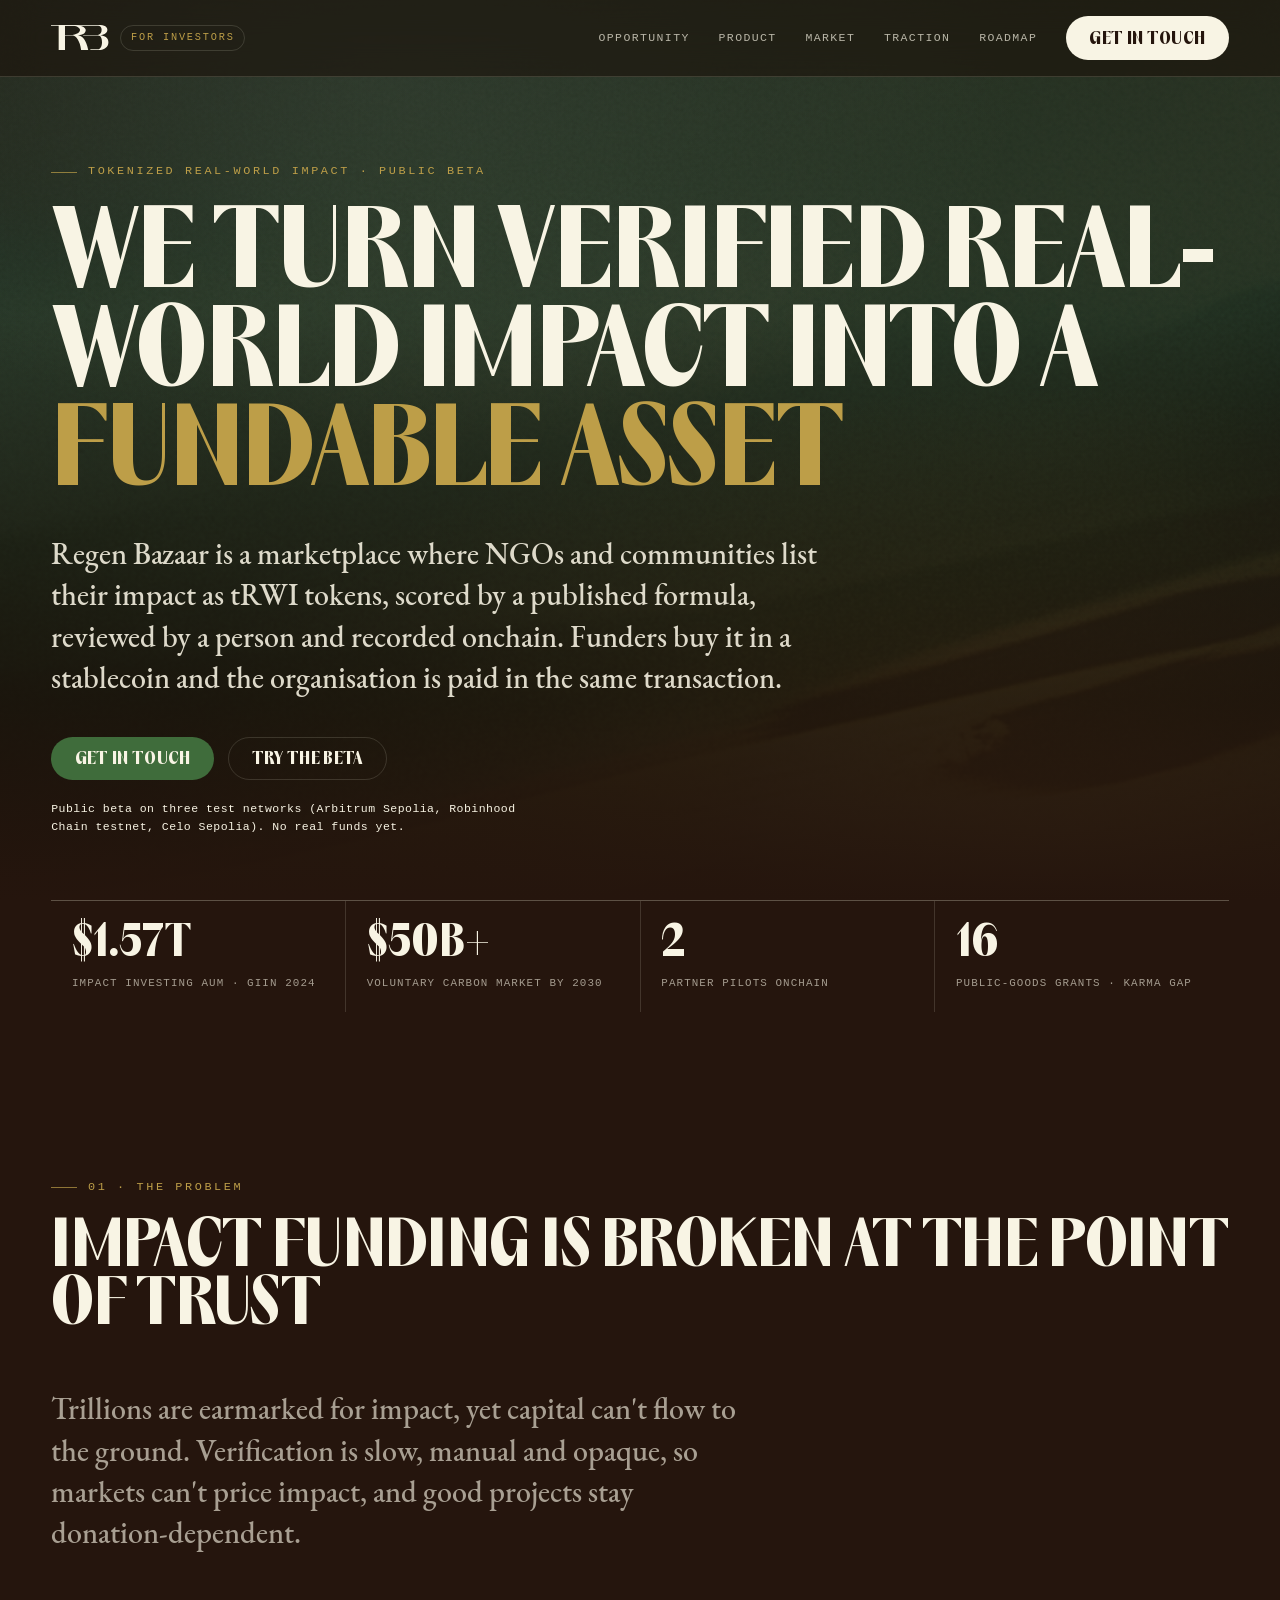
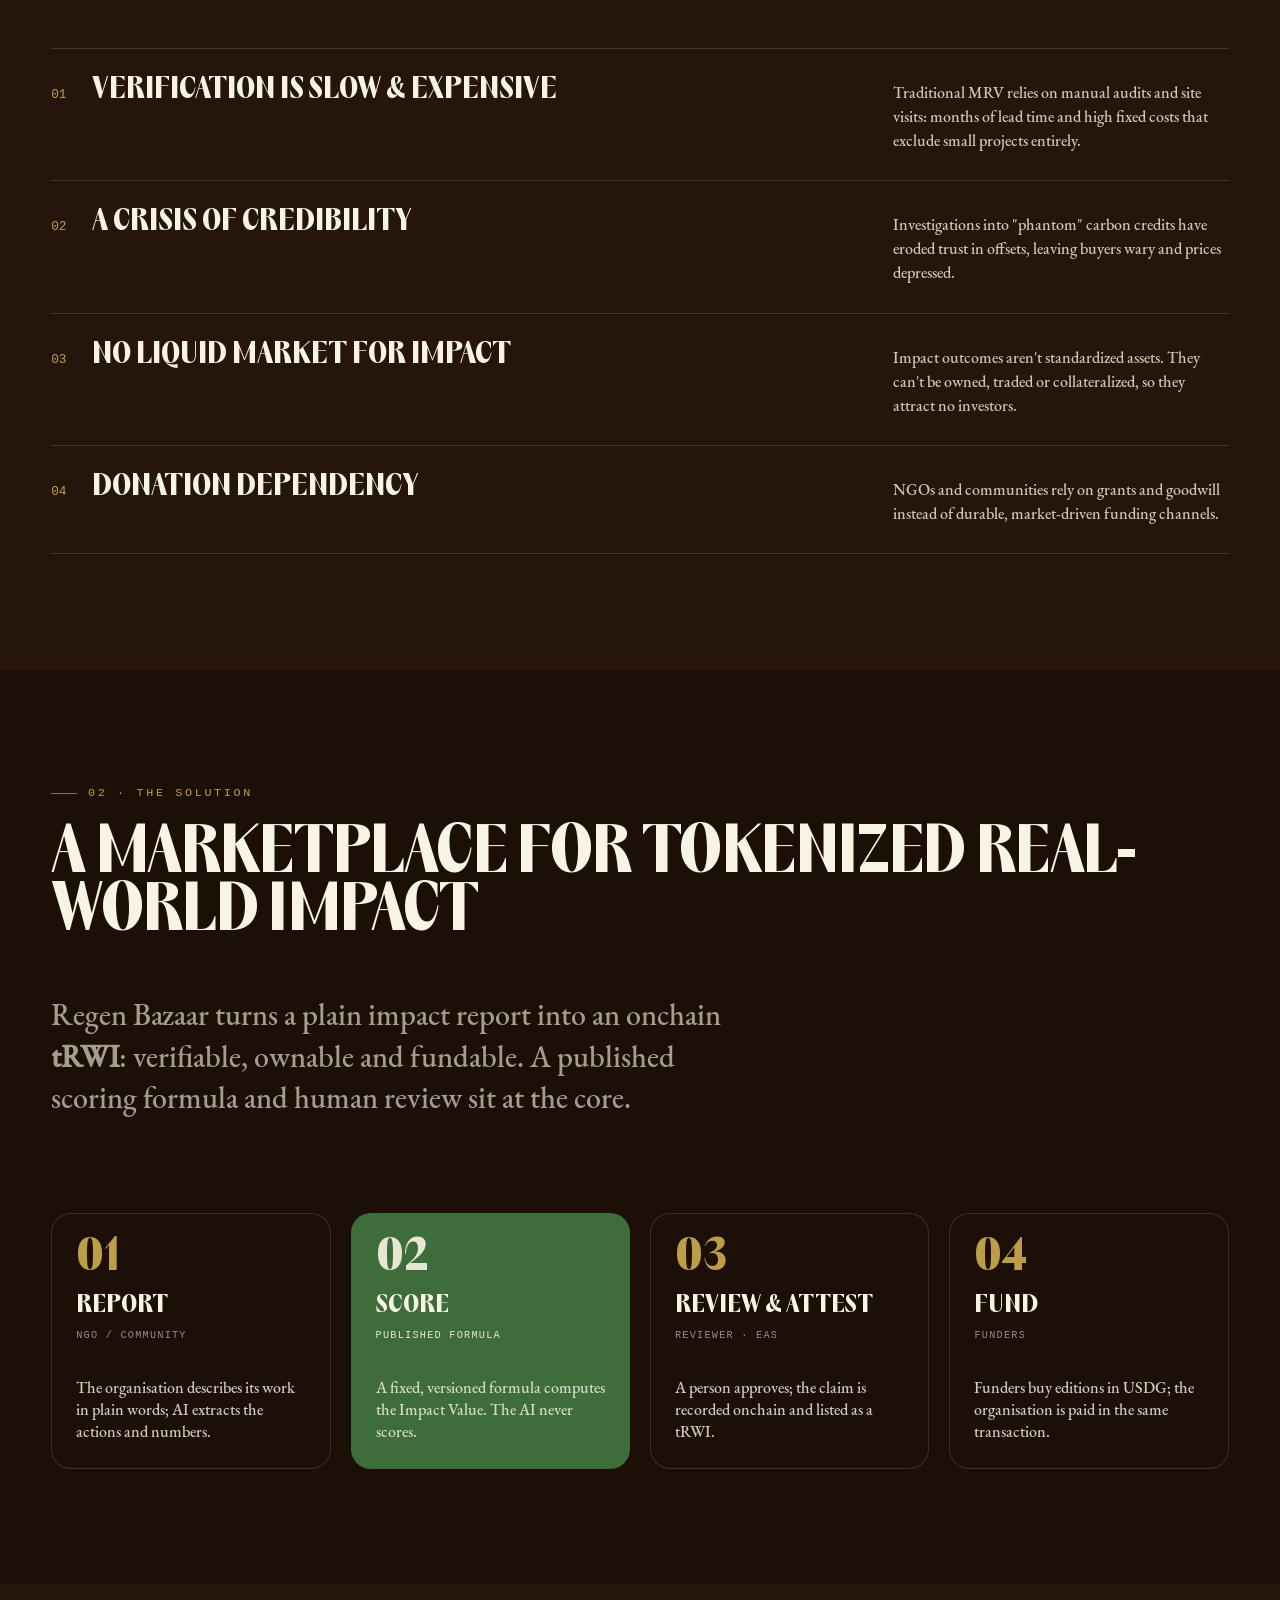
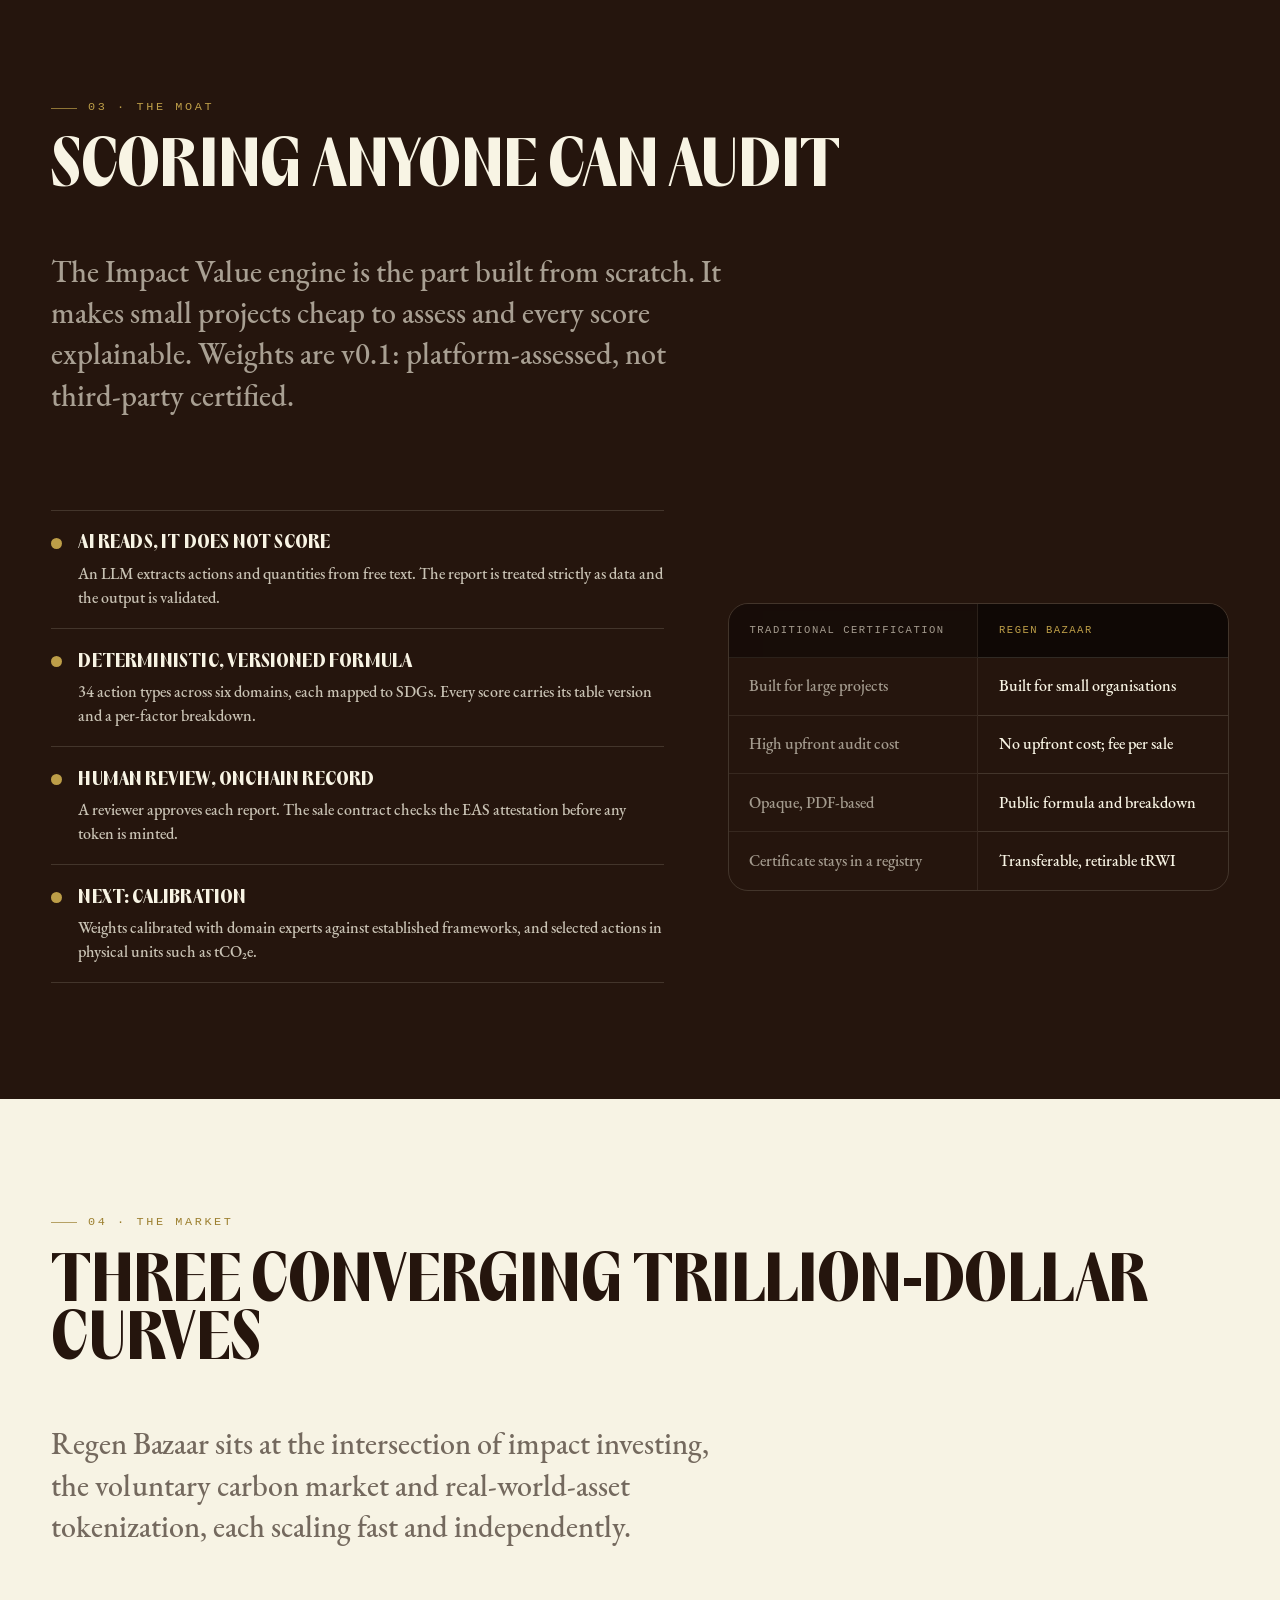
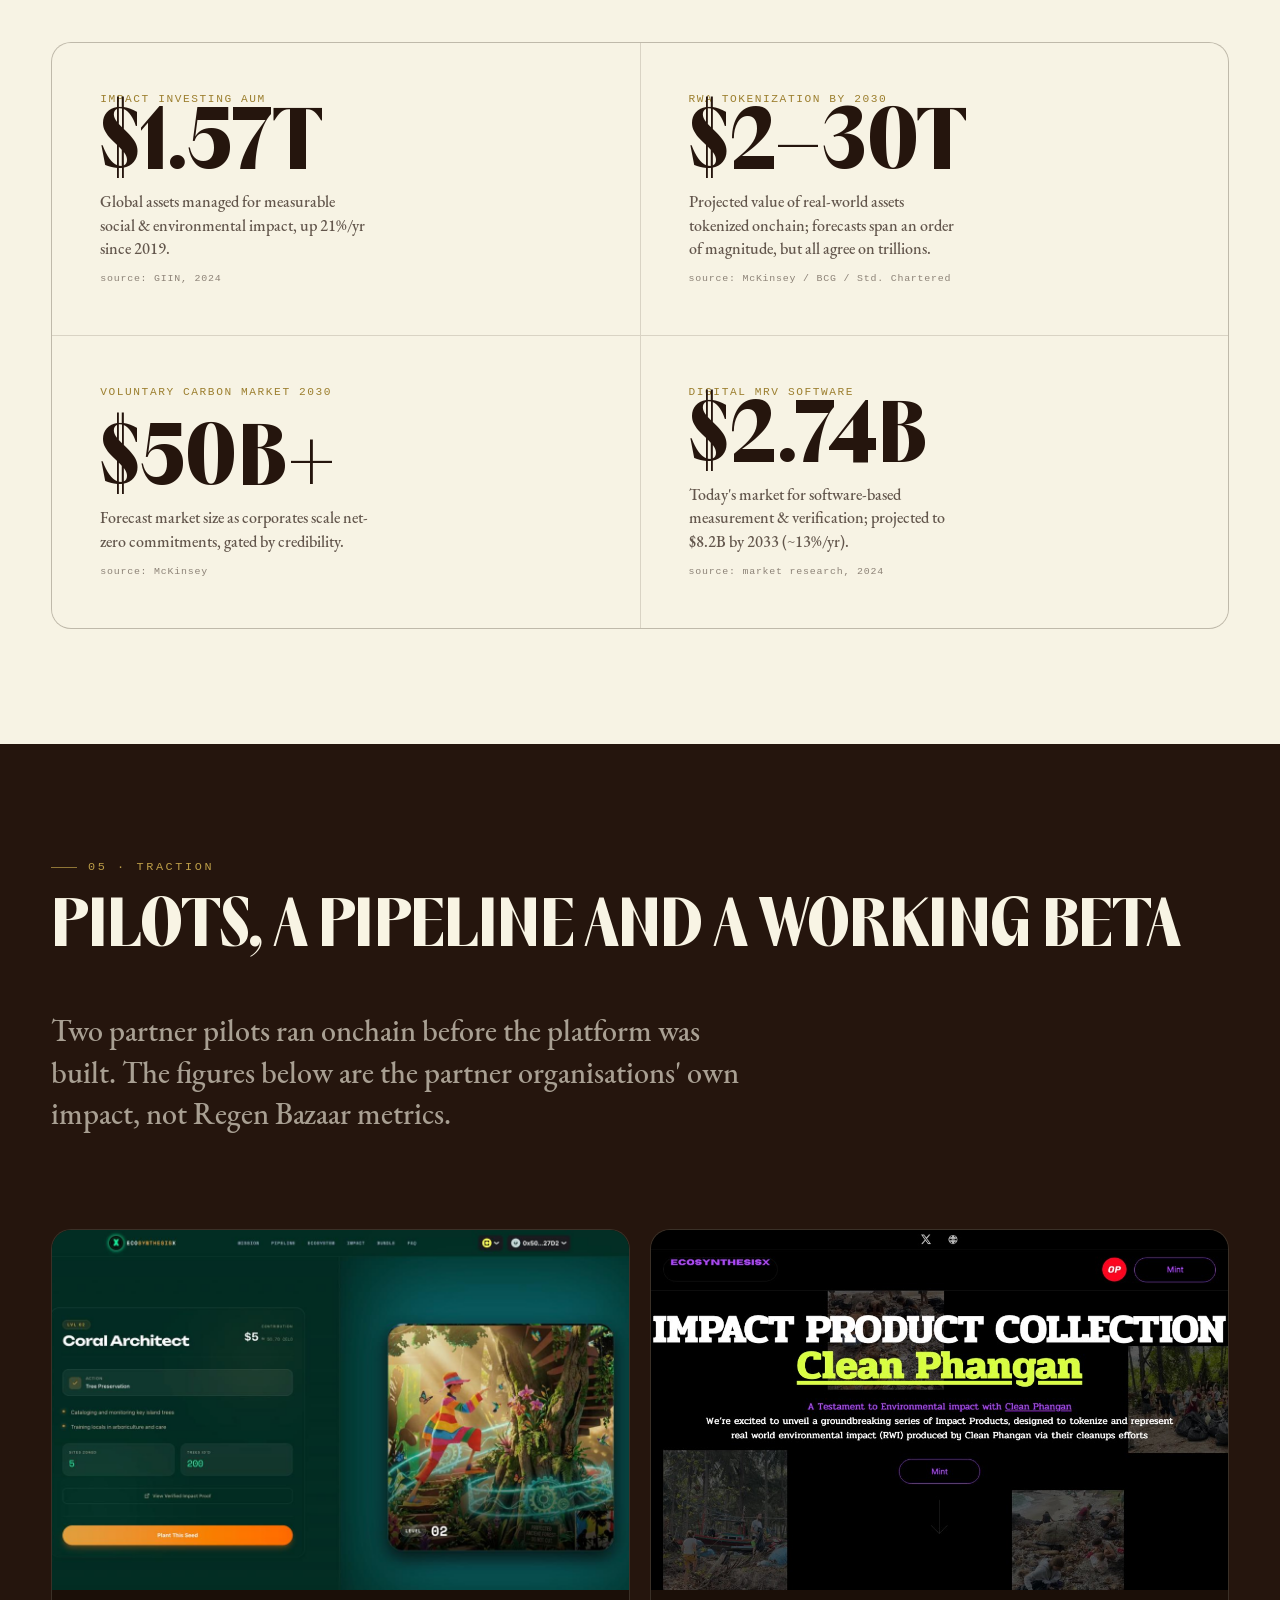
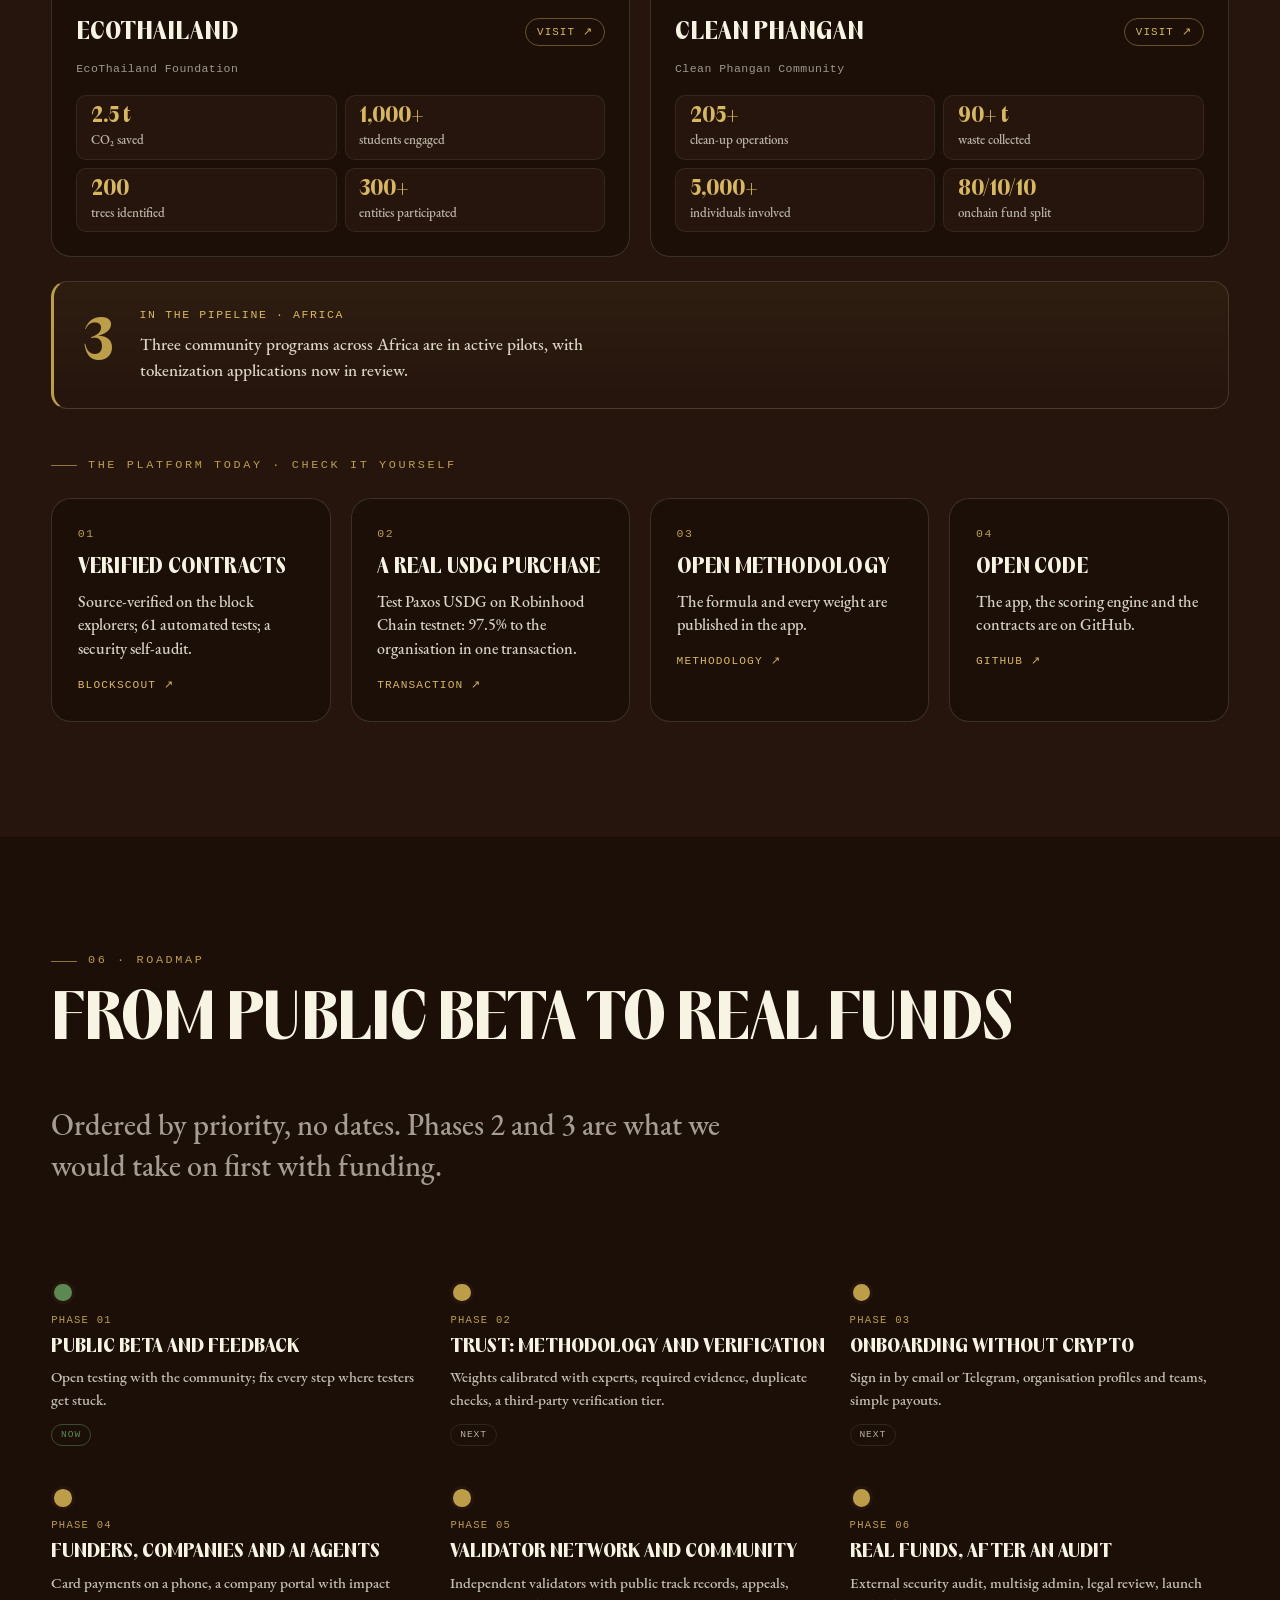
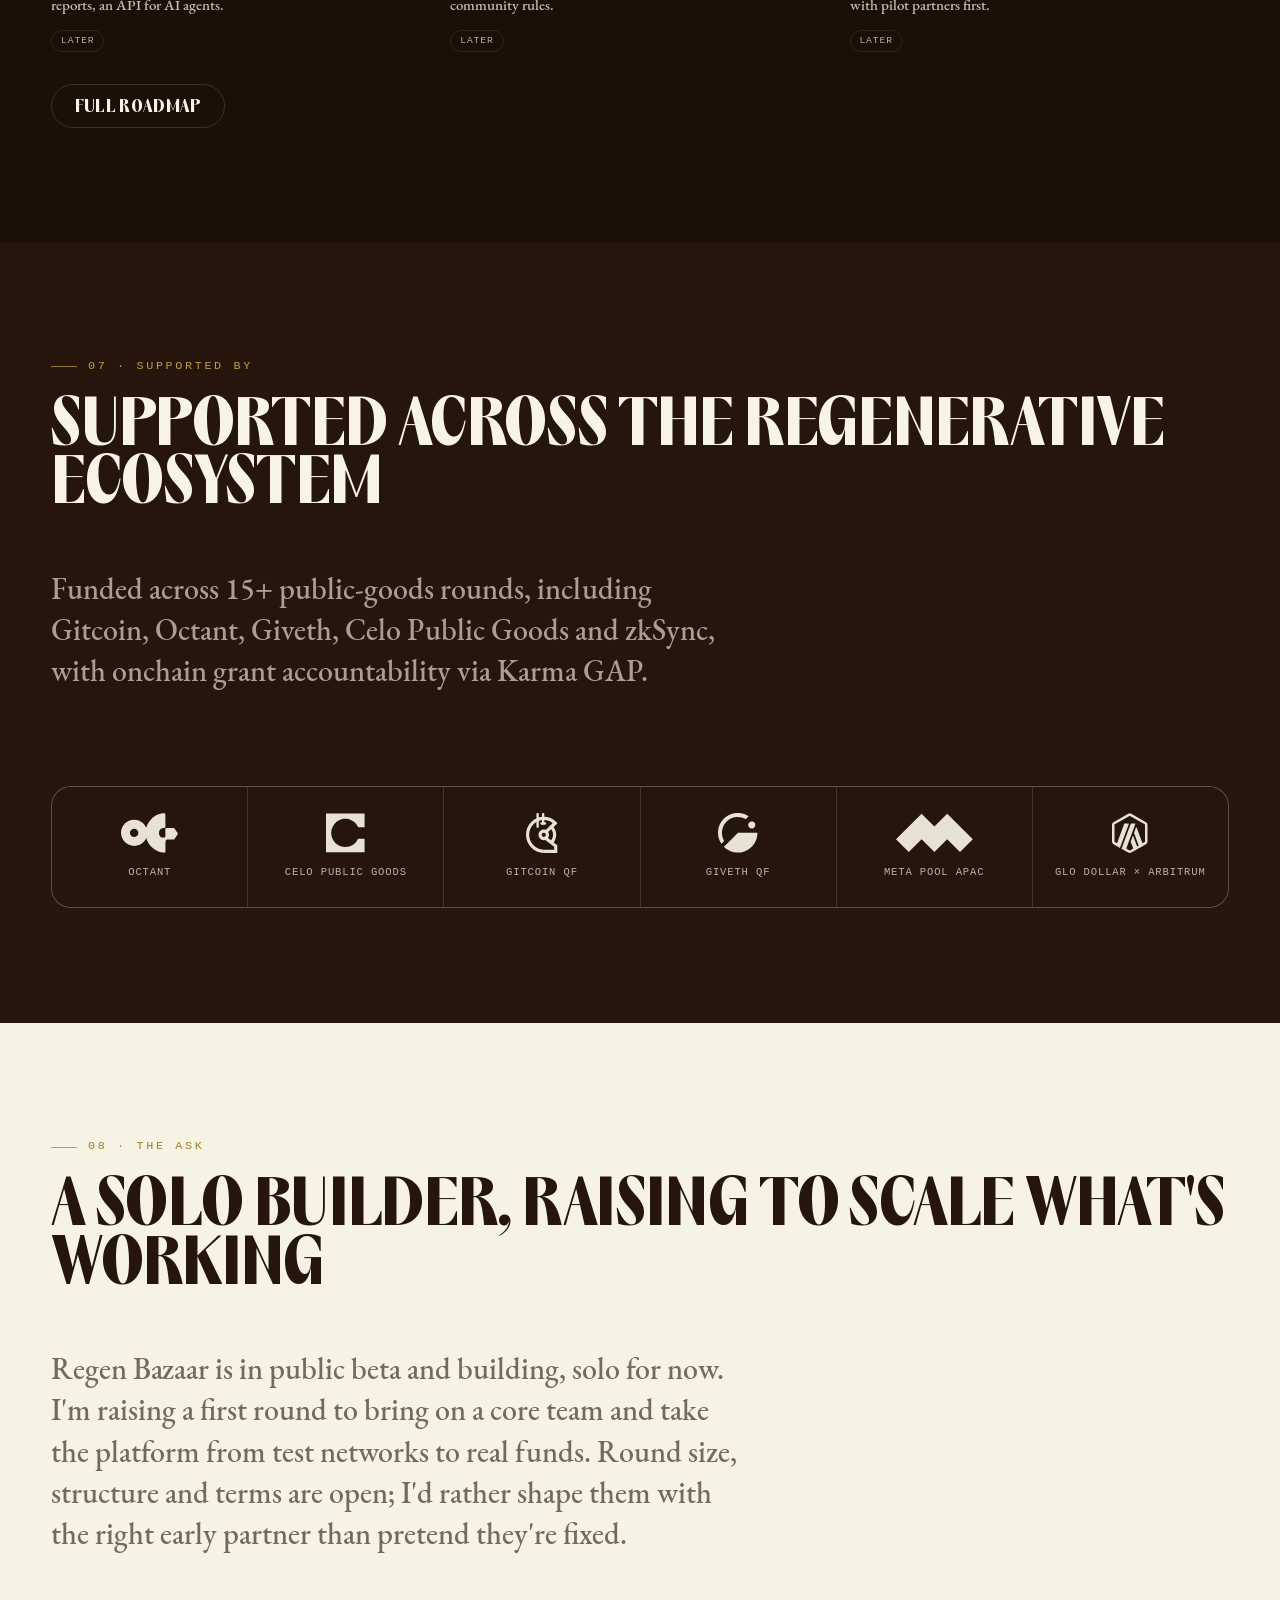
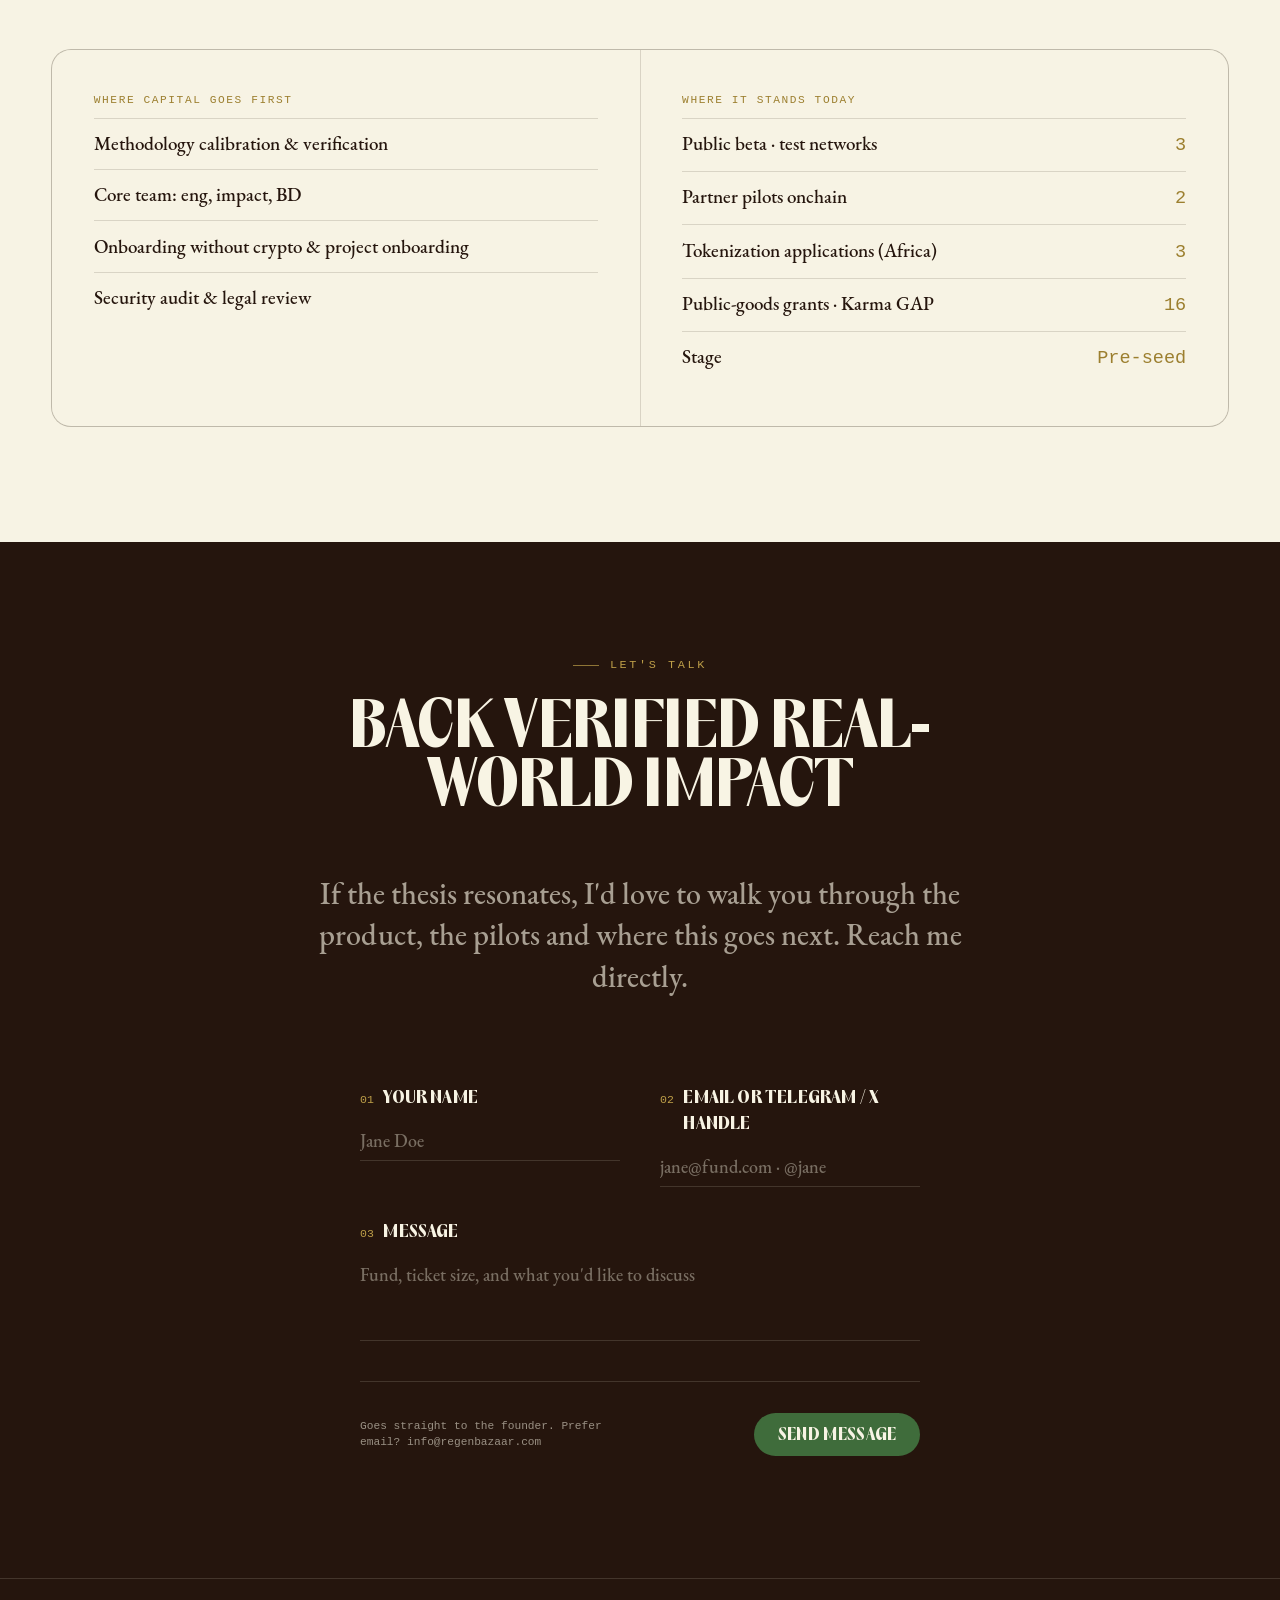
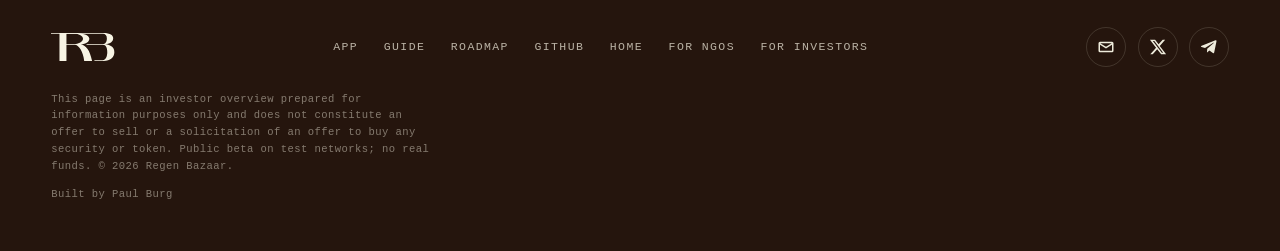
==== investors.html @ 52170d5c "Branded share card (og-card.jpg) on all pages; sitemap lastmod Co-Authored-By: Claude Opus 5.5 <nore" ====
<!doctype html>
<html lang="en">
  <head>
    <meta charset="UTF-8" />
    <meta name="viewport" content="width=device-width, initial-scale=1" />

    <!-- Google tag (gtag.js) -->
    <script async src="https://www.googletagmanager.com/gtag/js?id=G-385NGNGD7J"></script>
    <script>
      window.dataLayer = window.dataLayer || [];
      function gtag(){dataLayer.push(arguments);}
      gtag('js', new Date());

      gtag('config', 'G-385NGNGD7J');
    </script>
    <title>Regen Bazaar | For Investors</title>
    <meta
      name="description"
      content="Regen Bazaar: a marketplace for tokenized real-world impact (tRWI), scored by a published formula and recorded onchain. Investor overview. Public beta on test networks."
    />
    <link rel="icon" href="assets/icon.svg" type="image/svg+xml" />
    <link rel="icon" type="image/png" sizes="32x32" href="assets/favicon-32.png" />
    <link rel="icon" type="image/png" sizes="192x192" href="assets/icon-192.png" />
    <link rel="apple-touch-icon" href="assets/apple-touch-icon.png" />
    <meta name="theme-color" content="#1a1206" />
    <link rel="canonical" href="https://www.regenbazaar.com/investors" />
    <meta property="og:type" content="website" />
    <meta property="og:site_name" content="Regen Bazaar" />
    <meta property="og:title" content="Regen Bazaar | For Investors" />
    <meta property="og:description" content="A marketplace for tokenized real-world impact (tRWI), scored by a published formula and recorded onchain. Investor overview." />
    <meta property="og:url" content="https://www.regenbazaar.com/investors" />
    <meta property="og:image" content="https://www.regenbazaar.com/assets/og-card.jpg" />
    <meta property="og:image:width" content="1200" />
    <meta property="og:image:height" content="630" />
    <meta property="og:image:alt" content="Regen Bazaar: fund real-world impact. Public beta." />
    <meta name="twitter:card" content="summary_large_image" />
    <meta name="twitter:site" content="@RegenBazaar" />
    <meta name="twitter:title" content="Regen Bazaar | For Investors" />
    <meta name="twitter:description" content="Tokenized Real-World Impact, powered by digital MRV. Investor overview." />
    <meta name="twitter:image" content="https://www.regenbazaar.com/assets/og-card.jpg" />
    <link rel="preload" href="assets/background.jpg" as="image" fetchpriority="high" />
    <link rel="preload" href="assets/pp-acma.ttf" as="font" type="font/ttf" crossorigin />
    <link rel="stylesheet" href="investors.css" />
    <link rel="stylesheet" href="pages.css" />
  </head>
  <body>
    <!-- ===================== NAV ===================== -->
    <nav class="nav">
      <a class="nav-brand" href="/" aria-label="Regen Bazaar home">
        <img src="assets/logo.svg" alt="Regen Bazaar" />
        <span class="pill">For Investors</span>
      </a>
      <div class="nav-links">
        <a class="navlink" href="#opportunity">Opportunity</a>
        <a class="navlink" href="#solution">Product</a>
        <a class="navlink" href="#market">Market</a>
        <a class="navlink" href="#traction">Traction</a>
        <a class="navlink" href="#roadmap">Roadmap</a>
        <a class="btn btn-cream" href="#contact">Get in touch</a>
      </div>
    </nav>

    <!-- ===================== HERO ===================== -->
    <header class="hero" id="top" data-screen-label="Hero">
      <div class="hero-bg">
        <img src="assets/background.jpg" alt="" fetchpriority="high" />
      </div>
      <div class="wrap">
        <div class="eyebrow hero-eyebrow reveal">
          Tokenized Real-World Impact · Public beta
        </div>
        <h1 class="display reveal">
          We turn verified real-world impact into a
          <span class="accent">fundable asset</span>
        </h1>
        <p class="serif-lead hero-sub reveal">
          Regen Bazaar is a marketplace where NGOs and communities list their
          impact as tRWI tokens, scored by a published formula, reviewed by a
          person and recorded onchain. Funders buy it in a stablecoin and the
          organisation is paid in the same transaction.
        </p>
        <div class="hero-cta reveal">
          <a class="btn btn-green" href="#contact">Get in touch</a>
          <a class="btn btn-ghost" href="https://app.regenbazaar.com" target="_blank" rel="noopener">Try the beta</a>
        </div>
        <p class="hero-note reveal">
          Public beta on three test networks (Arbitrum Sepolia, Robinhood Chain
          testnet, Celo Sepolia). No real funds yet.
        </p>

        <div class="stat-strip reveal">
          <div class="stat">
            <div class="num">$1.57T</div>
            <div class="lab">Impact investing AUM · GIIN 2024</div>
          </div>
          <div class="stat">
            <div class="num">$50B+</div>
            <div class="lab">Voluntary carbon market by 2030</div>
          </div>
          <div class="stat">
            <div class="num">2</div>
            <div class="lab">Partner pilots onchain</div>
          </div>
          <div class="stat">
            <div class="num">16</div>
            <div class="lab">Public-goods grants · Karma GAP</div>
          </div>
        </div>
      </div>
    </header>

    <main>
      <!-- ===================== OPPORTUNITY / PROBLEM ===================== -->
      <section class="section-pad" id="opportunity" data-screen-label="Problem">
        <div class="wrap">
          <div class="section-head reveal">
            <div class="eyebrow">01 · The problem</div>
            <h2 class="display">Impact funding is broken at the point of trust</h2>
            <p class="serif-lead muted">
              Trillions are earmarked for impact, yet capital can't flow to the
              ground. Verification is slow, manual and opaque, so markets can't
              price impact, and good projects stay donation-dependent.
            </p>
          </div>

          <div class="problem-list reveal">
            <div class="problem-row">
              <div class="pidx">01</div>
              <div class="ptitle">Verification is slow &amp; expensive</div>
              <div class="pbody">
                Traditional MRV relies on manual audits and site visits:
                months of lead time and high fixed costs that exclude small
                projects entirely.
              </div>
            </div>
            <div class="problem-row">
              <div class="pidx">02</div>
              <div class="ptitle">A crisis of credibility</div>
              <div class="pbody">
                Investigations into "phantom" carbon credits have eroded trust
                in offsets, leaving buyers wary and prices depressed.
              </div>
            </div>
            <div class="problem-row">
              <div class="pidx">03</div>
              <div class="ptitle">No liquid market for impact</div>
              <div class="pbody">
                Impact outcomes aren't standardized assets. They can't be
                owned, traded or collateralized, so they attract no investors.
              </div>
            </div>
            <div class="problem-row">
              <div class="pidx">04</div>
              <div class="ptitle">Donation dependency</div>
              <div class="pbody">
                NGOs and communities rely on grants and goodwill instead of
                durable, market-driven funding channels.
              </div>
            </div>
          </div>
        </div>
      </section>

      <!-- ===================== SOLUTION / HOW IT WORKS ===================== -->
      <section class="section-pad bg-ink2" id="solution" data-screen-label="Solution">
        <div class="wrap">
          <div class="section-head reveal">
            <div class="eyebrow">02 · The solution</div>
            <h2 class="display">
              A marketplace for tokenized Real-World Impact
            </h2>
            <p class="serif-lead muted">
              Regen Bazaar turns a plain impact report into an onchain
              <strong>tRWI</strong>: verifiable, ownable and fundable. A
              published scoring formula and human review sit at the core.
            </p>
          </div>

          <div class="flow reveal">
            <div class="flow-step">
              <div class="snum">01</div>
              <h4>Report</h4>
              <div class="stag">NGO / community</div>
              <p>
                The organisation describes its work in plain words; AI extracts
                the actions and numbers.
              </p>
            </div>
            <div class="flow-step hl">
              <div class="snum">02</div>
              <h4>Score</h4>
              <div class="stag">Published formula</div>
              <p>
                A fixed, versioned formula computes the Impact Value. The AI
                never scores.
              </p>
            </div>
            <div class="flow-step">
              <div class="snum">03</div>
              <h4>Review &amp; attest</h4>
              <div class="stag">Reviewer · EAS</div>
              <p>
                A person approves; the claim is recorded onchain and listed as a
                tRWI.
              </p>
            </div>
            <div class="flow-step">
              <div class="snum">04</div>
              <h4>Fund</h4>
              <div class="stag">Funders</div>
              <p>
                Funders buy editions in USDG; the organisation is paid in the
                same transaction.
              </p>
            </div>
          </div>
        </div>
      </section>

      <!-- ===================== SCORING / MOAT ===================== -->
      <section class="section-pad" id="scoring" data-screen-label="Scoring">
        <div class="wrap">
          <div class="section-head reveal">
            <div class="eyebrow">03 · The moat</div>
            <h2 class="display">Scoring anyone can audit</h2>
            <p class="serif-lead muted">
              The Impact Value engine is the part built from scratch. It makes
              small projects cheap to assess and every score explainable.
              Weights are v0.1: platform-assessed, not third-party certified.
            </p>
          </div>

          <div class="split">
            <div class="feature-list reveal">
              <div class="feature-item">
                <div class="dot"></div>
                <div>
                  <h5>AI reads, it does not score</h5>
                  <p>
                    An LLM extracts actions and quantities from free text. The
                    report is treated strictly as data and the output is
                    validated.
                  </p>
                </div>
              </div>
              <div class="feature-item">
                <div class="dot"></div>
                <div>
                  <h5>Deterministic, versioned formula</h5>
                  <p>
                    34 action types across six domains, each mapped to SDGs.
                    Every score carries its table version and a per-factor
                    breakdown.
                  </p>
                </div>
              </div>
              <div class="feature-item">
                <div class="dot"></div>
                <div>
                  <h5>Human review, onchain record</h5>
                  <p>
                    A reviewer approves each report. The sale contract checks the
                    EAS attestation before any token is minted.
                  </p>
                </div>
              </div>
              <div class="feature-item">
                <div class="dot"></div>
                <div>
                  <h5>Next: calibration</h5>
                  <p>
                    Weights calibrated with domain experts against established
                    frameworks, and selected actions in physical units such as
                    tCO₂e.
                  </p>
                </div>
              </div>
            </div>

            <div class="compare reveal">
              <div class="crow">
                <div class="ccell chead">Traditional certification</div>
                <div class="ccell chead">Regen Bazaar</div>
              </div>
              <div class="crow">
                <div class="ccell"><div class="ct">Built for large projects</div></div>
                <div class="ccell"><div class="ct">Built for small organisations</div></div>
              </div>
              <div class="crow">
                <div class="ccell"><div class="ct">High upfront audit cost</div></div>
                <div class="ccell"><div class="ct">No upfront cost; fee per sale</div></div>
              </div>
              <div class="crow">
                <div class="ccell"><div class="ct">Opaque, PDF-based</div></div>
                <div class="ccell"><div class="ct">Public formula and breakdown</div></div>
              </div>
              <div class="crow">
                <div class="ccell"><div class="ct">Certificate stays in a registry</div></div>
                <div class="ccell"><div class="ct">Transferable, retirable tRWI</div></div>
              </div>
            </div>
          </div>
        </div>
      </section>

      <!-- ===================== MARKET / TAM ===================== -->
      <section class="section-pad bg-paper" id="market" data-screen-label="Market">
        <div class="wrap">
          <div class="section-head reveal">
            <div class="eyebrow">04 · The market</div>
            <h2 class="display">Three converging trillion-dollar curves</h2>
            <p class="serif-lead muted">
              Regen Bazaar sits at the intersection of impact investing, the
              voluntary carbon market and real-world-asset tokenization, each
              scaling fast and independently.
            </p>
          </div>

          <div class="tam-grid reveal">
            <div class="tam-cell">
              <div class="tlabel">Impact investing AUM</div>
              <div class="tnum">$1.57T</div>
              <div class="tdesc">
                Global assets managed for measurable social &amp; environmental
                impact, up 21%/yr since 2019.
              </div>
              <div class="tsrc">source: GIIN, 2024</div>
            </div>
            <div class="tam-cell">
              <div class="tlabel">RWA tokenization by 2030</div>
              <div class="tnum">$2–30T</div>
              <div class="tdesc">
                Projected value of real-world assets tokenized onchain;
                forecasts span an order of magnitude, but all agree on trillions.
              </div>
              <div class="tsrc">source: McKinsey / BCG / Std. Chartered</div>
            </div>
            <div class="tam-cell">
              <div class="tlabel">Voluntary carbon market 2030</div>
              <div class="tnum">$50B+</div>
              <div class="tdesc">
                Forecast market size as corporates scale net-zero commitments,
                gated by credibility.
              </div>
              <div class="tsrc">source: McKinsey</div>
            </div>
            <div class="tam-cell">
              <div class="tlabel">Digital MRV software</div>
              <div class="tnum">$2.74B</div>
              <div class="tdesc">
                Today's market for software-based measurement &amp; verification;
                projected to $8.2B by 2033 (~13%/yr).
              </div>
              <div class="tsrc">source: market research, 2024</div>
            </div>
          </div>
        </div>
      </section>

      <!-- ===================== TRACTION ===================== -->
      <section class="section-pad" id="traction" data-screen-label="Traction">
        <div class="wrap">
          <div class="section-head reveal">
            <div class="eyebrow">05 · Traction</div>
            <h2 class="display">Pilots, a pipeline and a working beta</h2>
            <p class="serif-lead muted">
              Two partner pilots ran onchain before the platform was built. The
              figures below are the partner organisations' own impact, not
              Regen Bazaar metrics.
            </p>
          </div>

          <div class="grid cols-2 reveal">
            <!-- Case 1 -->
            <a class="case" href="https://ecothailand.regenbazaar.com/" target="_blank" rel="noopener">
              <div class="case-img">
                <img src="assets/ecothailand.jpg" alt="EcoThailand program" />
              </div>
              <div class="case-body">
                <div class="case-top">
                  <h4>EcoThailand</h4>
                  <span class="case-visit">Visit ↗</span>
                </div>
                <div class="case-org">EcoThailand Foundation</div>
                <div class="metric-grid">
                  <div class="metric">
                    <div class="mv">2.5 t</div>
                    <div class="ml">CO₂ saved</div>
                  </div>
                  <div class="metric">
                    <div class="mv">1,000+</div>
                    <div class="ml">students engaged</div>
                  </div>
                  <div class="metric">
                    <div class="mv">200</div>
                    <div class="ml">trees identified</div>
                  </div>
                  <div class="metric">
                    <div class="mv">300+</div>
                    <div class="ml">entities participated</div>
                  </div>
                </div>
              </div>
            </a>

            <!-- Case 2 -->
            <a class="case" href="https://cleanphangan.regenbazaar.com/" target="_blank" rel="noopener">
              <div class="case-img">
                <img src="assets/cleanphangan.jpg" alt="Clean Phangan" />
              </div>
              <div class="case-body">
                <div class="case-top">
                  <h4>Clean Phangan</h4>
                  <span class="case-visit">Visit ↗</span>
                </div>
                <div class="case-org">Clean Phangan Community</div>
                <div class="metric-grid">
                  <div class="metric">
                    <div class="mv">205+</div>
                    <div class="ml">clean-up operations</div>
                  </div>
                  <div class="metric">
                    <div class="mv">90+ t</div>
                    <div class="ml">waste collected</div>
                  </div>
                  <div class="metric">
                    <div class="mv">5,000+</div>
                    <div class="ml">individuals involved</div>
                  </div>
                  <div class="metric">
                    <div class="mv">80/10/10</div>
                    <div class="ml">onchain fund split</div>
                  </div>
                </div>
              </div>
            </a>
          </div>

          <div class="pipeline reveal">
            <div class="pipeline-n">3</div>
            <div class="pipeline-body">
              <div class="pipeline-k">In the pipeline · Africa</div>
              <div class="pipeline-d">
                Three community programs across Africa are in active pilots, with
                tokenization applications now in review.
              </div>
            </div>
          </div>

          <div class="eyebrow reveal" style="margin: 3rem 0 1.5rem">The platform today · check it yourself</div>
          <div class="grid cols-4 reveal">
            <a class="card" href="https://arbitrum-sepolia.blockscout.com/address/0x79E4bEAF41F415cE3DF55DaDe3F86423e5399030?tab=contract" target="_blank" rel="noopener">
              <div class="knum">01</div>
              <h4>Verified contracts</h4>
              <p>Source-verified on the block explorers; 61 automated tests; a security self-audit.</p>
              <span class="go">Blockscout ↗</span>
            </a>
            <a class="card" href="https://explorer.testnet.chain.robinhood.com/tx/0xea4a18d20c2fc3c4ed2a46ef7681129a99b905118745ff2de9ad95609ca2ba77" target="_blank" rel="noopener">
              <div class="knum">02</div>
              <h4>A real USDG purchase</h4>
              <p>Test Paxos USDG on Robinhood Chain testnet: 97.5% to the organisation in one transaction.</p>
              <span class="go">Transaction ↗</span>
            </a>
            <a class="card" href="https://app.regenbazaar.com/methodology" target="_blank" rel="noopener">
              <div class="knum">03</div>
              <h4>Open methodology</h4>
              <p>The formula and every weight are published in the app.</p>
              <span class="go">Methodology ↗</span>
            </a>
            <a class="card" href="https://github.com/Regen-Bazaar/regenbazaar-beta" target="_blank" rel="noopener">
              <div class="knum">04</div>
              <h4>Open code</h4>
              <p>The app, the scoring engine and the contracts are on GitHub.</p>
              <span class="go">GitHub ↗</span>
            </a>
          </div>
        </div>
      </section>

      <!-- ===================== ROADMAP ===================== -->
      <section class="section-pad bg-ink2" id="roadmap" data-screen-label="Roadmap">
        <div class="wrap">
          <div class="section-head reveal">
            <div class="eyebrow">06 · Roadmap</div>
            <h2 class="display">From public beta to real funds</h2>
            <p class="serif-lead muted">
              Ordered by priority, no dates. Phases 2 and 3 are what we would
              take on first with funding.
            </p>
          </div>

          <div class="roadmap six reveal">
            <div class="phase done">
              <div class="ph">Phase 01</div>
              <h5>Public beta and feedback</h5>
              <p>Open testing with the community; fix every step where testers get stuck.</p>
              <span class="status">Now</span>
            </div>
            <div class="phase">
              <div class="ph">Phase 02</div>
              <h5>Trust: methodology and verification</h5>
              <p>Weights calibrated with experts, required evidence, duplicate checks, a third-party verification tier.</p>
              <span class="status">Next</span>
            </div>
            <div class="phase">
              <div class="ph">Phase 03</div>
              <h5>Onboarding without crypto</h5>
              <p>Sign in by email or Telegram, organisation profiles and teams, simple payouts.</p>
              <span class="status">Next</span>
            </div>
            <div class="phase">
              <div class="ph">Phase 04</div>
              <h5>Funders, companies and AI agents</h5>
              <p>Card payments on a phone, a company portal with impact reports, an API for AI agents.</p>
              <span class="status">Later</span>
            </div>
            <div class="phase">
              <div class="ph">Phase 05</div>
              <h5>Validator network and community</h5>
              <p>Independent validators with public track records, appeals, community rules.</p>
              <span class="status">Later</span>
            </div>
            <div class="phase">
              <div class="ph">Phase 06</div>
              <h5>Real funds, after an audit</h5>
              <p>External security audit, multisig admin, legal review, launch with pilot partners first.</p>
              <span class="status">Later</span>
            </div>
          </div>

          <div class="hero-cta section-link reveal">
            <a class="btn btn-ghost" href="https://app.regenbazaar.com/roadmap" target="_blank" rel="noopener">Full roadmap</a>
          </div>
        </div>
      </section>

      <!-- ===================== BACKED BY ===================== -->
      <section class="section-pad" id="backers" data-screen-label="Backers">
        <div class="wrap">
          <div class="section-head reveal">
            <div class="eyebrow">07 · Supported by</div>
            <h2 class="display">Supported across the regenerative ecosystem</h2>
            <p class="serif-lead muted">
              Funded across 15+ public-goods rounds, including Gitcoin, Octant,
              Giveth, Celo Public Goods and zkSync, with onchain grant
              accountability via Karma GAP.
            </p>
          </div>

          <div class="backers reveal">
            <div class="backer">
              <img src="assets/sup-octant.svg" alt="Octant" />
              <div class="bn">Octant</div>
            </div>
            <div class="backer">
              <img src="assets/sup-celo.svg" alt="Celo Public Goods" />
              <div class="bn">Celo Public Goods</div>
            </div>
            <div class="backer">
              <img src="assets/sup-gitcoin.svg" alt="Gitcoin" />
              <div class="bn">Gitcoin QF</div>
            </div>
            <div class="backer">
              <img src="assets/sup-giveth.svg" alt="Giveth" />
              <div class="bn">Giveth QF</div>
            </div>
            <div class="backer">
              <img src="assets/sup-metapool.svg" alt="Meta Pool APAC round" />
              <div class="bn">Meta Pool APAC</div>
            </div>
            <div class="backer">
              <img src="assets/sup-arbitrum.svg" alt="Glo Dollar × Arbitrum DAO round" />
              <div class="bn">Glo Dollar × Arbitrum</div>
            </div>
          </div>
        </div>
      </section>

      <!-- ===================== THE ASK ===================== -->
      <section class="section-pad bg-paper" id="ask" data-screen-label="The Ask">
        <div class="wrap">
          <div class="section-head reveal">
            <div class="eyebrow">08 · The ask</div>
            <h2 class="display">A solo builder, raising to scale what's working</h2>
            <p class="serif-lead muted">
              Regen Bazaar is in public beta and building, solo for now. I'm
              raising a first round to bring on a core team and take the
              platform from test networks to real funds.
              Round size, structure and terms are open; I'd rather shape them
              with the right early partner than pretend they're fixed.
            </p>
          </div>

          <div class="ask-grid reveal">
            <div class="ask-cell">
              <div class="al">Where capital goes first</div>
              <ul class="use-list">
                <li><span>Methodology calibration &amp; verification</span></li>
                <li><span>Core team: eng, impact, BD</span></li>
                <li><span>Onboarding without crypto &amp; project onboarding</span></li>
                <li><span>Security audit &amp; legal review</span></li>
              </ul>
            </div>
            <div class="ask-cell">
              <div class="al">Where it stands today</div>
              <ul class="use-list">
                <li><span>Public beta · test networks</span><span class="uv">3</span></li>
                <li><span>Partner pilots onchain</span><span class="uv">2</span></li>
                <li><span>Tokenization applications (Africa)</span><span class="uv">3</span></li>
                <li><span>Public-goods grants · Karma GAP</span><span class="uv">16</span></li>
                <li><span>Stage</span><span class="uv">Pre-seed</span></li>
              </ul>
            </div>
          </div>
        </div>
      </section>

      <!-- ===================== CLOSING CTA ===================== -->
      <section class="section-pad" id="contact" data-screen-label="Closing">
        <div class="wrap closing reveal">
          <div class="eyebrow" style="justify-content: center">Let's talk</div>
          <h2 class="display">Back verified real-world impact</h2>
          <p class="serif-lead muted" style="max-width: 48ch">
            If the thesis resonates, I'd love to walk you through the product,
            the pilots and where this goes next. Reach me directly.
          </p>
          <form class="applyform" id="contactForm" novalidate style="max-width: 560px; margin: 2rem auto 0; text-align: left">
            <input type="text" name="website" tabindex="-1" autocomplete="off" aria-hidden="true" style="position: absolute; left: -9999px; width: 1px; height: 1px; opacity: 0" />
            <div class="field">
              <div class="field-head"><span class="field-num">01</span><label>Your name</label></div>
              <input type="text" name="name" placeholder="Jane Doe" />
            </div>
            <div class="field">
              <div class="field-head"><span class="field-num">02</span><label>Email or Telegram / X handle</label></div>
              <input type="text" name="contact" placeholder="jane@fund.com · @jane" />
            </div>
            <div class="field full">
              <div class="field-head"><span class="field-num">03</span><label>Message</label></div>
              <textarea name="message" rows="3" placeholder="Fund, ticket size, and what you'd like to discuss"></textarea>
            </div>
            <div class="form-foot">
              <p class="note">Goes straight to the founder. Prefer email? <a href="mailto:info@regenbazaar.com">info@regenbazaar.com</a></p>
              <button type="submit" class="btn btn-green">Send message</button>
            </div>
          </form>
          <div id="contactSuccess" style="display: none; text-align: center; padding: 2rem 0">
            <h3 class="display gold">Message sent</h3>
            <p class="serif-lead muted">Thanks. I'll get back to you shortly.</p>
          </div>
        </div>
      </section>
    </main>

    <!-- ===================== FOOTER ===================== -->
    <footer class="foot">
      <div class="wrap">
        <div class="foot-grid">
          <a class="nav-brand" href="/">
            <img src="assets/logo.svg" alt="Regen Bazaar" style="width: 64px" />
          </a>
          <div class="foot-links">
            <a href="https://app.regenbazaar.com" target="_blank" rel="noopener">App</a>
            <a href="https://app.regenbazaar.com/guide" target="_blank" rel="noopener">Guide</a>
            <a href="https://app.regenbazaar.com/roadmap" target="_blank" rel="noopener">Roadmap</a>
            <a href="https://github.com/Regen-Bazaar" target="_blank" rel="noopener">GitHub</a>
            <a href="/">Home</a>
            <a href="/ngos">For NGOs</a>
            <a href="/investors">For Investors</a>
          </div>
          <div class="socials">
            <a href="mailto:info@regenbazaar.com" aria-label="Email">
              <img src="assets/icon-mail.svg" alt="Email" />
            </a>
            <a href="https://x.com/RegenBazaar" target="_blank" rel="noopener" aria-label="X">
              <img src="assets/icon-x.svg" alt="X" />
            </a>
            <a href="https://t.me/regen_bazaar" target="_blank" rel="noopener" aria-label="Telegram">
              <img src="assets/icon-tg.svg" alt="Telegram" />
            </a>
          </div>
        </div>
        <p class="disclaimer">
          This page is an investor overview prepared for information purposes
          only and does not constitute an offer to sell or a solicitation of an
          offer to buy any security or token. Public beta on test networks;
          no real funds. © 2026 Regen Bazaar.
        </p>
        <p class="disclaimer" style="margin-top:8px">Built by <a href="https://paulburg.com/" target="_blank" rel="noopener noreferrer" style="color:inherit">Paul Burg</a></p>
      </div>
    </footer>

    <script>
      // scroll reveal
      const io = new IntersectionObserver(
        (entries) => {
          entries.forEach((e) => {
            if (e.isIntersecting) {
              e.target.classList.add("in");
              io.unobserve(e.target);
            }
          });
        },
        { threshold: 0.12, rootMargin: "0px 0px -8% 0px" }
      );
      document.querySelectorAll(".reveal").forEach((el) => io.observe(el));

      // investor contact → Telegram bot (owner DM)
      const cform = document.getElementById("contactForm");
      if (cform) {
        const cbtn = cform.querySelector('button[type="submit"]');
        cform.addEventListener("submit", async (e) => {
          e.preventDefault();
          const v = (sel) => {
            const el = cform.querySelector(sel);
            return el ? el.value.trim() : "";
          };
          const payload = {
            name: v('[name="name"]'),
            contact: v('[name="contact"]'),
            message: v('[name="message"]'),
            website: v('[name="website"]'),
          };
          const old = cbtn.textContent;
          cbtn.disabled = true;
          cbtn.textContent = "Sending…";
          try {
            const res = await fetch("/api/contact", {
              method: "POST",
              headers: { "Content-Type": "application/json" },
              body: JSON.stringify(payload),
            });
            const data = await res.json().catch(() => ({ ok: false }));
            if (!data.ok) throw new Error(data.error || "failed");
            cform.style.display = "none";
            document.getElementById("contactSuccess").style.display = "block";
          } catch (err) {
            cbtn.disabled = false;
            cbtn.textContent = old;
            let m = document.getElementById("contactError");
            if (!m) {
              m = document.createElement("p");
              m.id = "contactError";
              m.className = "note";
              m.style.color = "#ff9b9b";
              m.style.marginTop = "1rem";
              cbtn.parentNode.appendChild(m);
            }
            m.innerHTML =
              'Couldn\'t send. Reach us on <a href="https://t.me/regen_bazaar_bot" target="_blank" rel="noopener">Telegram</a> or <a href="mailto:info@regenbazaar.com">email</a>.';
          }
        });
      }
    </script>
  </body>
</html>
---- investors.css ----
/* ============================================================
   Regen Bazaar — Investor Page
   Design system: brand-faithful (PP Acma / EB Garamond,
   cream–brown–gold–green) + an investor "data layer"
   (mono labels, hairline rules, numeric scale).
   ============================================================ */

@font-face {
  font-family: "PP Acma";
  font-style: normal;
  font-weight: 900;
  font-display: swap;
  src: url("assets/pp-acma.ttf") format("truetype");
}
@font-face {
  font-family: "EB Garamond";
  font-style: normal;
  font-weight: 500;
  font-display: swap;
  src: url("assets/eb-garamond.ttf") format("truetype");
}

:root {
  --ink: #25150d;
  --ink-2: #1b0f08;
  --ink-3: #0f0805;
  --paper: #f7f3e4;
  --paper-2: #ecebd9;
  --cream: #f8f4e4;
  --gold: #bd9e48;
  --gold-2: #d8b85a;
  --green: #3f6c3b;
  --green-2: #5a8a52;

  --line: rgba(248, 244, 228, 0.14);
  --line-soft: rgba(248, 244, 228, 0.08);
  --line-ink: rgba(37, 21, 13, 0.14);

  --mono: ui-monospace, "SF Mono", "JetBrains Mono", Menlo, Consolas, monospace;
  --serif: "EB Garamond", Georgia, serif;
  --display: "PP Acma", "Arial Narrow", sans-serif;

  --maxw: 1280px;
  --gutter: clamp(1.25rem, 4vw, 4rem);
}

* {
  box-sizing: border-box;
}

html {
  scroll-behavior: smooth;
}

body {
  margin: 0;
  background: var(--ink);
  color: var(--cream);
  font-family: var(--serif);
  font-size: clamp(1.05rem, 0.6rem + 0.7vw, 1.3rem);
  line-height: 1.5;
  -webkit-font-smoothing: antialiased;
  -moz-osx-font-smoothing: grayscale;
  overflow-x: hidden;
}

img {
  display: block;
  max-width: 100%;
}

a {
  color: inherit;
  text-decoration: none;
}

/* ---------- typography ---------- */
.display {
  font-family: var(--display);
  font-weight: 900;
  line-height: 0.94;
  letter-spacing: -0.01em;
  text-transform: uppercase;
  margin: 0;
}

h1.display {
  font-size: clamp(2.8rem, 1rem + 7vw, 7rem);
  letter-spacing: -0.02em;
}

h2.display {
  font-size: clamp(2.1rem, 1rem + 3.6vw, 4rem);
}

h3.display {
  font-size: clamp(1.5rem, 1rem + 1.6vw, 2.4rem);
}

.serif-lead {
  font-family: var(--serif);
  font-size: clamp(1.25rem, 0.9rem + 1.3vw, 1.9rem);
  line-height: 1.36;
}

/* eyebrow / section index label */
.eyebrow {
  font-family: var(--mono);
  font-size: 0.74rem;
  letter-spacing: 0.22em;
  text-transform: uppercase;
  color: var(--gold);
  display: flex;
  align-items: center;
  gap: 0.7rem;
}
.eyebrow::before {
  content: "";
  width: 1.6rem;
  height: 1px;
  background: var(--gold);
  opacity: 0.7;
}

.mono {
  font-family: var(--mono);
  letter-spacing: 0.02em;
}

.muted {
  opacity: 0.62;
}

.gold {
  color: var(--gold);
}

/* placeholder for research-dependent figures */
.tbd {
  color: var(--gold-2);
  border-bottom: 1.5px dotted rgba(216, 184, 90, 0.5);
  position: relative;
  white-space: nowrap;
}
.tag {
  display: inline-block;
  font-family: var(--mono);
  font-size: 0.62rem;
  letter-spacing: 0.12em;
  text-transform: uppercase;
  color: var(--gold-2);
  opacity: 0.7;
  border: 1px solid rgba(216, 184, 90, 0.35);
  border-radius: 100px;
  padding: 0.12rem 0.5rem;
  vertical-align: middle;
  white-space: nowrap;
}

/* ---------- layout ---------- */
.wrap {
  max-width: var(--maxw);
  margin: 0 auto;
  padding-inline: var(--gutter);
}

section {
  position: relative;
  z-index: 2;
}

.section-pad {
  padding-block: clamp(5rem, 9vw, 9rem);
}

.section-head {
  display: grid;
  grid-template-columns: 1fr;
  gap: 1.4rem;
  margin-bottom: clamp(2.5rem, 5vw, 4.5rem);
}
.section-head .serif-lead {
  max-width: 46ch;
}

.bg-paper {
  background: var(--paper);
  color: var(--ink);
}
.bg-paper .eyebrow {
  color: #9c7f2f;
}
.bg-paper .eyebrow::before {
  background: #9c7f2f;
}
.bg-ink2 {
  background: var(--ink-2);
}

hr.rule {
  border: 0;
  height: 1px;
  background: var(--line);
  margin: 0;
}
.bg-paper hr.rule {
  background: var(--line-ink);
}

/* ---------- nav ---------- */
.nav {
  position: fixed;
  top: 0;
  left: 0;
  width: 100%;
  z-index: 1000;
  display: flex;
  align-items: center;
  justify-content: space-between;
  padding: 1rem var(--gutter);
  backdrop-filter: blur(18px);
  -webkit-backdrop-filter: blur(18px);
  background: rgba(27, 15, 8, 0.55);
  border-bottom: 1px solid var(--line);
}
.nav-brand {
  display: flex;
  align-items: center;
  gap: 0.7rem;
}
.nav-brand img {
  width: 58px;
  height: auto;
}
.nav-brand .pill {
  font-family: var(--mono);
  font-size: 0.64rem;
  letter-spacing: 0.18em;
  text-transform: uppercase;
  color: var(--gold);
  border: 1px solid var(--line);
  border-radius: 100px;
  padding: 0.28rem 0.6rem;
}
.nav-links {
  display: flex;
  align-items: center;
  gap: 1.8rem;
}
.nav-links a.navlink {
  font-family: var(--mono);
  font-size: 0.72rem;
  letter-spacing: 0.12em;
  text-transform: uppercase;
  opacity: 0.7;
  transition: opacity 0.2s;
}
.nav-links a.navlink:hover {
  opacity: 1;
}

.btn {
  font-family: var(--display);
  text-transform: uppercase;
  letter-spacing: 0.02em;
  display: inline-flex;
  align-items: center;
  gap: 0.6rem;
  border-radius: 100px;
  padding: 0.85rem 1.4rem 0.7rem;
  font-size: 1.05rem;
  line-height: 1;
  cursor: pointer;
  transition: all 0.25s ease;
  border: 1px solid transparent;
  white-space: nowrap;
}
.btn-green {
  background: var(--green);
  color: var(--cream);
}
.btn-green:hover {
  background: var(--cream);
  color: var(--ink);
}
.btn-cream {
  background: var(--cream);
  color: var(--ink);
}
.btn-cream:hover {
  background: var(--green);
  color: var(--cream);
}
.btn-ghost {
  border-color: var(--line);
  color: var(--cream);
}
.btn-ghost:hover {
  border-color: var(--cream);
}
.bg-paper .btn-ghost {
  border-color: var(--line-ink);
  color: var(--ink);
}
.bg-paper .btn-ghost:hover {
  border-color: var(--ink);
}

@media (max-width: 760px) {
  .nav-links .navlink {
    display: none;
  }
}

/* ---------- hero ---------- */
.hero {
  min-height: 100svh;
  display: flex;
  flex-direction: column;
  justify-content: flex-start;
  padding-top: clamp(8rem, 7rem + 4vw, 11rem);
  padding-bottom: clamp(2rem, 4vw, 3.5rem);
  overflow: hidden;
}
.hero-bg {
  position: absolute;
  inset: 0;
  z-index: 0;
  /* crisp brand gradient base — sharp at any resolution */
  background:
    radial-gradient(130% 95% at 82% 96%, rgba(208, 169, 86, 0.5) 0%, rgba(208, 169, 86, 0.12) 34%, rgba(208, 169, 86, 0) 56%),
    radial-gradient(90% 70% at 30% 10%, rgba(156, 172, 150, 0.28) 0%, rgba(156, 172, 150, 0) 55%),
    linear-gradient(168deg, #3c5346 0%, #314a3b 26%, #284033 48%, #233527 68%, #1d271f 86%, #1b231b 100%);
}
/* dune photo as low-opacity organic texture over the gradient */
.hero-bg img {
  position: absolute;
  inset: 0;
  z-index: 0;
  width: 100%;
  height: 100%;
  object-fit: cover;
  opacity: 0.5;
  mix-blend-mode: soft-light;
  filter: saturate(1.1) contrast(1.03);
}
/* resolution-independent film grain */
.hero-bg::before {
  content: "";
  position: absolute;
  inset: 0;
  z-index: 1;
  background-image: url("data:image/svg+xml,%3Csvg xmlns='http://www.w3.org/2000/svg' width='180' height='180'%3E%3Cfilter id='n'%3E%3CfeTurbulence type='fractalNoise' baseFrequency='0.9' numOctaves='2' stitchTiles='stitch'/%3E%3C/filter%3E%3Crect width='100%25' height='100%25' filter='url(%23n)'/%3E%3C/svg%3E");
  background-size: 180px 180px;
  opacity: 0.08;
  mix-blend-mode: overlay;
  pointer-events: none;
}
/* legibility overlay, fading into the page */
.hero-bg::after {
  content: "";
  position: absolute;
  inset: 0;
  z-index: 2;
  background: linear-gradient(
    180deg,
    rgba(27, 15, 8, 0.5) 0%,
    rgba(27, 15, 8, 0.34) 35%,
    rgba(27, 15, 8, 0.8) 78%,
    var(--ink) 100%
  );
}
.hero .wrap {
  position: relative;
  z-index: 2;
  width: 100%;
}
.hero-eyebrow {
  margin-bottom: 1.6rem;
}
.hero h1 {
  max-width: 18ch;
}
.hero h1 .accent {
  color: var(--gold);
}
.hero-sub {
  margin-top: 1.8rem;
  max-width: 54ch;
  color: rgba(248, 244, 228, 0.88);
}
.hero-cta {
  margin-top: 2.4rem;
  display: flex;
  gap: 0.9rem;
  flex-wrap: wrap;
}

/* hero stat strip */
.stat-strip {
  margin-top: clamp(2.6rem, 5vw, 4rem);
  border-top: 1px solid var(--line);
  display: grid;
  grid-template-columns: repeat(4, 1fr);
  gap: 1px;
  background: var(--line);
}
.stat-strip .stat {
  background: var(--ink);
  padding: 1.4rem 1.3rem 1.3rem;
}
.stat .num {
  font-family: var(--display);
  font-size: clamp(1.8rem, 1rem + 2vw, 3rem);
  line-height: 1;
  color: var(--cream);
}
.stat .lab {
  font-family: var(--mono);
  font-size: 0.68rem;
  letter-spacing: 0.1em;
  text-transform: uppercase;
  opacity: 0.6;
  margin-top: 0.6rem;
}
@media (max-width: 820px) {
  .stat-strip {
    grid-template-columns: repeat(2, 1fr);
  }
}

/* ---------- generic card grids ---------- */
.grid {
  display: grid;
  gap: 1.25rem;
}
.cols-2 {
  grid-template-columns: repeat(2, 1fr);
}
.cols-3 {
  grid-template-columns: repeat(3, 1fr);
}
.cols-4 {
  grid-template-columns: repeat(4, 1fr);
}
@media (max-width: 940px) {
  .cols-3,
  .cols-4 {
    grid-template-columns: repeat(2, 1fr);
  }
}
@media (max-width: 600px) {
  .cols-2,
  .cols-3,
  .cols-4 {
    grid-template-columns: 1fr;
  }
}

.card {
  background: var(--ink-2);
  border: 1px solid var(--line);
  border-radius: 20px;
  padding: 1.6rem;
}
.bg-paper .card {
  background: var(--cream);
  border-color: var(--line-ink);
}
.card.cream {
  background: var(--cream);
  color: var(--ink);
  border-color: transparent;
}
.card .knum {
  font-family: var(--mono);
  font-size: 0.72rem;
  letter-spacing: 0.14em;
  color: var(--gold);
}
.card h4 {
  font-family: var(--display);
  text-transform: uppercase;
  font-weight: 900;
  font-size: 1.3rem;
  line-height: 1.05;
  margin: 0.9rem 0 0.7rem;
  letter-spacing: 0.01em;
}
.card p {
  margin: 0;
  font-size: 1.02rem;
  line-height: 1.45;
  opacity: 0.85;
}

/* ---------- problem list ---------- */
.problem-list {
  display: grid;
  gap: 0;
}
.problem-row {
  display: grid;
  grid-template-columns: auto 1fr auto;
  gap: 1.6rem;
  align-items: baseline;
  padding: 1.7rem 0;
  border-top: 1px solid var(--line);
}
.problem-row:last-child {
  border-bottom: 1px solid var(--line);
}
.problem-row .pidx {
  font-family: var(--mono);
  font-size: 0.8rem;
  color: var(--gold);
}
.problem-row .ptitle {
  font-family: var(--display);
  text-transform: uppercase;
  font-size: clamp(1.3rem, 1rem + 1vw, 1.9rem);
  line-height: 1.02;
}
.problem-row .pbody {
  max-width: 42ch;
  opacity: 0.8;
  font-size: 1rem;
  justify-self: end;
  text-align: left;
}
@media (max-width: 760px) {
  .problem-row {
    grid-template-columns: auto 1fr;
  }
  .problem-row .pbody {
    grid-column: 2;
    justify-self: start;
  }
}

/* ---------- how it works flow ---------- */
.flow {
  display: grid;
  grid-template-columns: repeat(4, 1fr);
  gap: 1.25rem;
  counter-reset: step;
}
.flow-step {
  background: var(--ink-2);
  border: 1px solid var(--line);
  border-radius: 20px;
  padding: 1.5rem;
  display: flex;
  flex-direction: column;
  min-height: 16rem;
}
.flow-step .snum {
  font-family: var(--display);
  font-size: 2.6rem;
  line-height: 1;
  color: var(--gold);
}
.flow-step h4 {
  font-family: var(--display);
  text-transform: uppercase;
  font-size: 1.5rem;
  margin: 0.5rem 0 0;
}
.flow-step .stag {
  font-family: var(--mono);
  font-size: 0.64rem;
  letter-spacing: 0.12em;
  text-transform: uppercase;
  opacity: 0.55;
  margin-top: 0.3rem;
}
.flow-step p {
  margin: auto 0 0;
  font-size: 1rem;
  opacity: 0.82;
  line-height: 1.4;
}
.flow-step.hl {
  background: var(--green);
  border-color: transparent;
}
.flow-step.hl .snum,
.flow-step.hl .stag {
  color: var(--cream);
  opacity: 0.9;
}
@media (max-width: 940px) {
  .flow {
    grid-template-columns: repeat(2, 1fr);
  }
}
@media (max-width: 560px) {
  .flow {
    grid-template-columns: 1fr;
  }
}

/* ---------- dMRV feature ---------- */
.split {
  display: grid;
  grid-template-columns: 1.1fr 0.9fr;
  gap: clamp(2rem, 5vw, 4.5rem);
  align-items: center;
}
@media (max-width: 900px) {
  .split {
    grid-template-columns: 1fr;
  }
}
.feature-list {
  display: grid;
  gap: 0;
}
.feature-item {
  padding: 1.2rem 0;
  border-top: 1px solid var(--line);
  display: grid;
  grid-template-columns: auto 1fr;
  gap: 1rem;
  align-items: start;
}
.feature-item:last-child {
  border-bottom: 1px solid var(--line);
}
.feature-item .dot {
  width: 0.7rem;
  height: 0.7rem;
  border-radius: 50%;
  background: var(--gold);
  margin-top: 0.45rem;
}
.feature-item h5 {
  margin: 0 0 0.25rem;
  font-family: var(--display);
  text-transform: uppercase;
  font-size: 1.15rem;
  letter-spacing: 0.01em;
}
.feature-item p {
  margin: 0;
  opacity: 0.78;
  font-size: 0.98rem;
}

/* before/after compare */
.compare {
  border: 1px solid var(--line);
  border-radius: 20px;
  overflow: hidden;
}
.compare .crow {
  display: grid;
  grid-template-columns: 1fr 1fr;
}
.compare .ccell {
  padding: 1.15rem 1.3rem;
  border-bottom: 1px solid var(--line);
}
.compare .ccell:first-child {
  border-right: 1px solid var(--line);
  opacity: 0.6;
}
.compare .chead {
  font-family: var(--mono);
  font-size: 0.66rem;
  letter-spacing: 0.14em;
  text-transform: uppercase;
  background: var(--ink-3);
}
.compare .chead:last-child {
  color: var(--gold);
}
.compare .crow:last-child .ccell {
  border-bottom: 0;
}
.compare .ccell .ct {
  font-size: 0.98rem;
  line-height: 1.3;
}

/* ---------- big number / TAM ---------- */
.tam-grid {
  display: grid;
  grid-template-columns: repeat(2, 1fr);
  gap: 1px;
  background: var(--line-ink);
  border: 1px solid var(--line-ink);
  border-radius: 20px;
  overflow: hidden;
}
.tam-cell {
  background: var(--paper);
  padding: clamp(1.8rem, 4vw, 3rem);
  min-height: 13rem;
  display: flex;
  flex-direction: column;
}
.tam-cell .tlabel {
  font-family: var(--mono);
  font-size: 0.7rem;
  letter-spacing: 0.14em;
  text-transform: uppercase;
  color: #9c7f2f;
}
.tam-cell .tnum {
  font-family: var(--display);
  text-transform: uppercase;
  font-size: clamp(2.6rem, 1rem + 5vw, 5rem);
  line-height: 0.95;
  color: var(--ink);
  margin: auto 0 0.4rem;
}
.tam-cell .tdesc {
  font-size: 0.98rem;
  opacity: 0.7;
  max-width: 34ch;
}
.tam-cell .tsrc {
  font-family: var(--mono);
  font-size: 0.62rem;
  letter-spacing: 0.08em;
  opacity: 0.5;
  margin-top: 0.7rem;
}
@media (max-width: 700px) {
  .tam-grid {
    grid-template-columns: 1fr;
  }
}

/* ---------- traction / cases ---------- */
.case {
  border: 1px solid var(--line);
  border-radius: 20px;
  overflow: hidden;
  background: var(--ink-2);
  display: flex;
  flex-direction: column;
  transition: transform 0.25s ease, border-color 0.25s ease, box-shadow 0.25s ease;
}
.case:hover {
  transform: translateY(-4px);
  border-color: rgba(216, 184, 90, 0.5);
  box-shadow: 0 20px 50px rgba(0, 0, 0, 0.35);
}
.case .case-img img {
  transition: transform 0.4s ease;
}
.case:hover .case-img img {
  transform: scale(1.03);
}
.case .case-org {
  font-family: var(--mono);
  font-size: 0.72rem;
  letter-spacing: 0.04em;
  color: rgba(248, 244, 228, 0.6);
  margin-top: -0.5rem;
}
.case .case-visit {
  font-family: var(--mono);
  font-size: 0.68rem;
  letter-spacing: 0.1em;
  text-transform: uppercase;
  color: var(--gold-2);
  border: 1px solid rgba(216, 184, 90, 0.4);
  border-radius: 999px;
  padding: 0.32rem 0.7rem;
  flex: none;
  transition: background 0.2s, color 0.2s;
}
.case:hover .case-visit {
  background: var(--gold);
  color: var(--ink);
  border-color: var(--gold);
}

/* pipeline / Africa cohort */
.pipeline {
  margin-top: 1.5rem;
  display: flex;
  align-items: center;
  gap: 1.6rem;
  border: 1px solid var(--line);
  border-left: 3px solid var(--gold);
  border-radius: 16px;
  background: linear-gradient(180deg, rgba(216, 184, 90, 0.05), rgba(216, 184, 90, 0));
  padding: 1.5rem 1.8rem;
}
.pipeline-n {
  font-family: var(--display);
  font-size: 3.4rem;
  line-height: 0.9;
  color: var(--gold);
  flex: none;
}
.pipeline-k {
  font-family: var(--mono);
  font-size: 0.72rem;
  letter-spacing: 0.14em;
  text-transform: uppercase;
  color: var(--gold-2);
  margin-bottom: 0.5rem;
}
.pipeline-d {
  font-family: var(--serif);
  font-size: 1.08rem;
  color: rgba(248, 244, 228, 0.85);
  max-width: 60ch;
  margin: 0;
}
@media (max-width: 640px) {
  .pipeline {
    flex-direction: column;
    align-items: flex-start;
    gap: 1rem;
  }
}

.case .case-img {
  aspect-ratio: 16 / 10;
  overflow: hidden;
  background: var(--ink-3);
}
.case .case-img img {
  width: 100%;
  height: 100%;
  object-fit: cover;
}
.case .case-body {
  padding: 1.5rem;
  display: flex;
  flex-direction: column;
  gap: 1.1rem;
  flex: 1;
}
.case .case-top {
  display: flex;
  align-items: center;
  justify-content: space-between;
  gap: 1rem;
}
.case .case-top h4 {
  font-family: var(--display);
  text-transform: uppercase;
  font-size: 1.5rem;
  margin: 0;
}
.metric-grid {
  display: grid;
  grid-template-columns: repeat(2, 1fr);
  gap: 0.5rem;
}
.metric {
  background: var(--ink);
  border: 1px solid var(--line-soft);
  border-radius: 10px;
  padding: 0.7rem 0.85rem;
}
.metric .mv {
  font-family: var(--display);
  font-size: 1.25rem;
  color: var(--gold-2);
  line-height: 1;
}
.metric .ml {
  font-size: 0.82rem;
  opacity: 0.72;
  margin-top: 0.3rem;
  line-height: 1.2;
}

/* ---------- competitive table ---------- */
.tablewrap {
  border: 1px solid var(--line);
  border-radius: 20px;
  overflow: hidden;
}
table.comp {
  width: 100%;
  border-collapse: collapse;
  font-size: 0.95rem;
}
table.comp th,
table.comp td {
  text-align: left;
  padding: 1rem 1.15rem;
  border-bottom: 1px solid var(--line);
  vertical-align: middle;
}
table.comp thead th {
  font-family: var(--mono);
  font-size: 0.66rem;
  letter-spacing: 0.12em;
  text-transform: uppercase;
  color: var(--gold);
  background: var(--ink-3);
}
table.comp tbody tr:last-child td {
  border-bottom: 0;
}
table.comp tbody tr.us {
  background: rgba(63, 108, 59, 0.18);
}
table.comp tbody tr.us td:first-child {
  font-family: var(--display);
  text-transform: uppercase;
  color: var(--cream);
}
table.comp .yes {
  color: var(--green-2);
  font-weight: 700;
}
table.comp .no {
  opacity: 0.4;
}
table.comp td:first-child {
  font-weight: 600;
}
.table-scroll {
  overflow-x: auto;
}
@media (max-width: 760px) {
  table.comp {
    min-width: 640px;
  }
}

/* ---------- tokenomics ---------- */
.util-grid {
  display: grid;
  grid-template-columns: repeat(3, 1fr);
  gap: 1.25rem;
}
@media (max-width: 900px) {
  .util-grid {
    grid-template-columns: repeat(2, 1fr);
  }
}
@media (max-width: 580px) {
  .util-grid {
    grid-template-columns: 1fr;
  }
}
.util {
  border: 1px solid var(--line);
  border-radius: 20px;
  padding: 1.5rem;
  background: var(--ink-2);
}
.util img {
  width: 3rem;
  height: 3rem;
  margin-bottom: 1rem;
}
.util h5 {
  font-family: var(--display);
  text-transform: uppercase;
  font-size: 1.2rem;
  margin: 0 0 0.5rem;
  line-height: 1.05;
}
.util p {
  margin: 0;
  font-size: 0.96rem;
  opacity: 0.8;
}

/* ---------- roadmap ---------- */
.roadmap {
  display: grid;
  grid-template-columns: repeat(4, 1fr);
  gap: 1.25rem;
  position: relative;
}
.roadmap::before {
  content: "";
  position: absolute;
  top: 0.55rem;
  left: 0;
  right: 0;
  height: 2px;
  background: var(--line);
}
.phase {
  position: relative;
  padding-top: 2rem;
}
.phase::before {
  content: "";
  position: absolute;
  top: 0;
  left: 0;
  width: 1.1rem;
  height: 1.1rem;
  border-radius: 50%;
  background: var(--gold);
  border: 3px solid var(--ink);
}
.phase.done::before {
  background: var(--green-2);
}
.phase .ph {
  font-family: var(--mono);
  font-size: 0.66rem;
  letter-spacing: 0.12em;
  text-transform: uppercase;
  color: var(--gold);
}
.phase h5 {
  font-family: var(--display);
  text-transform: uppercase;
  font-size: 1.2rem;
  margin: 0.5rem 0 0.6rem;
  line-height: 1.05;
}
.phase p {
  margin: 0;
  font-size: 0.94rem;
  opacity: 0.78;
}
.phase .status {
  display: inline-block;
  margin-top: 0.8rem;
  font-family: var(--mono);
  font-size: 0.6rem;
  letter-spacing: 0.1em;
  text-transform: uppercase;
  padding: 0.18rem 0.55rem;
  border-radius: 100px;
  border: 1px solid var(--line);
  opacity: 0.7;
}
.phase.done .status {
  color: var(--green-2);
  border-color: rgba(90, 138, 82, 0.5);
  opacity: 1;
}
@media (max-width: 900px) {
  .roadmap {
    grid-template-columns: repeat(2, 1fr);
  }
  .roadmap::before {
    display: none;
  }
}
@media (max-width: 520px) {
  .roadmap {
    grid-template-columns: 1fr;
  }
}

/* ---------- backers ---------- */
.backers {
  display: grid;
  grid-template-columns: repeat(6, 1fr);
  gap: 1px;
  background: var(--line);
  border: 1px solid var(--line);
  border-radius: 20px;
  overflow: hidden;
}
.backer {
  background: var(--ink);
  padding: 1.6rem 1rem;
  display: flex;
  flex-direction: column;
  align-items: center;
  gap: 0.8rem;
  text-align: center;
}
.backer img {
  height: 40px;
  width: auto;
  opacity: 0.92;
}
.backer .bn {
  font-family: var(--mono);
  font-size: 0.66rem;
  letter-spacing: 0.08em;
  text-transform: uppercase;
  opacity: 0.7;
}
@media (max-width: 900px) {
  .backers {
    grid-template-columns: repeat(3, 1fr);
  }
}
@media (max-width: 520px) {
  .backers {
    grid-template-columns: repeat(2, 1fr);
  }
}

/* ---------- team ---------- */
.team-grid {
  display: grid;
  grid-template-columns: repeat(4, 1fr);
  gap: 1.25rem;
}
@media (max-width: 900px) {
  .team-grid {
    grid-template-columns: repeat(2, 1fr);
  }
}
.member {
  border: 1px solid var(--line);
  border-radius: 20px;
  padding: 1.4rem;
}
.member .ph-photo {
  aspect-ratio: 1;
  border-radius: 14px;
  background: repeating-linear-gradient(
    135deg,
    var(--ink-2),
    var(--ink-2) 8px,
    var(--ink-3) 8px,
    var(--ink-3) 16px
  );
  border: 1px solid var(--line);
  display: flex;
  align-items: flex-end;
  padding: 0.7rem;
  margin-bottom: 1rem;
}
.member .ph-photo .mono {
  font-size: 0.6rem;
  opacity: 0.5;
  letter-spacing: 0.08em;
}
.member h5 {
  font-family: var(--display);
  text-transform: uppercase;
  font-size: 1.15rem;
  margin: 0 0 0.2rem;
}
.member .role {
  font-family: var(--mono);
  font-size: 0.66rem;
  letter-spacing: 0.1em;
  text-transform: uppercase;
  color: var(--gold);
}

/* ---------- the ask ---------- */
.ask-grid {
  display: grid;
  grid-template-columns: 1fr 1fr;
  gap: 1px;
  background: var(--line-ink);
  border: 1px solid var(--line-ink);
  border-radius: 20px;
  overflow: hidden;
}
.ask-cell {
  background: var(--paper);
  padding: clamp(1.6rem, 4vw, 2.6rem);
}
.ask-cell .al {
  font-family: var(--mono);
  font-size: 0.7rem;
  letter-spacing: 0.14em;
  text-transform: uppercase;
  color: #9c7f2f;
}
.ask-cell .av {
  font-family: var(--display);
  text-transform: uppercase;
  font-size: clamp(2rem, 1rem + 3vw, 3.4rem);
  color: var(--ink);
  line-height: 1;
  margin-top: 0.7rem;
}
.use-list {
  list-style: none;
  margin: 0.6rem 0 0;
  padding: 0;
}
.use-list li {
  display: flex;
  align-items: baseline;
  justify-content: space-between;
  gap: 1rem;
  padding: 0.7rem 0;
  border-top: 1px solid var(--line-ink);
  color: var(--ink);
}
.use-list li .uv {
  font-family: var(--mono);
  color: #9c7f2f;
}
@media (max-width: 700px) {
  .ask-grid {
    grid-template-columns: 1fr;
  }
}

/* ---------- closing CTA ---------- */
.closing {
  text-align: center;
  display: flex;
  flex-direction: column;
  align-items: center;
  gap: 1.6rem;
}
.closing h2 {
  max-width: 16ch;
}
.closing .hero-cta {
  justify-content: center;
}

/* ---------- footer ---------- */
.foot {
  border-top: 1px solid var(--line);
  padding-block: 3rem;
}
.foot-grid {
  display: flex;
  align-items: center;
  justify-content: space-between;
  gap: 1.5rem;
  flex-wrap: wrap;
}
.foot .socials {
  display: flex;
  gap: 0.7rem;
}
.foot .socials a {
  width: 40px;
  height: 40px;
  border-radius: 50%;
  border: 1px solid var(--line);
  display: flex;
  align-items: center;
  justify-content: center;
  transition: border-color 0.2s;
}
.foot .socials a:hover {
  border-color: var(--cream);
}
.foot .socials img {
  width: 18px;
  height: 18px;
}
.foot .disclaimer {
  font-family: var(--mono);
  font-size: 0.66rem;
  letter-spacing: 0.04em;
  opacity: 0.45;
  max-width: 60ch;
  margin-top: 1.5rem;
  line-height: 1.6;
}

/* ---------- reveal animation ---------- */
.reveal {
  opacity: 0;
  transform: translateY(22px);
  transition: opacity 0.7s ease, transform 0.7s ease;
}
.reveal.in {
  opacity: 1;
  transform: none;
}
@media (prefers-reduced-motion: reduce) {
  .reveal {
    opacity: 1;
    transform: none;
  }
}
/* Above-the-fold hero paints instantly — no fade-in flash on first load */
.hero .reveal {
  opacity: 1;
  transform: none;
  transition: none;
}
---- pages.css ----
/* ============================================================
   Regen Bazaar — shared page components
   (Homepage hub + NGO/tokenize page). Loads AFTER investors.css,
   reusing its tokens, nav, buttons, cards, grids, footer.
   ============================================================ */

/* ---------- two-door audience split ---------- */
.doors {
  display: grid;
  grid-template-columns: 1fr 1fr;
  gap: 1.25rem;
}
@media (max-width: 820px) {
  .doors {
    grid-template-columns: 1fr;
  }
}
.door {
  position: relative;
  border-radius: 24px;
  padding: clamp(1.8rem, 3vw, 2.6rem);
  min-height: 22rem;
  display: flex;
  flex-direction: column;
  justify-content: space-between;
  overflow: hidden;
  border: 1px solid var(--line);
  background: var(--ink-2);
  transition: transform 0.3s ease, border-color 0.3s ease;
}
.door:hover {
  transform: translateY(-4px);
  border-color: rgba(248, 244, 228, 0.4);
}
.door .door-tag {
  font-family: var(--mono);
  font-size: 0.7rem;
  letter-spacing: 0.16em;
  text-transform: uppercase;
  color: var(--gold);
}
.door h3 {
  font-family: var(--display);
  text-transform: uppercase;
  font-size: clamp(1.8rem, 1rem + 2.4vw, 3rem);
  line-height: 0.98;
  margin: 1rem 0 0;
  max-width: 14ch;
}
.door p {
  margin: 1rem 0 0;
  opacity: 0.82;
  max-width: 38ch;
  font-size: 1.05rem;
}
.door .door-cta {
  margin-top: 1.8rem;
  display: inline-flex;
  align-items: center;
  gap: 0.6rem;
  font-family: var(--display);
  text-transform: uppercase;
  letter-spacing: 0.02em;
  font-size: 1.1rem;
}
.door .door-cta .arr {
  transition: transform 0.25s ease;
}
.door:hover .door-cta .arr {
  transform: translateX(6px);
}
.door.ngo {
  background: var(--green);
  border-color: transparent;
}
.door.ngo .door-tag {
  color: var(--cream);
  opacity: 0.85;
}
.door.investor {
  background: var(--cream);
  color: var(--ink);
}
.door.investor .door-tag {
  color: #9c7f2f;
}
.door .door-bignum {
  position: absolute;
  right: 1.4rem;
  top: 0.8rem;
  font-family: var(--display);
  font-size: 7rem;
  line-height: 1;
  opacity: 0.12;
  pointer-events: none;
}

/* ---------- concept / glossary row ---------- */
.concept {
  display: grid;
  grid-template-columns: repeat(4, 1fr);
  gap: 1px;
  background: var(--line);
  border: 1px solid var(--line);
  border-radius: 20px;
  overflow: hidden;
}
.concept .term {
  background: var(--ink);
  padding: 1.6rem 1.4rem;
}
.concept .term .t-key {
  font-family: var(--display);
  text-transform: uppercase;
  font-size: 1.25rem;
  color: var(--gold-2);
  margin-bottom: 0.7rem;
}
.concept .term .t-def {
  font-size: 0.98rem;
  opacity: 0.82;
  line-height: 1.4;
}
@media (max-width: 820px) {
  .concept {
    grid-template-columns: 1fr 1fr;
  }
}
@media (max-width: 480px) {
  .concept {
    grid-template-columns: 1fr;
  }
}

/* ---------- proof strip (cases mini + backers) ---------- */
.mini-cases {
  display: grid;
  grid-template-columns: 1fr 1fr;
  gap: 1.25rem;
}
@media (max-width: 700px) {
  .mini-cases {
    grid-template-columns: 1fr;
  }
}
.mini-case {
  display: grid;
  grid-template-columns: 7rem 1fr;
  gap: 1.2rem;
  align-items: center;
  border: 1px solid var(--line);
  border-radius: 18px;
  padding: 1rem;
  background: var(--ink-2);
  transition: transform 0.25s ease, border-color 0.25s ease;
}
.mini-case:hover {
  transform: translateY(-3px);
  border-color: rgba(216, 184, 90, 0.5);
}
.mini-case .mc-org {
  font-family: var(--mono);
  font-size: 0.66rem;
  letter-spacing: 0.04em;
  color: rgba(248, 244, 228, 0.55);
  margin: -0.25rem 0 0.6rem;
}
.mini-case .mc-visit {
  color: var(--gold-2);
  font-size: 0.85em;
  opacity: 0.7;
  transition: opacity 0.2s;
}
.mini-case:hover .mc-visit {
  opacity: 1;
}
.mini-case .mc-img {
  width: 7rem;
  height: 7rem;
  border-radius: 12px;
  overflow: hidden;
  background: var(--ink-3);
}
.mini-case .mc-img img {
  width: 100%;
  height: 100%;
  object-fit: cover;
}
.mini-case h4 {
  font-family: var(--display);
  text-transform: uppercase;
  font-size: 1.3rem;
  margin: 0 0 0.5rem;
}
.mini-case .mc-stats {
  display: flex;
  flex-wrap: wrap;
  gap: 0.4rem;
}
.mini-case .chip {
  font-family: var(--mono);
  font-size: 0.66rem;
  letter-spacing: 0.04em;
  border: 1px solid var(--line);
  border-radius: 100px;
  padding: 0.2rem 0.6rem;
  opacity: 0.82;
}

/* ---------- NGO: why tokenize (benefit cards) ---------- */
.benefit {
  background: var(--ink-2);
  border: 1px solid var(--line);
  border-radius: 20px;
  padding: 1.6rem;
}
.benefit .bnum {
  font-family: var(--display);
  font-size: 2.2rem;
  color: var(--gold);
  line-height: 1;
}
.benefit h4 {
  font-family: var(--display);
  text-transform: uppercase;
  font-size: 1.25rem;
  line-height: 1.05;
  margin: 0.8rem 0 0.6rem;
}
.benefit p {
  margin: 0;
  opacity: 0.82;
  font-size: 1rem;
}

/* ---------- NGO: prepare checklist ---------- */
.prepare {
  display: grid;
  grid-template-columns: repeat(2, 1fr);
  gap: 0 2.5rem;
}
@media (max-width: 700px) {
  .prepare {
    grid-template-columns: 1fr;
  }
}
.prep-item {
  display: grid;
  grid-template-columns: auto 1fr;
  gap: 1rem;
  padding: 1.2rem 0;
  border-top: 1px solid var(--line);
  align-items: start;
}
.prep-item .pcheck {
  width: 1.5rem;
  height: 1.5rem;
  border-radius: 50%;
  border: 1.5px solid var(--gold);
  display: flex;
  align-items: center;
  justify-content: center;
  color: var(--gold);
  font-size: 0.8rem;
  flex-shrink: 0;
  margin-top: 0.1rem;
}
.prep-item h5 {
  font-family: var(--display);
  text-transform: uppercase;
  font-size: 1.1rem;
  margin: 0 0 0.25rem;
}
.prep-item p {
  margin: 0;
  opacity: 0.78;
  font-size: 0.96rem;
}

/* ---------- NGO: application form ---------- */
.applyform {
  display: grid;
  grid-template-columns: 1fr 1fr;
  gap: 2rem 2.5rem;
}
@media (max-width: 700px) {
  .applyform {
    grid-template-columns: 1fr;
  }
}
.field {
  display: flex;
  flex-direction: column;
  gap: 0.6rem;
}
.field .field-head {
  display: flex;
  align-items: baseline;
  gap: 0.6rem;
}
.field .field-num {
  font-family: var(--mono);
  font-size: 0.72rem;
  color: var(--gold);
}
.field label {
  font-family: var(--display);
  text-transform: uppercase;
  font-size: 1.1rem;
  letter-spacing: 0.01em;
}
.field input,
.field textarea {
  background: transparent;
  border: 0;
  border-bottom: 1px solid var(--line);
  color: var(--cream);
  font-family: var(--serif);
  font-size: 1.1rem;
  padding: 0.5rem 0;
  outline: none;
  transition: border-color 0.2s;
  width: 100%;
  resize: none;
}
.field input::placeholder,
.field textarea::placeholder {
  color: rgba(248, 244, 228, 0.4);
}
.field input:focus,
.field textarea:focus {
  border-bottom-color: var(--gold);
}
.field.full {
  grid-column: 1 / -1;
}
.radio-row {
  display: flex;
  gap: 0.6rem;
}
.radio-pill {
  flex: 1;
  border: 1px solid var(--line);
  border-radius: 100px;
  padding: 0.6rem 1rem;
  text-align: center;
  cursor: pointer;
  font-family: var(--mono);
  font-size: 0.8rem;
  letter-spacing: 0.06em;
  text-transform: uppercase;
  transition: all 0.2s;
}
.radio-pill input {
  display: none;
}
.radio-pill:has(input:checked) {
  background: var(--cream);
  color: var(--ink);
  border-color: var(--cream);
}
.form-foot {
  grid-column: 1 / -1;
  display: flex;
  align-items: center;
  justify-content: space-between;
  gap: 1.5rem;
  flex-wrap: wrap;
  margin-top: 0.5rem;
  padding-top: 1.5rem;
  border-top: 1px solid var(--line);
}
.form-foot .note {
  font-family: var(--mono);
  font-size: 0.7rem;
  opacity: 0.55;
  max-width: 40ch;
  line-height: 1.5;
}

/* ---------- process steps (NGO after-apply) ---------- */
.process {
  display: grid;
  grid-template-columns: repeat(4, 1fr);
  gap: 1.25rem;
  counter-reset: pstep;
}
@media (max-width: 820px) {
  .process {
    grid-template-columns: repeat(2, 1fr);
  }
}
@media (max-width: 460px) {
  .process {
    grid-template-columns: 1fr;
  }
}
.pstep {
  border-top: 2px solid var(--gold);
  padding-top: 1.1rem;
}
.pstep .ps-n {
  font-family: var(--mono);
  font-size: 0.7rem;
  letter-spacing: 0.12em;
  color: var(--gold);
  text-transform: uppercase;
}
.pstep h5 {
  font-family: var(--display);
  text-transform: uppercase;
  font-size: 1.2rem;
  margin: 0.5rem 0 0.5rem;
  line-height: 1.05;
}
.pstep p {
  margin: 0;
  opacity: 0.8;
  font-size: 0.96rem;
}

/* ---------- NGO: actions + ACDM multiplier ---------- */
.actions {
  grid-column: 1 / -1;
  display: flex;
  flex-direction: column;
}
.action {
  display: flex;
  flex-direction: column;
  gap: 1.75rem;
}
.action + .action {
  margin-top: 2.5rem;
  padding-top: 2.5rem;
  border-top: 1px solid var(--line);
}
.action-title {
  display: flex;
  align-items: baseline;
  gap: 0.85rem;
}
.action-title .field-num {
  font-family: var(--mono);
  font-size: 0.72rem;
  color: var(--gold);
  letter-spacing: 0.08em;
}
.action-title h4 {
  font-family: var(--display);
  text-transform: uppercase;
  font-size: 1.2rem;
  margin: 0;
  letter-spacing: 0.02em;
}
.action-grid {
  display: grid;
  grid-template-columns: 1fr 1fr;
  gap: 2rem 2.5rem;
}
@media (max-width: 700px) {
  .action-grid {
    grid-template-columns: 1fr;
  }
}

.acdm {
  border: 1px solid var(--line);
  border-radius: 14px;
  background: rgba(248, 244, 228, 0.02);
  overflow: hidden;
}
.acdm-trigger {
  width: 100%;
  display: flex;
  align-items: center;
  justify-content: space-between;
  gap: 1.5rem;
  padding: 1.2rem 1.5rem;
  background: transparent;
  border: 0;
  cursor: pointer;
  color: var(--cream);
  text-align: left;
}
.acdm-trigger:hover .acdm-title {
  color: var(--gold-2);
}
.acdm-title {
  font-family: var(--display);
  text-transform: uppercase;
  font-size: 1.02rem;
  letter-spacing: 0.02em;
  transition: color 0.2s;
}
.acdm-sub {
  font-family: var(--mono);
  font-size: 0.7rem;
  opacity: 0.55;
  margin-top: 0.4rem;
  line-height: 1.55;
  max-width: 48ch;
}
.acdm-chevron {
  font-family: var(--display);
  font-size: 1.7rem;
  line-height: 1;
  color: var(--gold);
  transition: transform 0.3s ease;
  flex: none;
}
.acdm.open .acdm-chevron {
  transform: rotate(45deg);
}
.acdm-body {
  display: grid;
  grid-template-rows: 0fr;
  transition: grid-template-rows 0.35s ease;
}
.acdm-body > .acdm-clip {
  overflow: hidden;
}
.acdm.open .acdm-body {
  grid-template-rows: 1fr;
}
.acdm-inner {
  padding: 0.25rem 1.5rem 1.6rem;
  display: flex;
  flex-direction: column;
}
.acdm-q {
  display: flex;
  gap: 1rem;
  padding-top: 1.4rem;
  margin-top: 1.4rem;
  border-top: 1px solid var(--line-soft);
}
.acdm-q:first-child {
  border-top: 0;
  margin-top: 0;
  padding-top: 0.4rem;
}
.acdm-q .field-num {
  font-family: var(--mono);
  font-size: 0.72rem;
  color: var(--gold);
  padding-top: 0.25rem;
  flex: none;
}
.acdm-qt {
  font-family: var(--serif);
  font-size: 1.05rem;
  margin: 0 0 0.95rem;
  line-height: 1.35;
}
.acdm-opts {
  max-width: 540px;
  flex-wrap: wrap;
}

.add-action-wrap {
  grid-column: 1 / -1;
  display: flex;
  align-items: center;
  gap: 1.25rem;
  margin-top: 0.25rem;
}
.add-action-note {
  font-family: var(--mono);
  font-size: 0.7rem;
  opacity: 0.5;
  text-transform: uppercase;
  letter-spacing: 0.08em;
}
.add-action-wrap.maxed .add-action {
  opacity: 0.35;
  pointer-events: none;
}

/* ---------- live product (2026-09) ---------- */
.doors.three {
  grid-template-columns: repeat(3, 1fr);
}
@media (max-width: 980px) {
  .doors.three {
    grid-template-columns: 1fr;
  }
}
.hero-note {
  font-family: var(--mono);
  font-size: 0.72rem;
  letter-spacing: 0.04em;
  opacity: 0.6;
  margin-top: 1.2rem;
  max-width: 70ch;
  line-height: 1.6;
}
.shots {
  display: grid;
  grid-template-columns: repeat(3, 1fr);
  gap: 1.25rem;
}
@media (max-width: 900px) {
  .shots {
    grid-template-columns: 1fr;
  }
}
.shot {
  margin: 0;
  border: 1px solid var(--line);
  border-radius: 18px;
  overflow: hidden;
  background: var(--ink-2);
  transition: border-color 0.25s ease, transform 0.25s ease;
}
.shot:hover {
  border-color: rgba(216, 184, 90, 0.5);
  transform: translateY(-3px);
}
.shot img {
  width: 100%;
  height: auto;
  aspect-ratio: 16 / 9;
  object-fit: cover;
  object-position: top;
  display: block;
}
.shot figcaption {
  padding: 1rem 1.2rem 1.2rem;
}
.shot figcaption h4 {
  font-family: var(--display);
  text-transform: uppercase;
  font-size: 1.15rem;
  margin: 0 0 0.35rem;
}
.shot figcaption p {
  margin: 0;
  opacity: 0.8;
  font-size: 0.98rem;
}
.flow.six {
  grid-template-columns: repeat(3, 1fr);
}
@media (max-width: 940px) {
  .flow.six {
    grid-template-columns: repeat(2, 1fr);
  }
}
@media (max-width: 560px) {
  .flow.six {
    grid-template-columns: 1fr;
  }
}
.flow.six .flow-step {
  min-height: 13rem;
}
.roadmap.six {
  grid-template-columns: repeat(3, 1fr);
  row-gap: 2.5rem;
}
.roadmap.six::before {
  display: none;
}
@media (max-width: 900px) {
  .roadmap.six {
    grid-template-columns: repeat(2, 1fr);
  }
}
@media (max-width: 520px) {
  .roadmap.six {
    grid-template-columns: 1fr;
  }
}
a.card {
  display: block;
  transition: border-color 0.25s ease, transform 0.25s ease;
}
a.card:hover {
  border-color: rgba(216, 184, 90, 0.5);
  transform: translateY(-3px);
}
.card .go {
  display: inline-block;
  margin-top: 1rem;
  font-family: var(--mono);
  font-size: 0.7rem;
  letter-spacing: 0.1em;
  text-transform: uppercase;
  color: var(--gold-2);
}
.section-link {
  margin-top: 2rem;
}
.foot-links {
  display: flex;
  flex-wrap: wrap;
  gap: 0.8rem 1.6rem;
}
.foot-links a {
  font-family: var(--mono);
  font-size: 0.72rem;
  letter-spacing: 0.12em;
  text-transform: uppercase;
  opacity: 0.7;
  transition: opacity 0.2s;
}
.foot-links a:hover {
  opacity: 1;
}
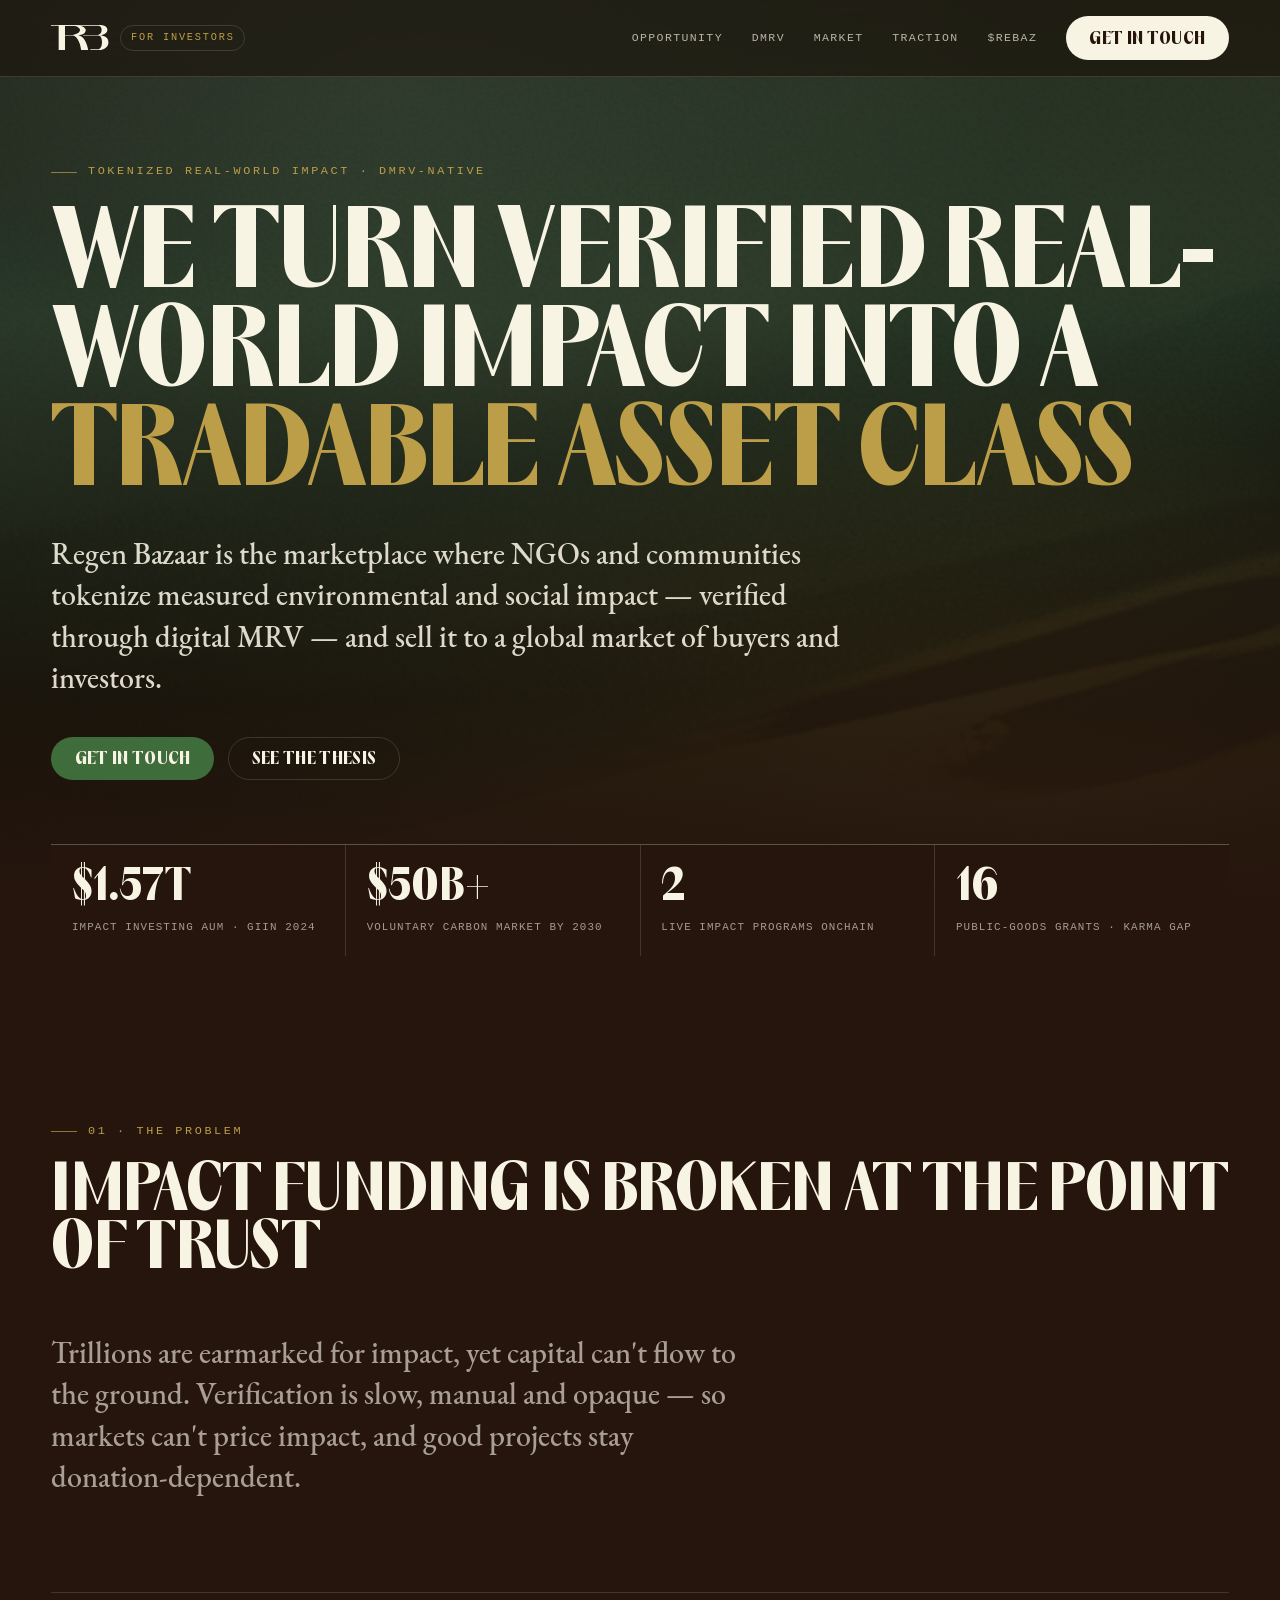
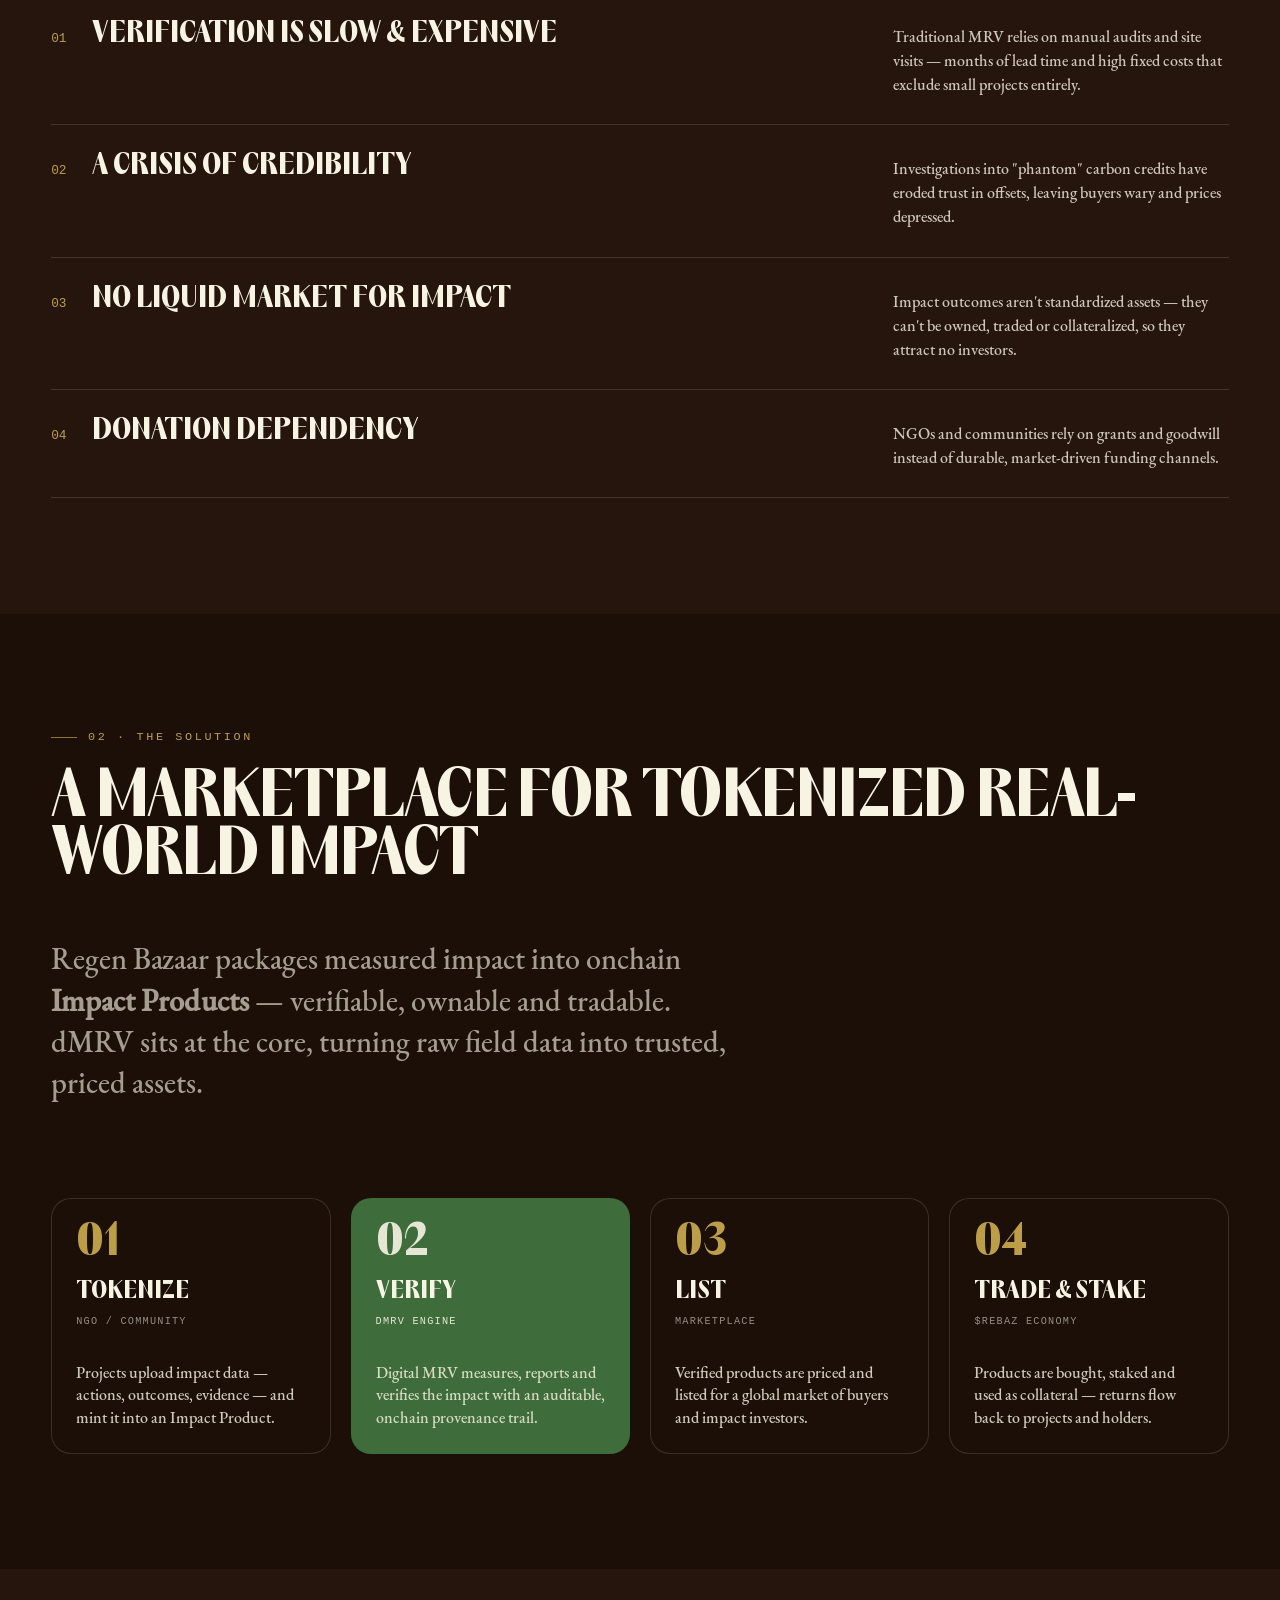
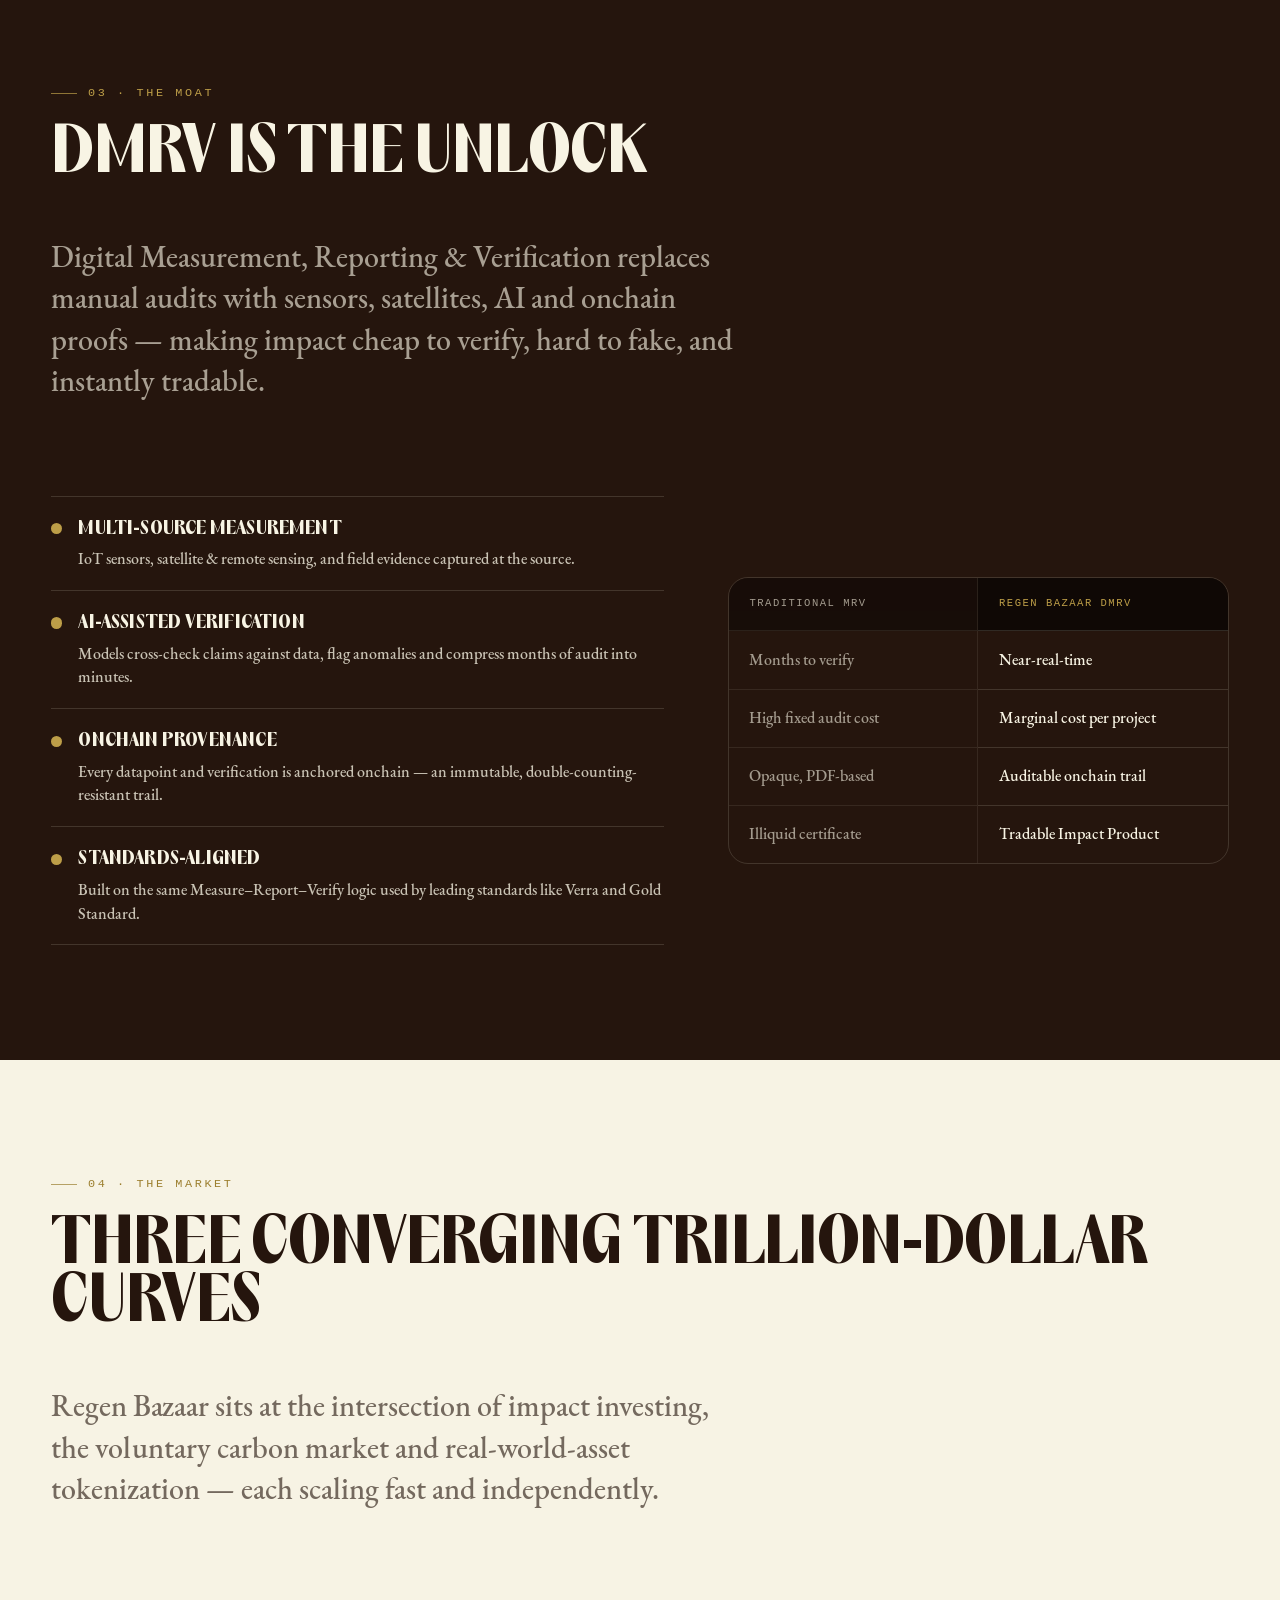
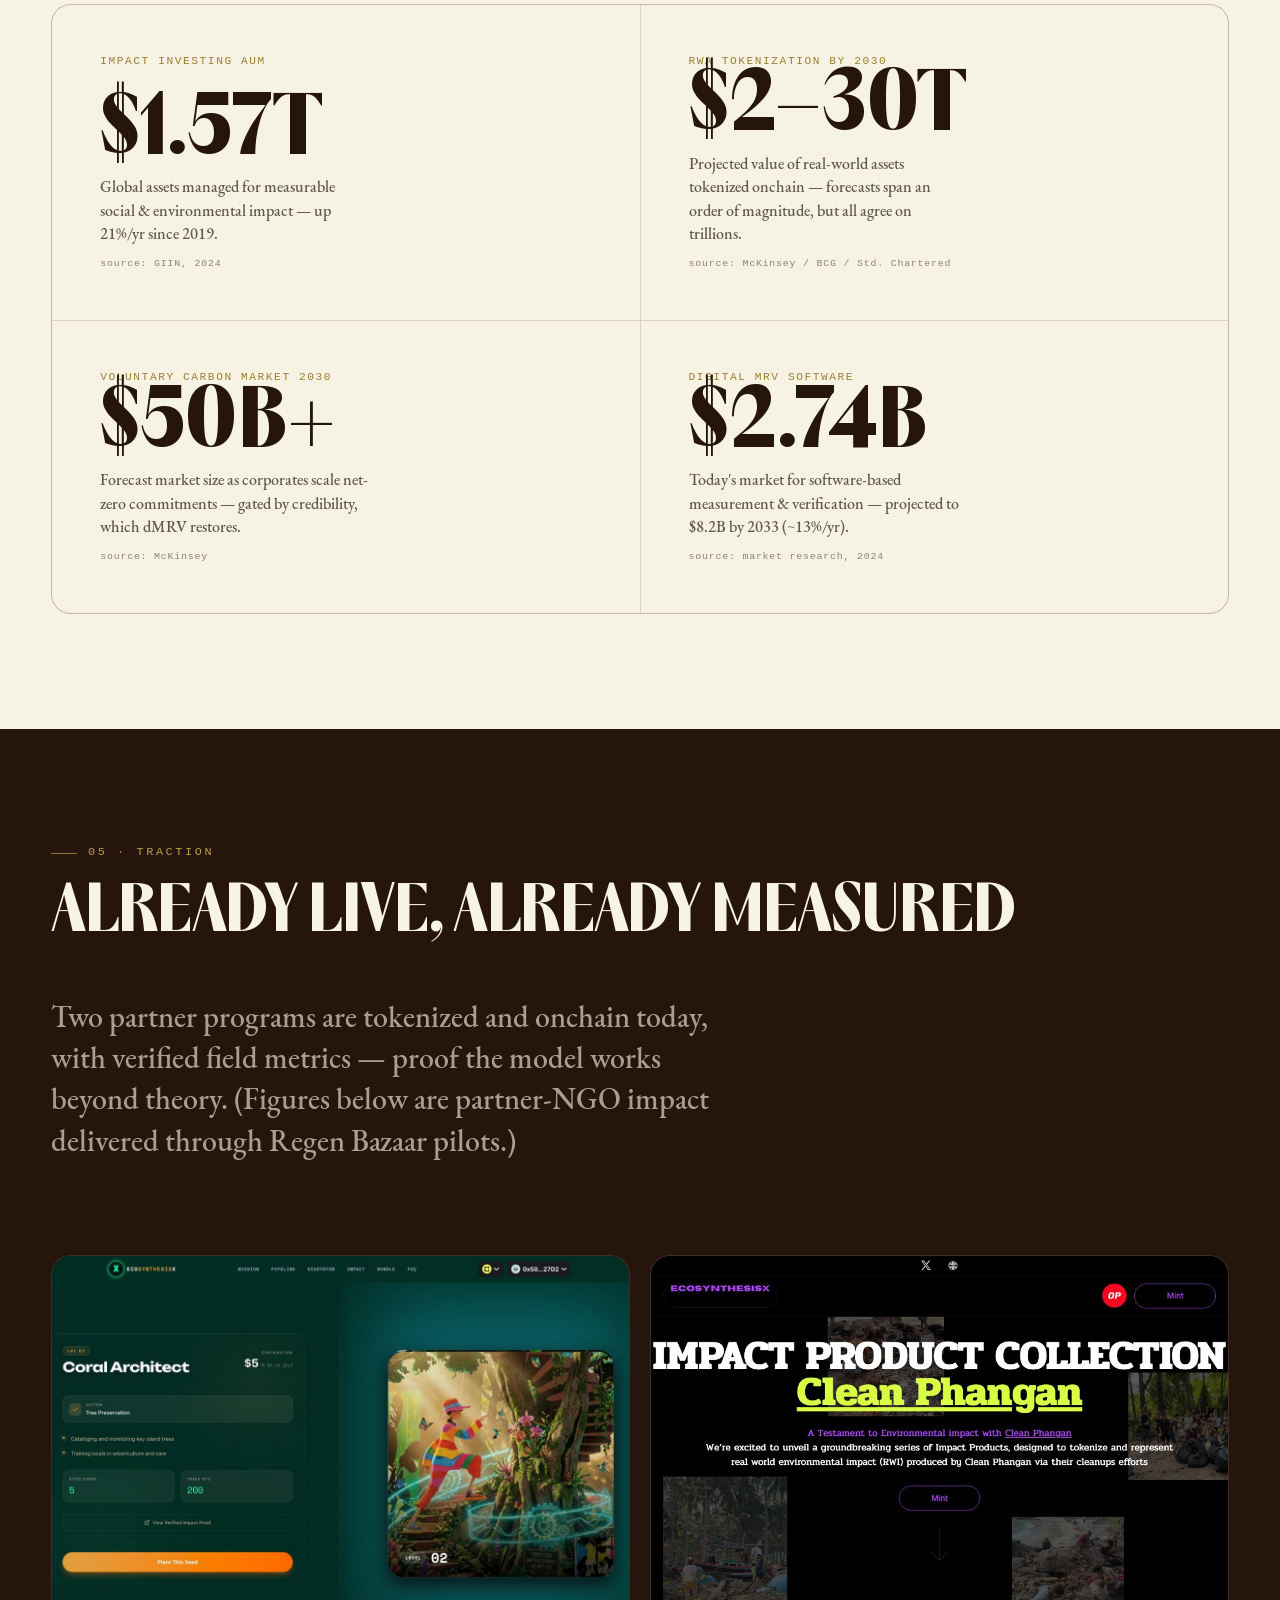
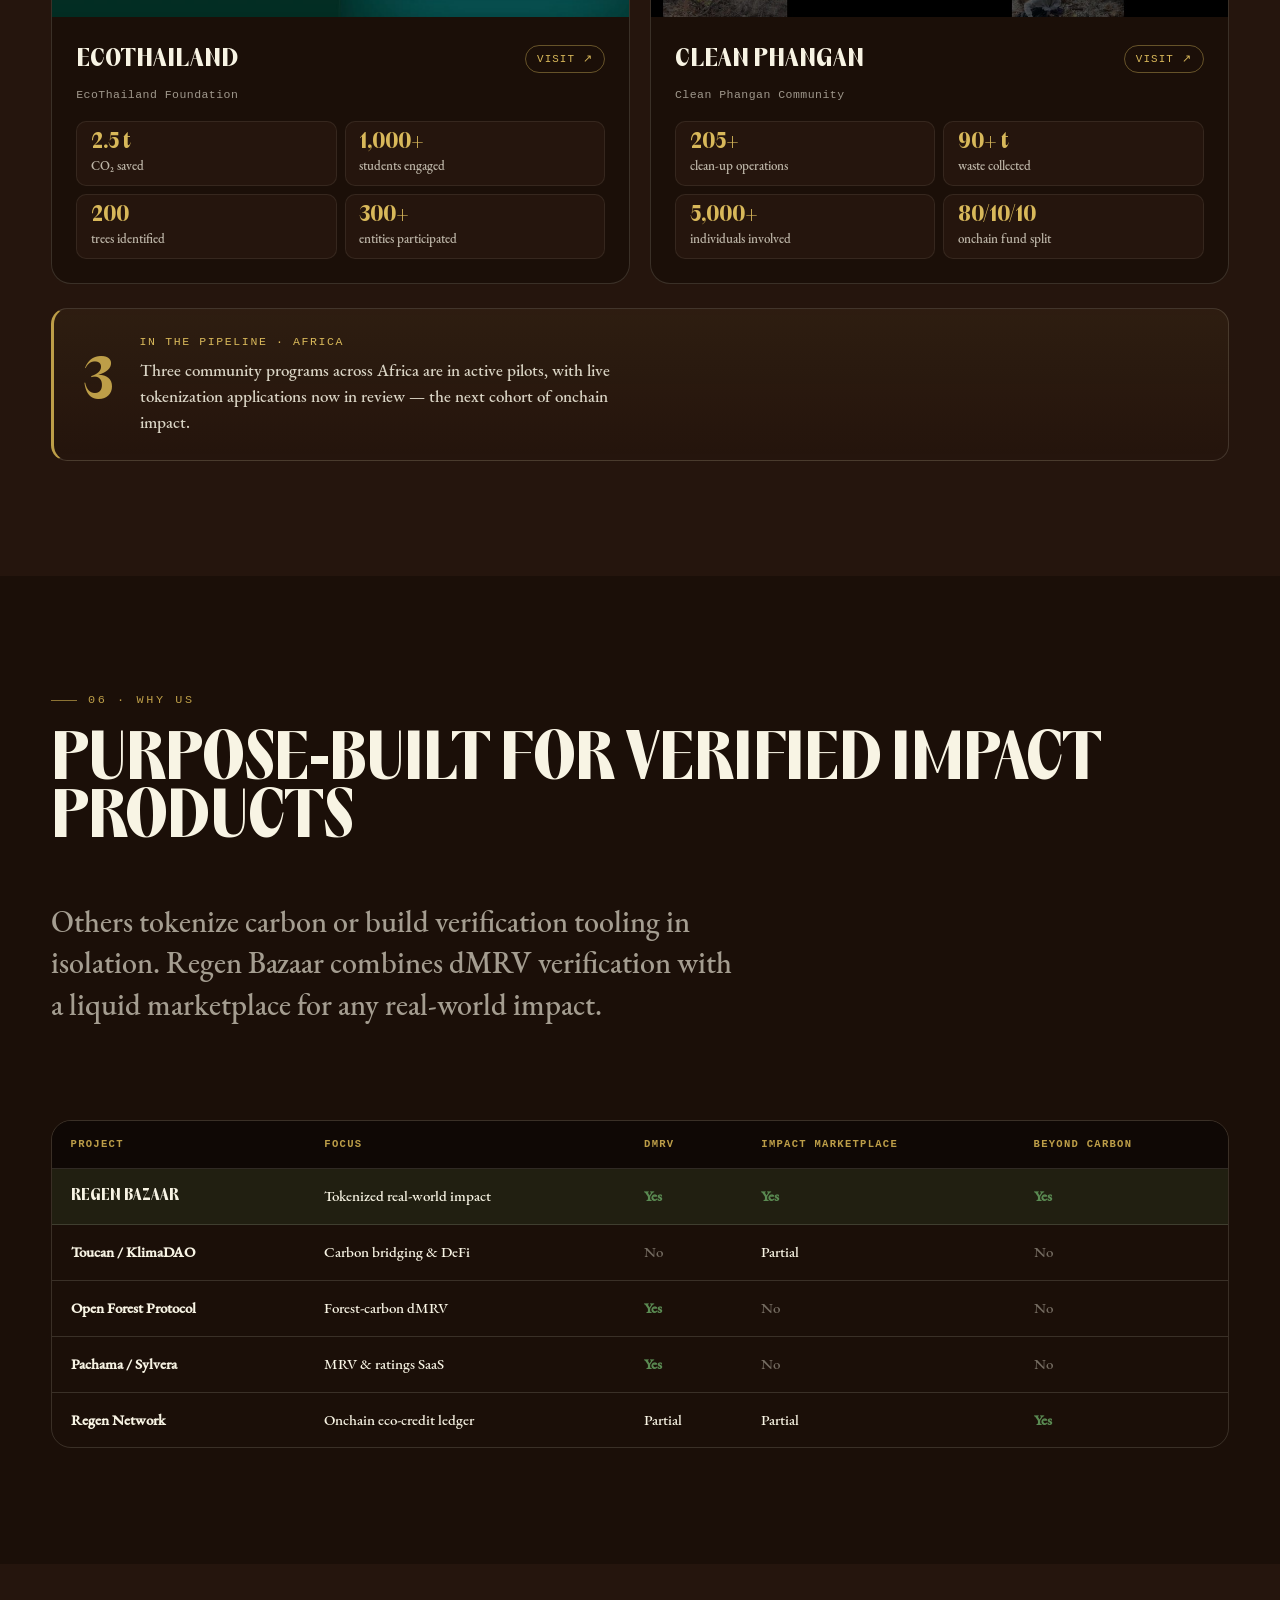
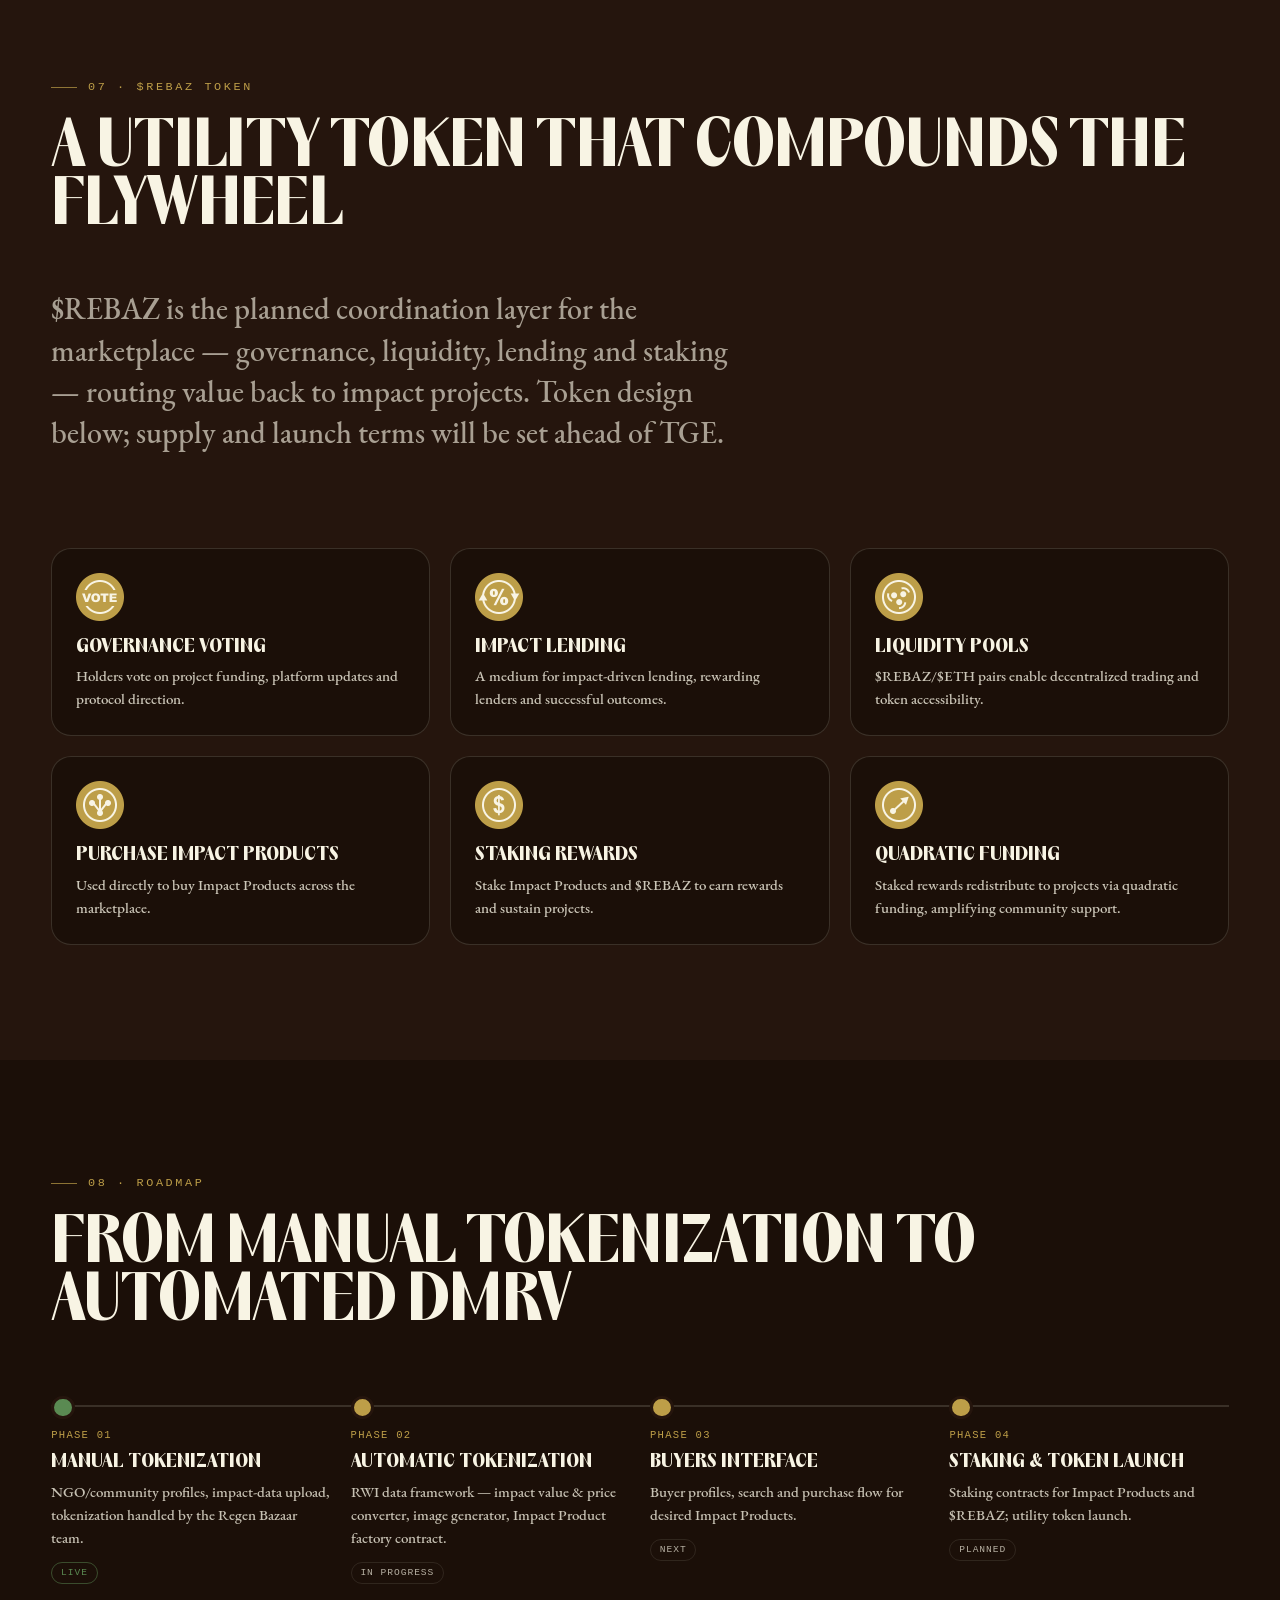
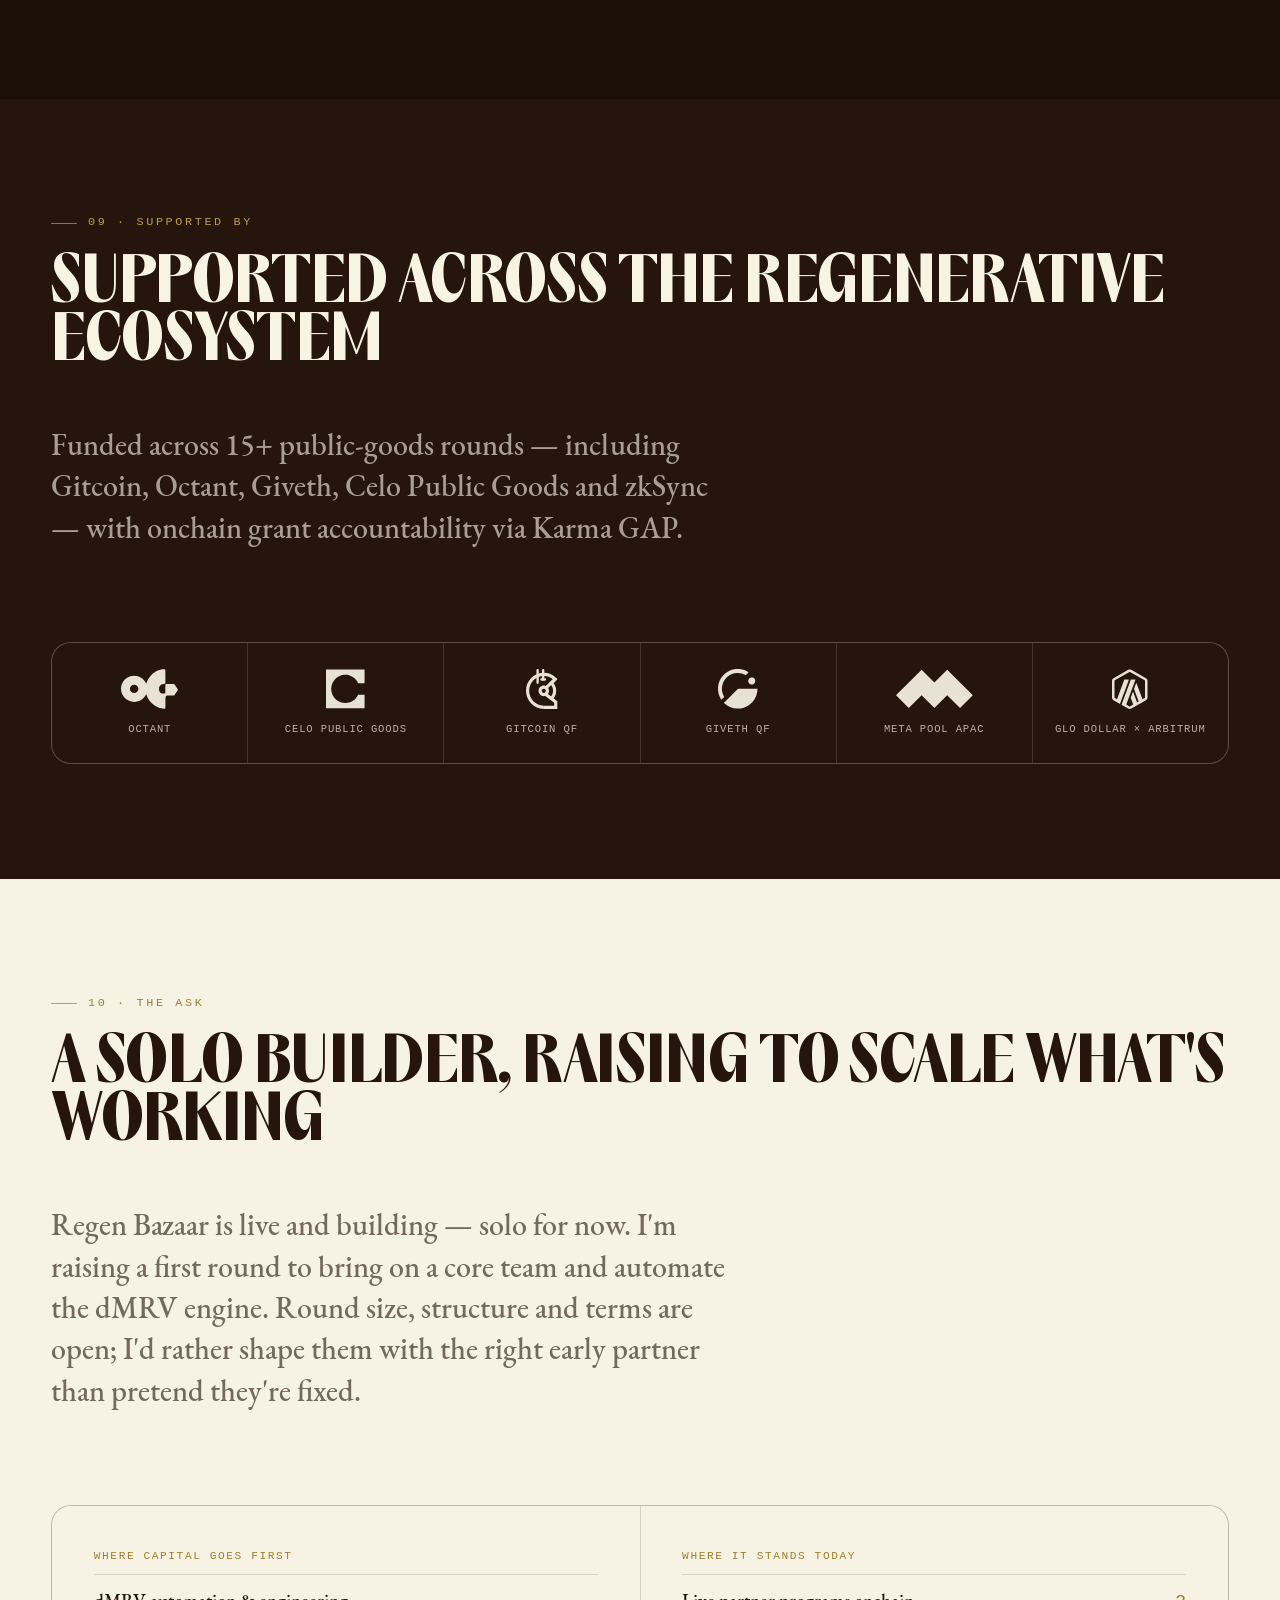
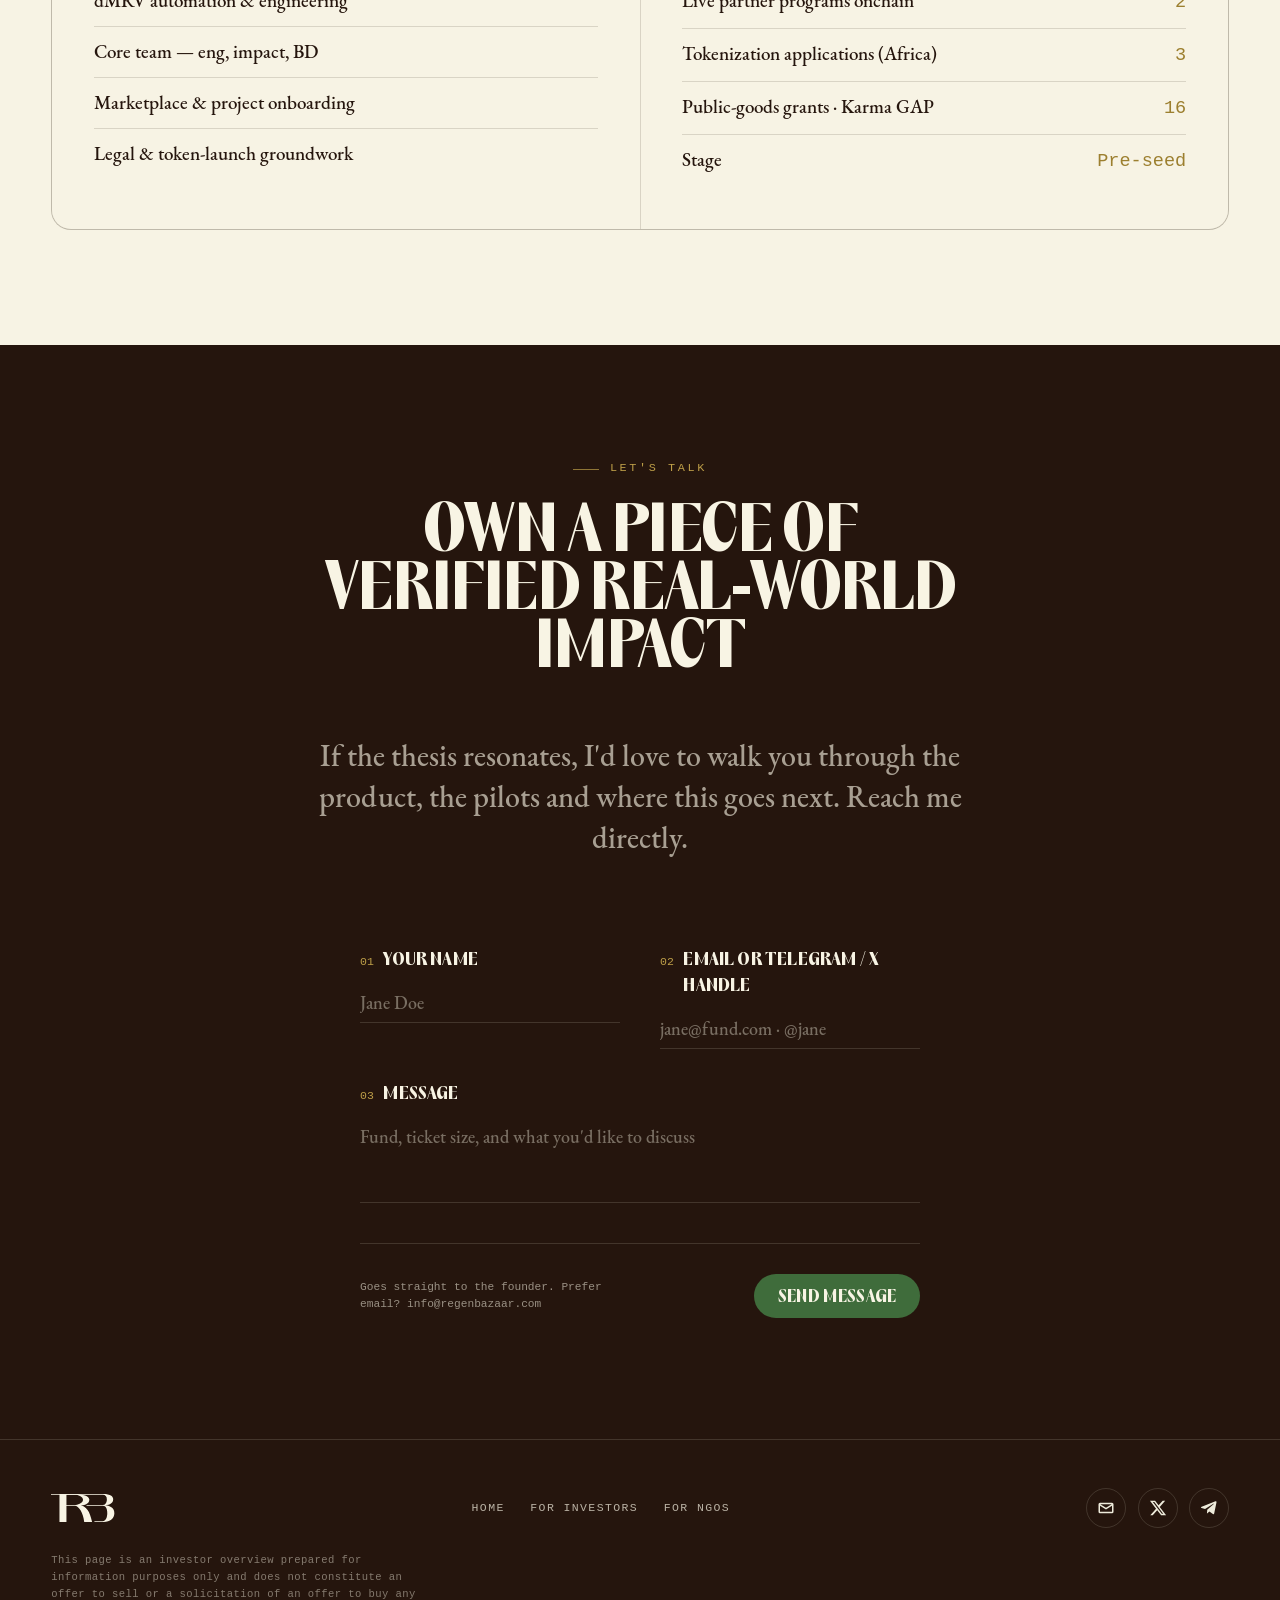
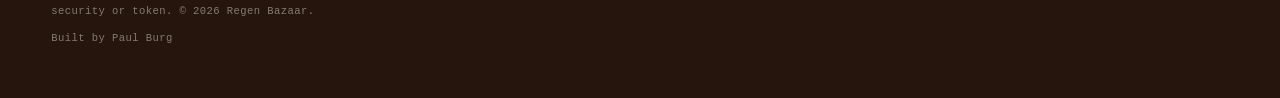
==== commit 293248f0: "Merge pull request #2 from Regen-Bazaar/chore/footer-credit Sync main with the live site (analytics," ====
--- a/investors.html
+++ b/investors.html
@@ -13,10 +13,10 @@
 
       gtag('config', 'G-385NGNGD7J');
     </script>
-    <title>Regen Bazaar | For Investors</title>
+    <title>Regen Bazaar — For Investors</title>
     <meta
       name="description"
-      content="Regen Bazaar: a marketplace for tokenized real-world impact (tRWI), scored by a published formula and recorded onchain. Investor overview. Public beta on test networks."
+      content="Regen Bazaar — the marketplace for tokenized Real-World Impact (tRWI), powered by digital MRV. Investor overview."
     />
     <link rel="icon" href="assets/icon.svg" type="image/svg+xml" />
     <link rel="icon" type="image/png" sizes="32x32" href="assets/favicon-32.png" />
@@ -26,18 +26,17 @@
     <link rel="canonical" href="https://www.regenbazaar.com/investors" />
     <meta property="og:type" content="website" />
     <meta property="og:site_name" content="Regen Bazaar" />
-    <meta property="og:title" content="Regen Bazaar | For Investors" />
-    <meta property="og:description" content="A marketplace for tokenized real-world impact (tRWI), scored by a published formula and recorded onchain. Investor overview." />
+    <meta property="og:title" content="Regen Bazaar — For Investors" />
+    <meta property="og:description" content="The marketplace for tokenized Real-World Impact (tRWI), powered by digital MRV. Investor overview." />
     <meta property="og:url" content="https://www.regenbazaar.com/investors" />
-    <meta property="og:image" content="https://www.regenbazaar.com/assets/og-card.jpg" />
+    <meta property="og:image" content="https://www.regenbazaar.com/assets/og-image.jpg" />
     <meta property="og:image:width" content="1200" />
     <meta property="og:image:height" content="630" />
-    <meta property="og:image:alt" content="Regen Bazaar: fund real-world impact. Public beta." />
     <meta name="twitter:card" content="summary_large_image" />
     <meta name="twitter:site" content="@RegenBazaar" />
-    <meta name="twitter:title" content="Regen Bazaar | For Investors" />
+    <meta name="twitter:title" content="Regen Bazaar — For Investors" />
     <meta name="twitter:description" content="Tokenized Real-World Impact, powered by digital MRV. Investor overview." />
-    <meta name="twitter:image" content="https://www.regenbazaar.com/assets/og-card.jpg" />
+    <meta name="twitter:image" content="https://www.regenbazaar.com/assets/og-image.jpg" />
     <link rel="preload" href="assets/background.jpg" as="image" fetchpriority="high" />
     <link rel="preload" href="assets/pp-acma.ttf" as="font" type="font/ttf" crossorigin />
     <link rel="stylesheet" href="investors.css" />
@@ -46,16 +45,16 @@
   <body>
     <!-- ===================== NAV ===================== -->
     <nav class="nav">
-      <a class="nav-brand" href="/" aria-label="Regen Bazaar home">
+      <a class="nav-brand" href="/" aria-label="Regen Bazaar — Home">
         <img src="assets/logo.svg" alt="Regen Bazaar" />
         <span class="pill">For Investors</span>
       </a>
       <div class="nav-links">
         <a class="navlink" href="#opportunity">Opportunity</a>
-        <a class="navlink" href="#solution">Product</a>
+        <a class="navlink" href="#dmrv">dMRV</a>
         <a class="navlink" href="#market">Market</a>
         <a class="navlink" href="#traction">Traction</a>
-        <a class="navlink" href="#roadmap">Roadmap</a>
+        <a class="navlink" href="#token">$REBAZ</a>
         <a class="btn btn-cream" href="#contact">Get in touch</a>
       </div>
     </nav>
@@ -67,26 +66,21 @@
       </div>
       <div class="wrap">
         <div class="eyebrow hero-eyebrow reveal">
-          Tokenized Real-World Impact · Public beta
+          Tokenized Real-World Impact · dMRV-native
         </div>
         <h1 class="display reveal">
           We turn verified real-world impact into a
-          <span class="accent">fundable asset</span>
+          <span class="accent">tradable asset class</span>
         </h1>
         <p class="serif-lead hero-sub reveal">
-          Regen Bazaar is a marketplace where NGOs and communities list their
-          impact as tRWI tokens, scored by a published formula, reviewed by a
-          person and recorded onchain. Funders buy it in a stablecoin and the
-          organisation is paid in the same transaction.
+          Regen Bazaar is the marketplace where NGOs and communities tokenize
+          measured environmental and social impact — verified through digital
+          MRV — and sell it to a global market of buyers and investors.
         </p>
         <div class="hero-cta reveal">
           <a class="btn btn-green" href="#contact">Get in touch</a>
-          <a class="btn btn-ghost" href="https://app.regenbazaar.com" target="_blank" rel="noopener">Try the beta</a>
-        </div>
-        <p class="hero-note reveal">
-          Public beta on three test networks (Arbitrum Sepolia, Robinhood Chain
-          testnet, Celo Sepolia). No real funds yet.
-        </p>
+          <a class="btn btn-ghost" href="#opportunity">See the thesis</a>
+        </div>
 
         <div class="stat-strip reveal">
           <div class="stat">
@@ -99,7 +93,7 @@
           </div>
           <div class="stat">
             <div class="num">2</div>
-            <div class="lab">Partner pilots onchain</div>
+            <div class="lab">Live impact programs onchain</div>
           </div>
           <div class="stat">
             <div class="num">16</div>
@@ -118,7 +112,7 @@
             <h2 class="display">Impact funding is broken at the point of trust</h2>
             <p class="serif-lead muted">
               Trillions are earmarked for impact, yet capital can't flow to the
-              ground. Verification is slow, manual and opaque, so markets can't
+              ground. Verification is slow, manual and opaque — so markets can't
               price impact, and good projects stay donation-dependent.
             </p>
           </div>
@@ -128,7 +122,7 @@
               <div class="pidx">01</div>
               <div class="ptitle">Verification is slow &amp; expensive</div>
               <div class="pbody">
-                Traditional MRV relies on manual audits and site visits:
+                Traditional MRV relies on manual audits and site visits —
                 months of lead time and high fixed costs that exclude small
                 projects entirely.
               </div>
@@ -145,7 +139,7 @@
               <div class="pidx">03</div>
               <div class="ptitle">No liquid market for impact</div>
               <div class="pbody">
-                Impact outcomes aren't standardized assets. They can't be
+                Impact outcomes aren't standardized assets — they can't be
                 owned, traded or collateralized, so they attract no investors.
               </div>
             </div>
@@ -170,63 +164,64 @@
               A marketplace for tokenized Real-World Impact
             </h2>
             <p class="serif-lead muted">
-              Regen Bazaar turns a plain impact report into an onchain
-              <strong>tRWI</strong>: verifiable, ownable and fundable. A
-              published scoring formula and human review sit at the core.
+              Regen Bazaar packages measured impact into onchain
+              <strong>Impact Products</strong> — verifiable, ownable and
+              tradable. dMRV sits at the core, turning raw field data into
+              trusted, priced assets.
             </p>
           </div>
 
           <div class="flow reveal">
             <div class="flow-step">
               <div class="snum">01</div>
-              <h4>Report</h4>
+              <h4>Tokenize</h4>
               <div class="stag">NGO / community</div>
               <p>
-                The organisation describes its work in plain words; AI extracts
-                the actions and numbers.
+                Projects upload impact data — actions, outcomes, evidence —
+                and mint it into an Impact Product.
               </p>
             </div>
             <div class="flow-step hl">
               <div class="snum">02</div>
-              <h4>Score</h4>
-              <div class="stag">Published formula</div>
-              <p>
-                A fixed, versioned formula computes the Impact Value. The AI
-                never scores.
+              <h4>Verify</h4>
+              <div class="stag">dMRV engine</div>
+              <p>
+                Digital MRV measures, reports and verifies the impact with an
+                auditable, onchain provenance trail.
               </p>
             </div>
             <div class="flow-step">
               <div class="snum">03</div>
-              <h4>Review &amp; attest</h4>
-              <div class="stag">Reviewer · EAS</div>
-              <p>
-                A person approves; the claim is recorded onchain and listed as a
-                tRWI.
+              <h4>List</h4>
+              <div class="stag">Marketplace</div>
+              <p>
+                Verified products are priced and listed for a global market of
+                buyers and impact investors.
               </p>
             </div>
             <div class="flow-step">
               <div class="snum">04</div>
-              <h4>Fund</h4>
-              <div class="stag">Funders</div>
-              <p>
-                Funders buy editions in USDG; the organisation is paid in the
-                same transaction.
-              </p>
-            </div>
-          </div>
-        </div>
-      </section>
-
-      <!-- ===================== SCORING / MOAT ===================== -->
-      <section class="section-pad" id="scoring" data-screen-label="Scoring">
+              <h4>Trade &amp; stake</h4>
+              <div class="stag">$REBAZ economy</div>
+              <p>
+                Products are bought, staked and used as collateral — returns
+                flow back to projects and holders.
+              </p>
+            </div>
+          </div>
+        </div>
+      </section>
+
+      <!-- ===================== dMRV DEEP DIVE ===================== -->
+      <section class="section-pad" id="dmrv" data-screen-label="dMRV">
         <div class="wrap">
           <div class="section-head reveal">
             <div class="eyebrow">03 · The moat</div>
-            <h2 class="display">Scoring anyone can audit</h2>
+            <h2 class="display">dMRV is the unlock</h2>
             <p class="serif-lead muted">
-              The Impact Value engine is the part built from scratch. It makes
-              small projects cheap to assess and every score explainable.
-              Weights are v0.1: platform-assessed, not third-party certified.
+              Digital Measurement, Reporting &amp; Verification replaces manual
+              audits with sensors, satellites, AI and onchain proofs — making
+              impact cheap to verify, hard to fake, and instantly tradable.
             </p>
           </div>
 
@@ -235,43 +230,40 @@
               <div class="feature-item">
                 <div class="dot"></div>
                 <div>
-                  <h5>AI reads, it does not score</h5>
+                  <h5>Multi-source measurement</h5>
                   <p>
-                    An LLM extracts actions and quantities from free text. The
-                    report is treated strictly as data and the output is
-                    validated.
+                    IoT sensors, satellite &amp; remote sensing, and field
+                    evidence captured at the source.
                   </p>
                 </div>
               </div>
               <div class="feature-item">
                 <div class="dot"></div>
                 <div>
-                  <h5>Deterministic, versioned formula</h5>
+                  <h5>AI-assisted verification</h5>
                   <p>
-                    34 action types across six domains, each mapped to SDGs.
-                    Every score carries its table version and a per-factor
-                    breakdown.
+                    Models cross-check claims against data, flag anomalies and
+                    compress months of audit into minutes.
                   </p>
                 </div>
               </div>
               <div class="feature-item">
                 <div class="dot"></div>
                 <div>
-                  <h5>Human review, onchain record</h5>
+                  <h5>Onchain provenance</h5>
                   <p>
-                    A reviewer approves each report. The sale contract checks the
-                    EAS attestation before any token is minted.
+                    Every datapoint and verification is anchored onchain — an
+                    immutable, double-counting-resistant trail.
                   </p>
                 </div>
               </div>
               <div class="feature-item">
                 <div class="dot"></div>
                 <div>
-                  <h5>Next: calibration</h5>
+                  <h5>Standards-aligned</h5>
                   <p>
-                    Weights calibrated with domain experts against established
-                    frameworks, and selected actions in physical units such as
-                    tCO₂e.
+                    Built on the same Measure–Report–Verify logic used by leading
+                    standards like Verra and Gold Standard.
                   </p>
                 </div>
               </div>
@@ -279,24 +271,24 @@
 
             <div class="compare reveal">
               <div class="crow">
-                <div class="ccell chead">Traditional certification</div>
-                <div class="ccell chead">Regen Bazaar</div>
+                <div class="ccell chead">Traditional MRV</div>
+                <div class="ccell chead">Regen Bazaar dMRV</div>
               </div>
               <div class="crow">
-                <div class="ccell"><div class="ct">Built for large projects</div></div>
-                <div class="ccell"><div class="ct">Built for small organisations</div></div>
+                <div class="ccell"><div class="ct">Months to verify</div></div>
+                <div class="ccell"><div class="ct">Near-real-time</div></div>
               </div>
               <div class="crow">
-                <div class="ccell"><div class="ct">High upfront audit cost</div></div>
-                <div class="ccell"><div class="ct">No upfront cost; fee per sale</div></div>
+                <div class="ccell"><div class="ct">High fixed audit cost</div></div>
+                <div class="ccell"><div class="ct">Marginal cost per project</div></div>
               </div>
               <div class="crow">
                 <div class="ccell"><div class="ct">Opaque, PDF-based</div></div>
-                <div class="ccell"><div class="ct">Public formula and breakdown</div></div>
+                <div class="ccell"><div class="ct">Auditable onchain trail</div></div>
               </div>
               <div class="crow">
-                <div class="ccell"><div class="ct">Certificate stays in a registry</div></div>
-                <div class="ccell"><div class="ct">Transferable, retirable tRWI</div></div>
+                <div class="ccell"><div class="ct">Illiquid certificate</div></div>
+                <div class="ccell"><div class="ct">Tradable Impact Product</div></div>
               </div>
             </div>
           </div>
@@ -311,7 +303,7 @@
             <h2 class="display">Three converging trillion-dollar curves</h2>
             <p class="serif-lead muted">
               Regen Bazaar sits at the intersection of impact investing, the
-              voluntary carbon market and real-world-asset tokenization, each
+              voluntary carbon market and real-world-asset tokenization — each
               scaling fast and independently.
             </p>
           </div>
@@ -322,7 +314,7 @@
               <div class="tnum">$1.57T</div>
               <div class="tdesc">
                 Global assets managed for measurable social &amp; environmental
-                impact, up 21%/yr since 2019.
+                impact — up 21%/yr since 2019.
               </div>
               <div class="tsrc">source: GIIN, 2024</div>
             </div>
@@ -330,7 +322,7 @@
               <div class="tlabel">RWA tokenization by 2030</div>
               <div class="tnum">$2–30T</div>
               <div class="tdesc">
-                Projected value of real-world assets tokenized onchain;
+                Projected value of real-world assets tokenized onchain —
                 forecasts span an order of magnitude, but all agree on trillions.
               </div>
               <div class="tsrc">source: McKinsey / BCG / Std. Chartered</div>
@@ -339,8 +331,8 @@
               <div class="tlabel">Voluntary carbon market 2030</div>
               <div class="tnum">$50B+</div>
               <div class="tdesc">
-                Forecast market size as corporates scale net-zero commitments,
-                gated by credibility.
+                Forecast market size as corporates scale net-zero commitments —
+                gated by credibility, which dMRV restores.
               </div>
               <div class="tsrc">source: McKinsey</div>
             </div>
@@ -348,7 +340,7 @@
               <div class="tlabel">Digital MRV software</div>
               <div class="tnum">$2.74B</div>
               <div class="tdesc">
-                Today's market for software-based measurement &amp; verification;
+                Today's market for software-based measurement &amp; verification —
                 projected to $8.2B by 2033 (~13%/yr).
               </div>
               <div class="tsrc">source: market research, 2024</div>
@@ -362,11 +354,11 @@
         <div class="wrap">
           <div class="section-head reveal">
             <div class="eyebrow">05 · Traction</div>
-            <h2 class="display">Pilots, a pipeline and a working beta</h2>
+            <h2 class="display">Already live, already measured</h2>
             <p class="serif-lead muted">
-              Two partner pilots ran onchain before the platform was built. The
-              figures below are the partner organisations' own impact, not
-              Regen Bazaar metrics.
+              Two partner programs are tokenized and onchain today, with verified
+              field metrics — proof the model works beyond theory. (Figures below
+              are partner-NGO impact delivered through Regen Bazaar pilots.)
             </p>
           </div>
 
@@ -442,37 +434,144 @@
               <div class="pipeline-k">In the pipeline · Africa</div>
               <div class="pipeline-d">
                 Three community programs across Africa are in active pilots, with
-                tokenization applications now in review.
-              </div>
-            </div>
-          </div>
-
-          <div class="eyebrow reveal" style="margin: 3rem 0 1.5rem">The platform today · check it yourself</div>
-          <div class="grid cols-4 reveal">
-            <a class="card" href="https://arbitrum-sepolia.blockscout.com/address/0x79E4bEAF41F415cE3DF55DaDe3F86423e5399030?tab=contract" target="_blank" rel="noopener">
-              <div class="knum">01</div>
-              <h4>Verified contracts</h4>
-              <p>Source-verified on the block explorers; 61 automated tests; a security self-audit.</p>
-              <span class="go">Blockscout ↗</span>
-            </a>
-            <a class="card" href="https://explorer.testnet.chain.robinhood.com/tx/0xea4a18d20c2fc3c4ed2a46ef7681129a99b905118745ff2de9ad95609ca2ba77" target="_blank" rel="noopener">
-              <div class="knum">02</div>
-              <h4>A real USDG purchase</h4>
-              <p>Test Paxos USDG on Robinhood Chain testnet: 97.5% to the organisation in one transaction.</p>
-              <span class="go">Transaction ↗</span>
-            </a>
-            <a class="card" href="https://app.regenbazaar.com/methodology" target="_blank" rel="noopener">
-              <div class="knum">03</div>
-              <h4>Open methodology</h4>
-              <p>The formula and every weight are published in the app.</p>
-              <span class="go">Methodology ↗</span>
-            </a>
-            <a class="card" href="https://github.com/Regen-Bazaar/regenbazaar-beta" target="_blank" rel="noopener">
-              <div class="knum">04</div>
-              <h4>Open code</h4>
-              <p>The app, the scoring engine and the contracts are on GitHub.</p>
-              <span class="go">GitHub ↗</span>
-            </a>
+                live tokenization applications now in review — the next cohort of
+                onchain impact.
+              </div>
+            </div>
+          </div>
+        </div>
+      </section>
+
+      <!-- ===================== COMPETITIVE ===================== -->
+      <section class="section-pad bg-ink2" id="why-us" data-screen-label="Competitive">
+        <div class="wrap">
+          <div class="section-head reveal">
+            <div class="eyebrow">06 · Why us</div>
+            <h2 class="display">Purpose-built for verified impact products</h2>
+            <p class="serif-lead muted">
+              Others tokenize carbon or build verification tooling in isolation.
+              Regen Bazaar combines dMRV verification with a liquid marketplace
+              for any real-world impact.
+            </p>
+          </div>
+
+          <div class="tablewrap reveal">
+            <div class="table-scroll">
+              <table class="comp">
+                <thead>
+                  <tr>
+                    <th>Project</th>
+                    <th>Focus</th>
+                    <th>dMRV</th>
+                    <th>Impact marketplace</th>
+                    <th>Beyond carbon</th>
+                  </tr>
+                </thead>
+                <tbody>
+                  <tr class="us">
+                    <td>Regen Bazaar</td>
+                    <td>Tokenized real-world impact</td>
+                    <td class="yes">Yes</td>
+                    <td class="yes">Yes</td>
+                    <td class="yes">Yes</td>
+                  </tr>
+                  <tr>
+                    <td>Toucan / KlimaDAO</td>
+                    <td>Carbon bridging &amp; DeFi</td>
+                    <td class="no">No</td>
+                    <td>Partial</td>
+                    <td class="no">No</td>
+                  </tr>
+                  <tr>
+                    <td>Open Forest Protocol</td>
+                    <td>Forest-carbon dMRV</td>
+                    <td class="yes">Yes</td>
+                    <td class="no">No</td>
+                    <td class="no">No</td>
+                  </tr>
+                  <tr>
+                    <td>Pachama / Sylvera</td>
+                    <td>MRV &amp; ratings SaaS</td>
+                    <td class="yes">Yes</td>
+                    <td class="no">No</td>
+                    <td class="no">No</td>
+                  </tr>
+                  <tr>
+                    <td>Regen Network</td>
+                    <td>Onchain eco-credit ledger</td>
+                    <td>Partial</td>
+                    <td>Partial</td>
+                    <td class="yes">Yes</td>
+                  </tr>
+                </tbody>
+              </table>
+            </div>
+          </div>
+        </div>
+      </section>
+
+      <!-- ===================== TOKENOMICS ===================== -->
+      <section class="section-pad" id="token" data-screen-label="Tokenomics">
+        <div class="wrap">
+          <div class="section-head reveal">
+            <div class="eyebrow">07 · $REBAZ token</div>
+            <h2 class="display">A utility token that compounds the flywheel</h2>
+            <p class="serif-lead muted">
+              $REBAZ is the planned coordination layer for the marketplace —
+              governance, liquidity, lending and staking — routing value back to
+              impact projects. Token design below; supply and launch terms will
+              be set ahead of TGE.
+            </p>
+          </div>
+
+          <div class="util-grid reveal">
+            <div class="util">
+              <img src="assets/icon-gov.png" alt="" />
+              <h5>Governance voting</h5>
+              <p>
+                Holders vote on project funding, platform updates and protocol
+                direction.
+              </p>
+            </div>
+            <div class="util">
+              <img src="assets/icon-lending.png" alt="" />
+              <h5>Impact lending</h5>
+              <p>
+                A medium for impact-driven lending, rewarding lenders and
+                successful outcomes.
+              </p>
+            </div>
+            <div class="util">
+              <img src="assets/icon-liquidity.png" alt="" />
+              <h5>Liquidity pools</h5>
+              <p>
+                $REBAZ/$ETH pairs enable decentralized trading and token
+                accessibility.
+              </p>
+            </div>
+            <div class="util">
+              <img src="assets/icon-purchase.png" alt="" />
+              <h5>Purchase impact products</h5>
+              <p>
+                Used directly to buy Impact Products across the marketplace.
+              </p>
+            </div>
+            <div class="util">
+              <img src="assets/icon-staking.png" alt="" />
+              <h5>Staking rewards</h5>
+              <p>
+                Stake Impact Products and $REBAZ to earn rewards and sustain
+                projects.
+              </p>
+            </div>
+            <div class="util">
+              <img src="assets/icon-qf.png" alt="" />
+              <h5>Quadratic funding</h5>
+              <p>
+                Staked rewards redistribute to projects via quadratic funding,
+                amplifying community support.
+              </p>
+            </div>
           </div>
         </div>
       </section>
@@ -481,55 +580,47 @@
       <section class="section-pad bg-ink2" id="roadmap" data-screen-label="Roadmap">
         <div class="wrap">
           <div class="section-head reveal">
-            <div class="eyebrow">06 · Roadmap</div>
-            <h2 class="display">From public beta to real funds</h2>
-            <p class="serif-lead muted">
-              Ordered by priority, no dates. Phases 2 and 3 are what we would
-              take on first with funding.
-            </p>
-          </div>
-
-          <div class="roadmap six reveal">
+            <div class="eyebrow">08 · Roadmap</div>
+            <h2 class="display">From manual tokenization to automated dMRV</h2>
+          </div>
+
+          <div class="roadmap reveal">
             <div class="phase done">
               <div class="ph">Phase 01</div>
-              <h5>Public beta and feedback</h5>
-              <p>Open testing with the community; fix every step where testers get stuck.</p>
-              <span class="status">Now</span>
+              <h5>Manual tokenization</h5>
+              <p>
+                NGO/community profiles, impact-data upload, tokenization handled
+                by the Regen Bazaar team.
+              </p>
+              <span class="status">Live</span>
             </div>
             <div class="phase">
               <div class="ph">Phase 02</div>
-              <h5>Trust: methodology and verification</h5>
-              <p>Weights calibrated with experts, required evidence, duplicate checks, a third-party verification tier.</p>
-              <span class="status">Next</span>
+              <h5>Automatic tokenization</h5>
+              <p>
+                RWI data framework — impact value &amp; price converter, image
+                generator, Impact Product factory contract.
+              </p>
+              <span class="status">In progress</span>
             </div>
             <div class="phase">
               <div class="ph">Phase 03</div>
-              <h5>Onboarding without crypto</h5>
-              <p>Sign in by email or Telegram, organisation profiles and teams, simple payouts.</p>
+              <h5>Buyers interface</h5>
+              <p>
+                Buyer profiles, search and purchase flow for desired Impact
+                Products.
+              </p>
               <span class="status">Next</span>
             </div>
             <div class="phase">
               <div class="ph">Phase 04</div>
-              <h5>Funders, companies and AI agents</h5>
-              <p>Card payments on a phone, a company portal with impact reports, an API for AI agents.</p>
-              <span class="status">Later</span>
-            </div>
-            <div class="phase">
-              <div class="ph">Phase 05</div>
-              <h5>Validator network and community</h5>
-              <p>Independent validators with public track records, appeals, community rules.</p>
-              <span class="status">Later</span>
-            </div>
-            <div class="phase">
-              <div class="ph">Phase 06</div>
-              <h5>Real funds, after an audit</h5>
-              <p>External security audit, multisig admin, legal review, launch with pilot partners first.</p>
-              <span class="status">Later</span>
-            </div>
-          </div>
-
-          <div class="hero-cta section-link reveal">
-            <a class="btn btn-ghost" href="https://app.regenbazaar.com/roadmap" target="_blank" rel="noopener">Full roadmap</a>
+              <h5>Staking &amp; token launch</h5>
+              <p>
+                Staking contracts for Impact Products and $REBAZ; utility token
+                launch.
+              </p>
+              <span class="status">Planned</span>
+            </div>
           </div>
         </div>
       </section>
@@ -538,11 +629,11 @@
       <section class="section-pad" id="backers" data-screen-label="Backers">
         <div class="wrap">
           <div class="section-head reveal">
-            <div class="eyebrow">07 · Supported by</div>
+            <div class="eyebrow">09 · Supported by</div>
             <h2 class="display">Supported across the regenerative ecosystem</h2>
             <p class="serif-lead muted">
-              Funded across 15+ public-goods rounds, including Gitcoin, Octant,
-              Giveth, Celo Public Goods and zkSync, with onchain grant
+              Funded across 15+ public-goods rounds — including Gitcoin, Octant,
+              Giveth, Celo Public Goods and zkSync — with onchain grant
               accountability via Karma GAP.
             </p>
           </div>
@@ -580,12 +671,11 @@
       <section class="section-pad bg-paper" id="ask" data-screen-label="The Ask">
         <div class="wrap">
           <div class="section-head reveal">
-            <div class="eyebrow">08 · The ask</div>
+            <div class="eyebrow">10 · The ask</div>
             <h2 class="display">A solo builder, raising to scale what's working</h2>
             <p class="serif-lead muted">
-              Regen Bazaar is in public beta and building, solo for now. I'm
-              raising a first round to bring on a core team and take the
-              platform from test networks to real funds.
+              Regen Bazaar is live and building — solo for now. I'm raising a
+              first round to bring on a core team and automate the dMRV engine.
               Round size, structure and terms are open; I'd rather shape them
               with the right early partner than pretend they're fixed.
             </p>
@@ -595,17 +685,16 @@
             <div class="ask-cell">
               <div class="al">Where capital goes first</div>
               <ul class="use-list">
-                <li><span>Methodology calibration &amp; verification</span></li>
-                <li><span>Core team: eng, impact, BD</span></li>
-                <li><span>Onboarding without crypto &amp; project onboarding</span></li>
-                <li><span>Security audit &amp; legal review</span></li>
+                <li><span>dMRV automation &amp; engineering</span></li>
+                <li><span>Core team — eng, impact, BD</span></li>
+                <li><span>Marketplace &amp; project onboarding</span></li>
+                <li><span>Legal &amp; token-launch groundwork</span></li>
               </ul>
             </div>
             <div class="ask-cell">
               <div class="al">Where it stands today</div>
               <ul class="use-list">
-                <li><span>Public beta · test networks</span><span class="uv">3</span></li>
-                <li><span>Partner pilots onchain</span><span class="uv">2</span></li>
+                <li><span>Live partner programs onchain</span><span class="uv">2</span></li>
                 <li><span>Tokenization applications (Africa)</span><span class="uv">3</span></li>
                 <li><span>Public-goods grants · Karma GAP</span><span class="uv">16</span></li>
                 <li><span>Stage</span><span class="uv">Pre-seed</span></li>
@@ -619,7 +708,7 @@
       <section class="section-pad" id="contact" data-screen-label="Closing">
         <div class="wrap closing reveal">
           <div class="eyebrow" style="justify-content: center">Let's talk</div>
-          <h2 class="display">Back verified real-world impact</h2>
+          <h2 class="display">Own a piece of verified real-world impact</h2>
           <p class="serif-lead muted" style="max-width: 48ch">
             If the thesis resonates, I'd love to walk you through the product,
             the pilots and where this goes next. Reach me directly.
@@ -645,7 +734,7 @@
           </form>
           <div id="contactSuccess" style="display: none; text-align: center; padding: 2rem 0">
             <h3 class="display gold">Message sent</h3>
-            <p class="serif-lead muted">Thanks. I'll get back to you shortly.</p>
+            <p class="serif-lead muted">Thanks — I'll get back to you shortly.</p>
           </div>
         </div>
       </section>
@@ -658,14 +747,10 @@
           <a class="nav-brand" href="/">
             <img src="assets/logo.svg" alt="Regen Bazaar" style="width: 64px" />
           </a>
-          <div class="foot-links">
-            <a href="https://app.regenbazaar.com" target="_blank" rel="noopener">App</a>
-            <a href="https://app.regenbazaar.com/guide" target="_blank" rel="noopener">Guide</a>
-            <a href="https://app.regenbazaar.com/roadmap" target="_blank" rel="noopener">Roadmap</a>
-            <a href="https://github.com/Regen-Bazaar" target="_blank" rel="noopener">GitHub</a>
-            <a href="/">Home</a>
-            <a href="/ngos">For NGOs</a>
-            <a href="/investors">For Investors</a>
+          <div class="nav-links" style="gap: 1.6rem">
+            <a class="navlink" href="/">Home</a>
+            <a class="navlink" href="/investors">For Investors</a>
+            <a class="navlink" href="/ngos">For NGOs</a>
           </div>
           <div class="socials">
             <a href="mailto:info@regenbazaar.com" aria-label="Email">
@@ -682,8 +767,7 @@
         <p class="disclaimer">
           This page is an investor overview prepared for information purposes
           only and does not constitute an offer to sell or a solicitation of an
-          offer to buy any security or token. Public beta on test networks;
-          no real funds. © 2026 Regen Bazaar.
+          offer to buy any security or token. © 2026 Regen Bazaar.
         </p>
         <p class="disclaimer" style="margin-top:8px">Built by <a href="https://paulburg.com/" target="_blank" rel="noopener noreferrer" style="color:inherit">Paul Burg</a></p>
       </div>
@@ -746,7 +830,7 @@
               cbtn.parentNode.appendChild(m);
             }
             m.innerHTML =
-              'Couldn\'t send. Reach us on <a href="https://t.me/regen_bazaar_bot" target="_blank" rel="noopener">Telegram</a> or <a href="mailto:info@regenbazaar.com">email</a>.';
+              'Couldn\'t send — reach us on <a href="https://t.me/regen_bazaar_bot" target="_blank" rel="noopener">Telegram</a> or <a href="mailto:info@regenbazaar.com">email</a>.';
           }
         });
       }
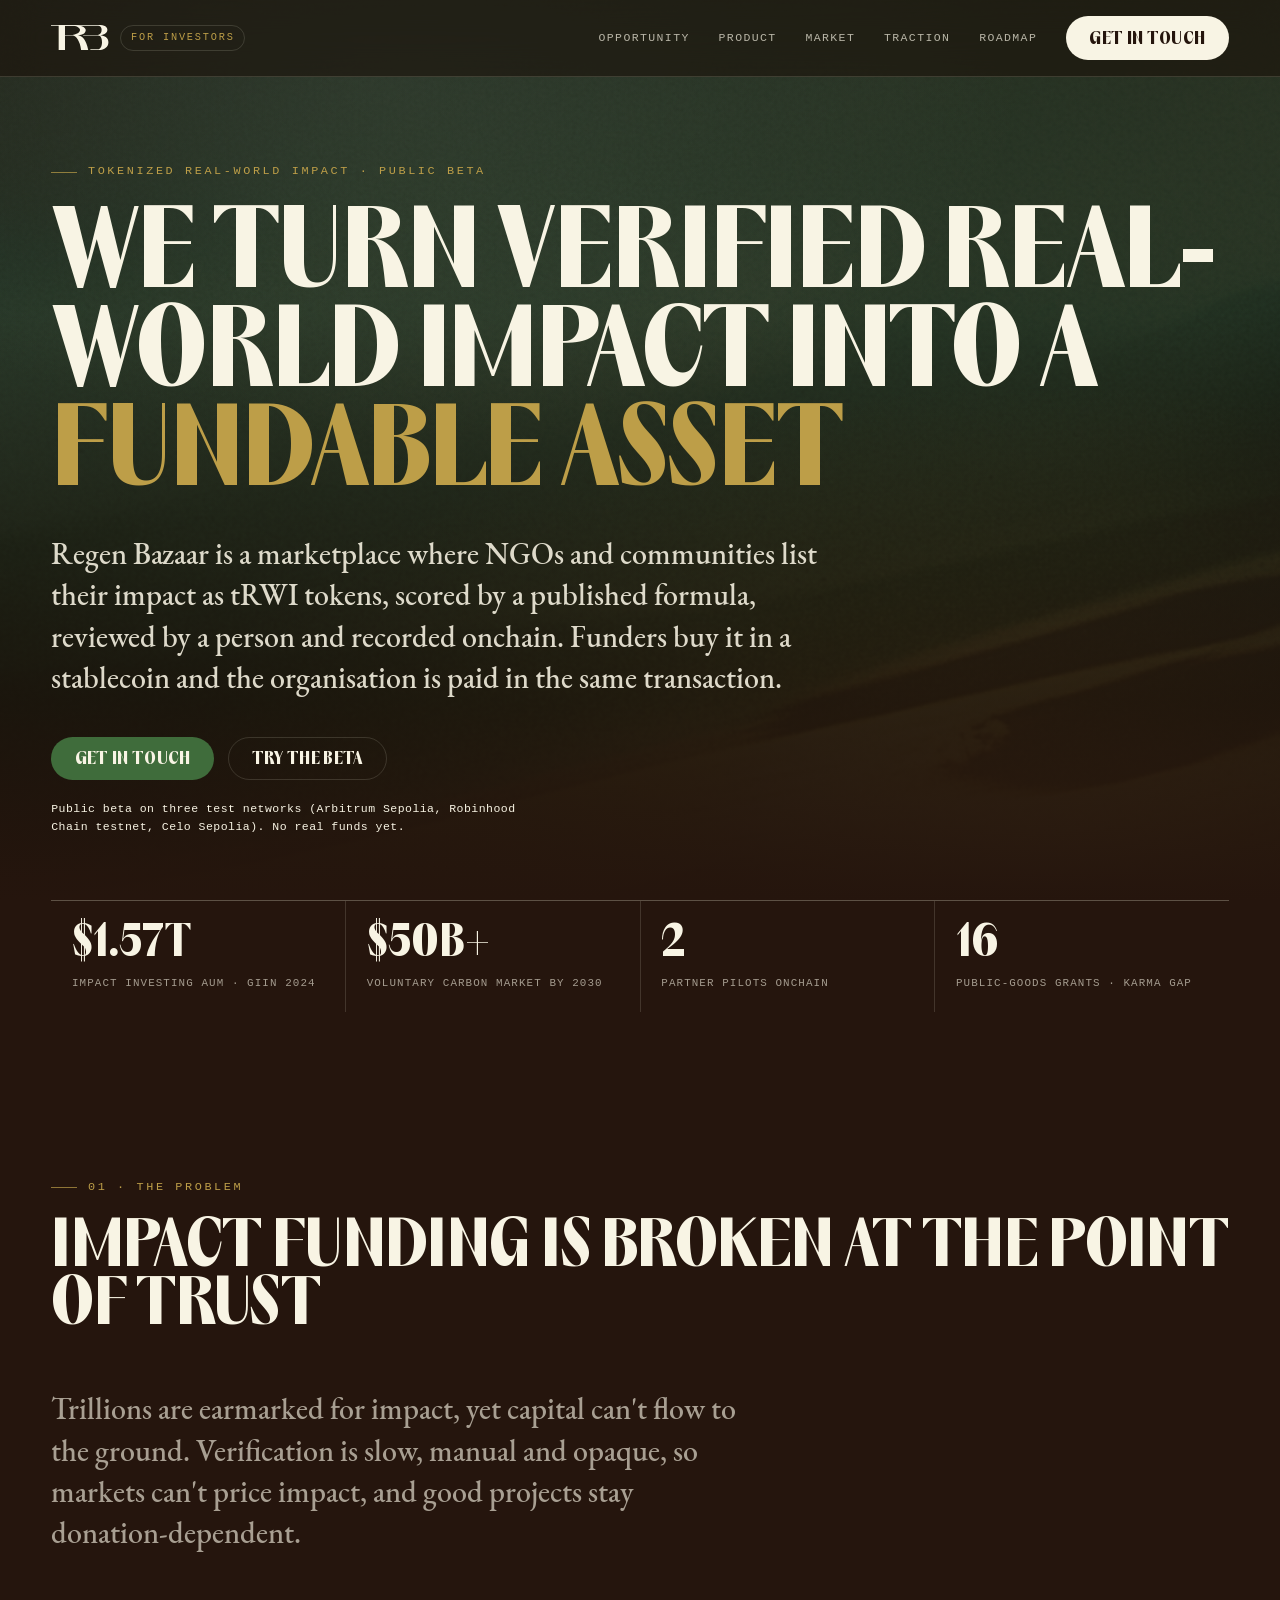
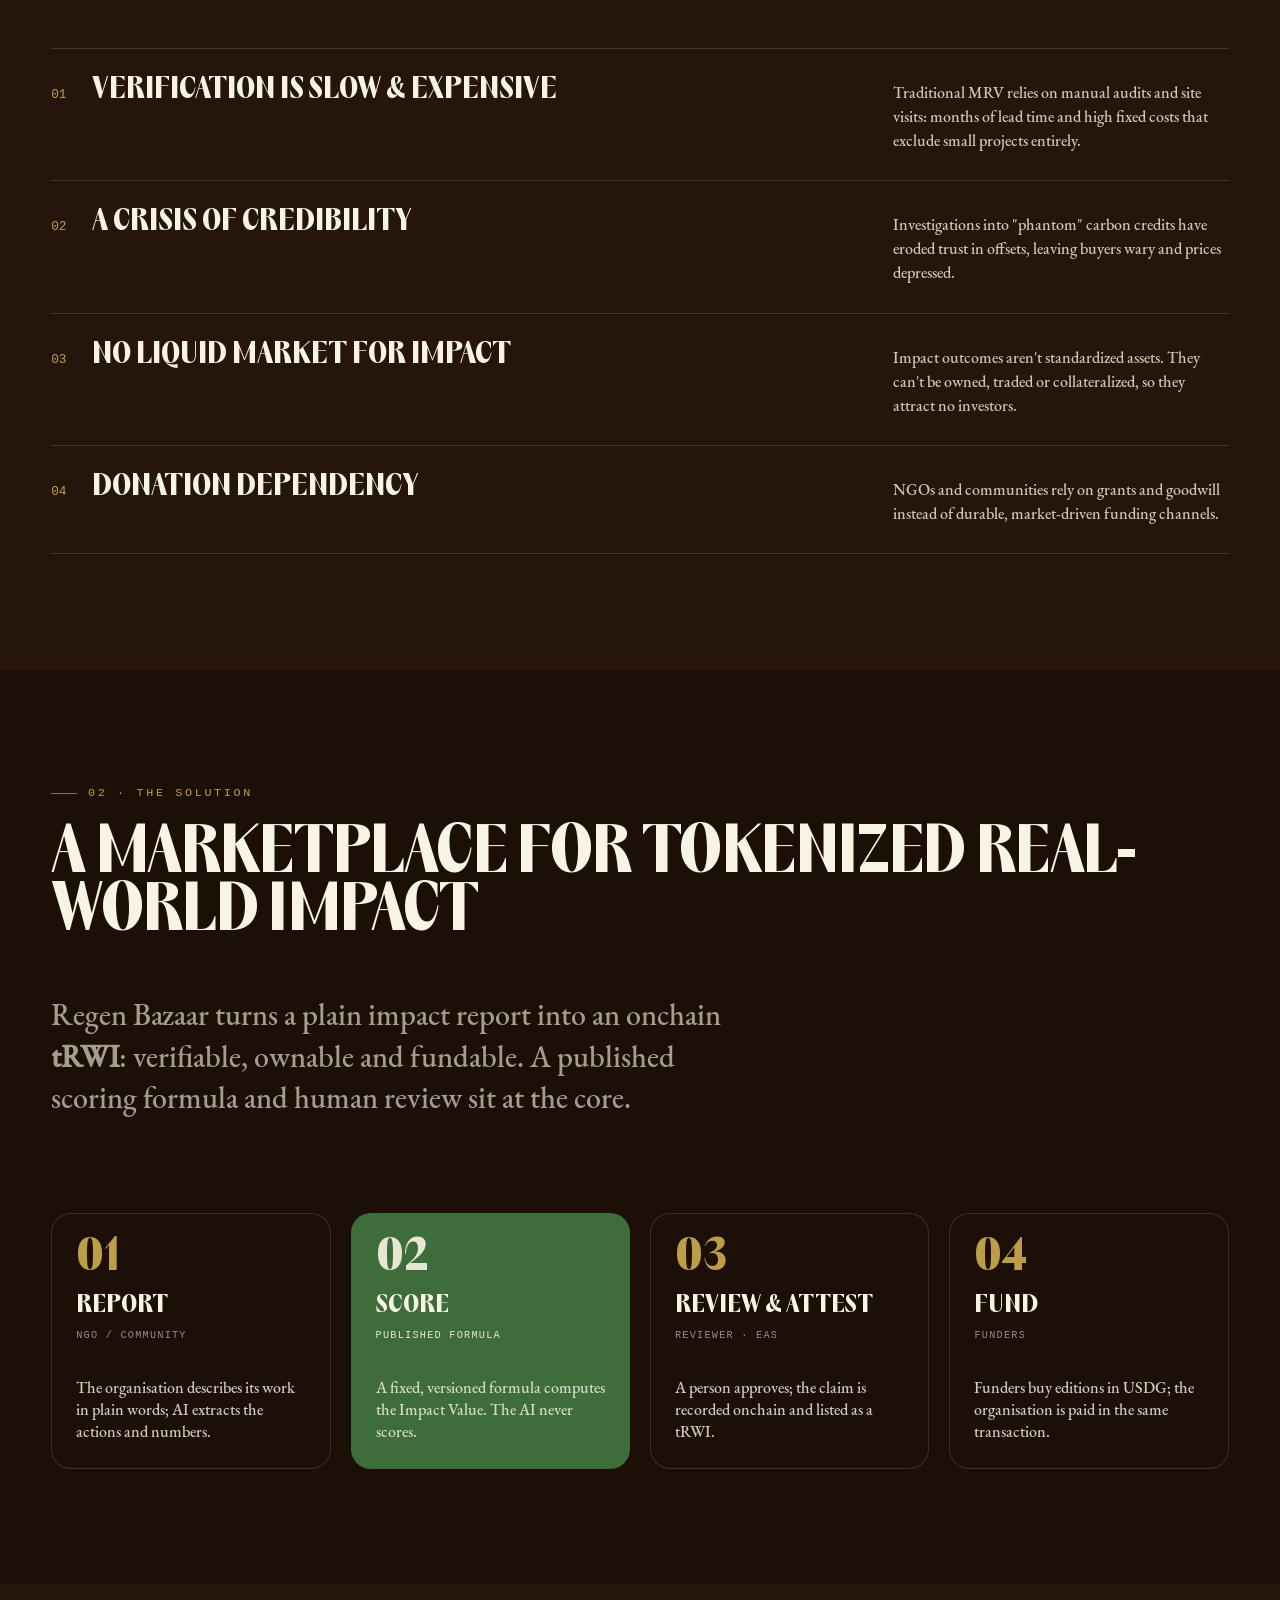
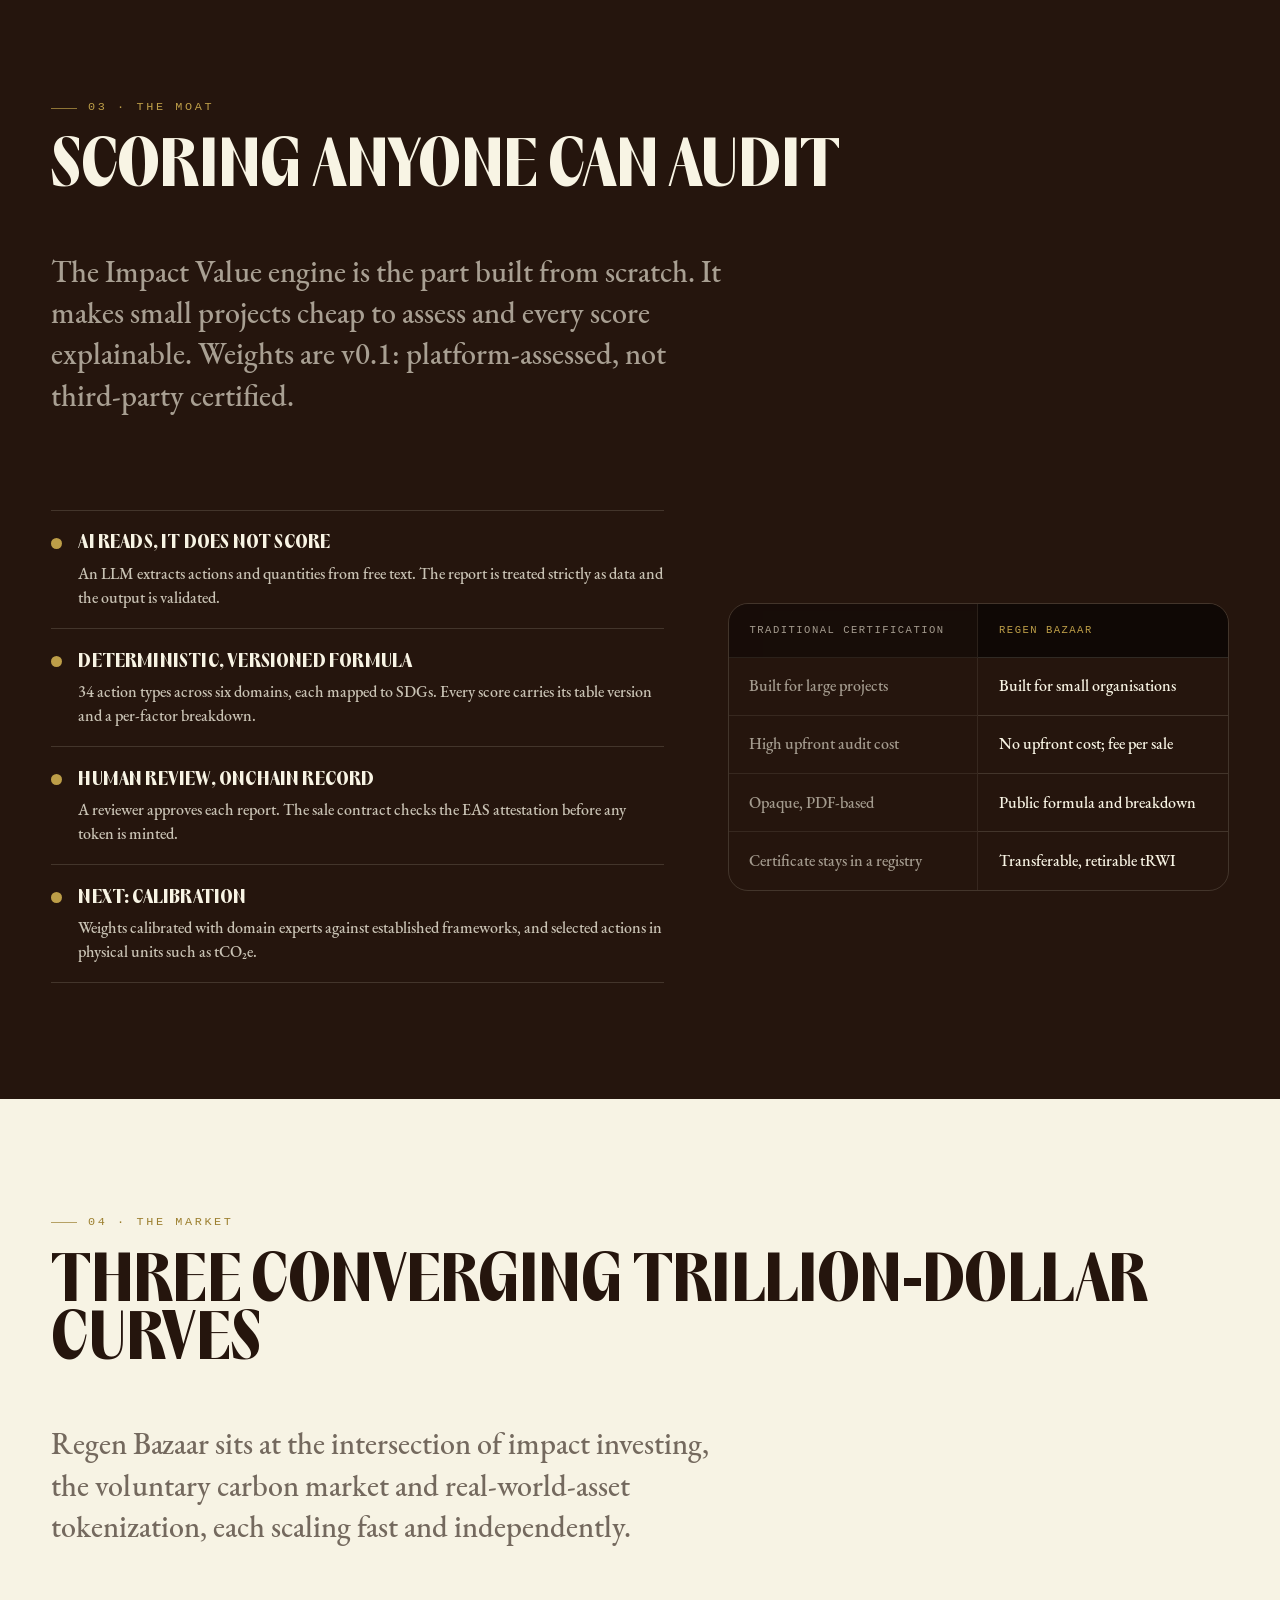
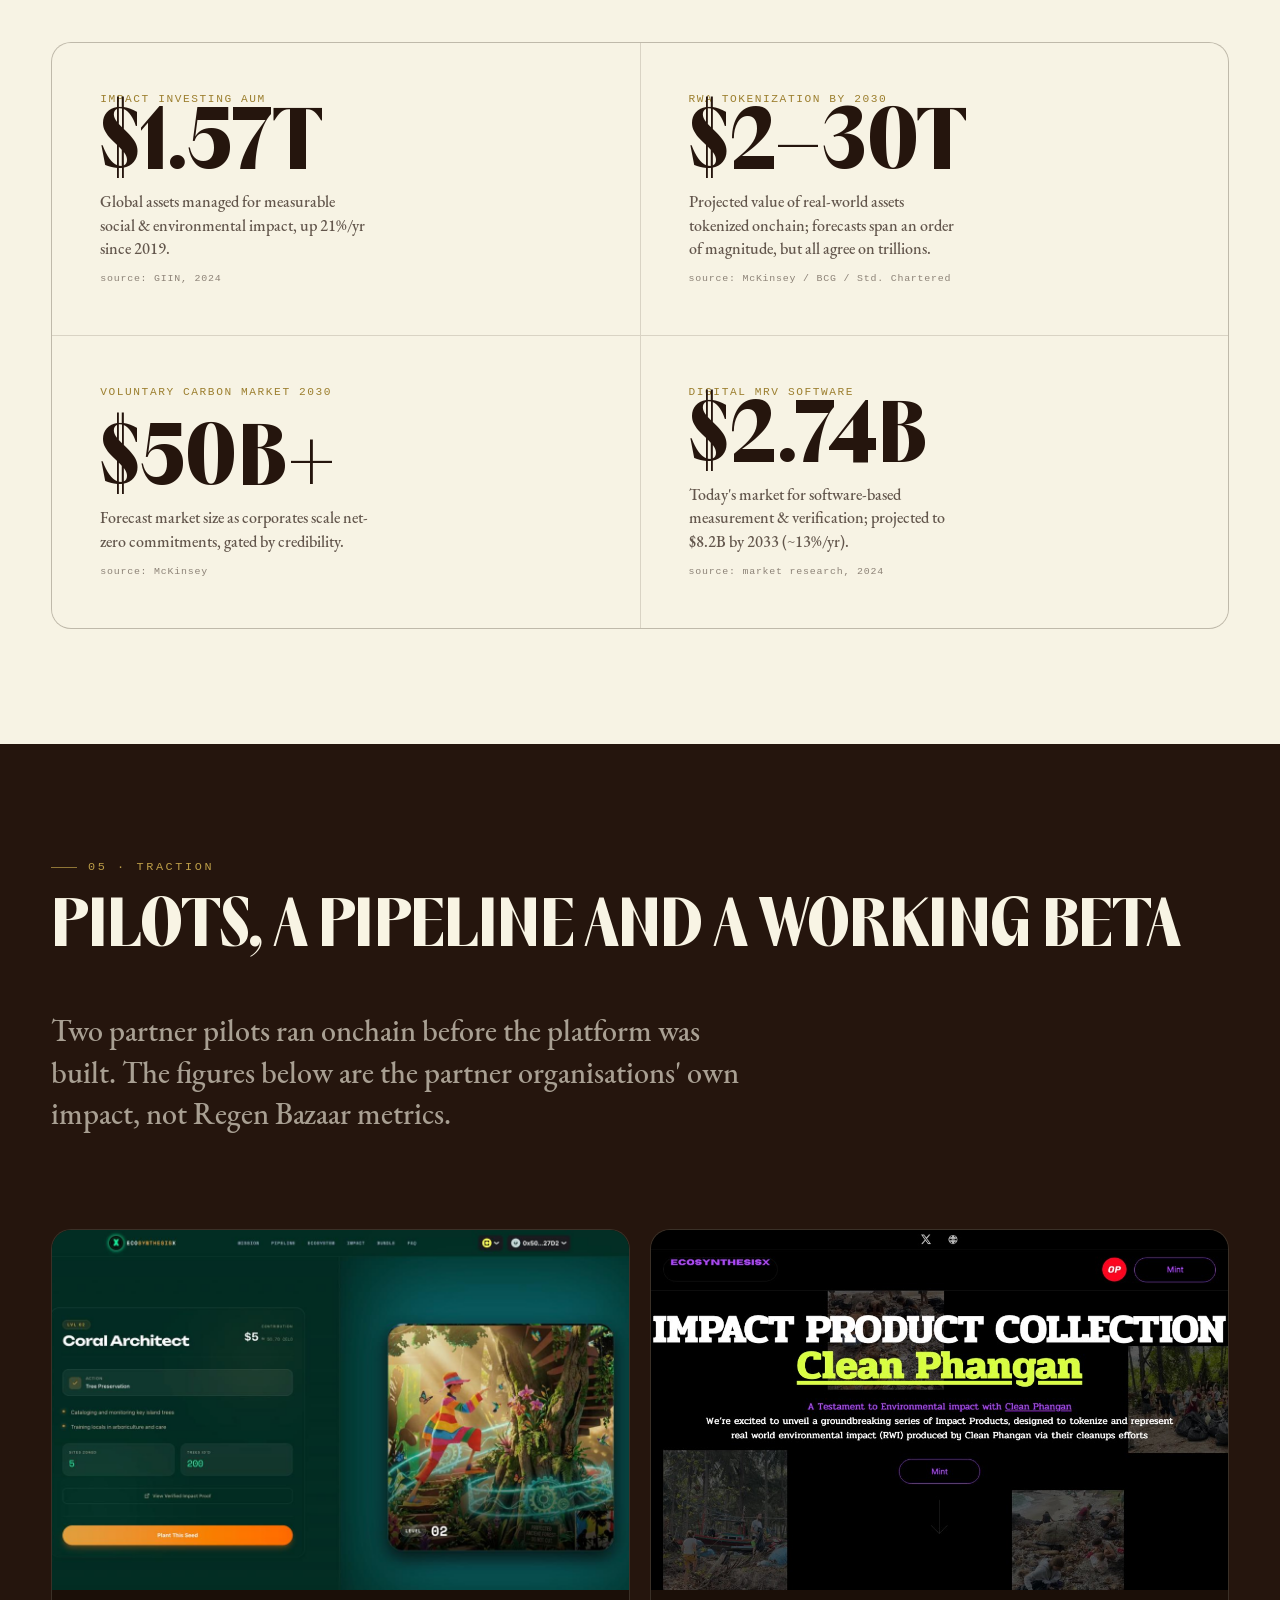
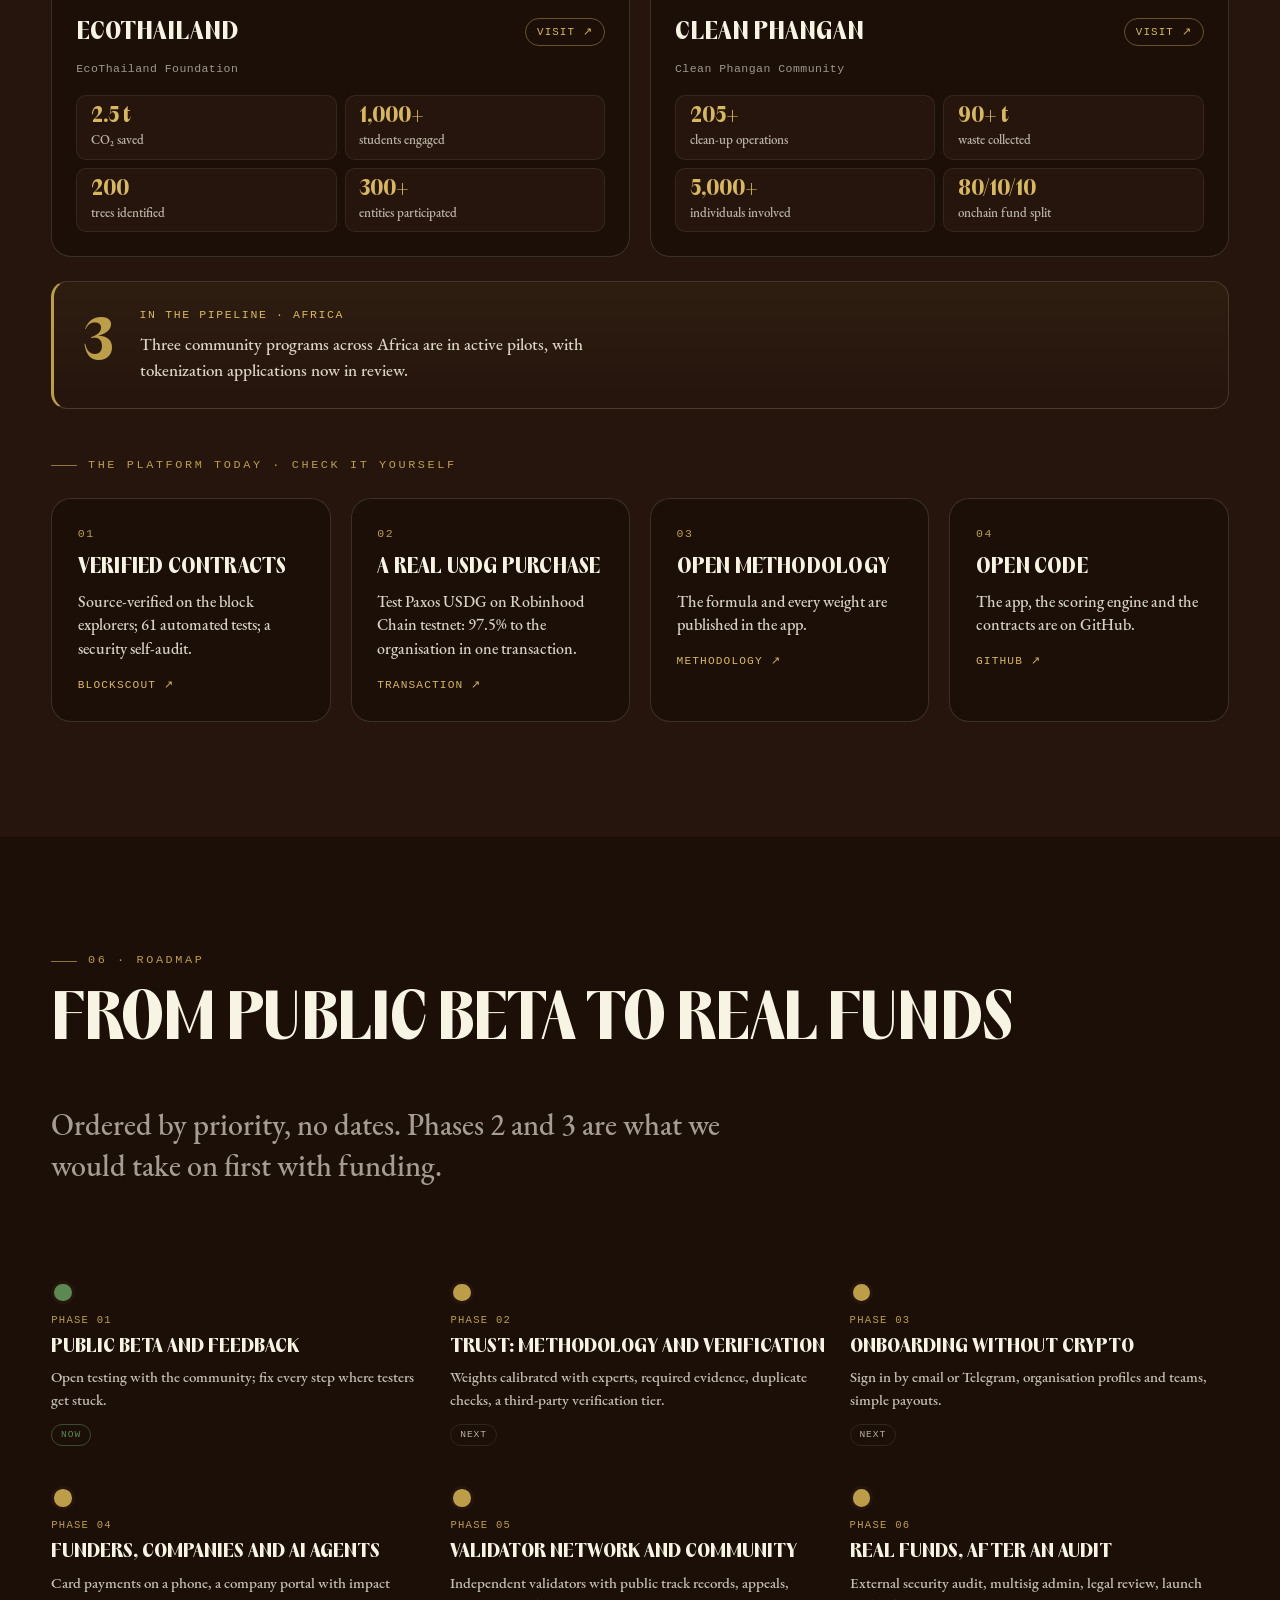
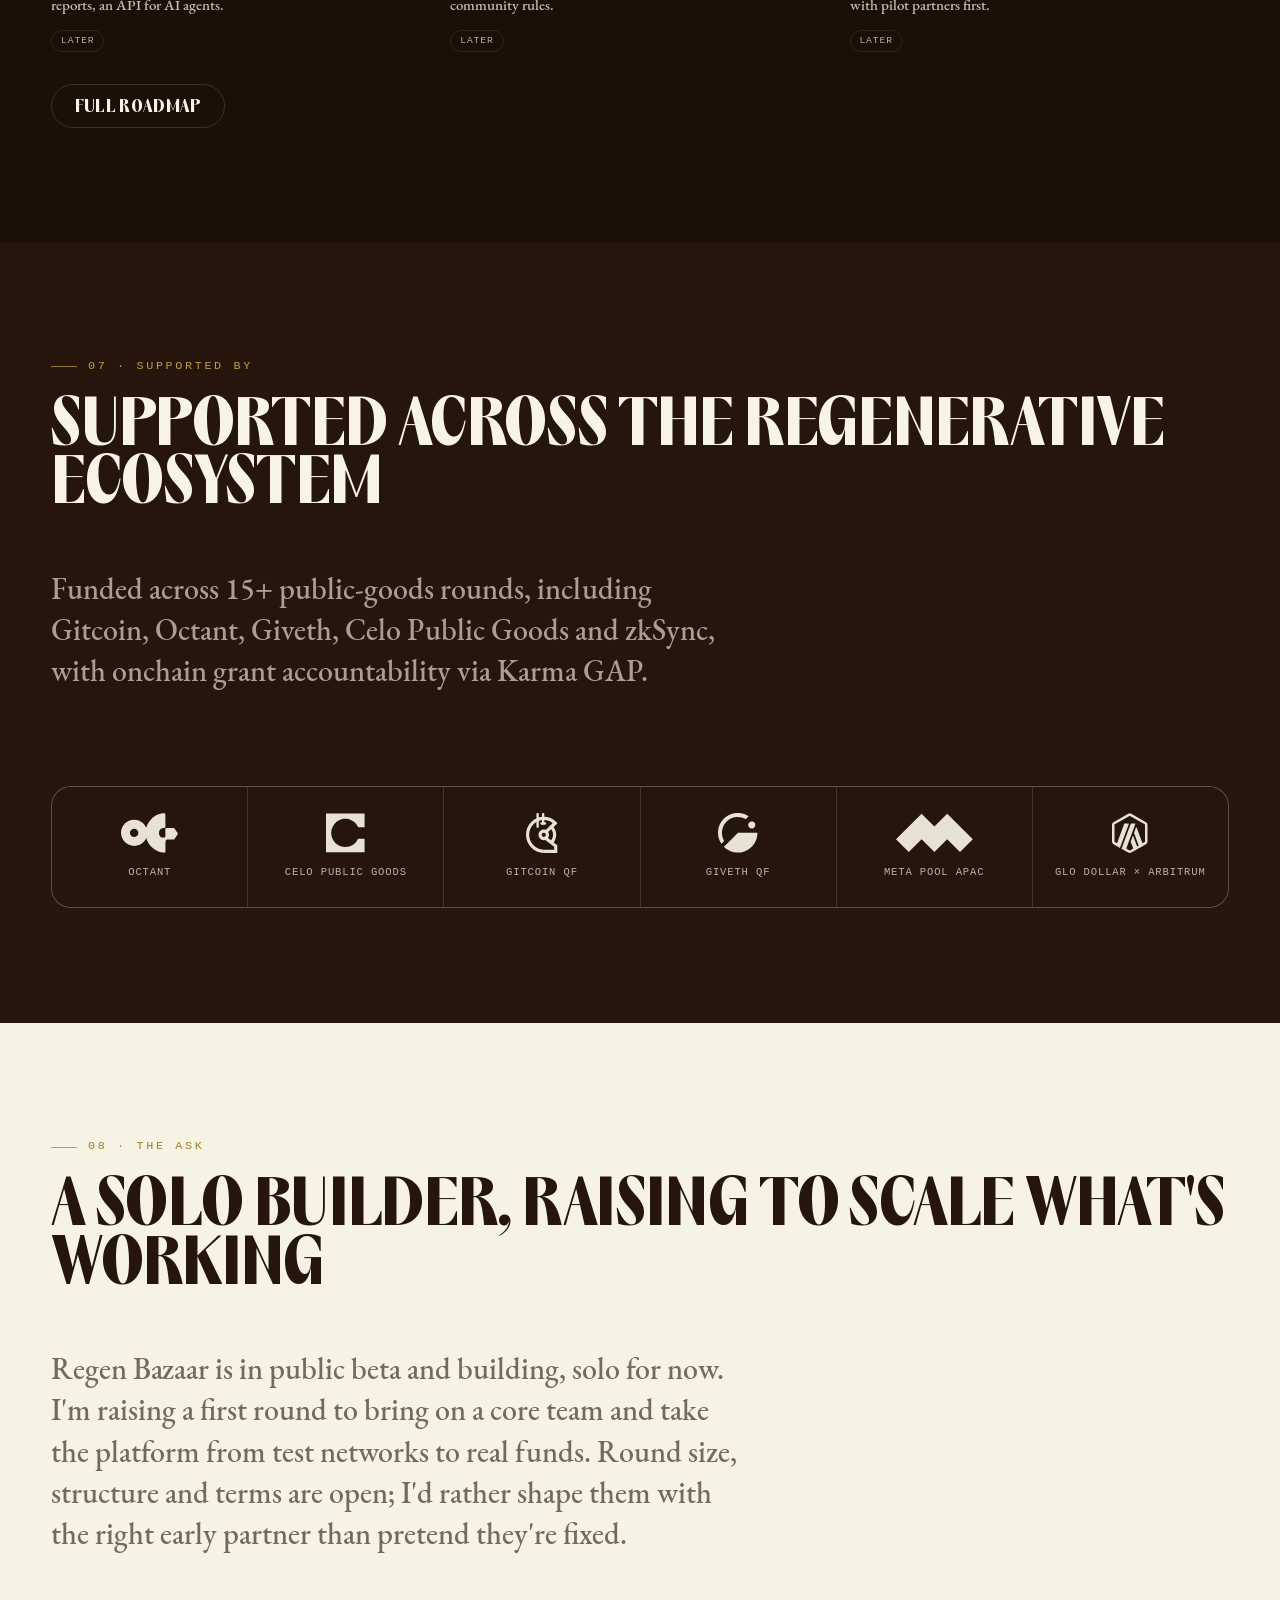
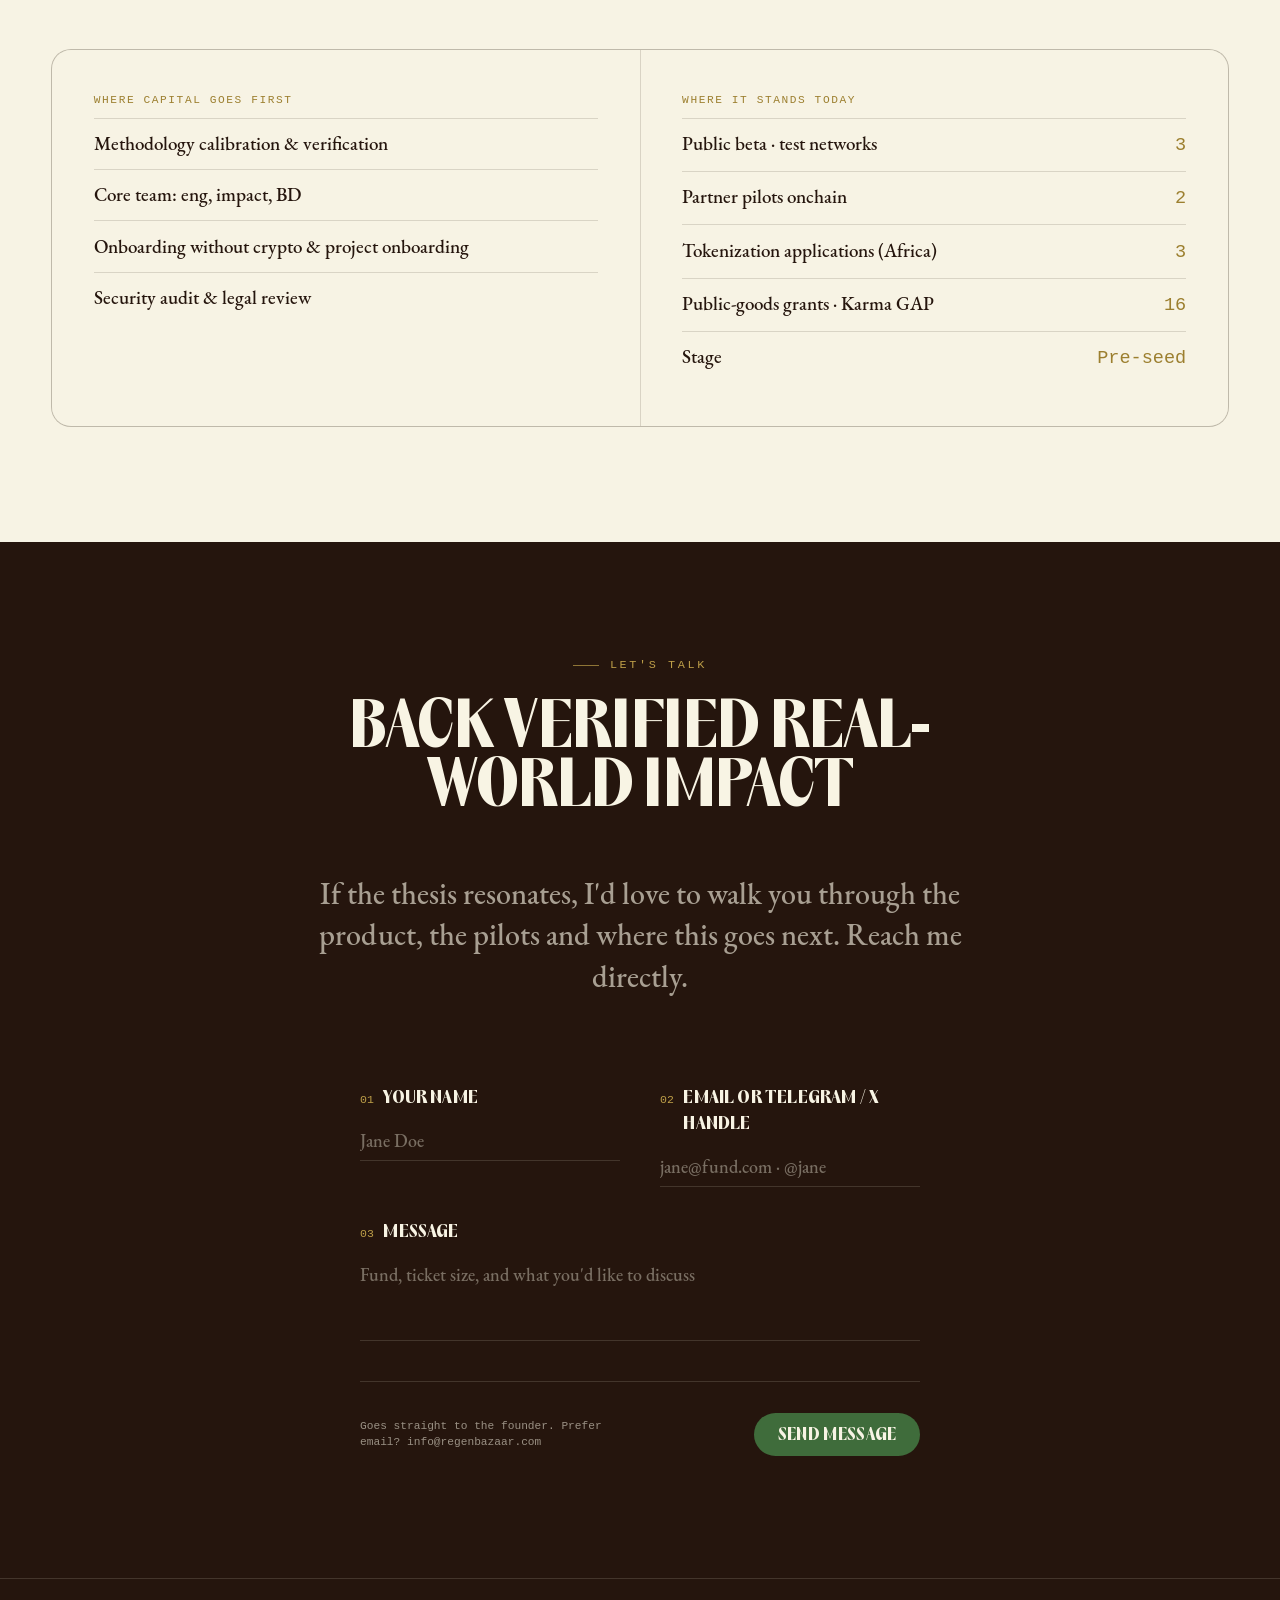
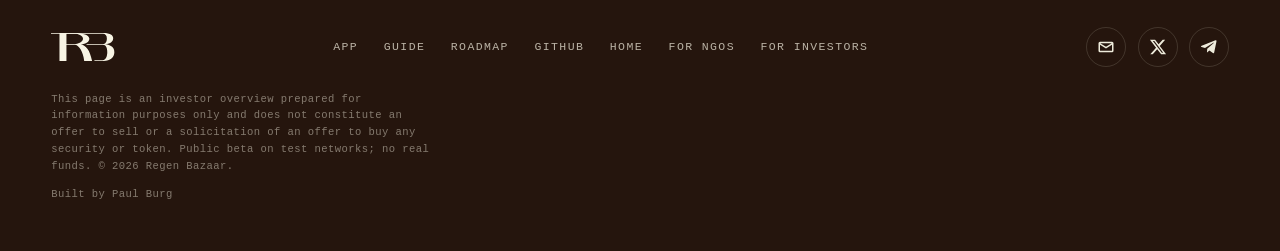
==== commit 04fdda1d: "Merge pull request #3 from Regen-Bazaar/feat/live-product Landing: sell the live beta (app links, sc" ====
--- a/investors.html
+++ b/investors.html
@@ -13,10 +13,10 @@
 
       gtag('config', 'G-385NGNGD7J');
     </script>
-    <title>Regen Bazaar — For Investors</title>
+    <title>Regen Bazaar | For Investors</title>
     <meta
       name="description"
-      content="Regen Bazaar — the marketplace for tokenized Real-World Impact (tRWI), powered by digital MRV. Investor overview."
+      content="Regen Bazaar: a marketplace for tokenized real-world impact (tRWI), scored by a published formula and recorded onchain. Investor overview. Public beta on test networks."
     />
     <link rel="icon" href="assets/icon.svg" type="image/svg+xml" />
     <link rel="icon" type="image/png" sizes="32x32" href="assets/favicon-32.png" />
@@ -26,17 +26,18 @@
     <link rel="canonical" href="https://www.regenbazaar.com/investors" />
     <meta property="og:type" content="website" />
     <meta property="og:site_name" content="Regen Bazaar" />
-    <meta property="og:title" content="Regen Bazaar — For Investors" />
-    <meta property="og:description" content="The marketplace for tokenized Real-World Impact (tRWI), powered by digital MRV. Investor overview." />
+    <meta property="og:title" content="Regen Bazaar | For Investors" />
+    <meta property="og:description" content="A marketplace for tokenized real-world impact (tRWI), scored by a published formula and recorded onchain. Investor overview." />
     <meta property="og:url" content="https://www.regenbazaar.com/investors" />
-    <meta property="og:image" content="https://www.regenbazaar.com/assets/og-image.jpg" />
+    <meta property="og:image" content="https://www.regenbazaar.com/assets/og-card.jpg" />
     <meta property="og:image:width" content="1200" />
     <meta property="og:image:height" content="630" />
+    <meta property="og:image:alt" content="Regen Bazaar: fund real-world impact. Public beta." />
     <meta name="twitter:card" content="summary_large_image" />
     <meta name="twitter:site" content="@RegenBazaar" />
-    <meta name="twitter:title" content="Regen Bazaar — For Investors" />
+    <meta name="twitter:title" content="Regen Bazaar | For Investors" />
     <meta name="twitter:description" content="Tokenized Real-World Impact, powered by digital MRV. Investor overview." />
-    <meta name="twitter:image" content="https://www.regenbazaar.com/assets/og-image.jpg" />
+    <meta name="twitter:image" content="https://www.regenbazaar.com/assets/og-card.jpg" />
     <link rel="preload" href="assets/background.jpg" as="image" fetchpriority="high" />
     <link rel="preload" href="assets/pp-acma.ttf" as="font" type="font/ttf" crossorigin />
     <link rel="stylesheet" href="investors.css" />
@@ -45,16 +46,16 @@
   <body>
     <!-- ===================== NAV ===================== -->
     <nav class="nav">
-      <a class="nav-brand" href="/" aria-label="Regen Bazaar — Home">
+      <a class="nav-brand" href="/" aria-label="Regen Bazaar home">
         <img src="assets/logo.svg" alt="Regen Bazaar" />
         <span class="pill">For Investors</span>
       </a>
       <div class="nav-links">
         <a class="navlink" href="#opportunity">Opportunity</a>
-        <a class="navlink" href="#dmrv">dMRV</a>
+        <a class="navlink" href="#solution">Product</a>
         <a class="navlink" href="#market">Market</a>
         <a class="navlink" href="#traction">Traction</a>
-        <a class="navlink" href="#token">$REBAZ</a>
+        <a class="navlink" href="#roadmap">Roadmap</a>
         <a class="btn btn-cream" href="#contact">Get in touch</a>
       </div>
     </nav>
@@ -66,21 +67,26 @@
       </div>
       <div class="wrap">
         <div class="eyebrow hero-eyebrow reveal">
-          Tokenized Real-World Impact · dMRV-native
+          Tokenized Real-World Impact · Public beta
         </div>
         <h1 class="display reveal">
           We turn verified real-world impact into a
-          <span class="accent">tradable asset class</span>
+          <span class="accent">fundable asset</span>
         </h1>
         <p class="serif-lead hero-sub reveal">
-          Regen Bazaar is the marketplace where NGOs and communities tokenize
-          measured environmental and social impact — verified through digital
-          MRV — and sell it to a global market of buyers and investors.
+          Regen Bazaar is a marketplace where NGOs and communities list their
+          impact as tRWI tokens, scored by a published formula, reviewed by a
+          person and recorded onchain. Funders buy it in a stablecoin and the
+          organisation is paid in the same transaction.
         </p>
         <div class="hero-cta reveal">
           <a class="btn btn-green" href="#contact">Get in touch</a>
-          <a class="btn btn-ghost" href="#opportunity">See the thesis</a>
-        </div>
+          <a class="btn btn-ghost" href="https://app.regenbazaar.com" target="_blank" rel="noopener">Try the beta</a>
+        </div>
+        <p class="hero-note reveal">
+          Public beta on three test networks (Arbitrum Sepolia, Robinhood Chain
+          testnet, Celo Sepolia). No real funds yet.
+        </p>
 
         <div class="stat-strip reveal">
           <div class="stat">
@@ -93,7 +99,7 @@
           </div>
           <div class="stat">
             <div class="num">2</div>
-            <div class="lab">Live impact programs onchain</div>
+            <div class="lab">Partner pilots onchain</div>
           </div>
           <div class="stat">
             <div class="num">16</div>
@@ -112,7 +118,7 @@
             <h2 class="display">Impact funding is broken at the point of trust</h2>
             <p class="serif-lead muted">
               Trillions are earmarked for impact, yet capital can't flow to the
-              ground. Verification is slow, manual and opaque — so markets can't
+              ground. Verification is slow, manual and opaque, so markets can't
               price impact, and good projects stay donation-dependent.
             </p>
           </div>
@@ -122,7 +128,7 @@
               <div class="pidx">01</div>
               <div class="ptitle">Verification is slow &amp; expensive</div>
               <div class="pbody">
-                Traditional MRV relies on manual audits and site visits —
+                Traditional MRV relies on manual audits and site visits:
                 months of lead time and high fixed costs that exclude small
                 projects entirely.
               </div>
@@ -139,7 +145,7 @@
               <div class="pidx">03</div>
               <div class="ptitle">No liquid market for impact</div>
               <div class="pbody">
-                Impact outcomes aren't standardized assets — they can't be
+                Impact outcomes aren't standardized assets. They can't be
                 owned, traded or collateralized, so they attract no investors.
               </div>
             </div>
@@ -164,64 +170,63 @@
               A marketplace for tokenized Real-World Impact
             </h2>
             <p class="serif-lead muted">
-              Regen Bazaar packages measured impact into onchain
-              <strong>Impact Products</strong> — verifiable, ownable and
-              tradable. dMRV sits at the core, turning raw field data into
-              trusted, priced assets.
+              Regen Bazaar turns a plain impact report into an onchain
+              <strong>tRWI</strong>: verifiable, ownable and fundable. A
+              published scoring formula and human review sit at the core.
             </p>
           </div>
 
           <div class="flow reveal">
             <div class="flow-step">
               <div class="snum">01</div>
-              <h4>Tokenize</h4>
+              <h4>Report</h4>
               <div class="stag">NGO / community</div>
               <p>
-                Projects upload impact data — actions, outcomes, evidence —
-                and mint it into an Impact Product.
+                The organisation describes its work in plain words; AI extracts
+                the actions and numbers.
               </p>
             </div>
             <div class="flow-step hl">
               <div class="snum">02</div>
-              <h4>Verify</h4>
-              <div class="stag">dMRV engine</div>
+              <h4>Score</h4>
+              <div class="stag">Published formula</div>
               <p>
-                Digital MRV measures, reports and verifies the impact with an
-                auditable, onchain provenance trail.
+                A fixed, versioned formula computes the Impact Value. The AI
+                never scores.
               </p>
             </div>
             <div class="flow-step">
               <div class="snum">03</div>
-              <h4>List</h4>
-              <div class="stag">Marketplace</div>
+              <h4>Review &amp; attest</h4>
+              <div class="stag">Reviewer · EAS</div>
               <p>
-                Verified products are priced and listed for a global market of
-                buyers and impact investors.
+                A person approves; the claim is recorded onchain and listed as a
+                tRWI.
               </p>
             </div>
             <div class="flow-step">
               <div class="snum">04</div>
-              <h4>Trade &amp; stake</h4>
-              <div class="stag">$REBAZ economy</div>
+              <h4>Fund</h4>
+              <div class="stag">Funders</div>
               <p>
-                Products are bought, staked and used as collateral — returns
-                flow back to projects and holders.
+                Funders buy editions in USDG; the organisation is paid in the
+                same transaction.
               </p>
             </div>
           </div>
         </div>
       </section>
 
-      <!-- ===================== dMRV DEEP DIVE ===================== -->
-      <section class="section-pad" id="dmrv" data-screen-label="dMRV">
+      <!-- ===================== SCORING / MOAT ===================== -->
+      <section class="section-pad" id="scoring" data-screen-label="Scoring">
         <div class="wrap">
           <div class="section-head reveal">
             <div class="eyebrow">03 · The moat</div>
-            <h2 class="display">dMRV is the unlock</h2>
+            <h2 class="display">Scoring anyone can audit</h2>
             <p class="serif-lead muted">
-              Digital Measurement, Reporting &amp; Verification replaces manual
-              audits with sensors, satellites, AI and onchain proofs — making
-              impact cheap to verify, hard to fake, and instantly tradable.
+              The Impact Value engine is the part built from scratch. It makes
+              small projects cheap to assess and every score explainable.
+              Weights are v0.1: platform-assessed, not third-party certified.
             </p>
           </div>
 
@@ -230,40 +235,43 @@
               <div class="feature-item">
                 <div class="dot"></div>
                 <div>
-                  <h5>Multi-source measurement</h5>
+                  <h5>AI reads, it does not score</h5>
                   <p>
-                    IoT sensors, satellite &amp; remote sensing, and field
-                    evidence captured at the source.
+                    An LLM extracts actions and quantities from free text. The
+                    report is treated strictly as data and the output is
+                    validated.
                   </p>
                 </div>
               </div>
               <div class="feature-item">
                 <div class="dot"></div>
                 <div>
-                  <h5>AI-assisted verification</h5>
+                  <h5>Deterministic, versioned formula</h5>
                   <p>
-                    Models cross-check claims against data, flag anomalies and
-                    compress months of audit into minutes.
+                    34 action types across six domains, each mapped to SDGs.
+                    Every score carries its table version and a per-factor
+                    breakdown.
                   </p>
                 </div>
               </div>
               <div class="feature-item">
                 <div class="dot"></div>
                 <div>
-                  <h5>Onchain provenance</h5>
+                  <h5>Human review, onchain record</h5>
                   <p>
-                    Every datapoint and verification is anchored onchain — an
-                    immutable, double-counting-resistant trail.
+                    A reviewer approves each report. The sale contract checks the
+                    EAS attestation before any token is minted.
                   </p>
                 </div>
               </div>
               <div class="feature-item">
                 <div class="dot"></div>
                 <div>
-                  <h5>Standards-aligned</h5>
+                  <h5>Next: calibration</h5>
                   <p>
-                    Built on the same Measure–Report–Verify logic used by leading
-                    standards like Verra and Gold Standard.
+                    Weights calibrated with domain experts against established
+                    frameworks, and selected actions in physical units such as
+                    tCO₂e.
                   </p>
                 </div>
               </div>
@@ -271,24 +279,24 @@
 
             <div class="compare reveal">
               <div class="crow">
-                <div class="ccell chead">Traditional MRV</div>
-                <div class="ccell chead">Regen Bazaar dMRV</div>
+                <div class="ccell chead">Traditional certification</div>
+                <div class="ccell chead">Regen Bazaar</div>
               </div>
               <div class="crow">
-                <div class="ccell"><div class="ct">Months to verify</div></div>
-                <div class="ccell"><div class="ct">Near-real-time</div></div>
+                <div class="ccell"><div class="ct">Built for large projects</div></div>
+                <div class="ccell"><div class="ct">Built for small organisations</div></div>
               </div>
               <div class="crow">
-                <div class="ccell"><div class="ct">High fixed audit cost</div></div>
-                <div class="ccell"><div class="ct">Marginal cost per project</div></div>
+                <div class="ccell"><div class="ct">High upfront audit cost</div></div>
+                <div class="ccell"><div class="ct">No upfront cost; fee per sale</div></div>
               </div>
               <div class="crow">
                 <div class="ccell"><div class="ct">Opaque, PDF-based</div></div>
-                <div class="ccell"><div class="ct">Auditable onchain trail</div></div>
+                <div class="ccell"><div class="ct">Public formula and breakdown</div></div>
               </div>
               <div class="crow">
-                <div class="ccell"><div class="ct">Illiquid certificate</div></div>
-                <div class="ccell"><div class="ct">Tradable Impact Product</div></div>
+                <div class="ccell"><div class="ct">Certificate stays in a registry</div></div>
+                <div class="ccell"><div class="ct">Transferable, retirable tRWI</div></div>
               </div>
             </div>
           </div>
@@ -303,7 +311,7 @@
             <h2 class="display">Three converging trillion-dollar curves</h2>
             <p class="serif-lead muted">
               Regen Bazaar sits at the intersection of impact investing, the
-              voluntary carbon market and real-world-asset tokenization — each
+              voluntary carbon market and real-world-asset tokenization, each
               scaling fast and independently.
             </p>
           </div>
@@ -314,7 +322,7 @@
               <div class="tnum">$1.57T</div>
               <div class="tdesc">
                 Global assets managed for measurable social &amp; environmental
-                impact — up 21%/yr since 2019.
+                impact, up 21%/yr since 2019.
               </div>
               <div class="tsrc">source: GIIN, 2024</div>
             </div>
@@ -322,7 +330,7 @@
               <div class="tlabel">RWA tokenization by 2030</div>
               <div class="tnum">$2–30T</div>
               <div class="tdesc">
-                Projected value of real-world assets tokenized onchain —
+                Projected value of real-world assets tokenized onchain;
                 forecasts span an order of magnitude, but all agree on trillions.
               </div>
               <div class="tsrc">source: McKinsey / BCG / Std. Chartered</div>
@@ -331,8 +339,8 @@
               <div class="tlabel">Voluntary carbon market 2030</div>
               <div class="tnum">$50B+</div>
               <div class="tdesc">
-                Forecast market size as corporates scale net-zero commitments —
-                gated by credibility, which dMRV restores.
+                Forecast market size as corporates scale net-zero commitments,
+                gated by credibility.
               </div>
               <div class="tsrc">source: McKinsey</div>
             </div>
@@ -340,7 +348,7 @@
               <div class="tlabel">Digital MRV software</div>
               <div class="tnum">$2.74B</div>
               <div class="tdesc">
-                Today's market for software-based measurement &amp; verification —
+                Today's market for software-based measurement &amp; verification;
                 projected to $8.2B by 2033 (~13%/yr).
               </div>
               <div class="tsrc">source: market research, 2024</div>
@@ -354,11 +362,11 @@
         <div class="wrap">
           <div class="section-head reveal">
             <div class="eyebrow">05 · Traction</div>
-            <h2 class="display">Already live, already measured</h2>
+            <h2 class="display">Pilots, a pipeline and a working beta</h2>
             <p class="serif-lead muted">
-              Two partner programs are tokenized and onchain today, with verified
-              field metrics — proof the model works beyond theory. (Figures below
-              are partner-NGO impact delivered through Regen Bazaar pilots.)
+              Two partner pilots ran onchain before the platform was built. The
+              figures below are the partner organisations' own impact, not
+              Regen Bazaar metrics.
             </p>
           </div>
 
@@ -434,144 +442,37 @@
               <div class="pipeline-k">In the pipeline · Africa</div>
               <div class="pipeline-d">
                 Three community programs across Africa are in active pilots, with
-                live tokenization applications now in review — the next cohort of
-                onchain impact.
-              </div>
-            </div>
-          </div>
-        </div>
-      </section>
-
-      <!-- ===================== COMPETITIVE ===================== -->
-      <section class="section-pad bg-ink2" id="why-us" data-screen-label="Competitive">
-        <div class="wrap">
-          <div class="section-head reveal">
-            <div class="eyebrow">06 · Why us</div>
-            <h2 class="display">Purpose-built for verified impact products</h2>
-            <p class="serif-lead muted">
-              Others tokenize carbon or build verification tooling in isolation.
-              Regen Bazaar combines dMRV verification with a liquid marketplace
-              for any real-world impact.
-            </p>
-          </div>
-
-          <div class="tablewrap reveal">
-            <div class="table-scroll">
-              <table class="comp">
-                <thead>
-                  <tr>
-                    <th>Project</th>
-                    <th>Focus</th>
-                    <th>dMRV</th>
-                    <th>Impact marketplace</th>
-                    <th>Beyond carbon</th>
-                  </tr>
-                </thead>
-                <tbody>
-                  <tr class="us">
-                    <td>Regen Bazaar</td>
-                    <td>Tokenized real-world impact</td>
-                    <td class="yes">Yes</td>
-                    <td class="yes">Yes</td>
-                    <td class="yes">Yes</td>
-                  </tr>
-                  <tr>
-                    <td>Toucan / KlimaDAO</td>
-                    <td>Carbon bridging &amp; DeFi</td>
-                    <td class="no">No</td>
-                    <td>Partial</td>
-                    <td class="no">No</td>
-                  </tr>
-                  <tr>
-                    <td>Open Forest Protocol</td>
-                    <td>Forest-carbon dMRV</td>
-                    <td class="yes">Yes</td>
-                    <td class="no">No</td>
-                    <td class="no">No</td>
-                  </tr>
-                  <tr>
-                    <td>Pachama / Sylvera</td>
-                    <td>MRV &amp; ratings SaaS</td>
-                    <td class="yes">Yes</td>
-                    <td class="no">No</td>
-                    <td class="no">No</td>
-                  </tr>
-                  <tr>
-                    <td>Regen Network</td>
-                    <td>Onchain eco-credit ledger</td>
-                    <td>Partial</td>
-                    <td>Partial</td>
-                    <td class="yes">Yes</td>
-                  </tr>
-                </tbody>
-              </table>
-            </div>
-          </div>
-        </div>
-      </section>
-
-      <!-- ===================== TOKENOMICS ===================== -->
-      <section class="section-pad" id="token" data-screen-label="Tokenomics">
-        <div class="wrap">
-          <div class="section-head reveal">
-            <div class="eyebrow">07 · $REBAZ token</div>
-            <h2 class="display">A utility token that compounds the flywheel</h2>
-            <p class="serif-lead muted">
-              $REBAZ is the planned coordination layer for the marketplace —
-              governance, liquidity, lending and staking — routing value back to
-              impact projects. Token design below; supply and launch terms will
-              be set ahead of TGE.
-            </p>
-          </div>
-
-          <div class="util-grid reveal">
-            <div class="util">
-              <img src="assets/icon-gov.png" alt="" />
-              <h5>Governance voting</h5>
-              <p>
-                Holders vote on project funding, platform updates and protocol
-                direction.
-              </p>
-            </div>
-            <div class="util">
-              <img src="assets/icon-lending.png" alt="" />
-              <h5>Impact lending</h5>
-              <p>
-                A medium for impact-driven lending, rewarding lenders and
-                successful outcomes.
-              </p>
-            </div>
-            <div class="util">
-              <img src="assets/icon-liquidity.png" alt="" />
-              <h5>Liquidity pools</h5>
-              <p>
-                $REBAZ/$ETH pairs enable decentralized trading and token
-                accessibility.
-              </p>
-            </div>
-            <div class="util">
-              <img src="assets/icon-purchase.png" alt="" />
-              <h5>Purchase impact products</h5>
-              <p>
-                Used directly to buy Impact Products across the marketplace.
-              </p>
-            </div>
-            <div class="util">
-              <img src="assets/icon-staking.png" alt="" />
-              <h5>Staking rewards</h5>
-              <p>
-                Stake Impact Products and $REBAZ to earn rewards and sustain
-                projects.
-              </p>
-            </div>
-            <div class="util">
-              <img src="assets/icon-qf.png" alt="" />
-              <h5>Quadratic funding</h5>
-              <p>
-                Staked rewards redistribute to projects via quadratic funding,
-                amplifying community support.
-              </p>
-            </div>
+                tokenization applications now in review.
+              </div>
+            </div>
+          </div>
+
+          <div class="eyebrow reveal" style="margin: 3rem 0 1.5rem">The platform today · check it yourself</div>
+          <div class="grid cols-4 reveal">
+            <a class="card" href="https://arbitrum-sepolia.blockscout.com/address/0x79E4bEAF41F415cE3DF55DaDe3F86423e5399030?tab=contract" target="_blank" rel="noopener">
+              <div class="knum">01</div>
+              <h4>Verified contracts</h4>
+              <p>Source-verified on the block explorers; 61 automated tests; a security self-audit.</p>
+              <span class="go">Blockscout ↗</span>
+            </a>
+            <a class="card" href="https://explorer.testnet.chain.robinhood.com/tx/0xea4a18d20c2fc3c4ed2a46ef7681129a99b905118745ff2de9ad95609ca2ba77" target="_blank" rel="noopener">
+              <div class="knum">02</div>
+              <h4>A real USDG purchase</h4>
+              <p>Test Paxos USDG on Robinhood Chain testnet: 97.5% to the organisation in one transaction.</p>
+              <span class="go">Transaction ↗</span>
+            </a>
+            <a class="card" href="https://app.regenbazaar.com/methodology" target="_blank" rel="noopener">
+              <div class="knum">03</div>
+              <h4>Open methodology</h4>
+              <p>The formula and every weight are published in the app.</p>
+              <span class="go">Methodology ↗</span>
+            </a>
+            <a class="card" href="https://github.com/Regen-Bazaar/regenbazaar-beta" target="_blank" rel="noopener">
+              <div class="knum">04</div>
+              <h4>Open code</h4>
+              <p>The app, the scoring engine and the contracts are on GitHub.</p>
+              <span class="go">GitHub ↗</span>
+            </a>
           </div>
         </div>
       </section>
@@ -580,47 +481,55 @@
       <section class="section-pad bg-ink2" id="roadmap" data-screen-label="Roadmap">
         <div class="wrap">
           <div class="section-head reveal">
-            <div class="eyebrow">08 · Roadmap</div>
-            <h2 class="display">From manual tokenization to automated dMRV</h2>
-          </div>
-
-          <div class="roadmap reveal">
+            <div class="eyebrow">06 · Roadmap</div>
+            <h2 class="display">From public beta to real funds</h2>
+            <p class="serif-lead muted">
+              Ordered by priority, no dates. Phases 2 and 3 are what we would
+              take on first with funding.
+            </p>
+          </div>
+
+          <div class="roadmap six reveal">
             <div class="phase done">
               <div class="ph">Phase 01</div>
-              <h5>Manual tokenization</h5>
-              <p>
-                NGO/community profiles, impact-data upload, tokenization handled
-                by the Regen Bazaar team.
-              </p>
-              <span class="status">Live</span>
+              <h5>Public beta and feedback</h5>
+              <p>Open testing with the community; fix every step where testers get stuck.</p>
+              <span class="status">Now</span>
             </div>
             <div class="phase">
               <div class="ph">Phase 02</div>
-              <h5>Automatic tokenization</h5>
-              <p>
-                RWI data framework — impact value &amp; price converter, image
-                generator, Impact Product factory contract.
-              </p>
-              <span class="status">In progress</span>
+              <h5>Trust: methodology and verification</h5>
+              <p>Weights calibrated with experts, required evidence, duplicate checks, a third-party verification tier.</p>
+              <span class="status">Next</span>
             </div>
             <div class="phase">
               <div class="ph">Phase 03</div>
-              <h5>Buyers interface</h5>
-              <p>
-                Buyer profiles, search and purchase flow for desired Impact
-                Products.
-              </p>
+              <h5>Onboarding without crypto</h5>
+              <p>Sign in by email or Telegram, organisation profiles and teams, simple payouts.</p>
               <span class="status">Next</span>
             </div>
             <div class="phase">
               <div class="ph">Phase 04</div>
-              <h5>Staking &amp; token launch</h5>
-              <p>
-                Staking contracts for Impact Products and $REBAZ; utility token
-                launch.
-              </p>
-              <span class="status">Planned</span>
-            </div>
+              <h5>Funders, companies and AI agents</h5>
+              <p>Card payments on a phone, a company portal with impact reports, an API for AI agents.</p>
+              <span class="status">Later</span>
+            </div>
+            <div class="phase">
+              <div class="ph">Phase 05</div>
+              <h5>Validator network and community</h5>
+              <p>Independent validators with public track records, appeals, community rules.</p>
+              <span class="status">Later</span>
+            </div>
+            <div class="phase">
+              <div class="ph">Phase 06</div>
+              <h5>Real funds, after an audit</h5>
+              <p>External security audit, multisig admin, legal review, launch with pilot partners first.</p>
+              <span class="status">Later</span>
+            </div>
+          </div>
+
+          <div class="hero-cta section-link reveal">
+            <a class="btn btn-ghost" href="https://app.regenbazaar.com/roadmap" target="_blank" rel="noopener">Full roadmap</a>
           </div>
         </div>
       </section>
@@ -629,11 +538,11 @@
       <section class="section-pad" id="backers" data-screen-label="Backers">
         <div class="wrap">
           <div class="section-head reveal">
-            <div class="eyebrow">09 · Supported by</div>
+            <div class="eyebrow">07 · Supported by</div>
             <h2 class="display">Supported across the regenerative ecosystem</h2>
             <p class="serif-lead muted">
-              Funded across 15+ public-goods rounds — including Gitcoin, Octant,
-              Giveth, Celo Public Goods and zkSync — with onchain grant
+              Funded across 15+ public-goods rounds, including Gitcoin, Octant,
+              Giveth, Celo Public Goods and zkSync, with onchain grant
               accountability via Karma GAP.
             </p>
           </div>
@@ -671,11 +580,12 @@
       <section class="section-pad bg-paper" id="ask" data-screen-label="The Ask">
         <div class="wrap">
           <div class="section-head reveal">
-            <div class="eyebrow">10 · The ask</div>
+            <div class="eyebrow">08 · The ask</div>
             <h2 class="display">A solo builder, raising to scale what's working</h2>
             <p class="serif-lead muted">
-              Regen Bazaar is live and building — solo for now. I'm raising a
-              first round to bring on a core team and automate the dMRV engine.
+              Regen Bazaar is in public beta and building, solo for now. I'm
+              raising a first round to bring on a core team and take the
+              platform from test networks to real funds.
               Round size, structure and terms are open; I'd rather shape them
               with the right early partner than pretend they're fixed.
             </p>
@@ -685,16 +595,17 @@
             <div class="ask-cell">
               <div class="al">Where capital goes first</div>
               <ul class="use-list">
-                <li><span>dMRV automation &amp; engineering</span></li>
-                <li><span>Core team — eng, impact, BD</span></li>
-                <li><span>Marketplace &amp; project onboarding</span></li>
-                <li><span>Legal &amp; token-launch groundwork</span></li>
+                <li><span>Methodology calibration &amp; verification</span></li>
+                <li><span>Core team: eng, impact, BD</span></li>
+                <li><span>Onboarding without crypto &amp; project onboarding</span></li>
+                <li><span>Security audit &amp; legal review</span></li>
               </ul>
             </div>
             <div class="ask-cell">
               <div class="al">Where it stands today</div>
               <ul class="use-list">
-                <li><span>Live partner programs onchain</span><span class="uv">2</span></li>
+                <li><span>Public beta · test networks</span><span class="uv">3</span></li>
+                <li><span>Partner pilots onchain</span><span class="uv">2</span></li>
                 <li><span>Tokenization applications (Africa)</span><span class="uv">3</span></li>
                 <li><span>Public-goods grants · Karma GAP</span><span class="uv">16</span></li>
                 <li><span>Stage</span><span class="uv">Pre-seed</span></li>
@@ -708,7 +619,7 @@
       <section class="section-pad" id="contact" data-screen-label="Closing">
         <div class="wrap closing reveal">
           <div class="eyebrow" style="justify-content: center">Let's talk</div>
-          <h2 class="display">Own a piece of verified real-world impact</h2>
+          <h2 class="display">Back verified real-world impact</h2>
           <p class="serif-lead muted" style="max-width: 48ch">
             If the thesis resonates, I'd love to walk you through the product,
             the pilots and where this goes next. Reach me directly.
@@ -734,7 +645,7 @@
           </form>
           <div id="contactSuccess" style="display: none; text-align: center; padding: 2rem 0">
             <h3 class="display gold">Message sent</h3>
-            <p class="serif-lead muted">Thanks — I'll get back to you shortly.</p>
+            <p class="serif-lead muted">Thanks. I'll get back to you shortly.</p>
           </div>
         </div>
       </section>
@@ -747,10 +658,14 @@
           <a class="nav-brand" href="/">
             <img src="assets/logo.svg" alt="Regen Bazaar" style="width: 64px" />
           </a>
-          <div class="nav-links" style="gap: 1.6rem">
-            <a class="navlink" href="/">Home</a>
-            <a class="navlink" href="/investors">For Investors</a>
-            <a class="navlink" href="/ngos">For NGOs</a>
+          <div class="foot-links">
+            <a href="https://app.regenbazaar.com" target="_blank" rel="noopener">App</a>
+            <a href="https://app.regenbazaar.com/guide" target="_blank" rel="noopener">Guide</a>
+            <a href="https://app.regenbazaar.com/roadmap" target="_blank" rel="noopener">Roadmap</a>
+            <a href="https://github.com/Regen-Bazaar" target="_blank" rel="noopener">GitHub</a>
+            <a href="/">Home</a>
+            <a href="/ngos">For NGOs</a>
+            <a href="/investors">For Investors</a>
           </div>
           <div class="socials">
             <a href="mailto:info@regenbazaar.com" aria-label="Email">
@@ -767,7 +682,8 @@
         <p class="disclaimer">
           This page is an investor overview prepared for information purposes
           only and does not constitute an offer to sell or a solicitation of an
-          offer to buy any security or token. © 2026 Regen Bazaar.
+          offer to buy any security or token. Public beta on test networks;
+          no real funds. © 2026 Regen Bazaar.
         </p>
         <p class="disclaimer" style="margin-top:8px">Built by <a href="https://paulburg.com/" target="_blank" rel="noopener noreferrer" style="color:inherit">Paul Burg</a></p>
       </div>
@@ -830,7 +746,7 @@
               cbtn.parentNode.appendChild(m);
             }
             m.innerHTML =
-              'Couldn\'t send — reach us on <a href="https://t.me/regen_bazaar_bot" target="_blank" rel="noopener">Telegram</a> or <a href="mailto:info@regenbazaar.com">email</a>.';
+              'Couldn\'t send. Reach us on <a href="https://t.me/regen_bazaar_bot" target="_blank" rel="noopener">Telegram</a> or <a href="mailto:info@regenbazaar.com">email</a>.';
           }
         });
       }
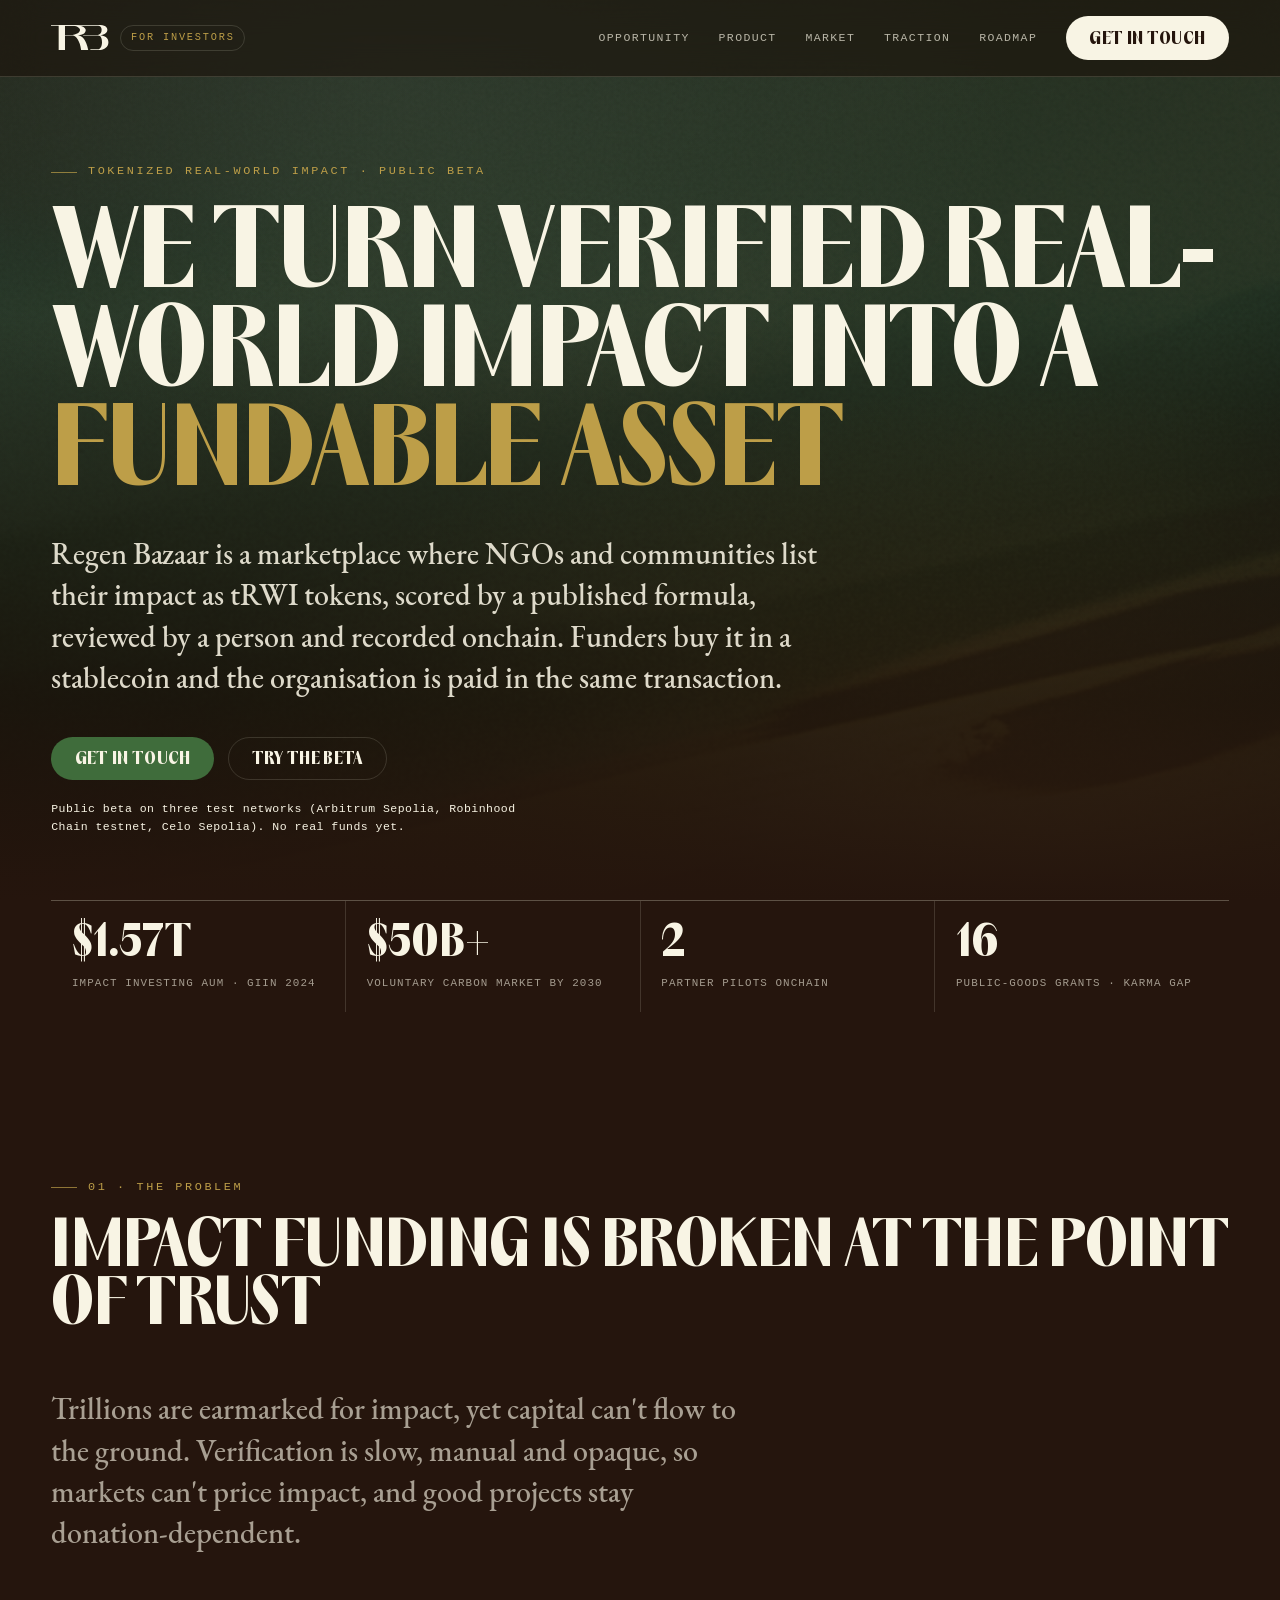
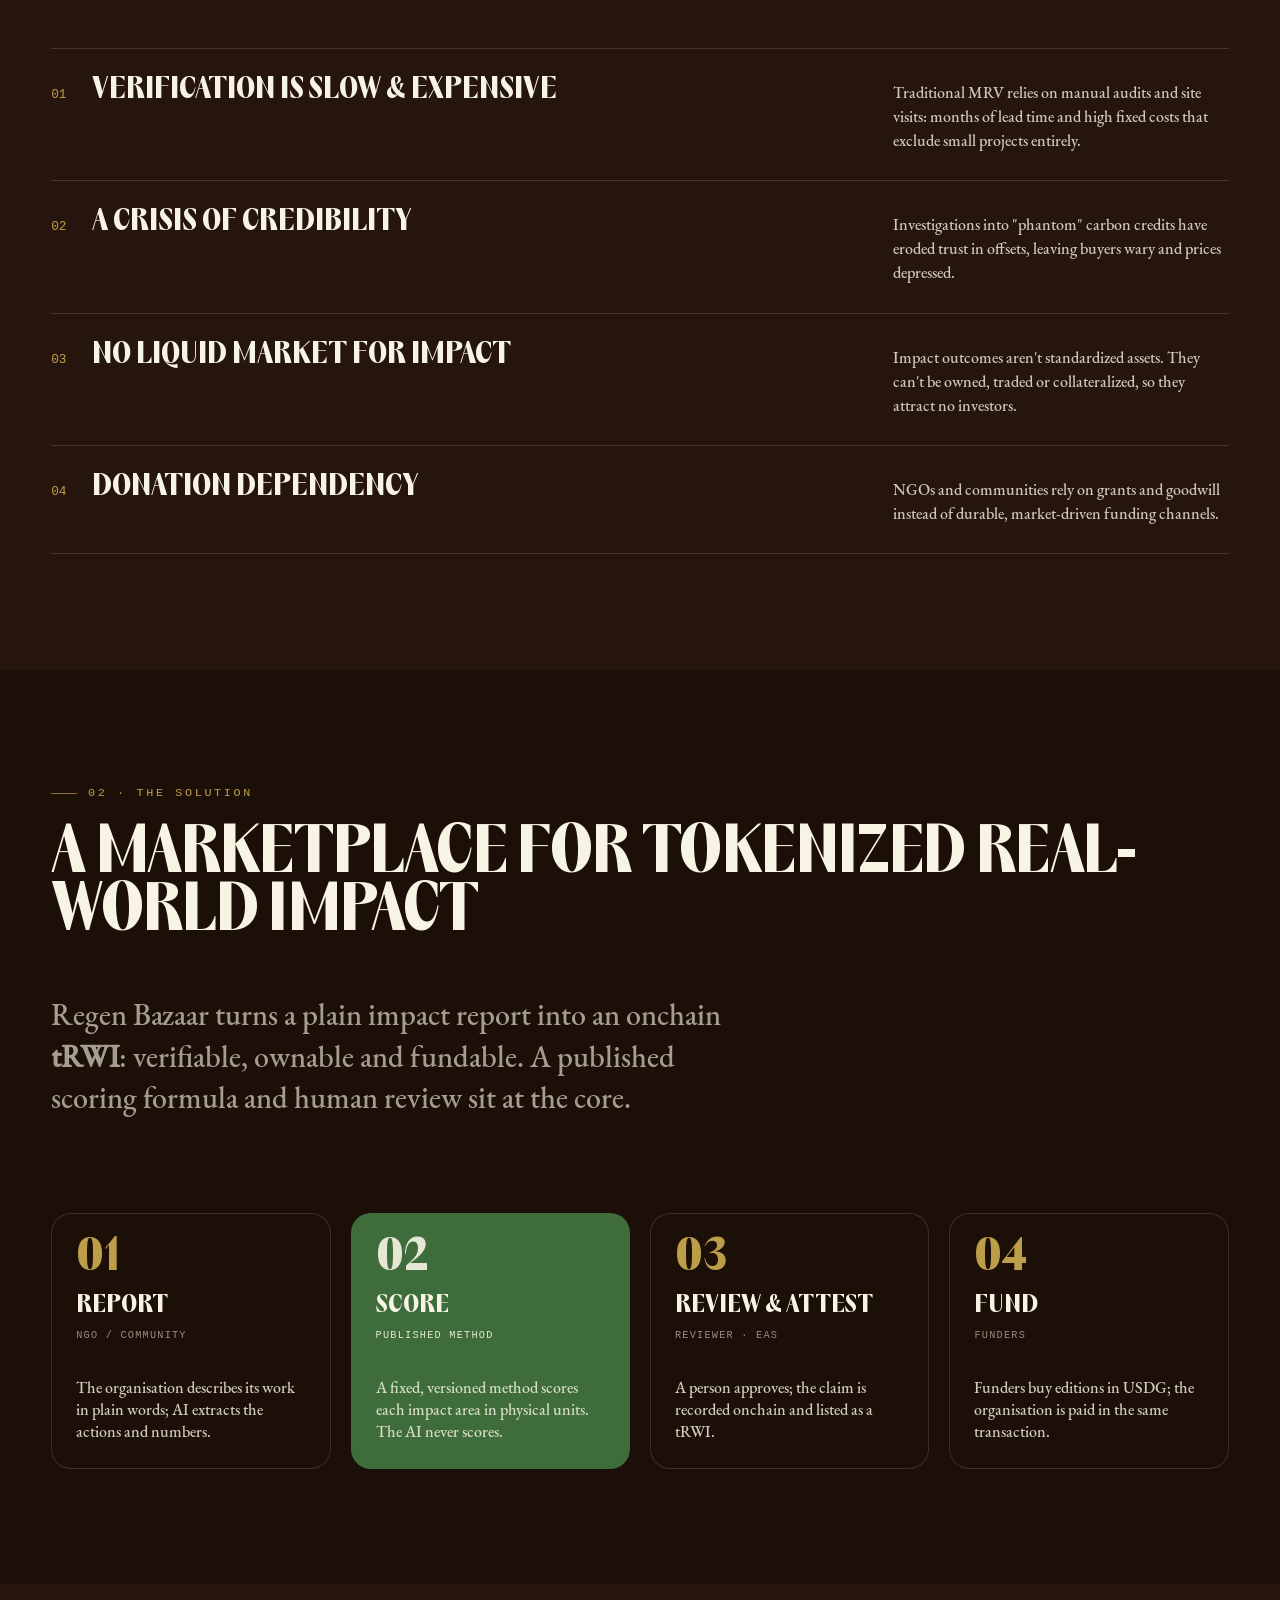
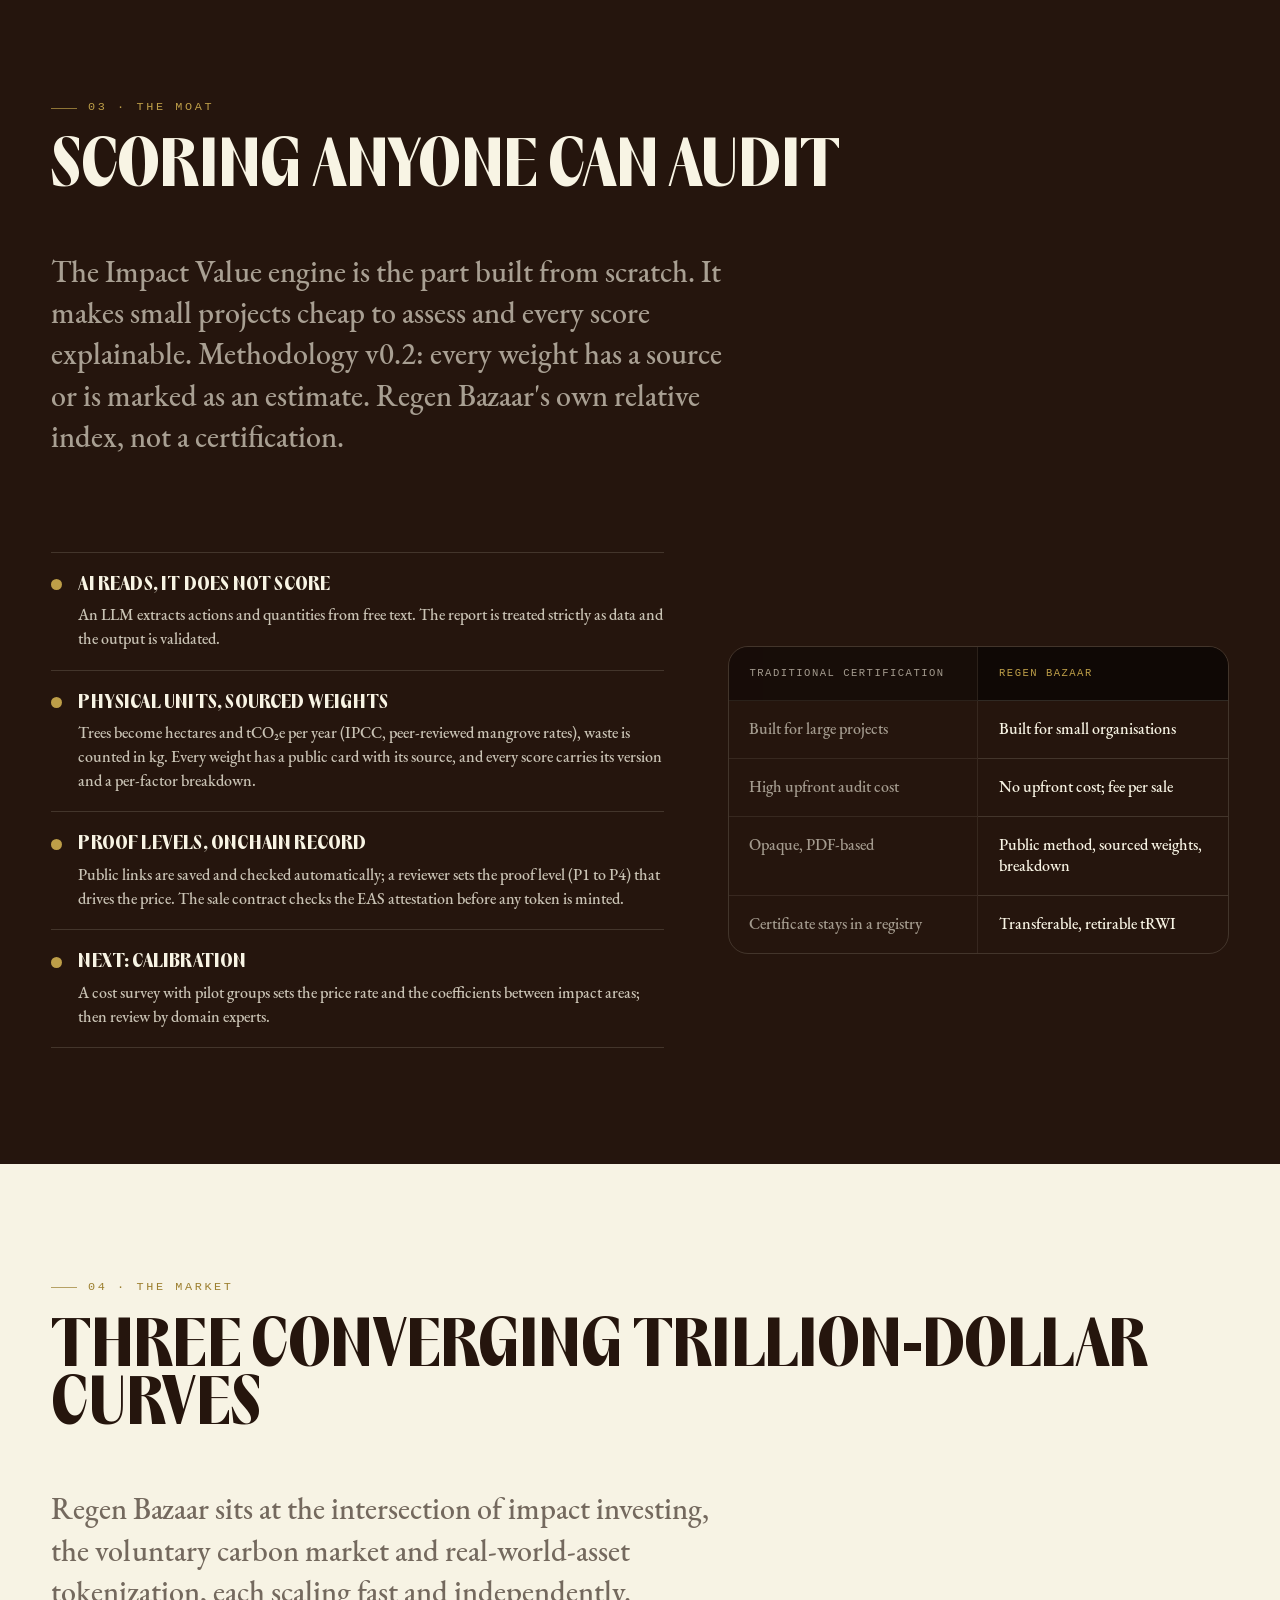
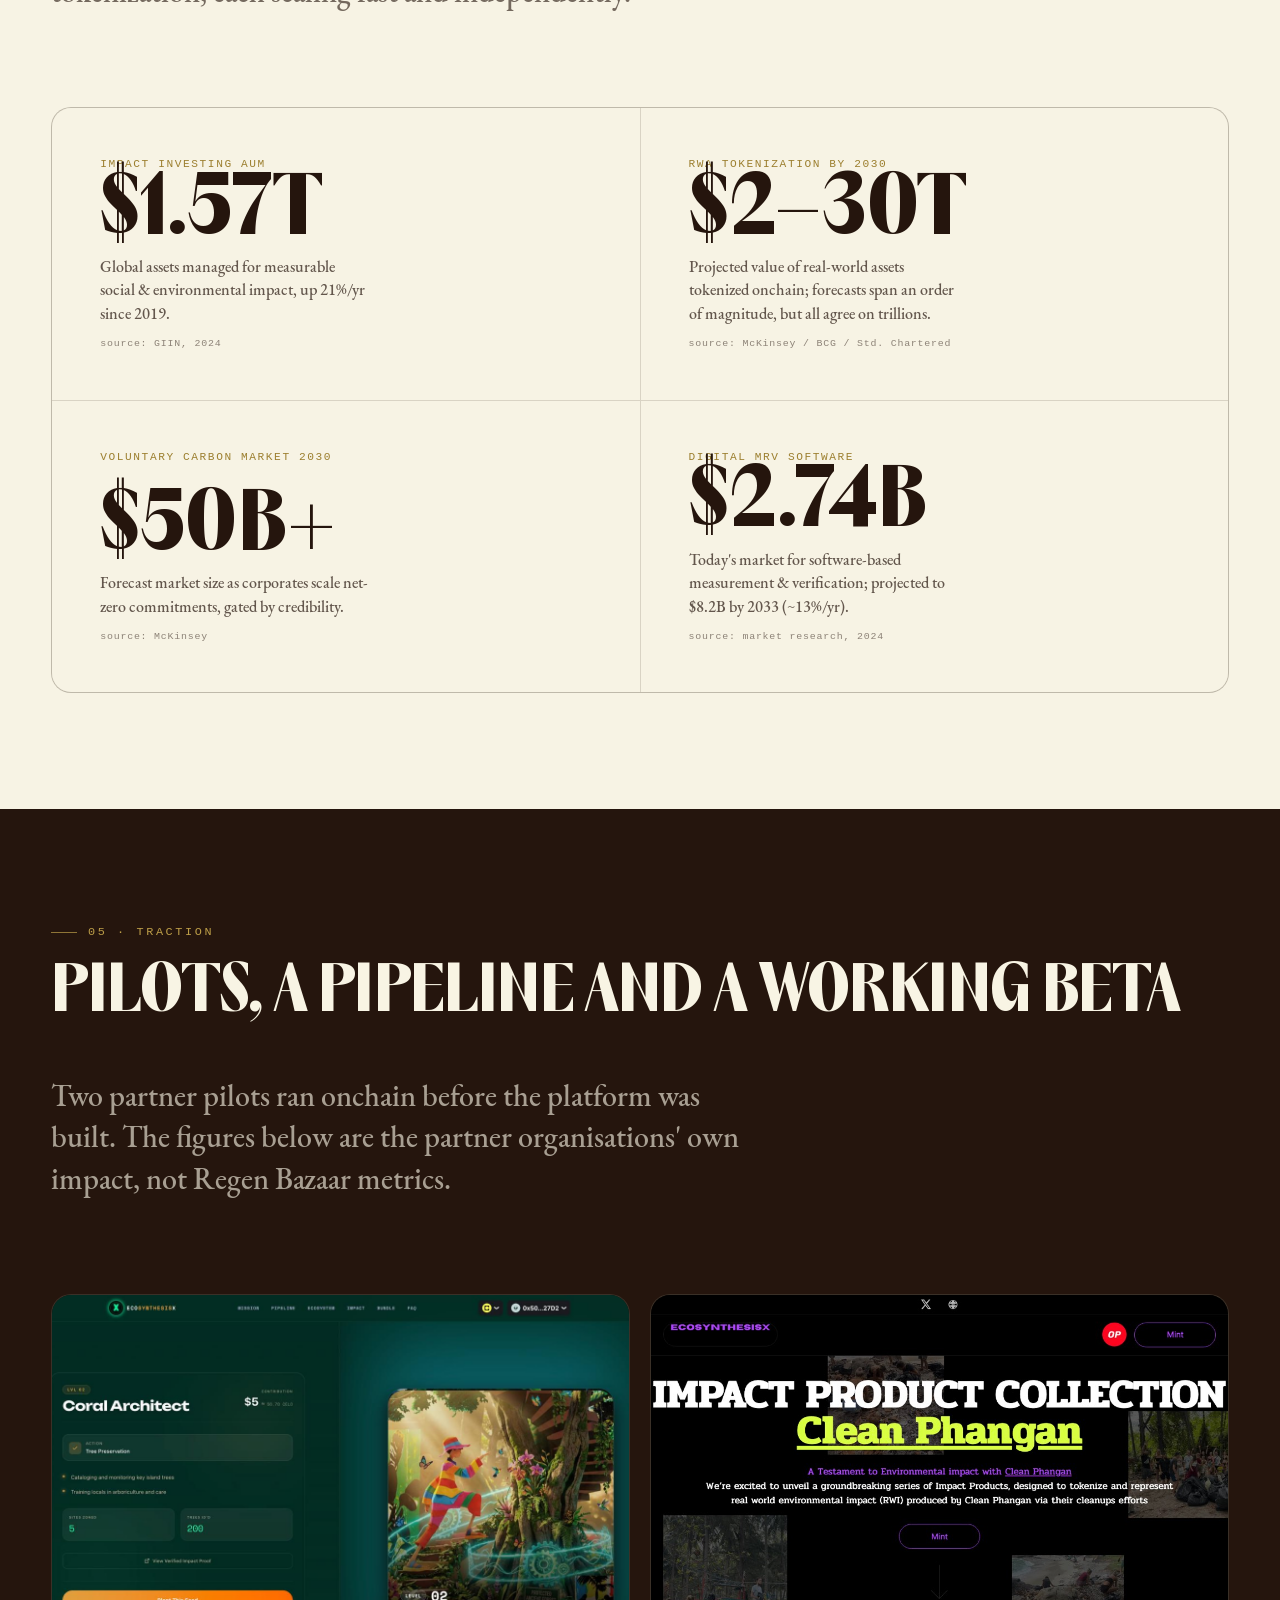
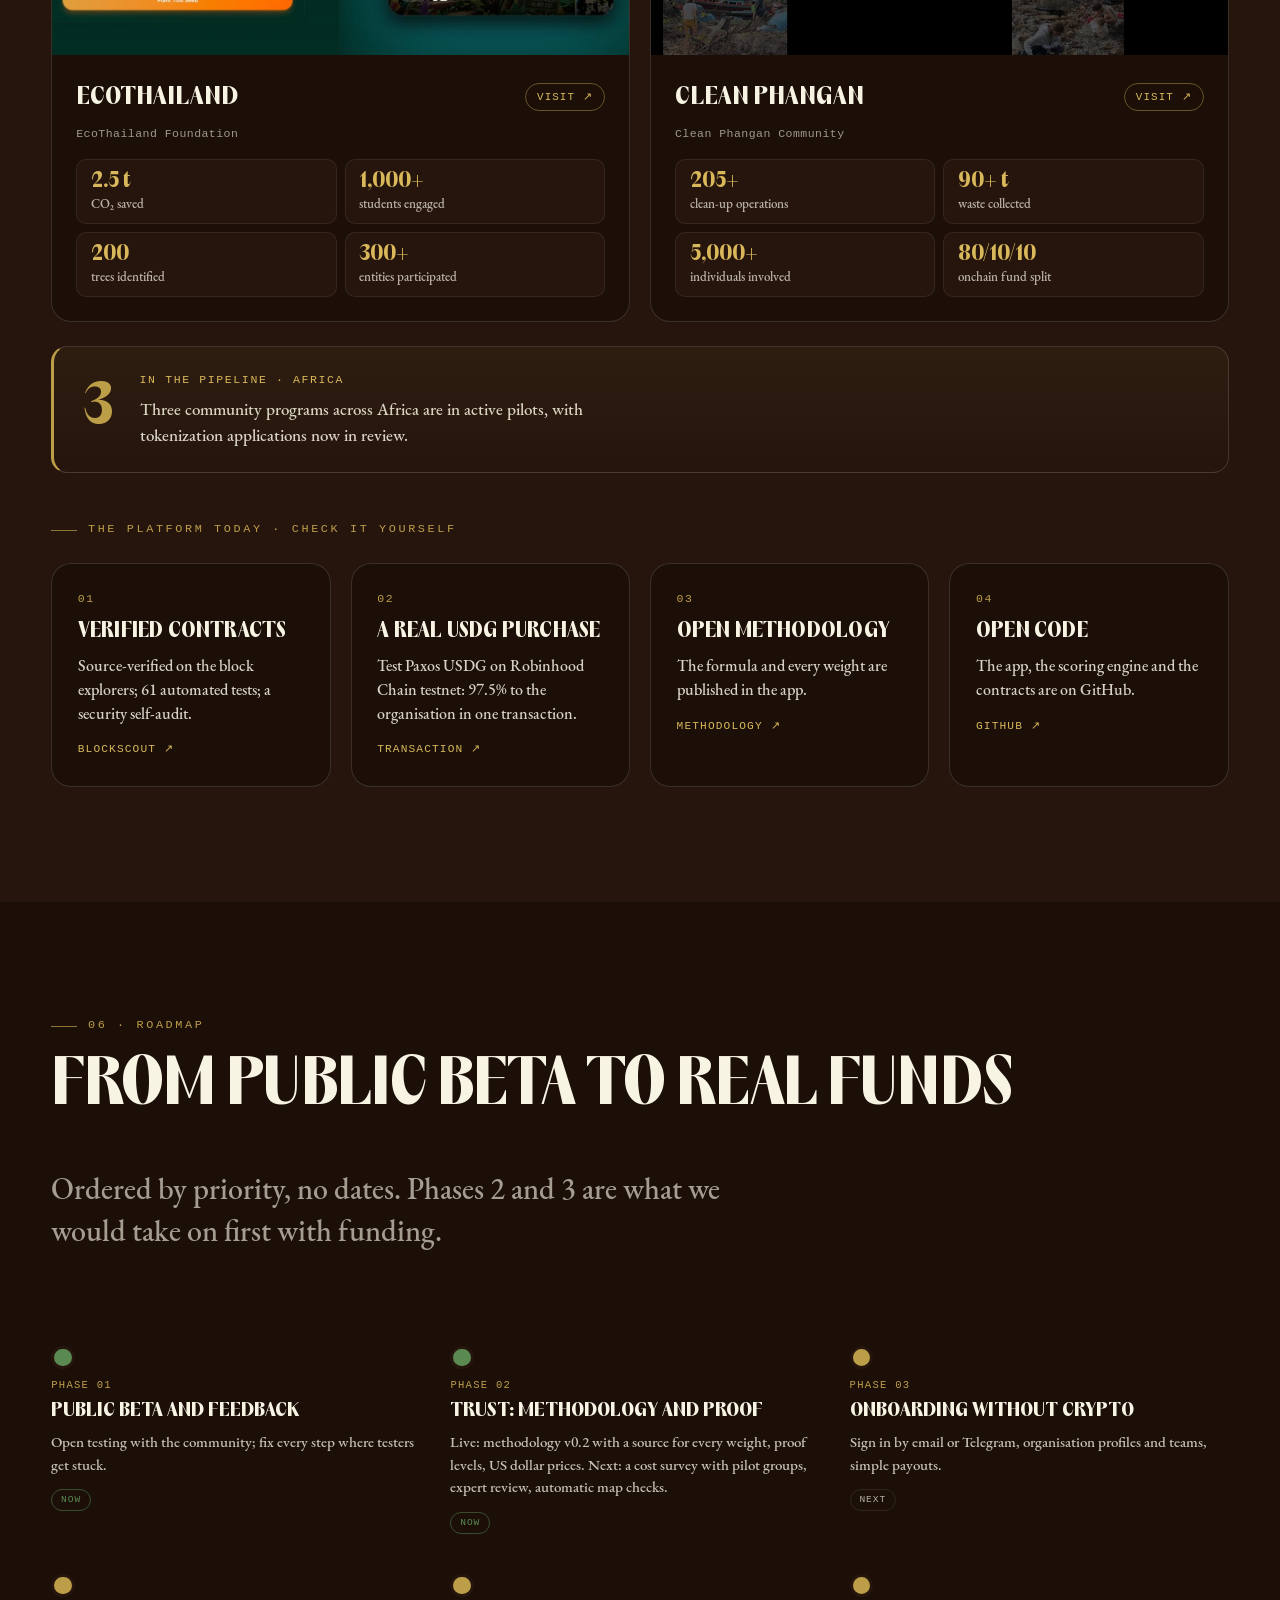
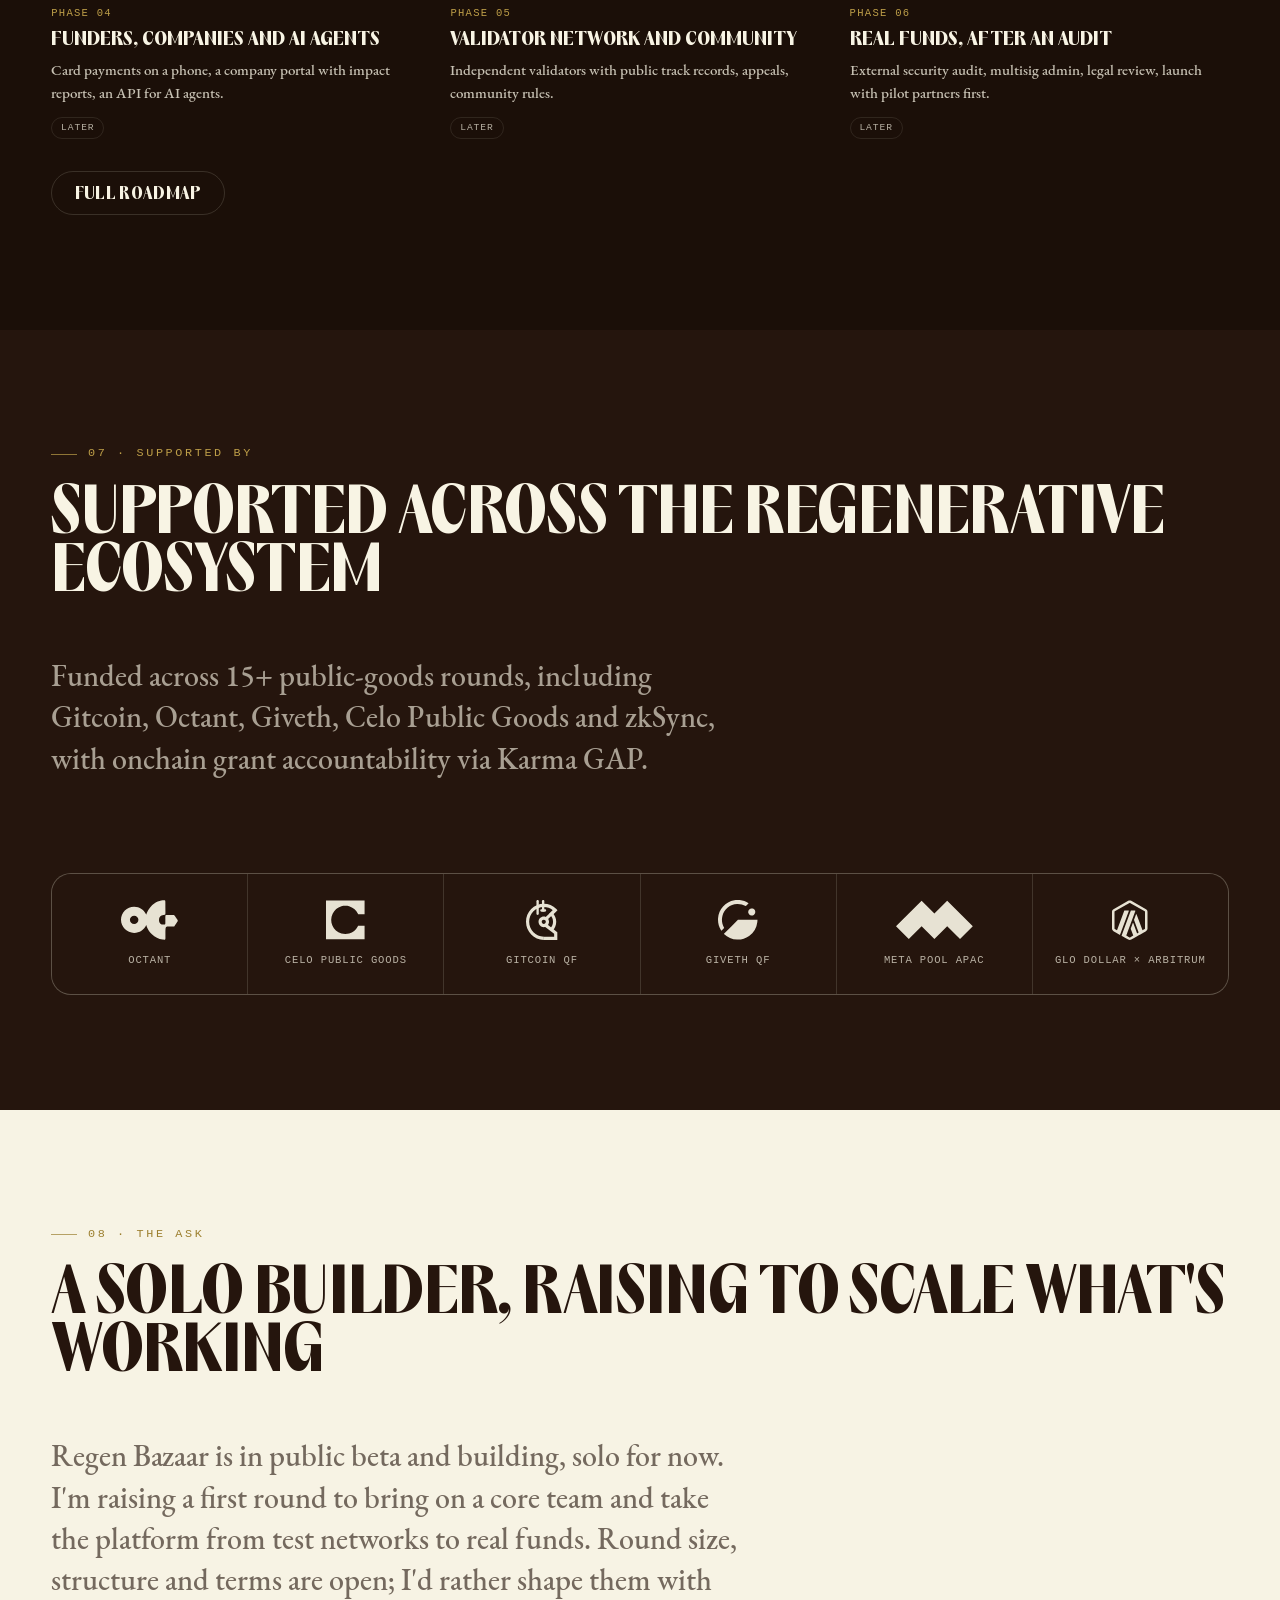
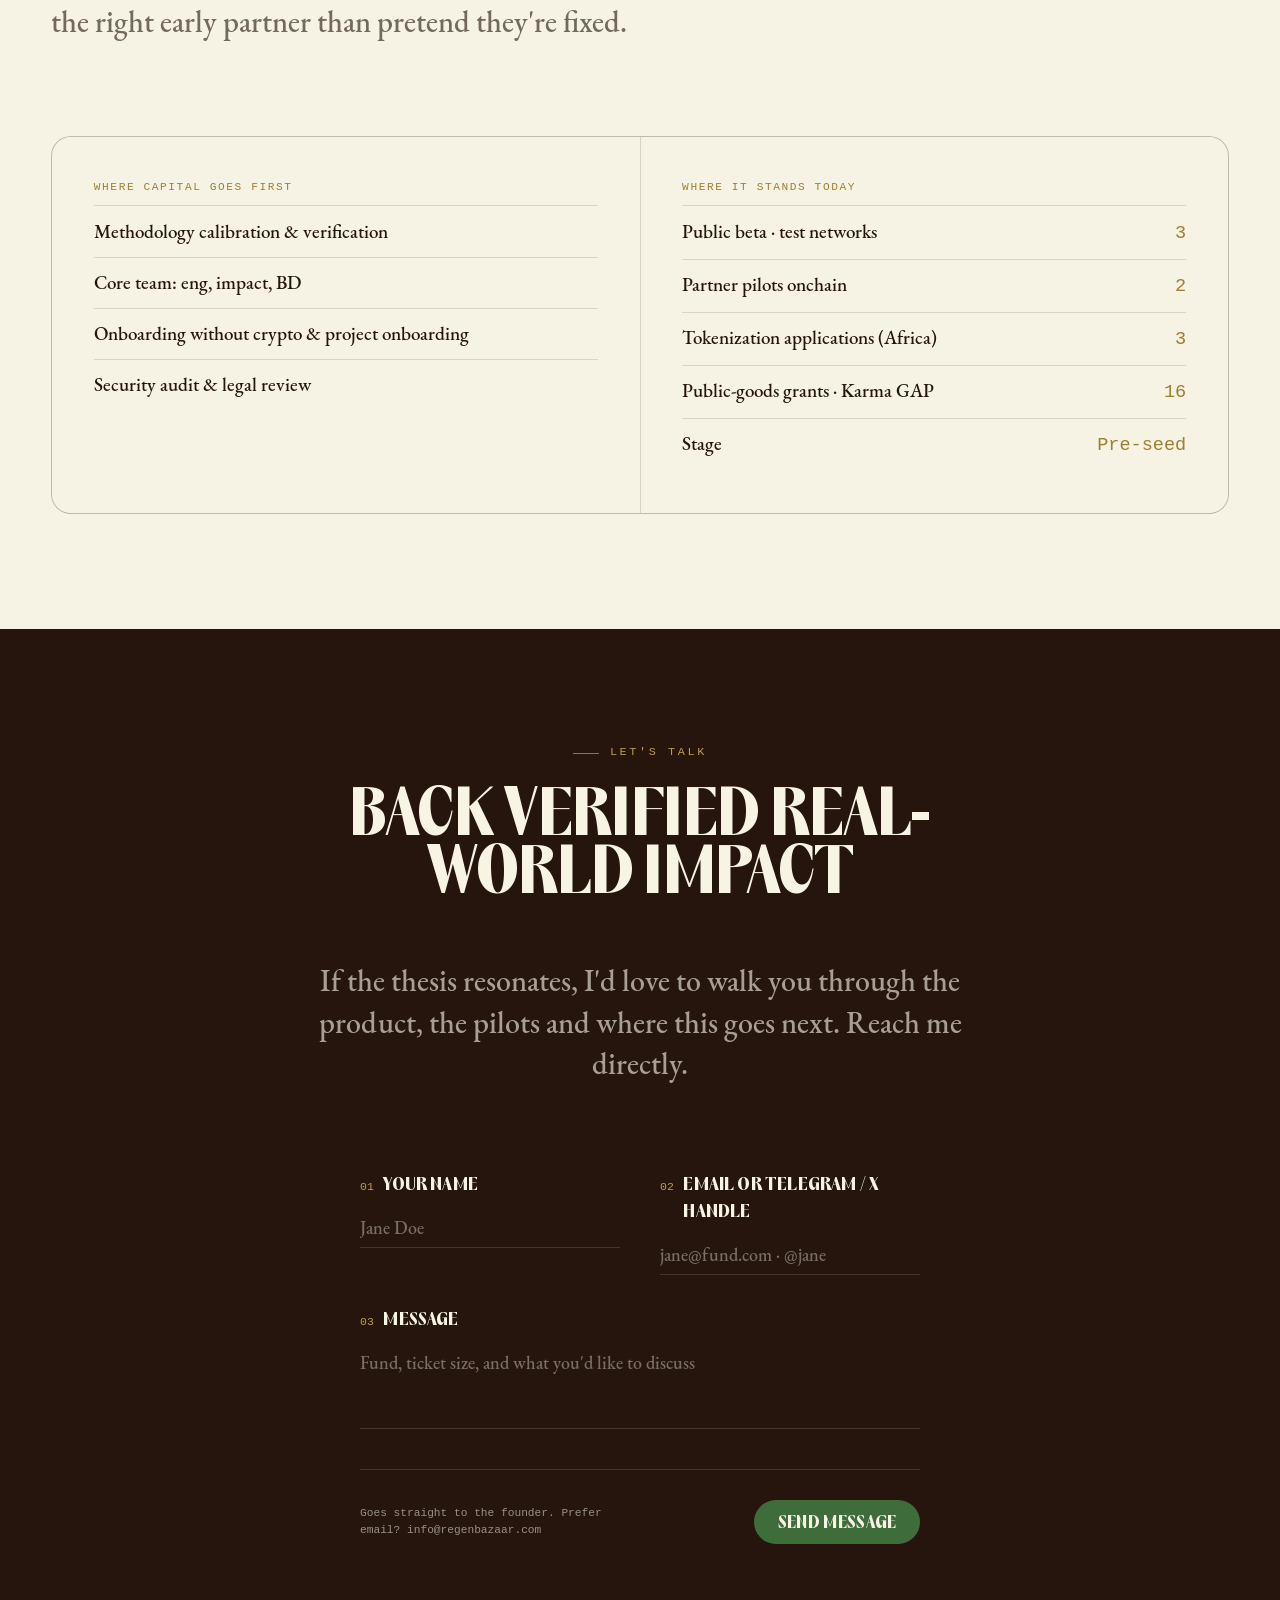
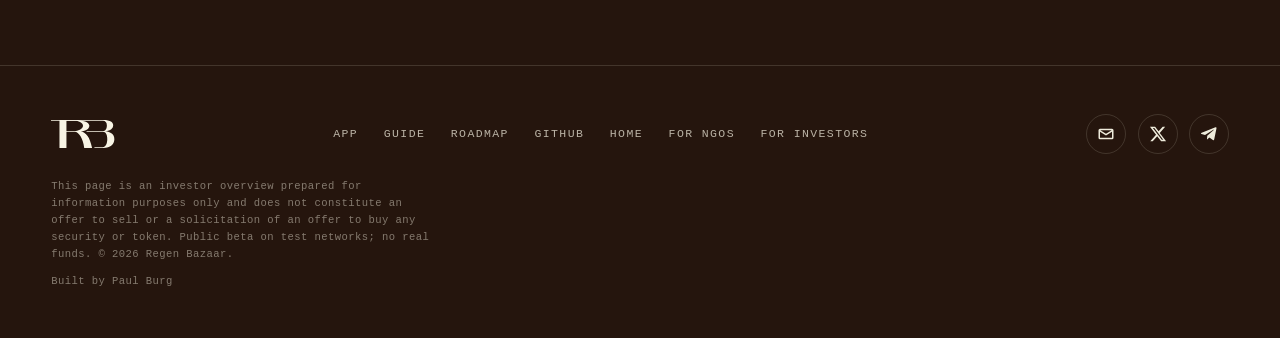
==== commit fedf76ad: "Methodology v0.2: scoring, proof levels, roadmap, complexity options match the engine Co-Authored-By" ====
--- a/investors.html
+++ b/investors.html
@@ -189,10 +189,10 @@
             <div class="flow-step hl">
               <div class="snum">02</div>
               <h4>Score</h4>
-              <div class="stag">Published formula</div>
+              <div class="stag">Published method</div>
               <p>
-                A fixed, versioned formula computes the Impact Value. The AI
-                never scores.
+                A fixed, versioned method scores each impact area in physical
+                units. The AI never scores.
               </p>
             </div>
             <div class="flow-step">
@@ -226,7 +226,8 @@
             <p class="serif-lead muted">
               The Impact Value engine is the part built from scratch. It makes
               small projects cheap to assess and every score explainable.
-              Weights are v0.1: platform-assessed, not third-party certified.
+              Methodology v0.2: every weight has a source or is marked as an
+              estimate. Regen Bazaar's own relative index, not a certification.
             </p>
           </div>
 
@@ -246,21 +247,23 @@
               <div class="feature-item">
                 <div class="dot"></div>
                 <div>
-                  <h5>Deterministic, versioned formula</h5>
+                  <h5>Physical units, sourced weights</h5>
                   <p>
-                    34 action types across six domains, each mapped to SDGs.
-                    Every score carries its table version and a per-factor
-                    breakdown.
+                    Trees become hectares and tCO₂e per year (IPCC, peer-reviewed
+                    mangrove rates), waste is counted in kg. Every weight has a
+                    public card with its source, and every score carries its
+                    version and a per-factor breakdown.
                   </p>
                 </div>
               </div>
               <div class="feature-item">
                 <div class="dot"></div>
                 <div>
-                  <h5>Human review, onchain record</h5>
+                  <h5>Proof levels, onchain record</h5>
                   <p>
-                    A reviewer approves each report. The sale contract checks the
-                    EAS attestation before any token is minted.
+                    Public links are saved and checked automatically; a reviewer
+                    sets the proof level (P1 to P4) that drives the price. The sale
+                    contract checks the EAS attestation before any token is minted.
                   </p>
                 </div>
               </div>
@@ -269,9 +272,9 @@
                 <div>
                   <h5>Next: calibration</h5>
                   <p>
-                    Weights calibrated with domain experts against established
-                    frameworks, and selected actions in physical units such as
-                    tCO₂e.
+                    A cost survey with pilot groups sets the price rate and the
+                    coefficients between impact areas; then review by domain
+                    experts.
                   </p>
                 </div>
               </div>
@@ -292,7 +295,7 @@
               </div>
               <div class="crow">
                 <div class="ccell"><div class="ct">Opaque, PDF-based</div></div>
-                <div class="ccell"><div class="ct">Public formula and breakdown</div></div>
+                <div class="ccell"><div class="ct">Public method, sourced weights, breakdown</div></div>
               </div>
               <div class="crow">
                 <div class="ccell"><div class="ct">Certificate stays in a registry</div></div>
@@ -496,11 +499,11 @@
               <p>Open testing with the community; fix every step where testers get stuck.</p>
               <span class="status">Now</span>
             </div>
-            <div class="phase">
+            <div class="phase done">
               <div class="ph">Phase 02</div>
-              <h5>Trust: methodology and verification</h5>
-              <p>Weights calibrated with experts, required evidence, duplicate checks, a third-party verification tier.</p>
-              <span class="status">Next</span>
+              <h5>Trust: methodology and proof</h5>
+              <p>Live: methodology v0.2 with a source for every weight, proof levels, US dollar prices. Next: a cost survey with pilot groups, expert review, automatic map checks.</p>
+              <span class="status">Now</span>
             </div>
             <div class="phase">
               <div class="ph">Phase 03</div>
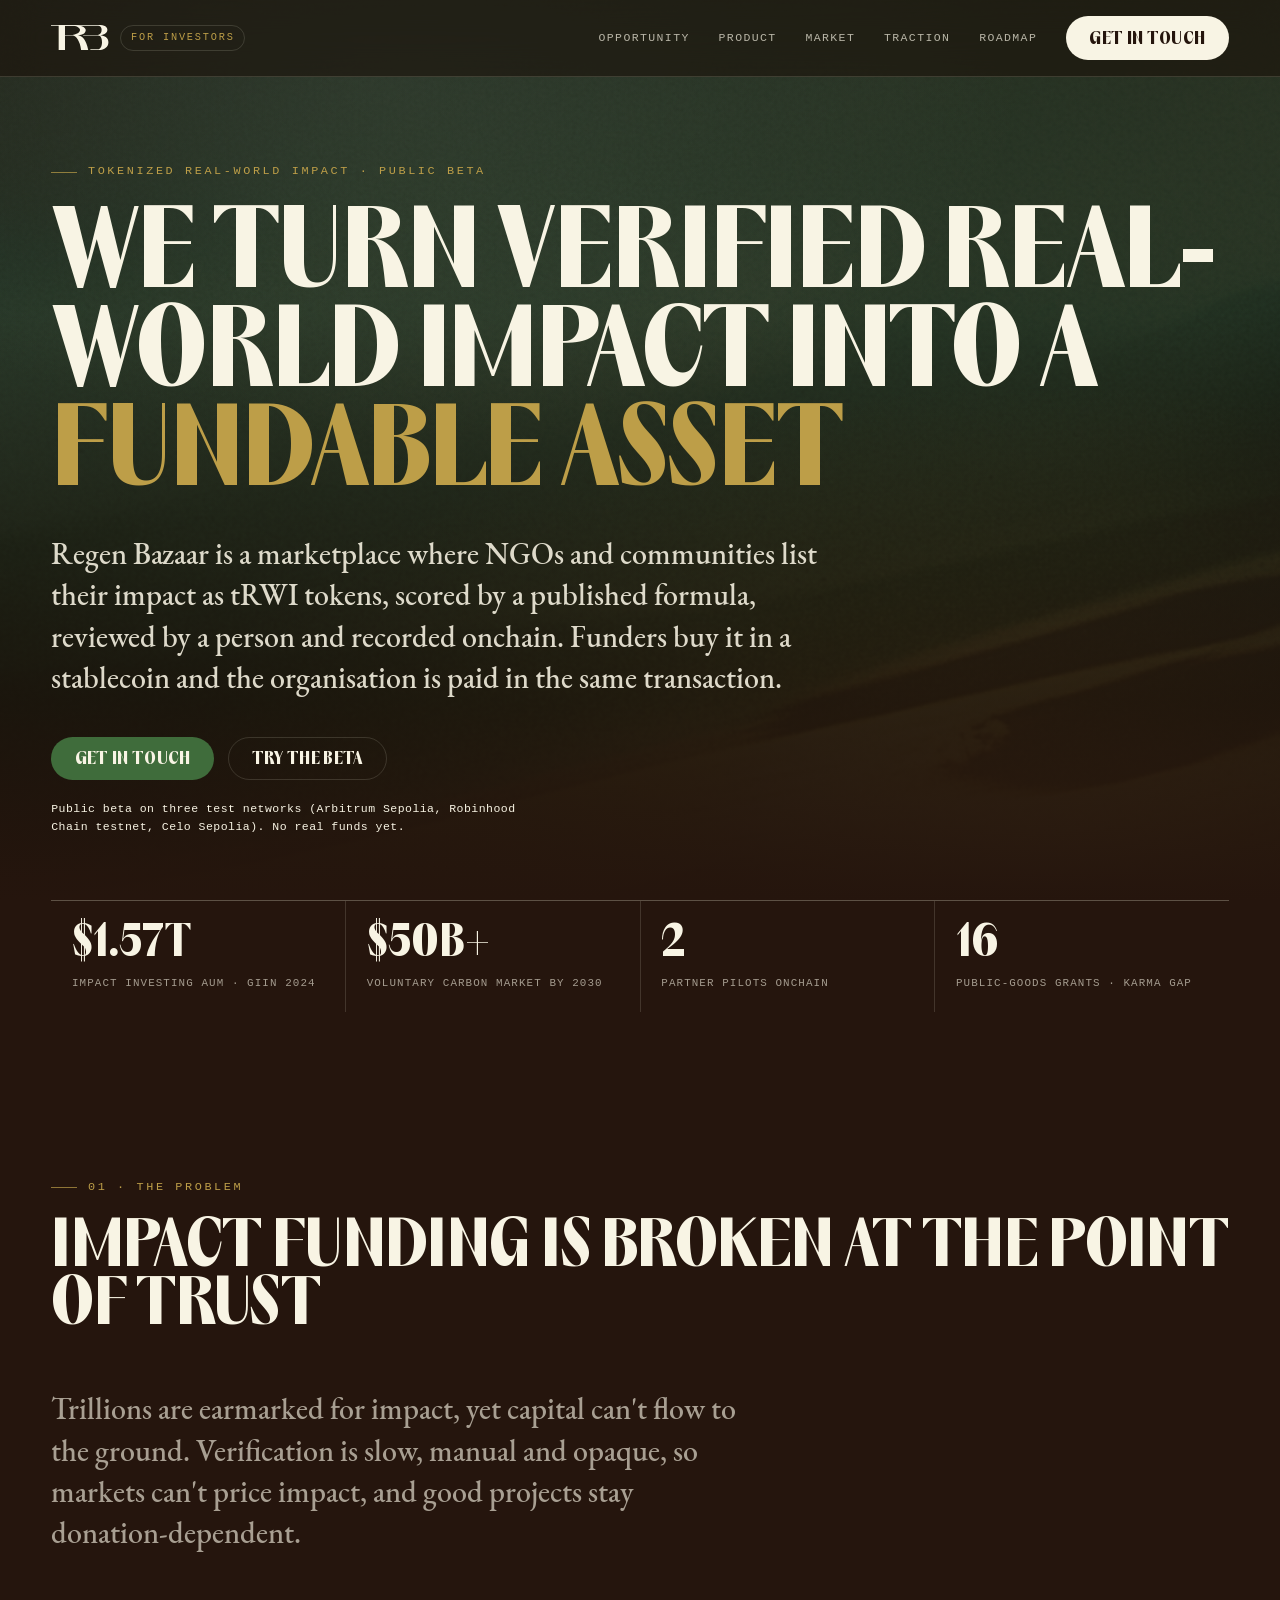
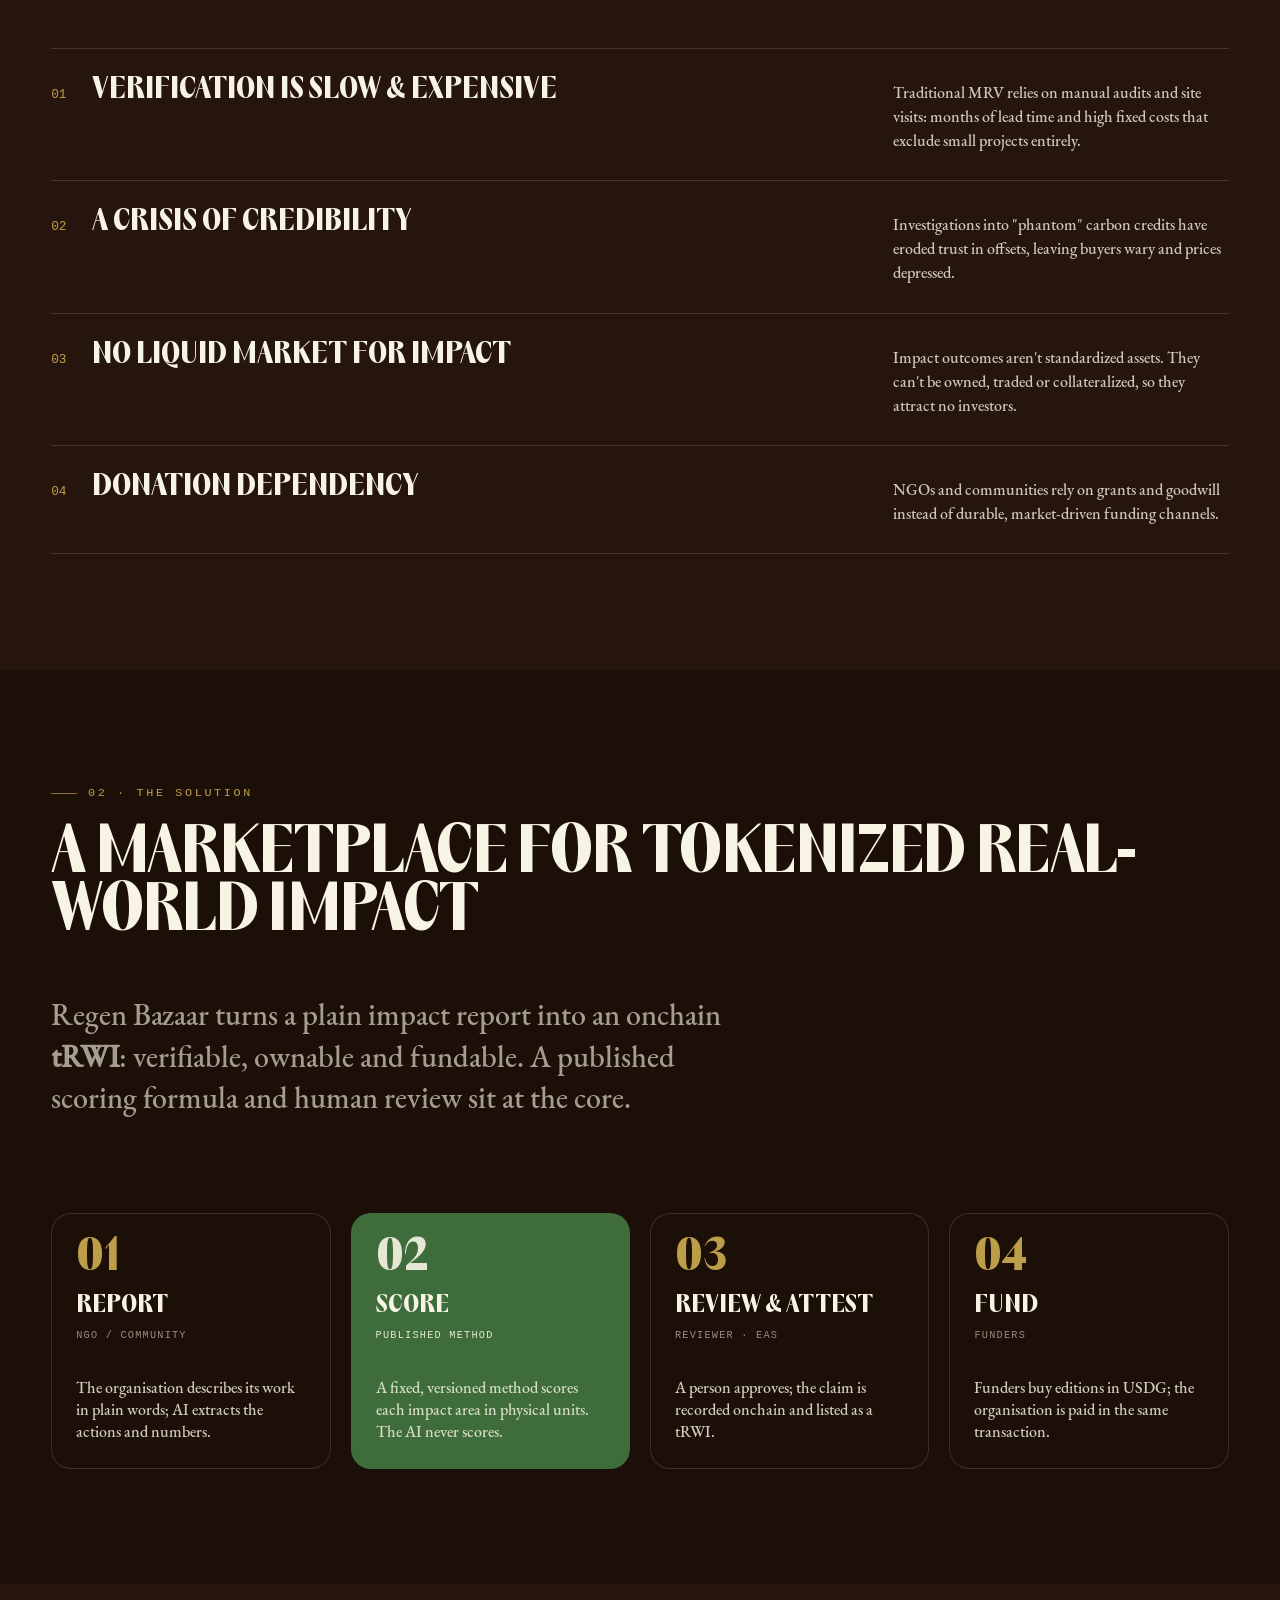
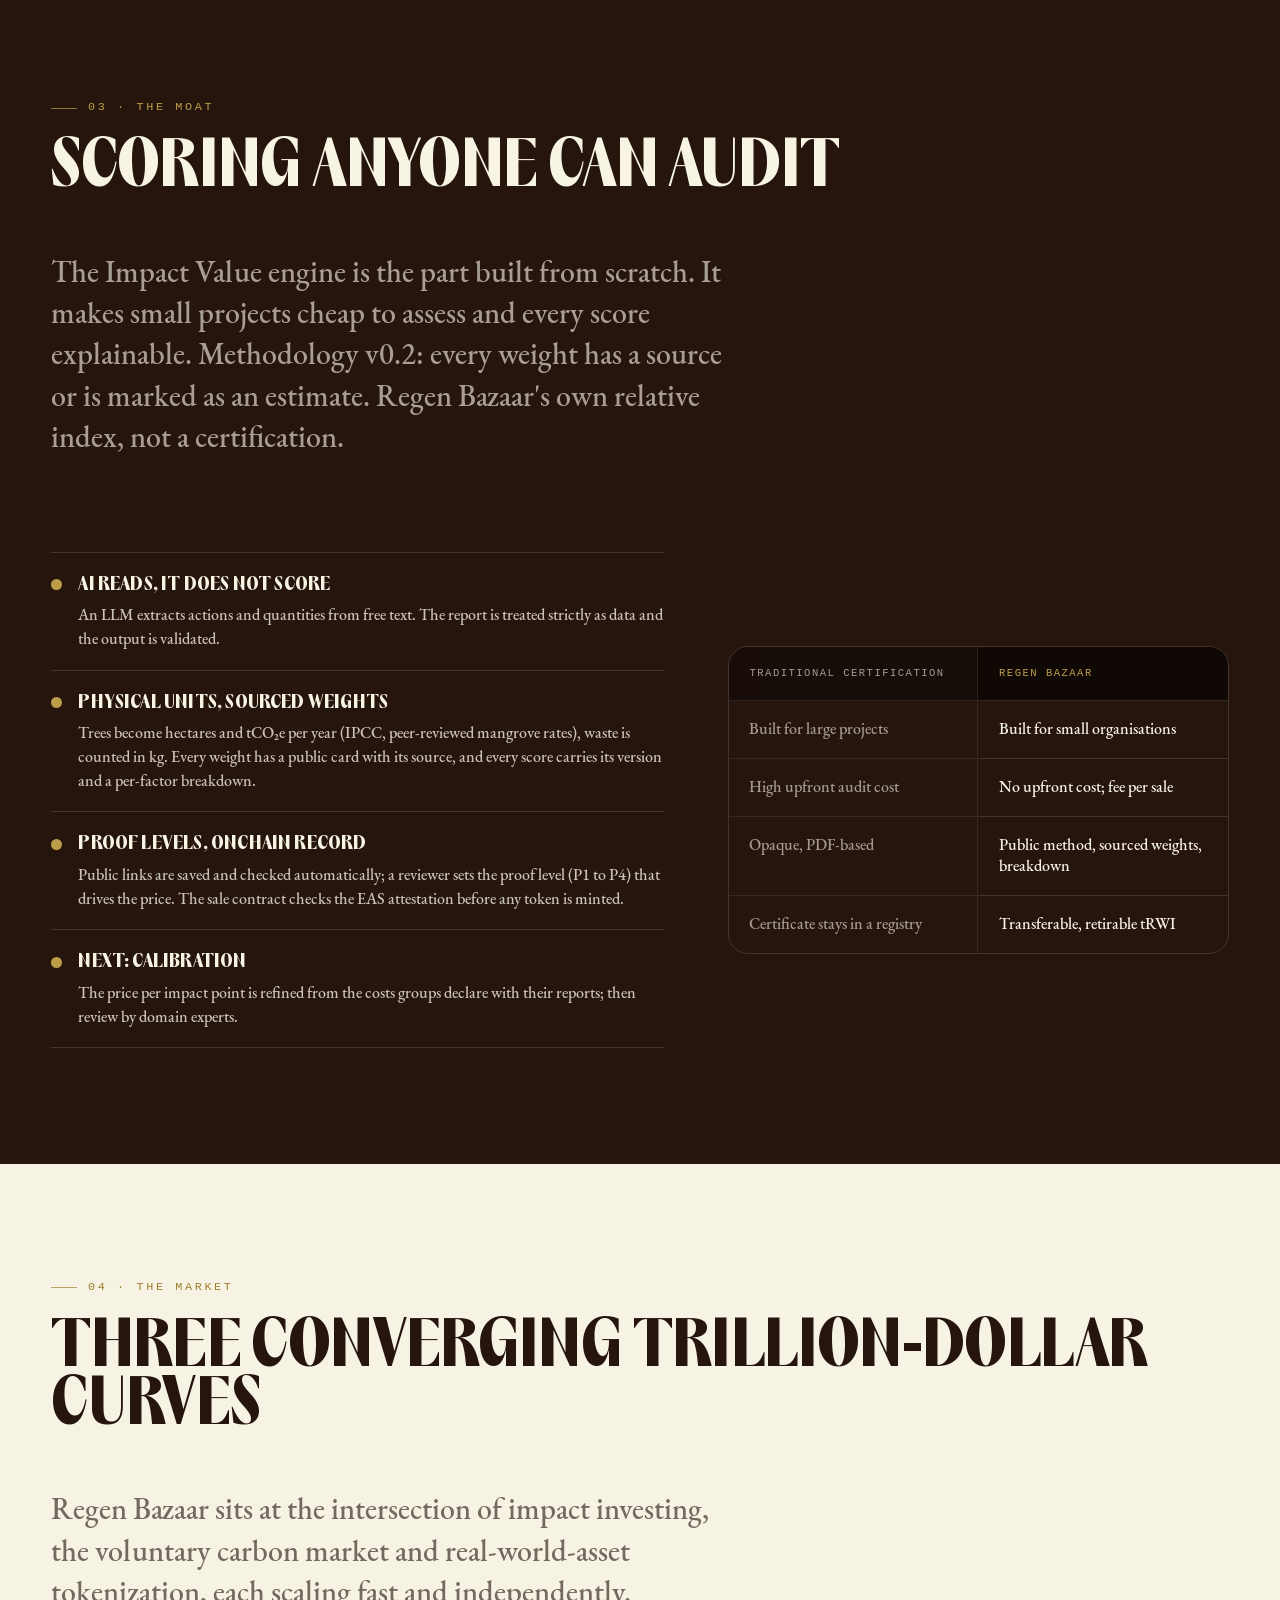
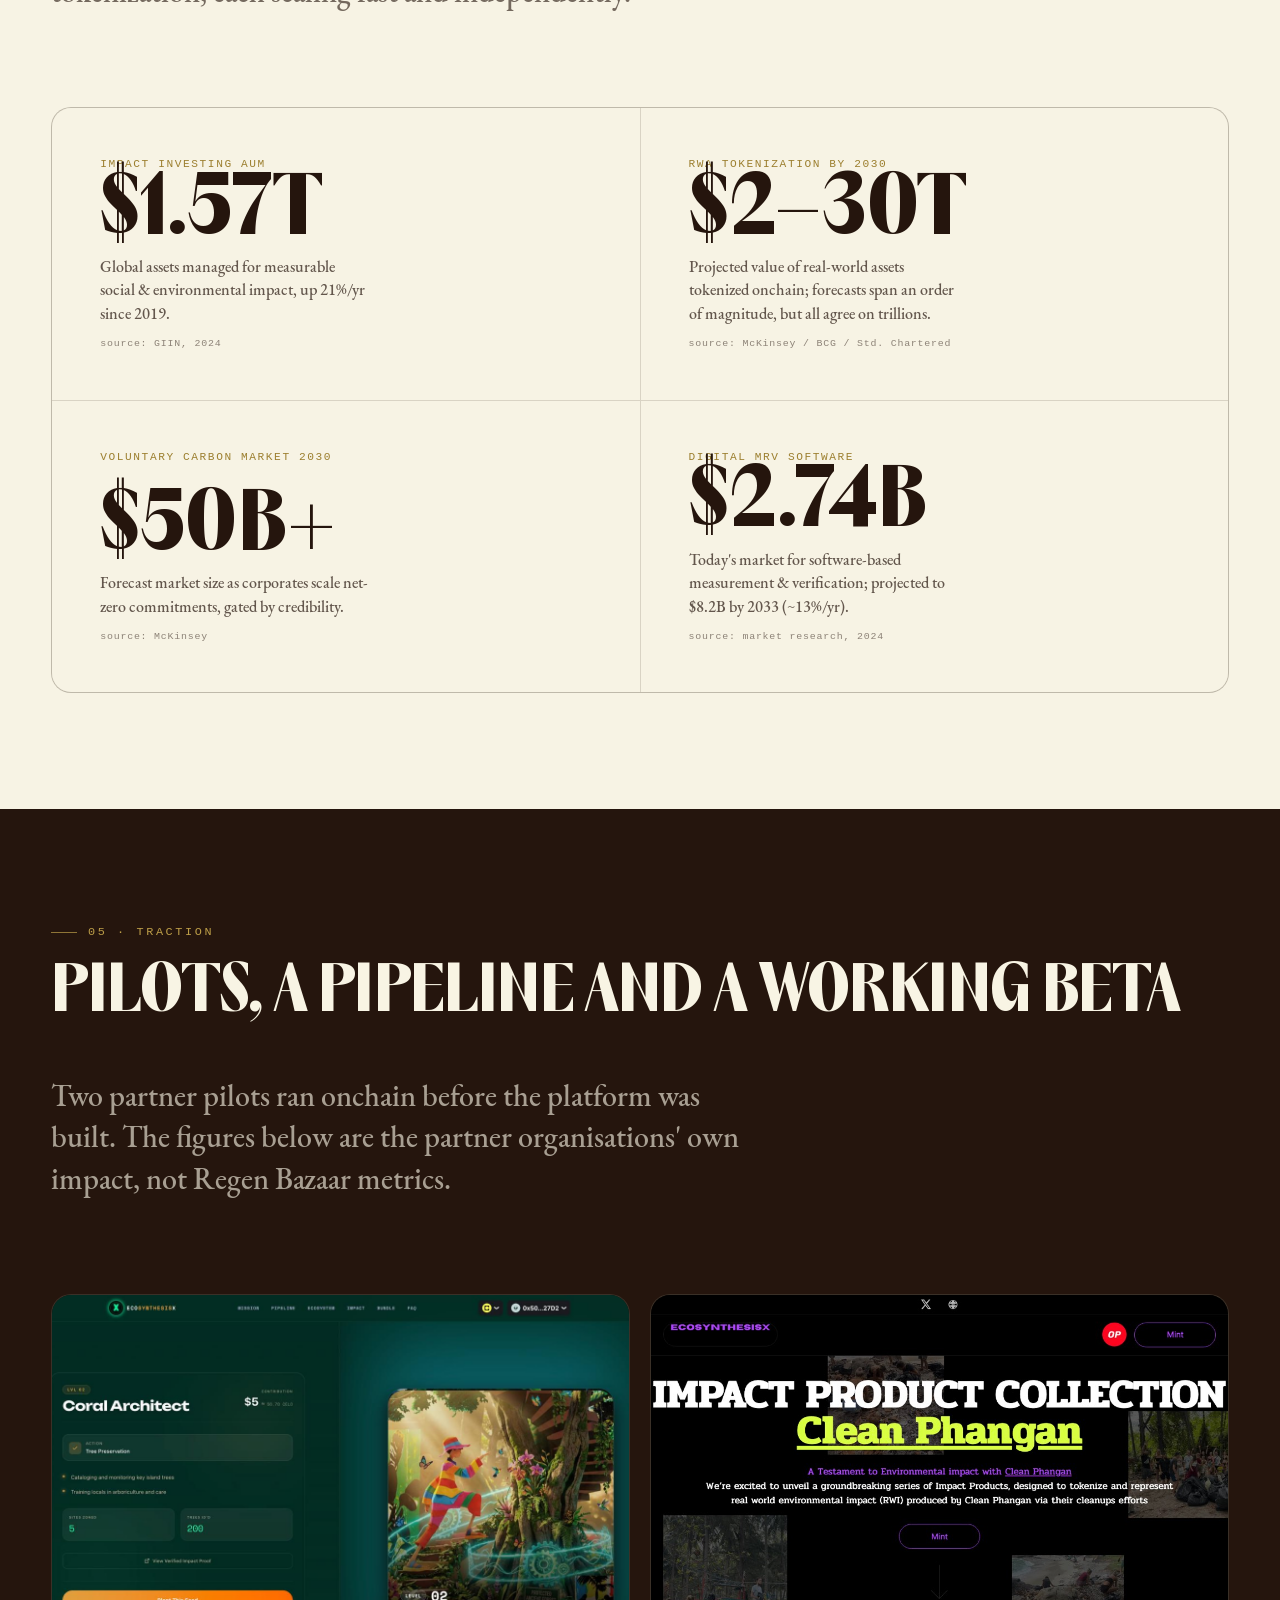
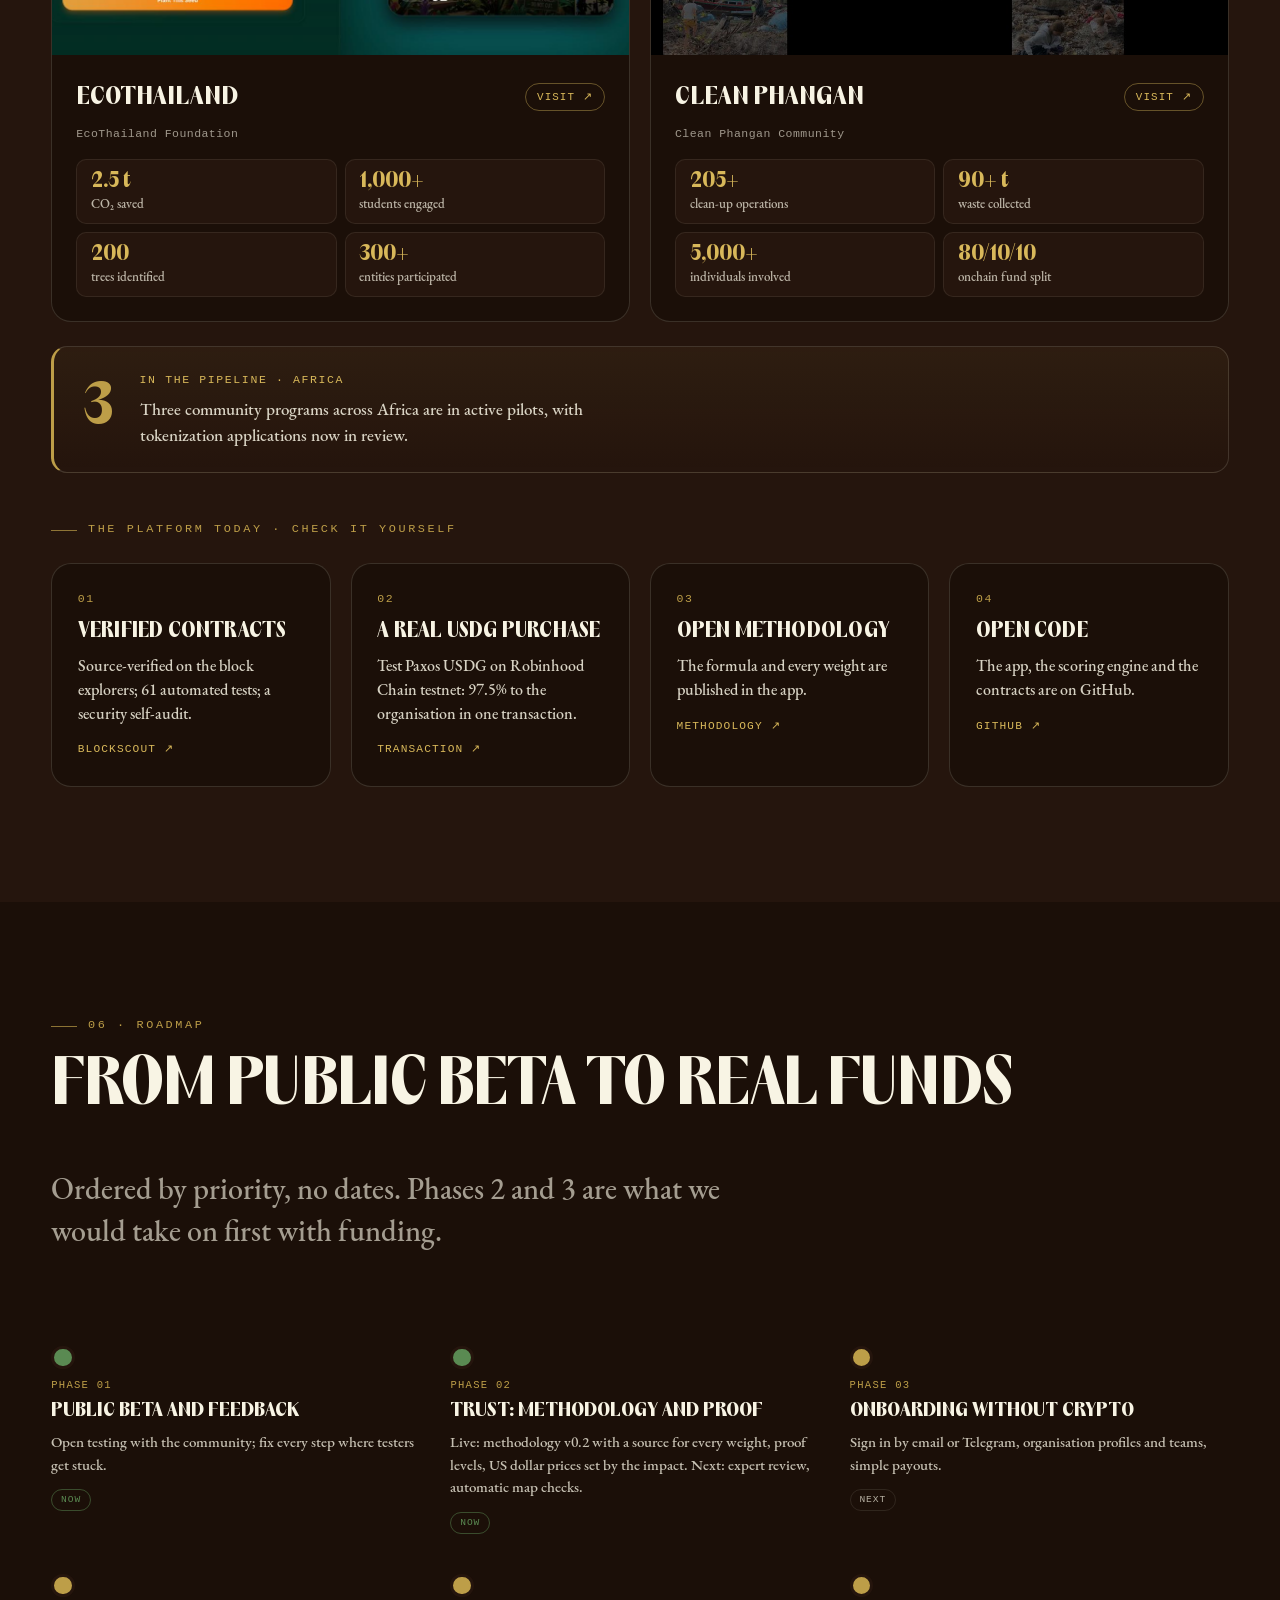
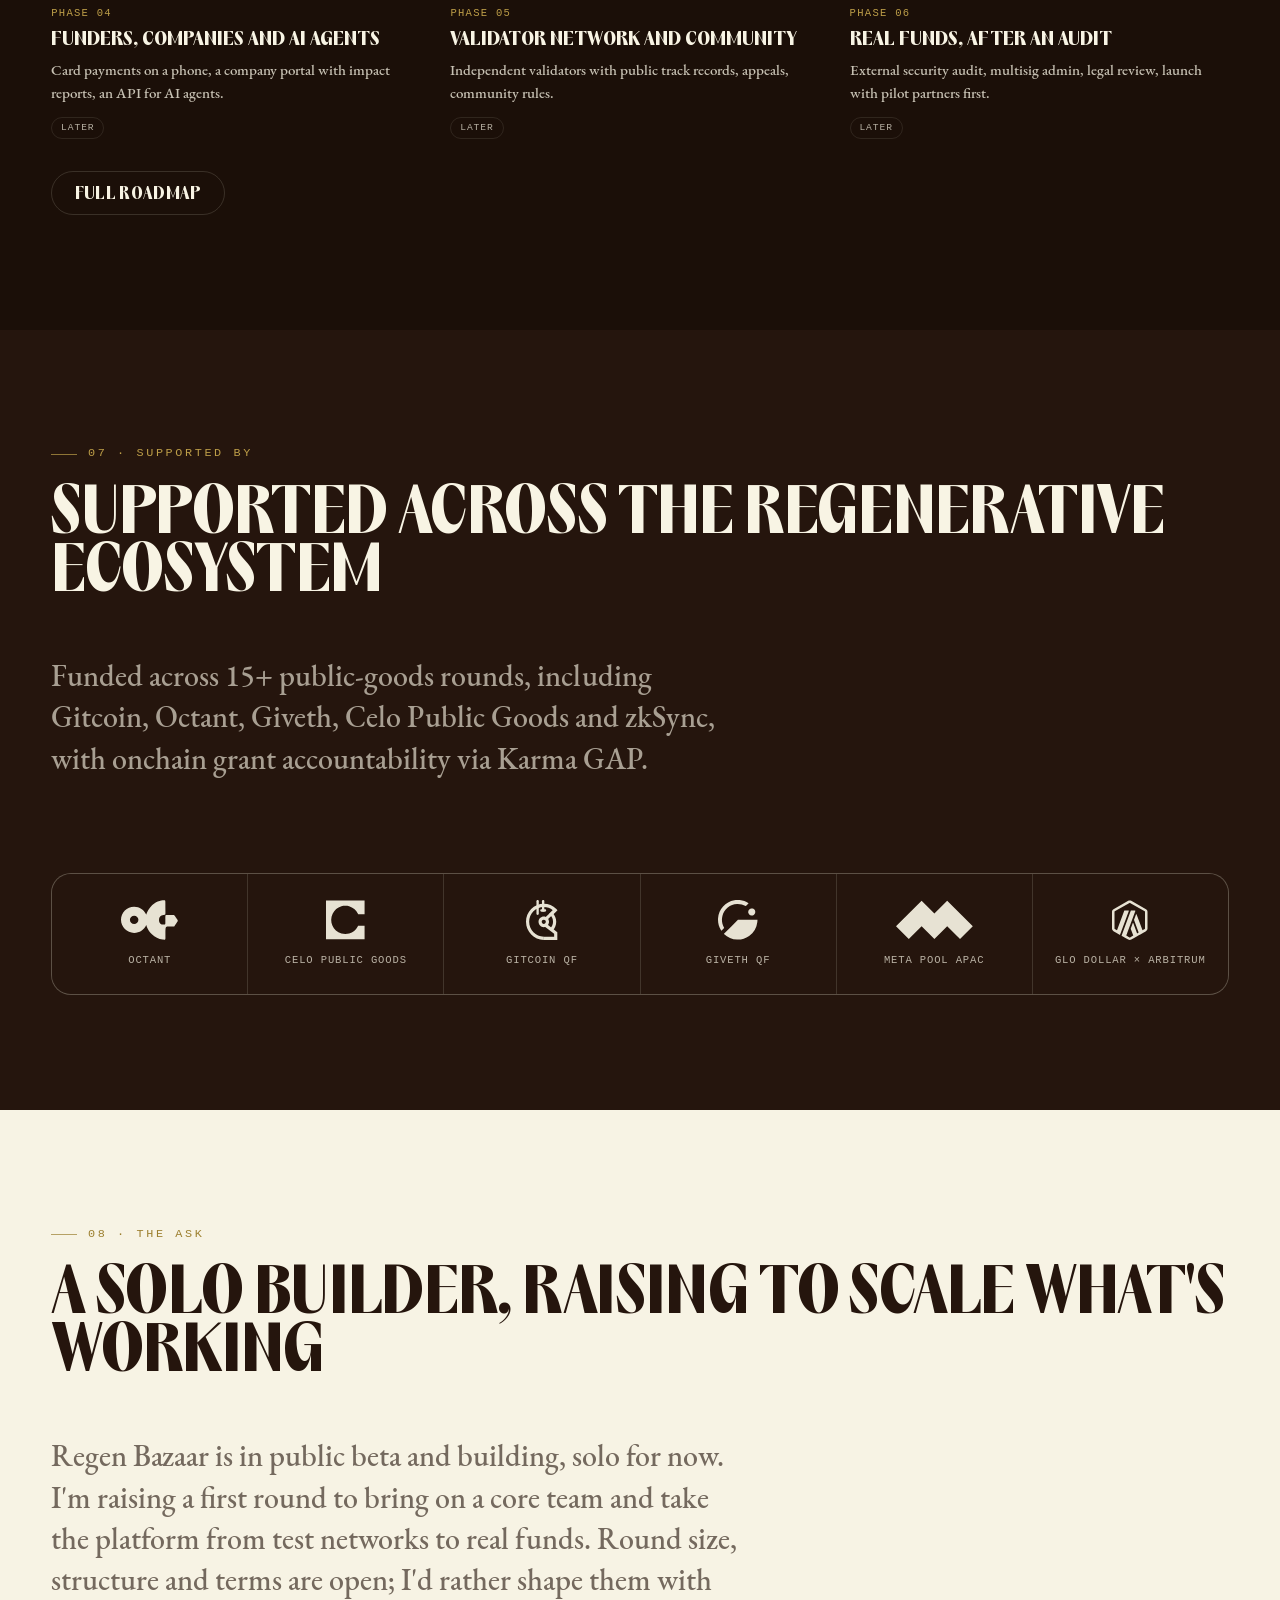
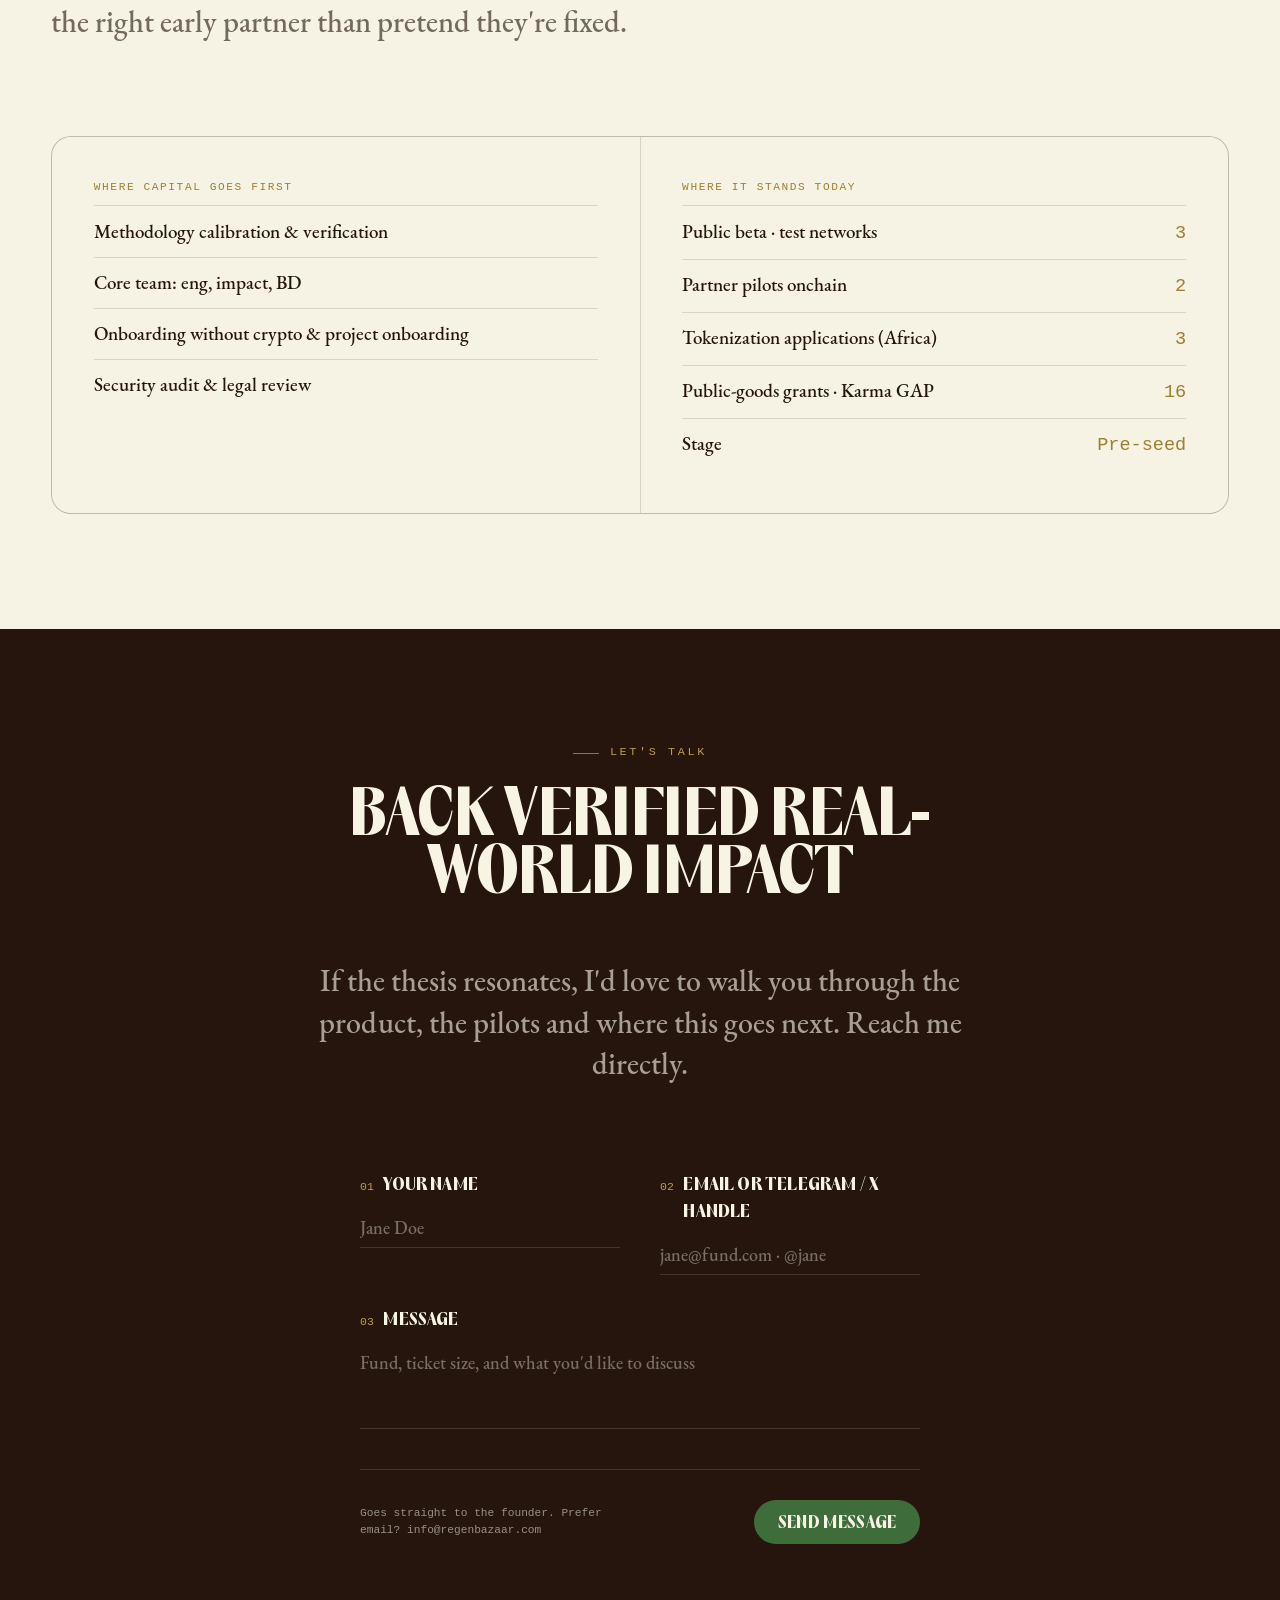
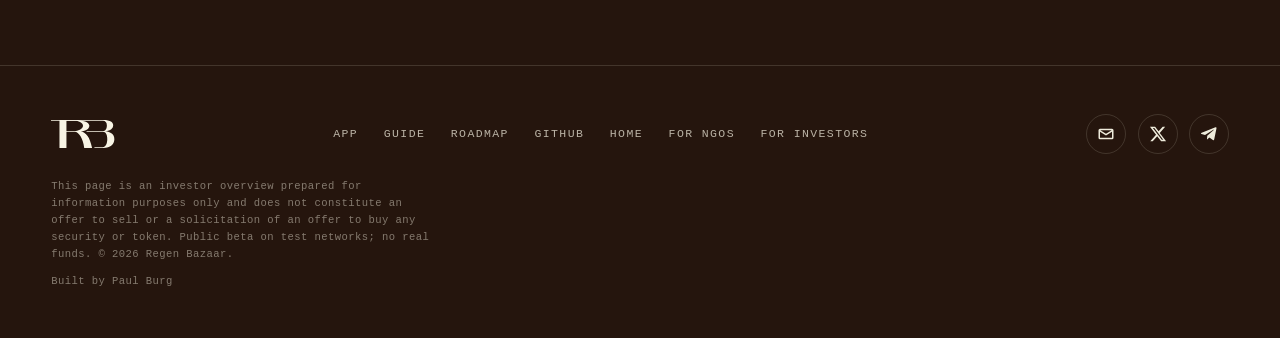
==== commit 0094445f: "Price wording: price set by the impact; no cost survey Co-Authored-By: Claude Opus 5.5 <noreply@anth" ====
--- a/investors.html
+++ b/investors.html
@@ -272,8 +272,8 @@
                 <div>
                   <h5>Next: calibration</h5>
                   <p>
-                    A cost survey with pilot groups sets the price rate and the
-                    coefficients between impact areas; then review by domain
+                    The price per impact point is refined from the costs groups
+                    declare with their reports; then review by domain
                     experts.
                   </p>
                 </div>
@@ -502,7 +502,7 @@
             <div class="phase done">
               <div class="ph">Phase 02</div>
               <h5>Trust: methodology and proof</h5>
-              <p>Live: methodology v0.2 with a source for every weight, proof levels, US dollar prices. Next: a cost survey with pilot groups, expert review, automatic map checks.</p>
+              <p>Live: methodology v0.2 with a source for every weight, proof levels, US dollar prices set by the impact. Next: expert review, automatic map checks.</p>
               <span class="status">Now</span>
             </div>
             <div class="phase">
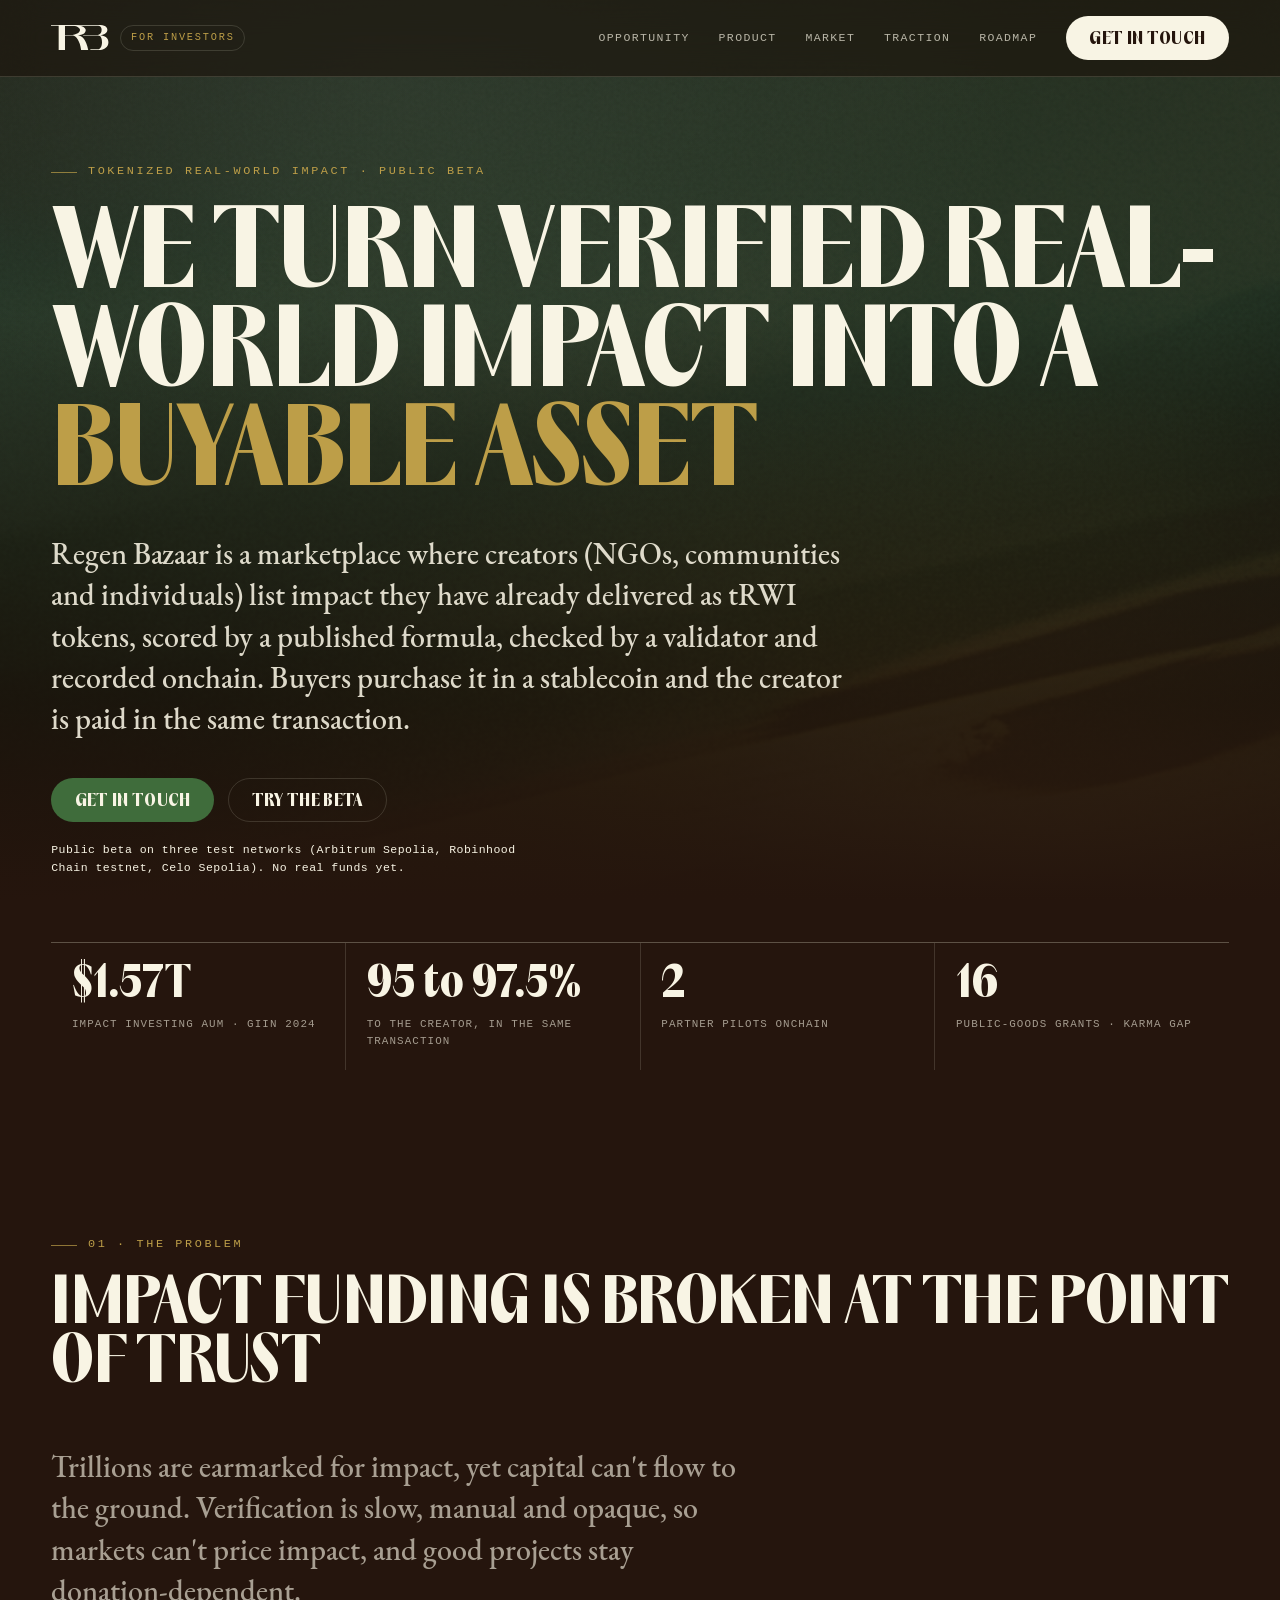
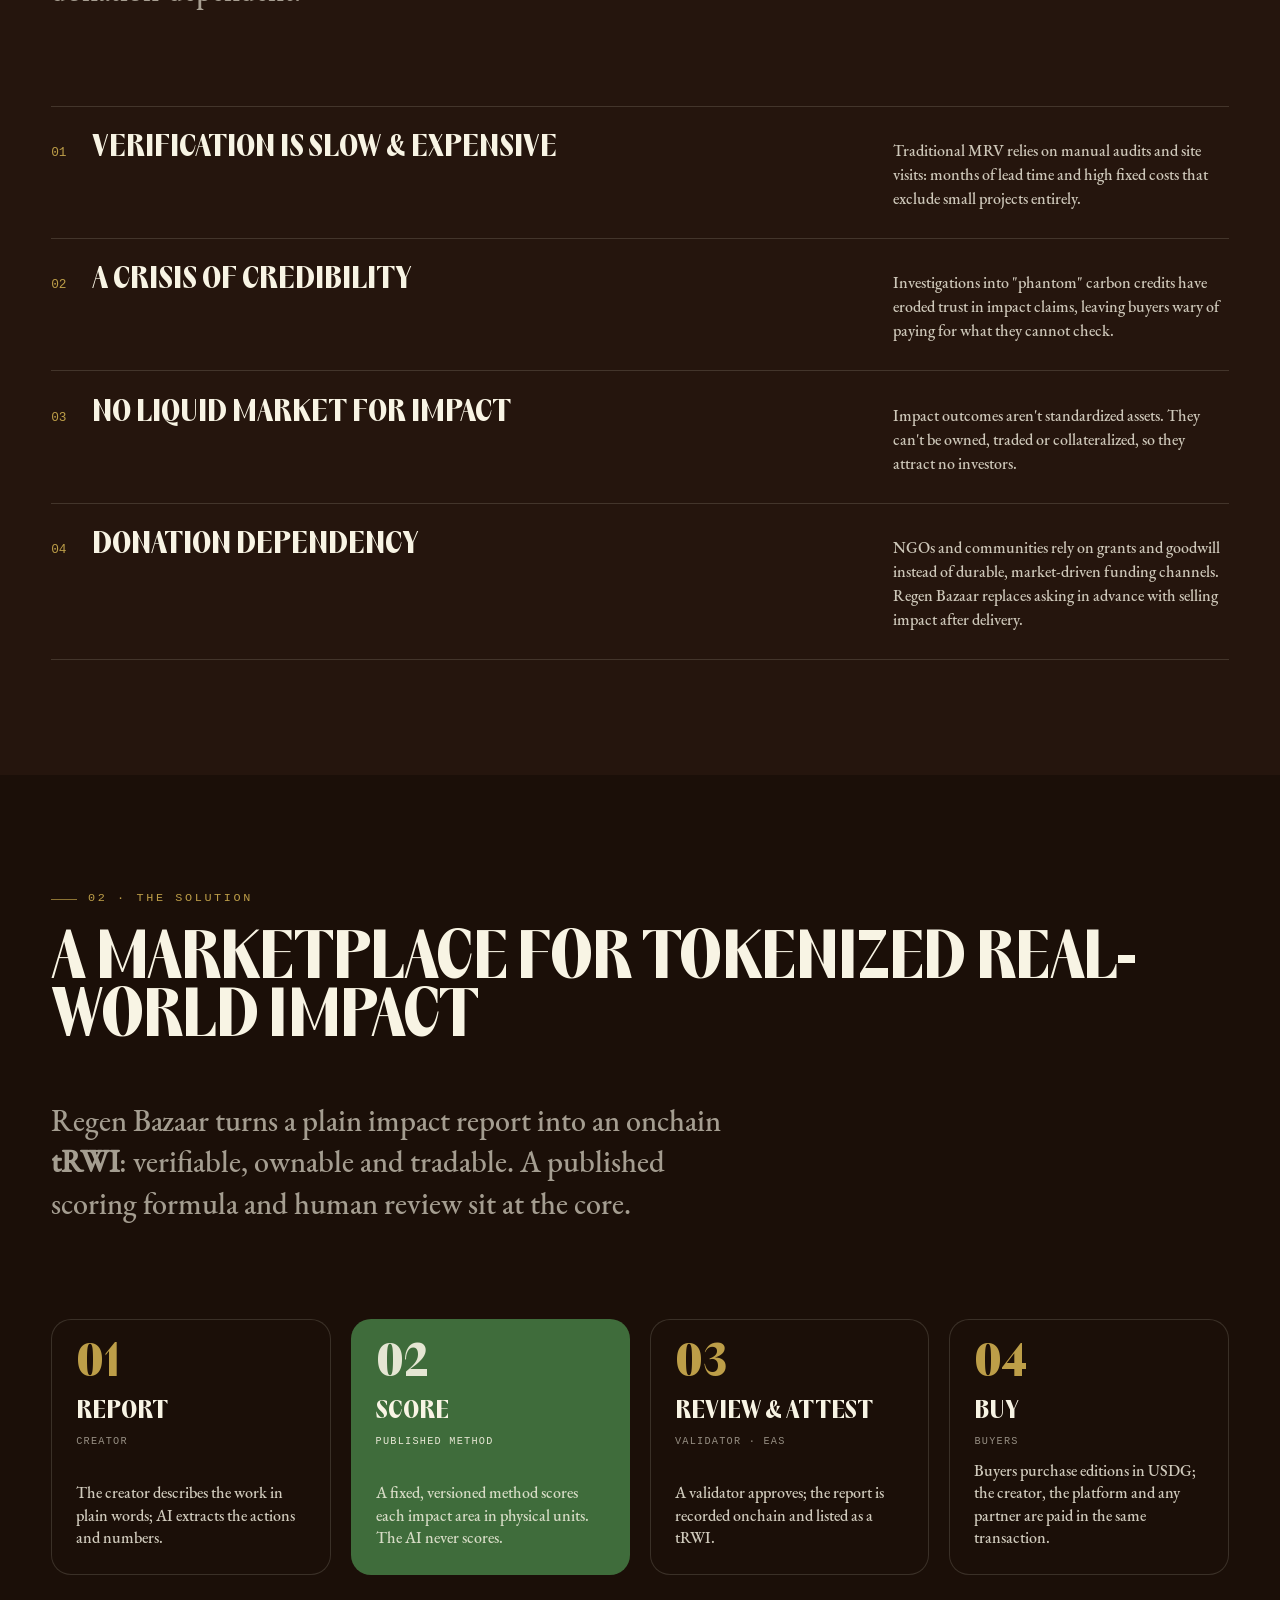
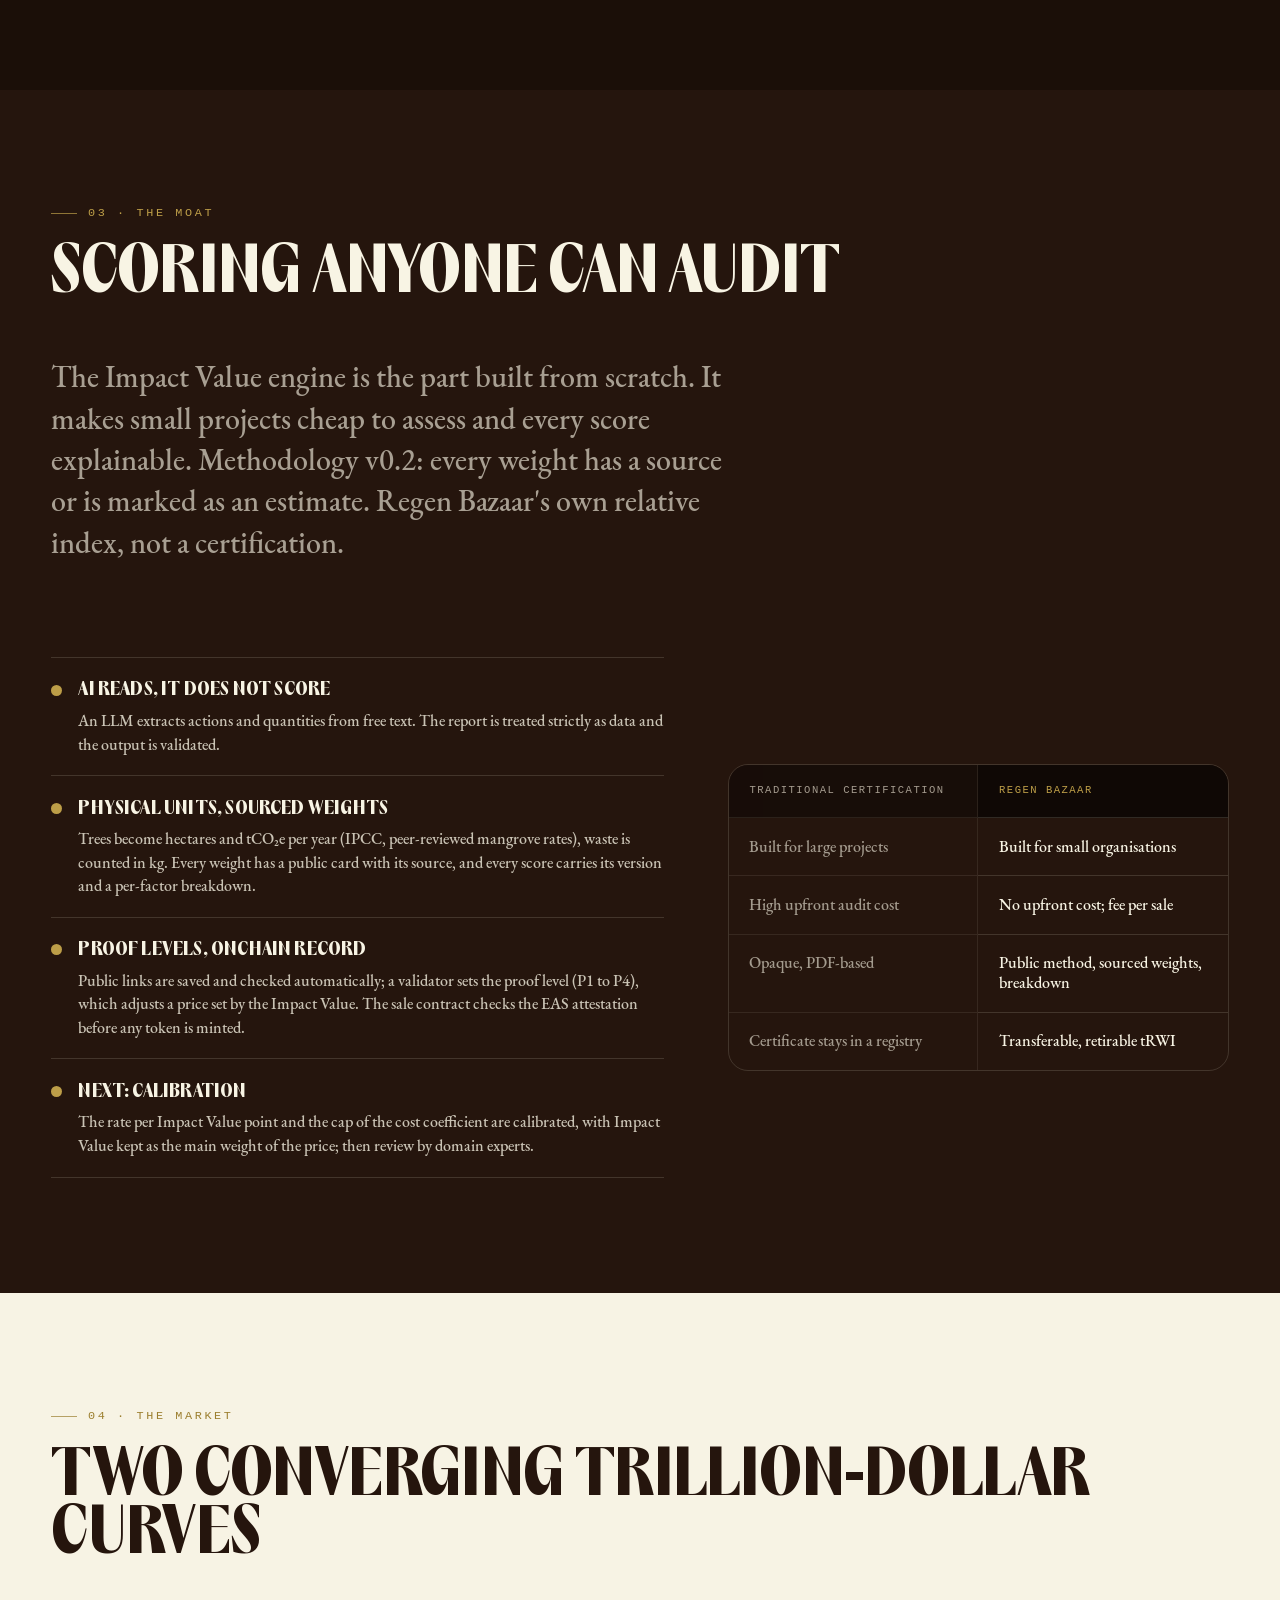
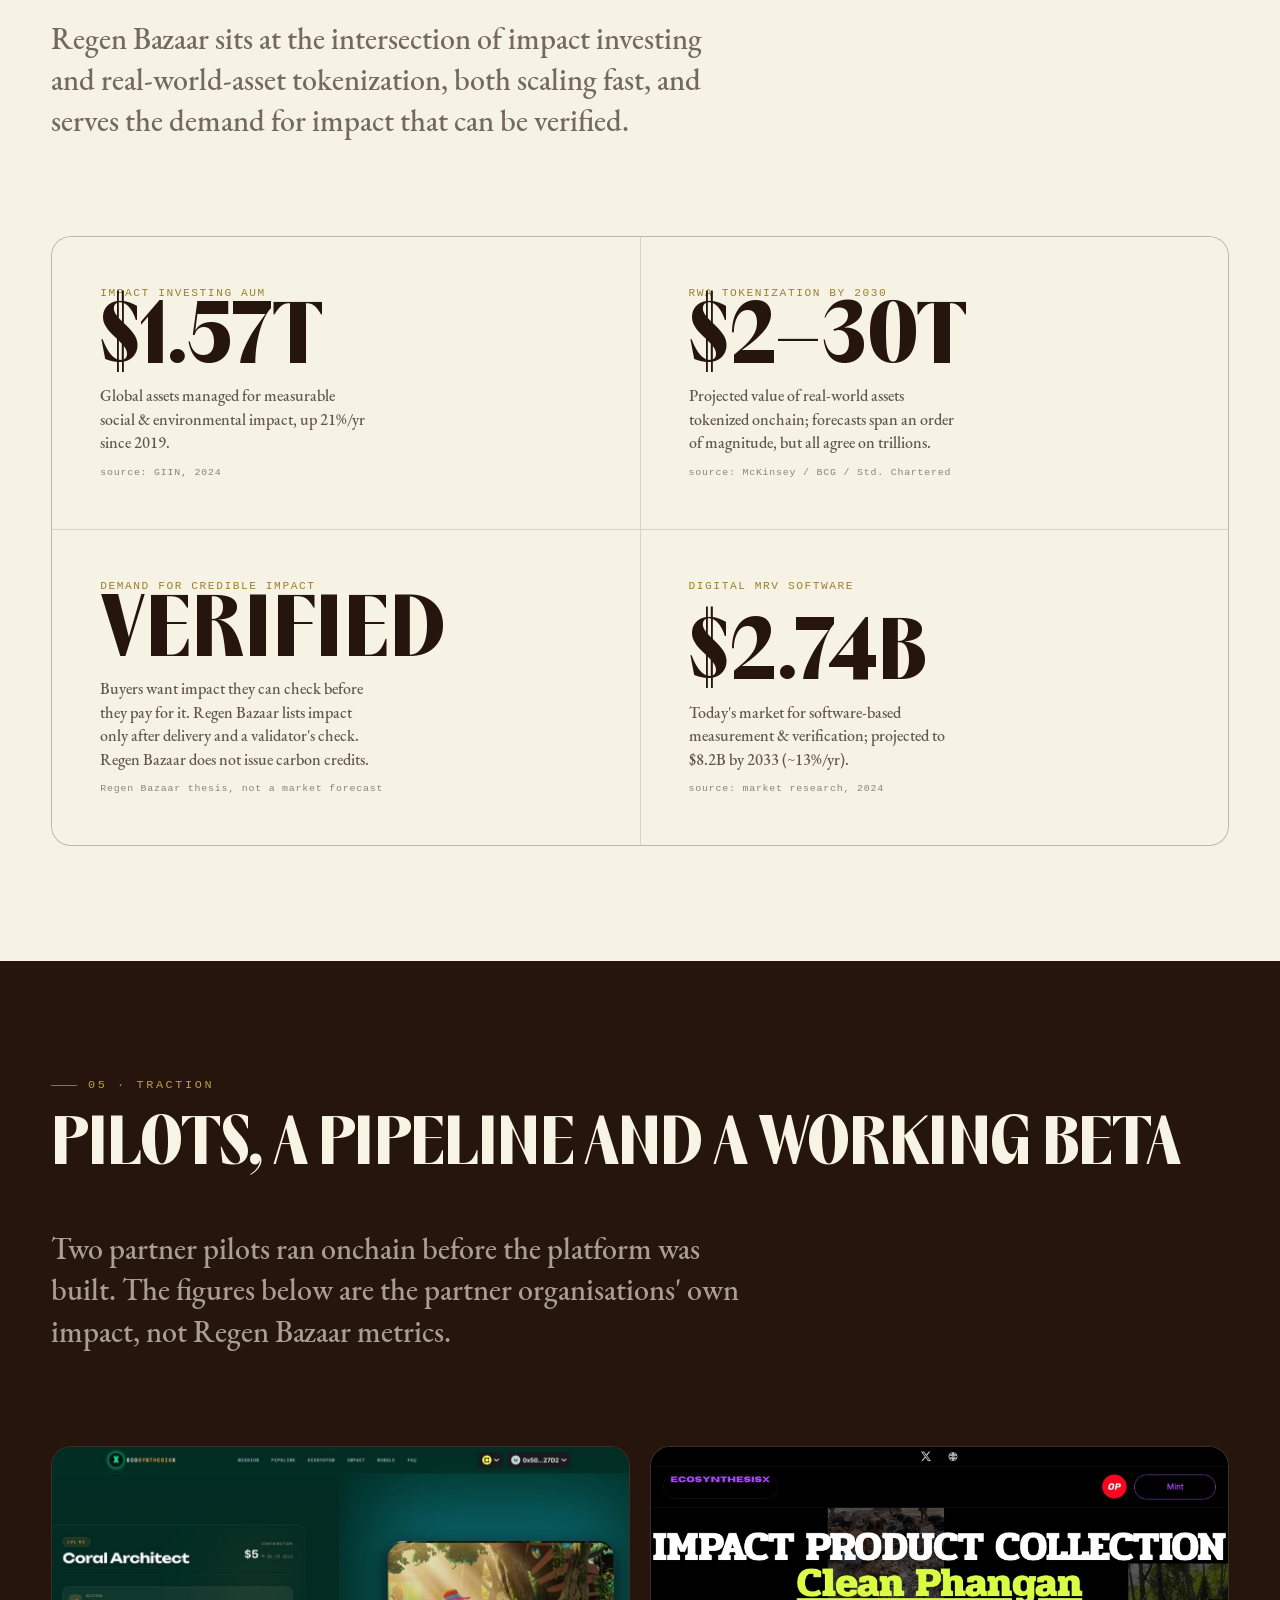
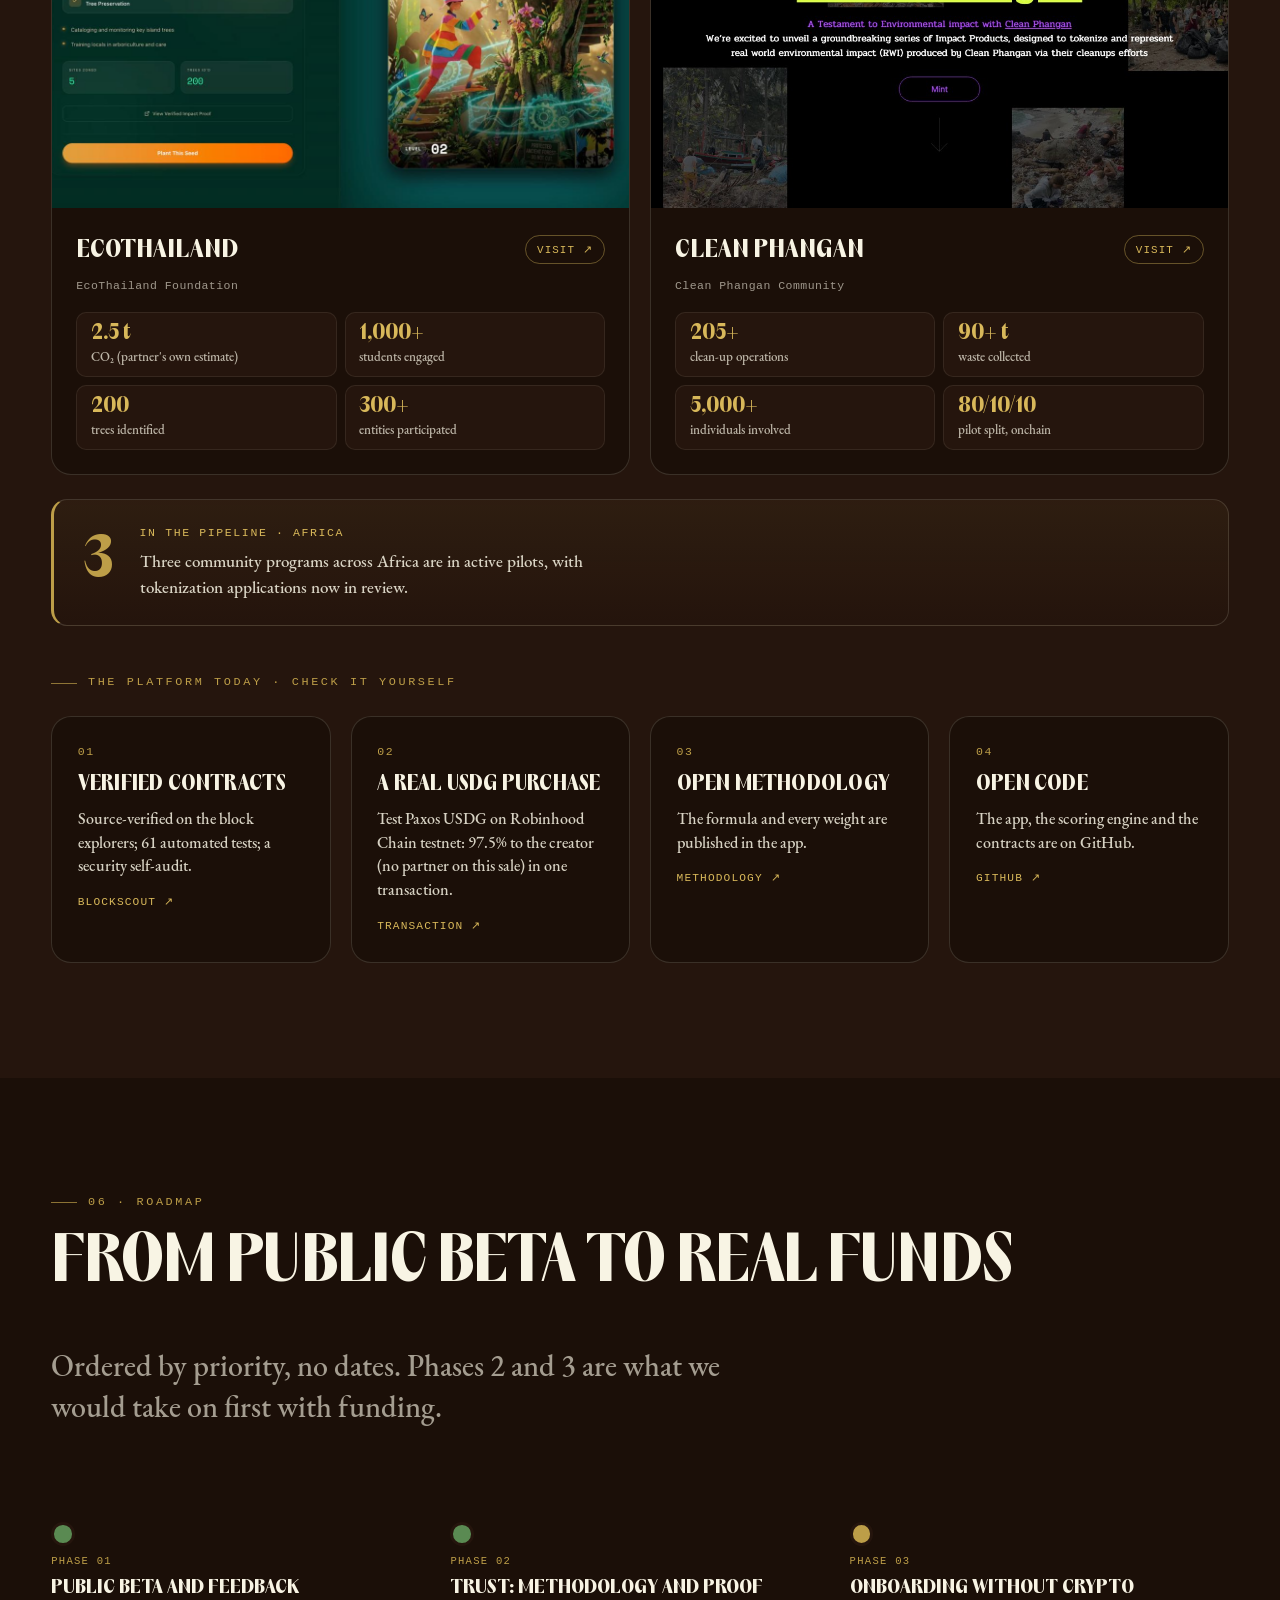
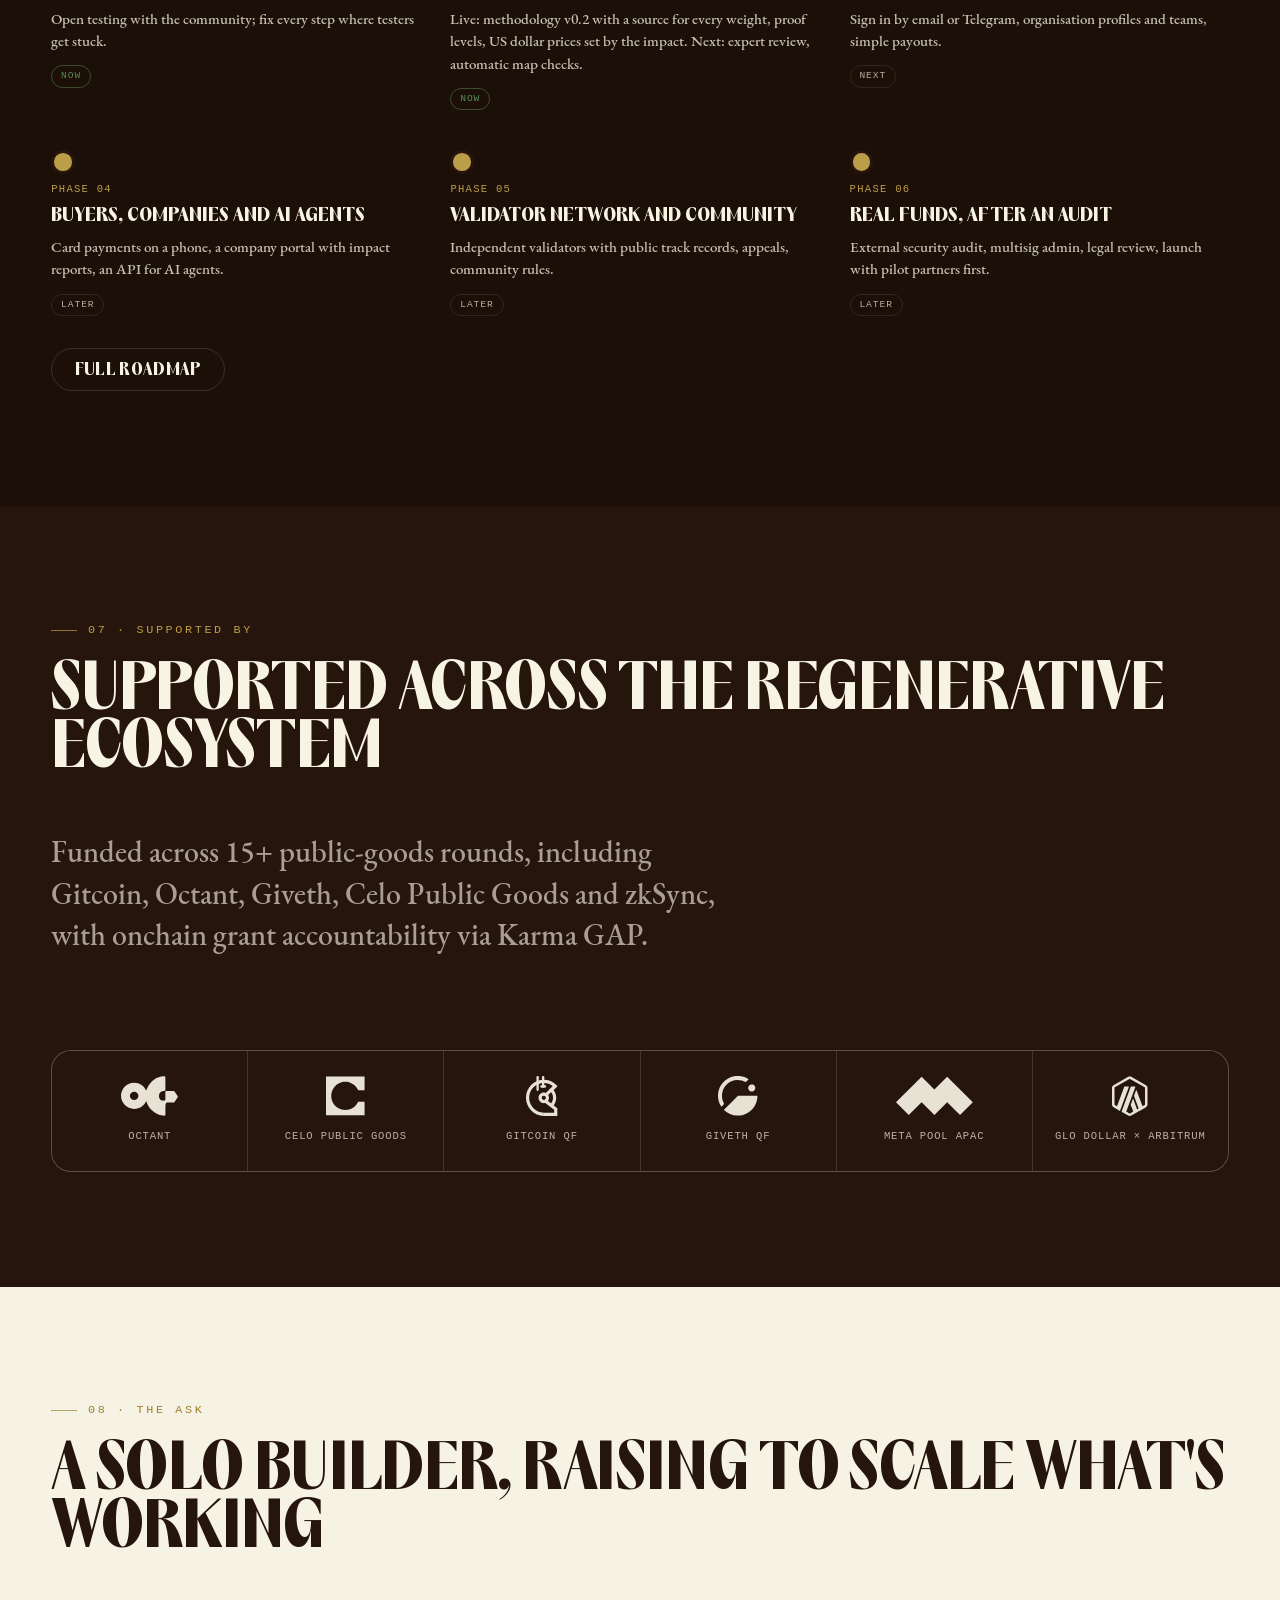
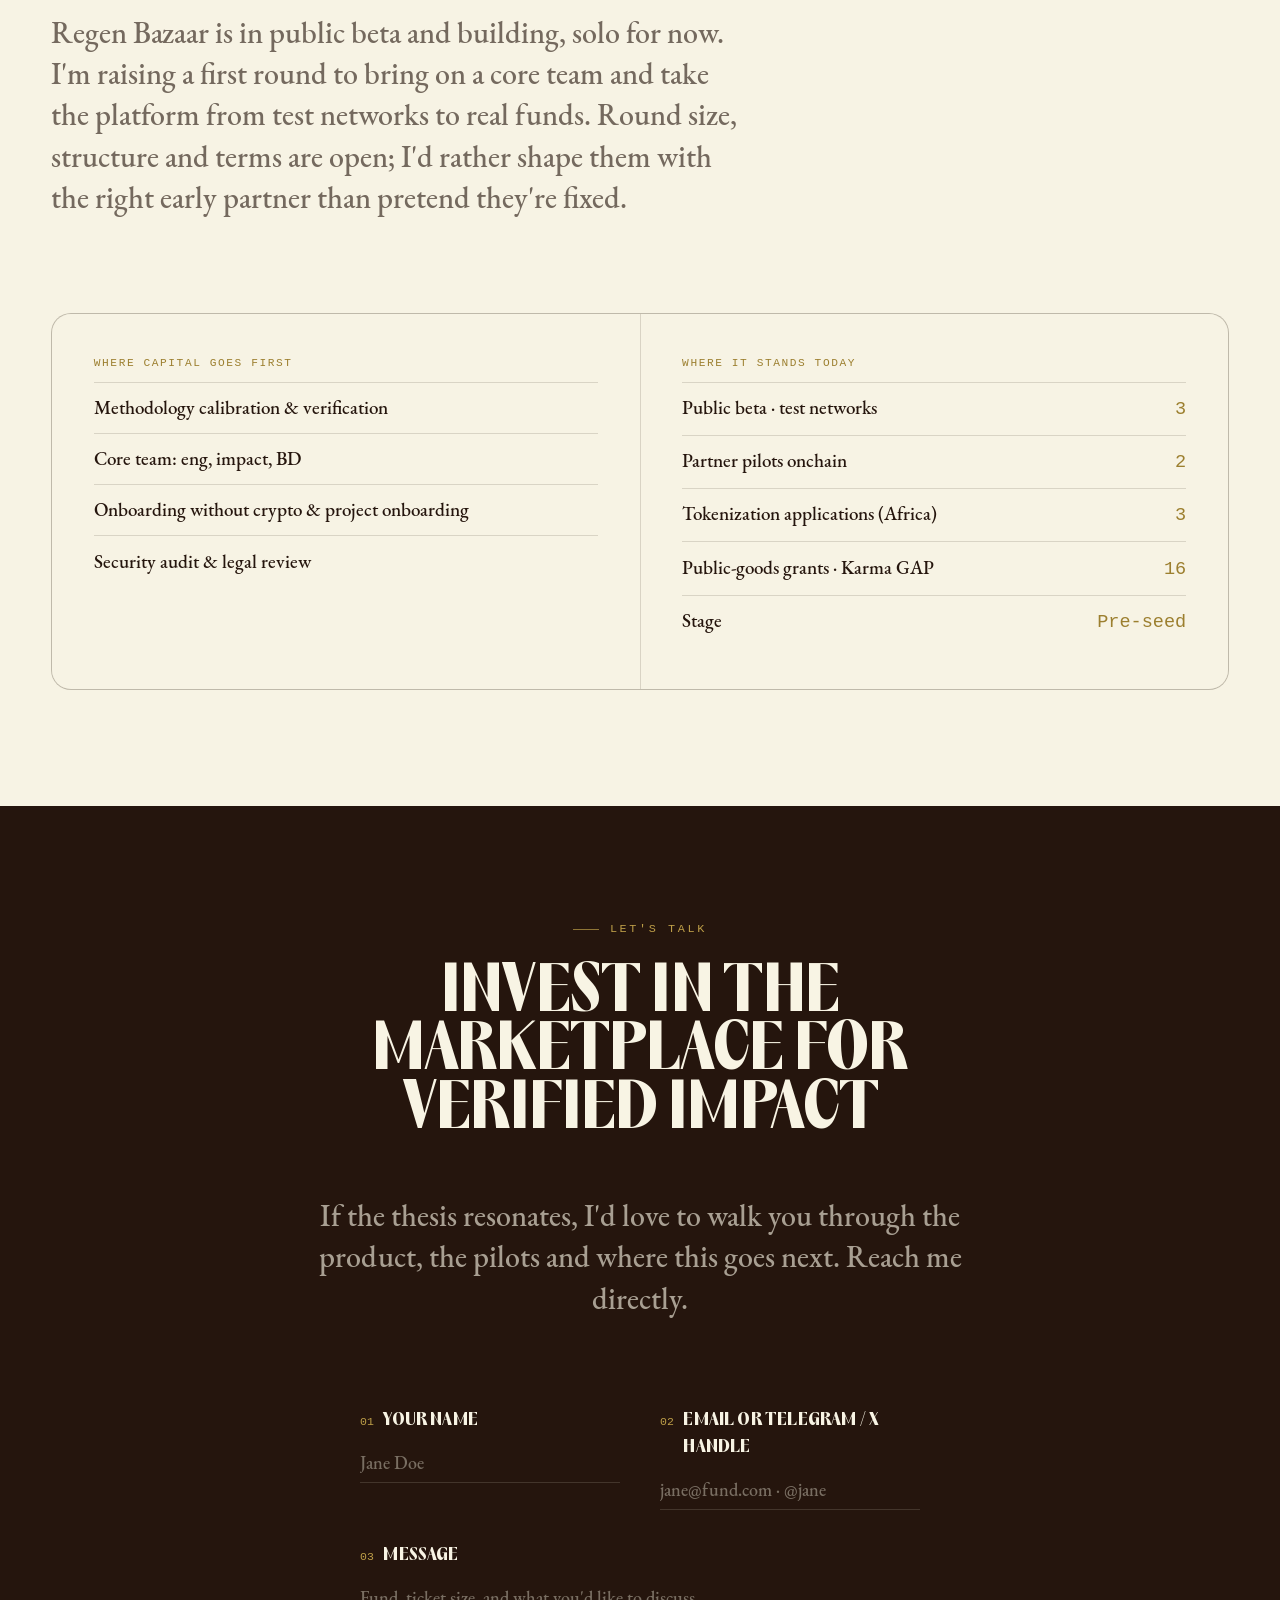
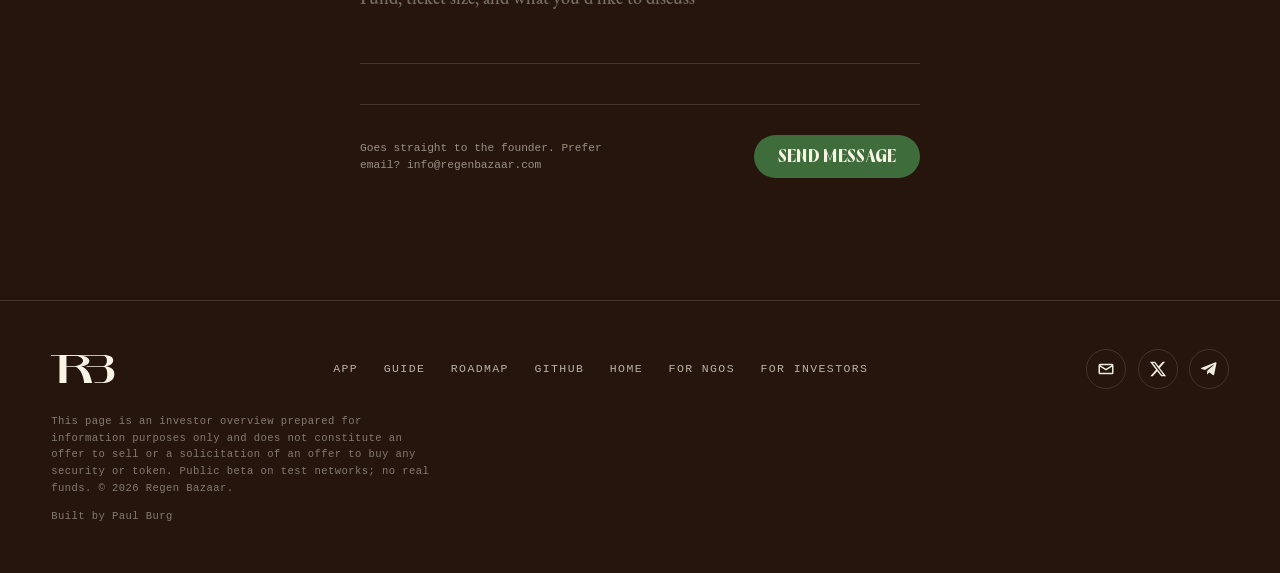
==== commit 3abcc1bd: "copy: buy created impact, creators, partner share, no carbon claims Co-Authored-By: Claude Opus 5.5 " ====
--- a/investors.html
+++ b/investors.html
@@ -32,7 +32,7 @@
     <meta property="og:image" content="https://www.regenbazaar.com/assets/og-card.jpg" />
     <meta property="og:image:width" content="1200" />
     <meta property="og:image:height" content="630" />
-    <meta property="og:image:alt" content="Regen Bazaar: fund real-world impact. Public beta." />
+    <meta property="og:image:alt" content="Regen Bazaar: buy real-world impact. Public beta." />
     <meta name="twitter:card" content="summary_large_image" />
     <meta name="twitter:site" content="@RegenBazaar" />
     <meta name="twitter:title" content="Regen Bazaar | For Investors" />
@@ -71,13 +71,14 @@
         </div>
         <h1 class="display reveal">
           We turn verified real-world impact into a
-          <span class="accent">fundable asset</span>
+          <span class="accent">buyable asset</span>
         </h1>
         <p class="serif-lead hero-sub reveal">
-          Regen Bazaar is a marketplace where NGOs and communities list their
-          impact as tRWI tokens, scored by a published formula, reviewed by a
-          person and recorded onchain. Funders buy it in a stablecoin and the
-          organisation is paid in the same transaction.
+          Regen Bazaar is a marketplace where creators (NGOs, communities and
+          individuals) list impact they have already delivered as tRWI tokens,
+          scored by a published formula, checked by a validator and recorded
+          onchain. Buyers purchase it in a stablecoin and the creator is paid
+          in the same transaction.
         </p>
         <div class="hero-cta reveal">
           <a class="btn btn-green" href="#contact">Get in touch</a>
@@ -94,8 +95,8 @@
             <div class="lab">Impact investing AUM · GIIN 2024</div>
           </div>
           <div class="stat">
-            <div class="num">$50B+</div>
-            <div class="lab">Voluntary carbon market by 2030</div>
+            <div class="num">95 to 97.5%</div>
+            <div class="lab">To the creator, in the same transaction</div>
           </div>
           <div class="stat">
             <div class="num">2</div>
@@ -138,7 +139,8 @@
               <div class="ptitle">A crisis of credibility</div>
               <div class="pbody">
                 Investigations into "phantom" carbon credits have eroded trust
-                in offsets, leaving buyers wary and prices depressed.
+                in impact claims, leaving buyers wary of paying for what they
+                cannot check.
               </div>
             </div>
             <div class="problem-row">
@@ -154,7 +156,8 @@
               <div class="ptitle">Donation dependency</div>
               <div class="pbody">
                 NGOs and communities rely on grants and goodwill instead of
-                durable, market-driven funding channels.
+                durable, market-driven funding channels. Regen Bazaar replaces
+                asking in advance with selling impact after delivery.
               </div>
             </div>
           </div>
@@ -171,7 +174,7 @@
             </h2>
             <p class="serif-lead muted">
               Regen Bazaar turns a plain impact report into an onchain
-              <strong>tRWI</strong>: verifiable, ownable and fundable. A
+              <strong>tRWI</strong>: verifiable, ownable and tradable. A
               published scoring formula and human review sit at the core.
             </p>
           </div>
@@ -180,9 +183,9 @@
             <div class="flow-step">
               <div class="snum">01</div>
               <h4>Report</h4>
-              <div class="stag">NGO / community</div>
+              <div class="stag">Creator</div>
               <p>
-                The organisation describes its work in plain words; AI extracts
+                The creator describes the work in plain words; AI extracts
                 the actions and numbers.
               </p>
             </div>
@@ -198,19 +201,19 @@
             <div class="flow-step">
               <div class="snum">03</div>
               <h4>Review &amp; attest</h4>
-              <div class="stag">Reviewer · EAS</div>
+              <div class="stag">Validator · EAS</div>
               <p>
-                A person approves; the claim is recorded onchain and listed as a
+                A validator approves; the report is recorded onchain and listed as a
                 tRWI.
               </p>
             </div>
             <div class="flow-step">
               <div class="snum">04</div>
-              <h4>Fund</h4>
-              <div class="stag">Funders</div>
+              <h4>Buy</h4>
+              <div class="stag">Buyers</div>
               <p>
-                Funders buy editions in USDG; the organisation is paid in the
-                same transaction.
+                Buyers purchase editions in USDG; the creator, the platform and
+                any partner are paid in the same transaction.
               </p>
             </div>
           </div>
@@ -261,8 +264,9 @@
                 <div>
                   <h5>Proof levels, onchain record</h5>
                   <p>
-                    Public links are saved and checked automatically; a reviewer
-                    sets the proof level (P1 to P4) that drives the price. The sale
+                    Public links are saved and checked automatically; a validator
+                    sets the proof level (P1 to P4), which adjusts a price set by
+                    the Impact Value. The sale
                     contract checks the EAS attestation before any token is minted.
                   </p>
                 </div>
@@ -272,9 +276,9 @@
                 <div>
                   <h5>Next: calibration</h5>
                   <p>
-                    The price per impact point is refined from the costs groups
-                    declare with their reports; then review by domain
-                    experts.
+                    The rate per Impact Value point and the cap of the cost
+                    coefficient are calibrated, with Impact Value kept as the
+                    main weight of the price; then review by domain experts.
                   </p>
                 </div>
               </div>
@@ -311,11 +315,11 @@
         <div class="wrap">
           <div class="section-head reveal">
             <div class="eyebrow">04 · The market</div>
-            <h2 class="display">Three converging trillion-dollar curves</h2>
+            <h2 class="display">Two converging trillion-dollar curves</h2>
             <p class="serif-lead muted">
-              Regen Bazaar sits at the intersection of impact investing, the
-              voluntary carbon market and real-world-asset tokenization, each
-              scaling fast and independently.
+              Regen Bazaar sits at the intersection of impact investing and
+              real-world-asset tokenization, both scaling fast, and serves the
+              demand for impact that can be verified.
             </p>
           </div>
 
@@ -339,13 +343,14 @@
               <div class="tsrc">source: McKinsey / BCG / Std. Chartered</div>
             </div>
             <div class="tam-cell">
-              <div class="tlabel">Voluntary carbon market 2030</div>
-              <div class="tnum">$50B+</div>
+              <div class="tlabel">Demand for credible impact</div>
+              <div class="tnum">Verified</div>
               <div class="tdesc">
-                Forecast market size as corporates scale net-zero commitments,
-                gated by credibility.
-              </div>
-              <div class="tsrc">source: McKinsey</div>
+                Buyers want impact they can check before they pay for it.
+                Regen Bazaar lists impact only after delivery and a validator's
+                check. Regen Bazaar does not issue carbon credits.
+              </div>
+              <div class="tsrc">Regen Bazaar thesis, not a market forecast</div>
             </div>
             <div class="tam-cell">
               <div class="tlabel">Digital MRV software</div>
@@ -388,7 +393,7 @@
                 <div class="metric-grid">
                   <div class="metric">
                     <div class="mv">2.5 t</div>
-                    <div class="ml">CO₂ saved</div>
+                    <div class="ml">CO₂ (partner's own estimate)</div>
                   </div>
                   <div class="metric">
                     <div class="mv">1,000+</div>
@@ -432,7 +437,7 @@
                   </div>
                   <div class="metric">
                     <div class="mv">80/10/10</div>
-                    <div class="ml">onchain fund split</div>
+                    <div class="ml">pilot split, onchain</div>
                   </div>
                 </div>
               </div>
@@ -461,7 +466,7 @@
             <a class="card" href="https://explorer.testnet.chain.robinhood.com/tx/0xea4a18d20c2fc3c4ed2a46ef7681129a99b905118745ff2de9ad95609ca2ba77" target="_blank" rel="noopener">
               <div class="knum">02</div>
               <h4>A real USDG purchase</h4>
-              <p>Test Paxos USDG on Robinhood Chain testnet: 97.5% to the organisation in one transaction.</p>
+              <p>Test Paxos USDG on Robinhood Chain testnet: 97.5% to the creator (no partner on this sale) in one transaction.</p>
               <span class="go">Transaction ↗</span>
             </a>
             <a class="card" href="https://app.regenbazaar.com/methodology" target="_blank" rel="noopener">
@@ -513,7 +518,7 @@
             </div>
             <div class="phase">
               <div class="ph">Phase 04</div>
-              <h5>Funders, companies and AI agents</h5>
+              <h5>Buyers, companies and AI agents</h5>
               <p>Card payments on a phone, a company portal with impact reports, an API for AI agents.</p>
               <span class="status">Later</span>
             </div>
@@ -622,7 +627,7 @@
       <section class="section-pad" id="contact" data-screen-label="Closing">
         <div class="wrap closing reveal">
           <div class="eyebrow" style="justify-content: center">Let's talk</div>
-          <h2 class="display">Back verified real-world impact</h2>
+          <h2 class="display">Invest in the marketplace for verified impact</h2>
           <p class="serif-lead muted" style="max-width: 48ch">
             If the thesis resonates, I'd love to walk you through the product,
             the pilots and where this goes next. Reach me directly.
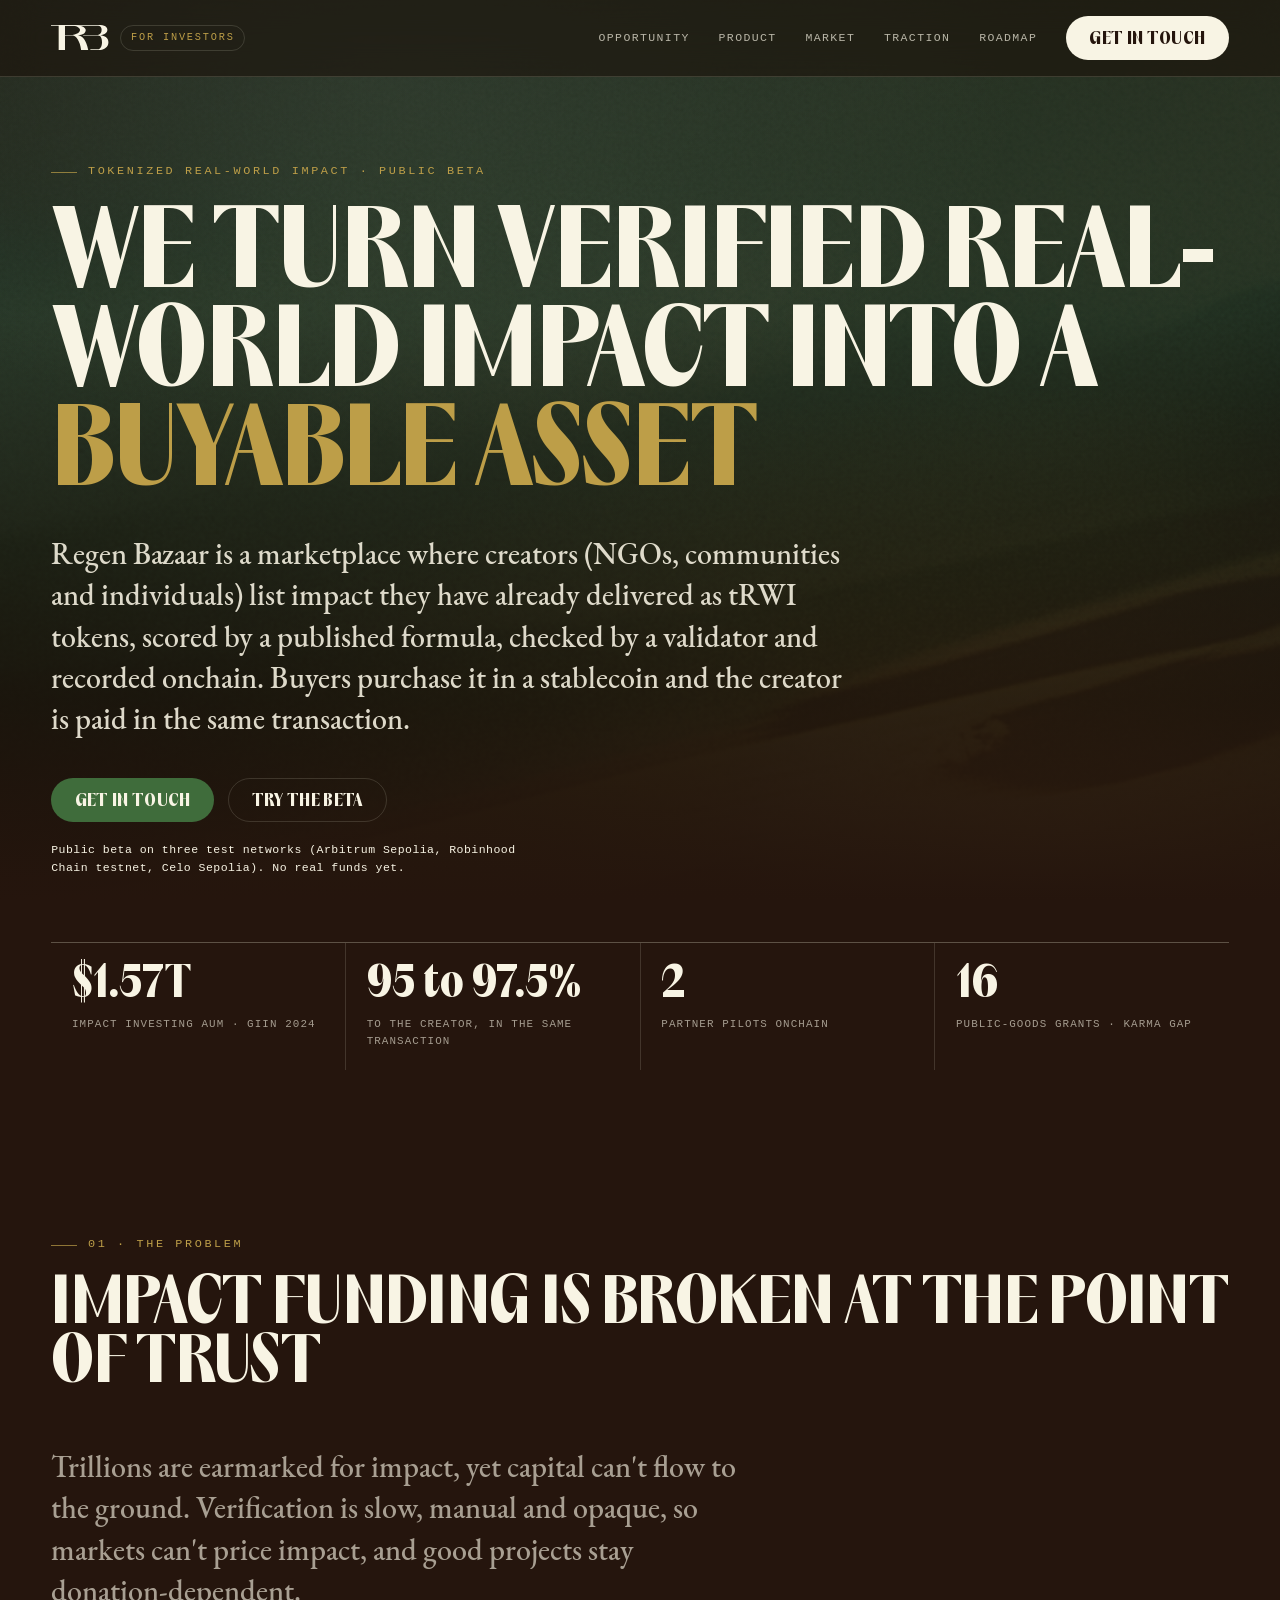
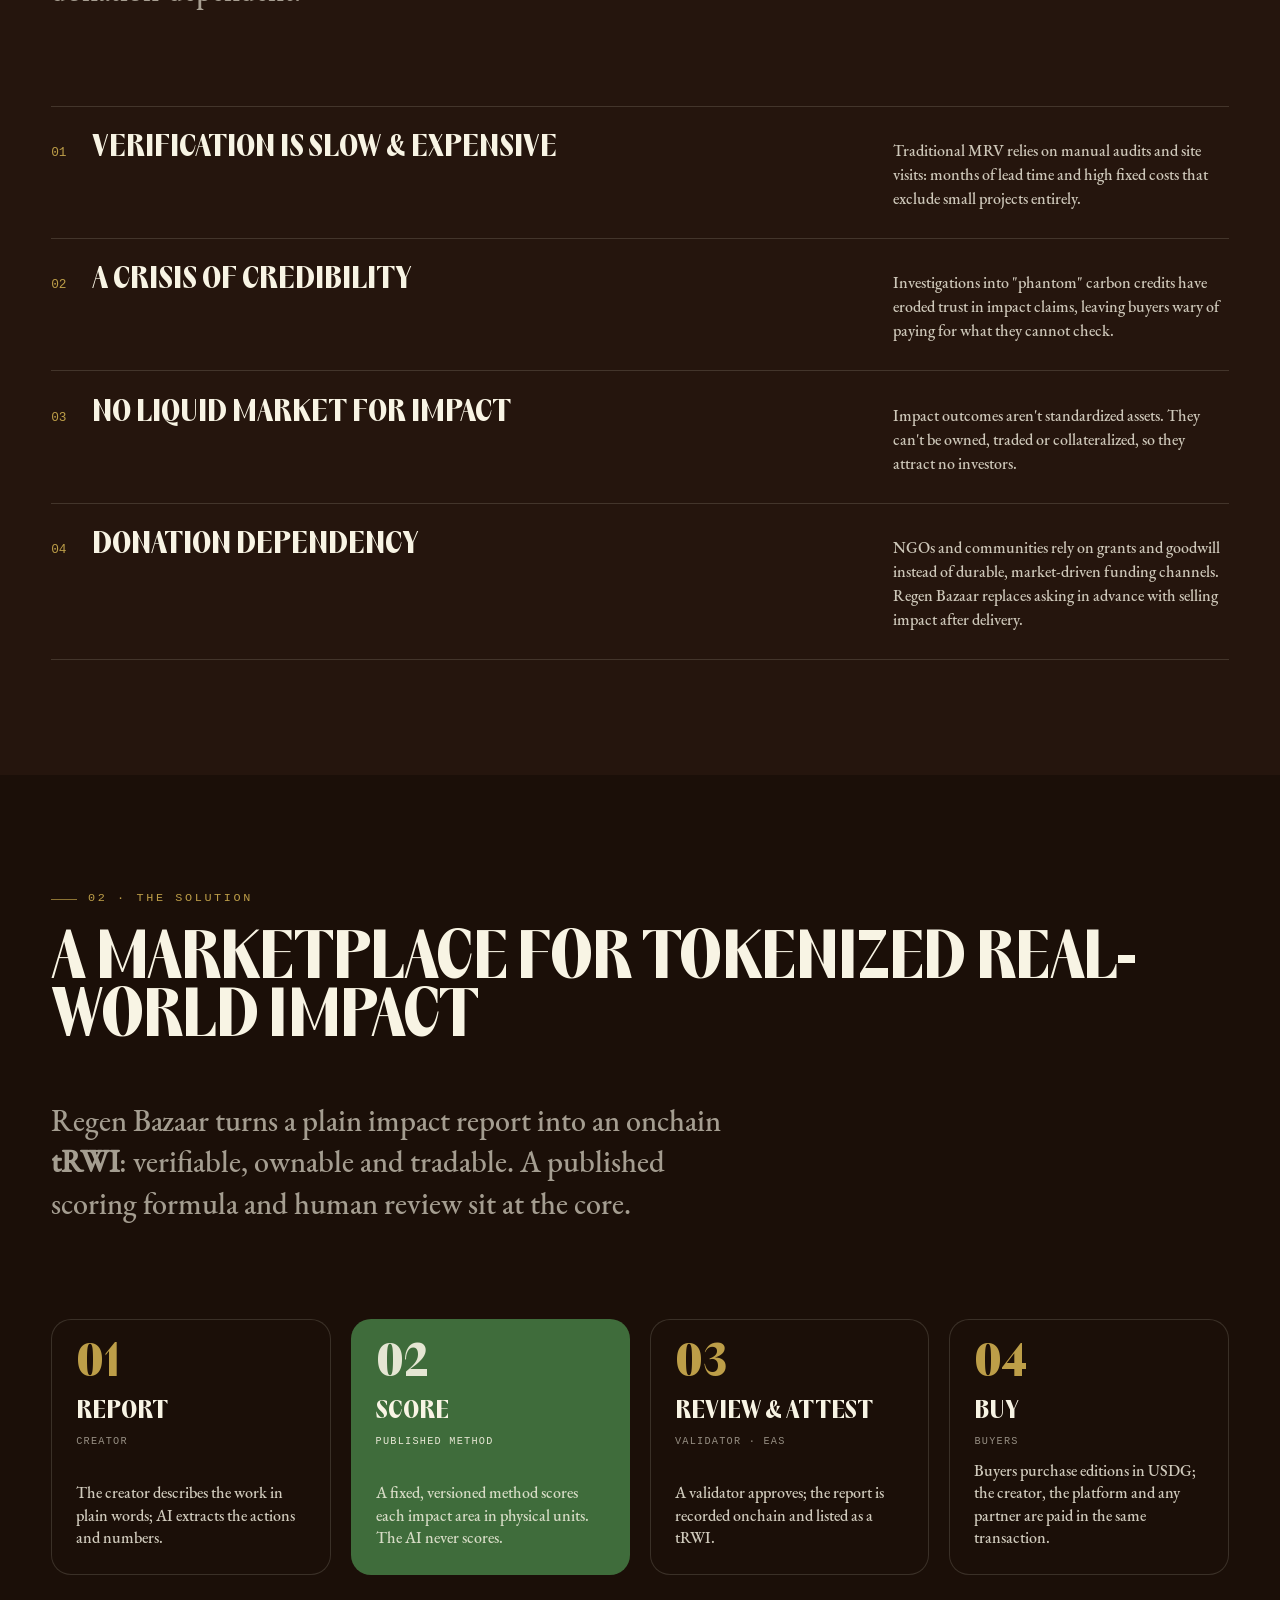
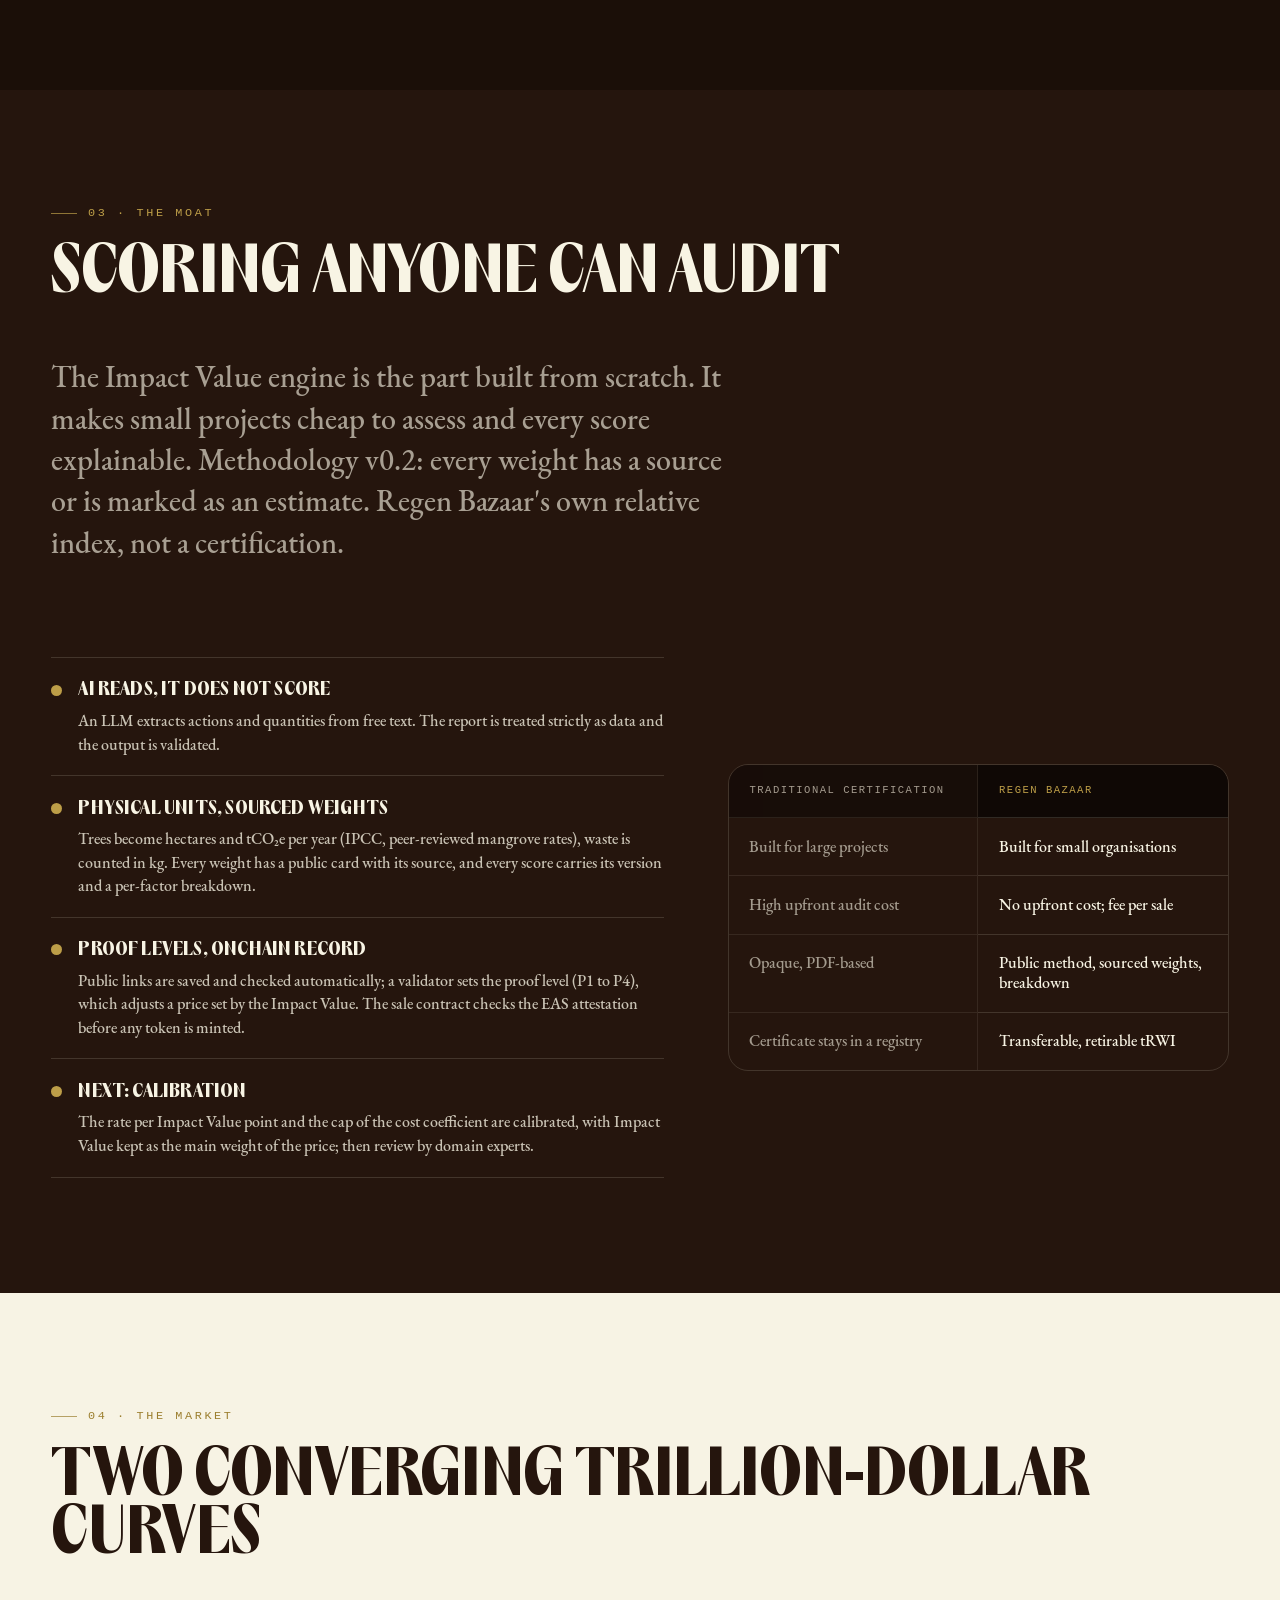
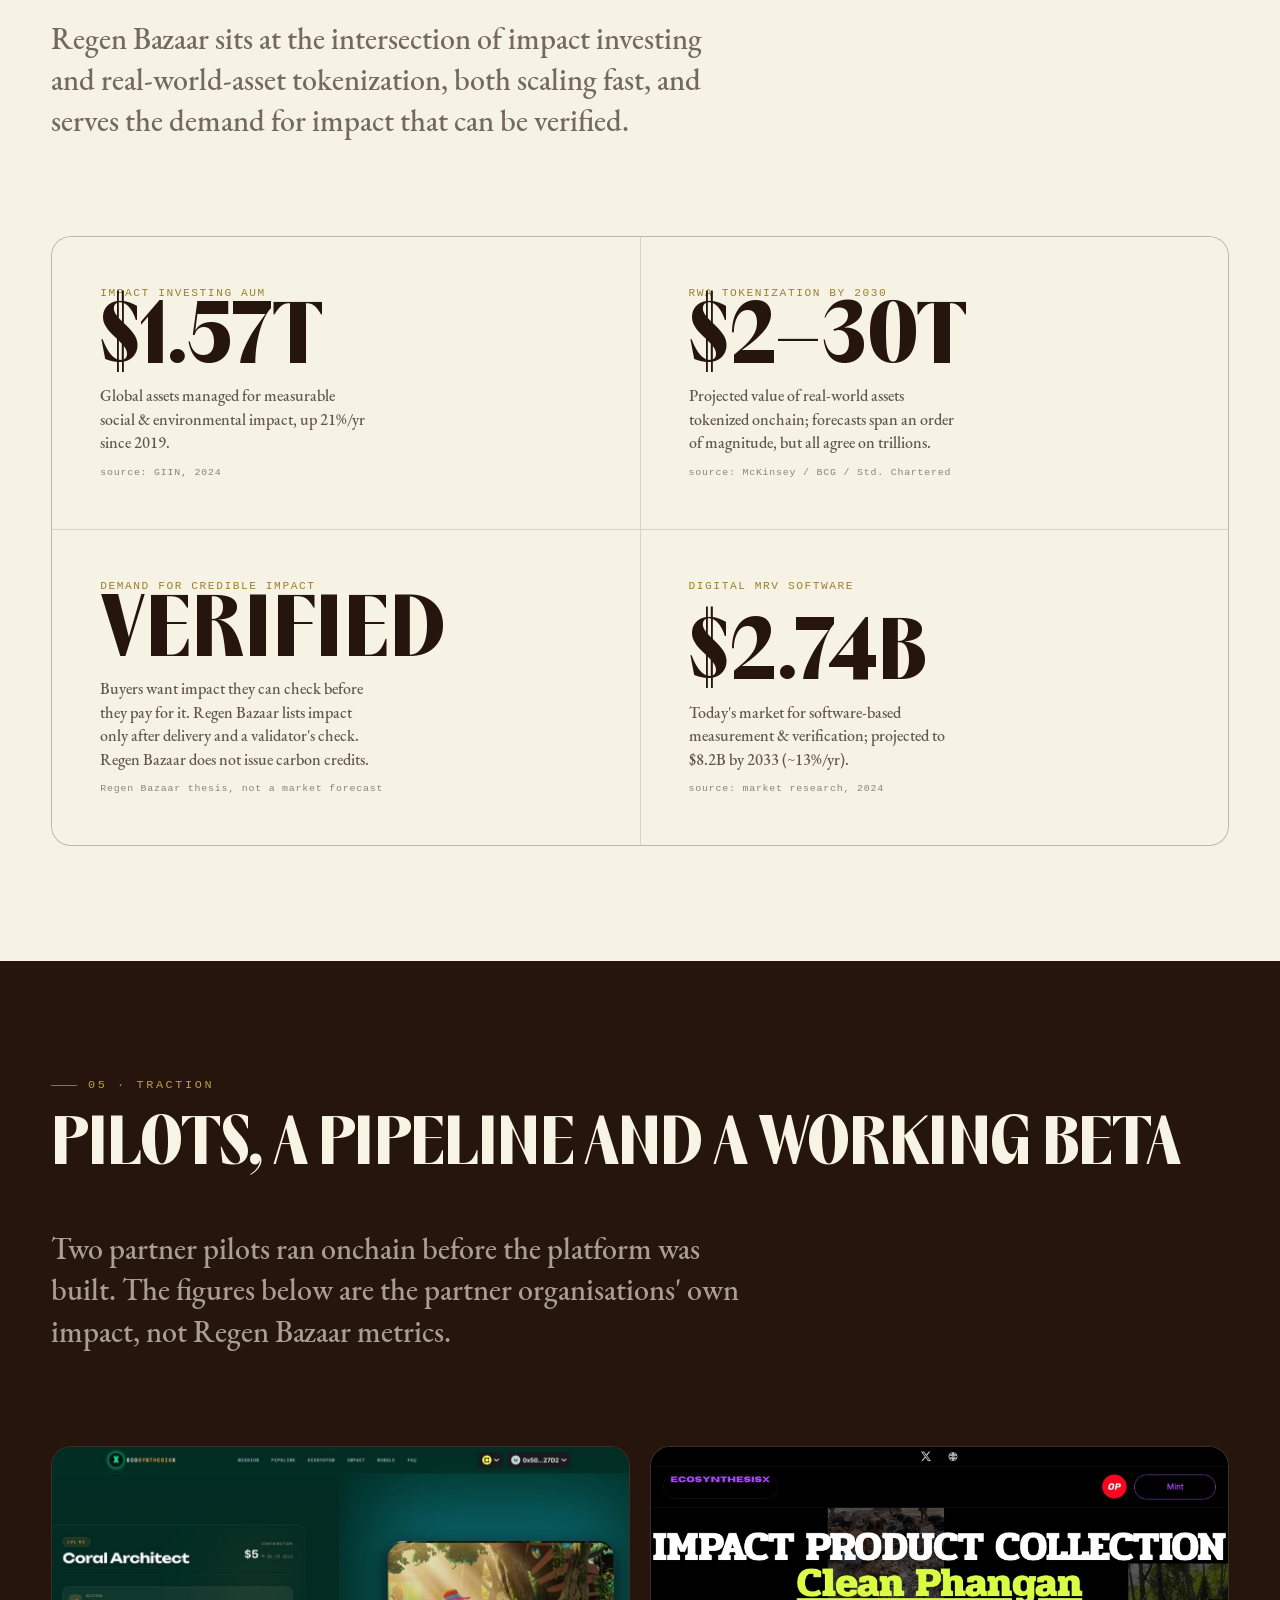
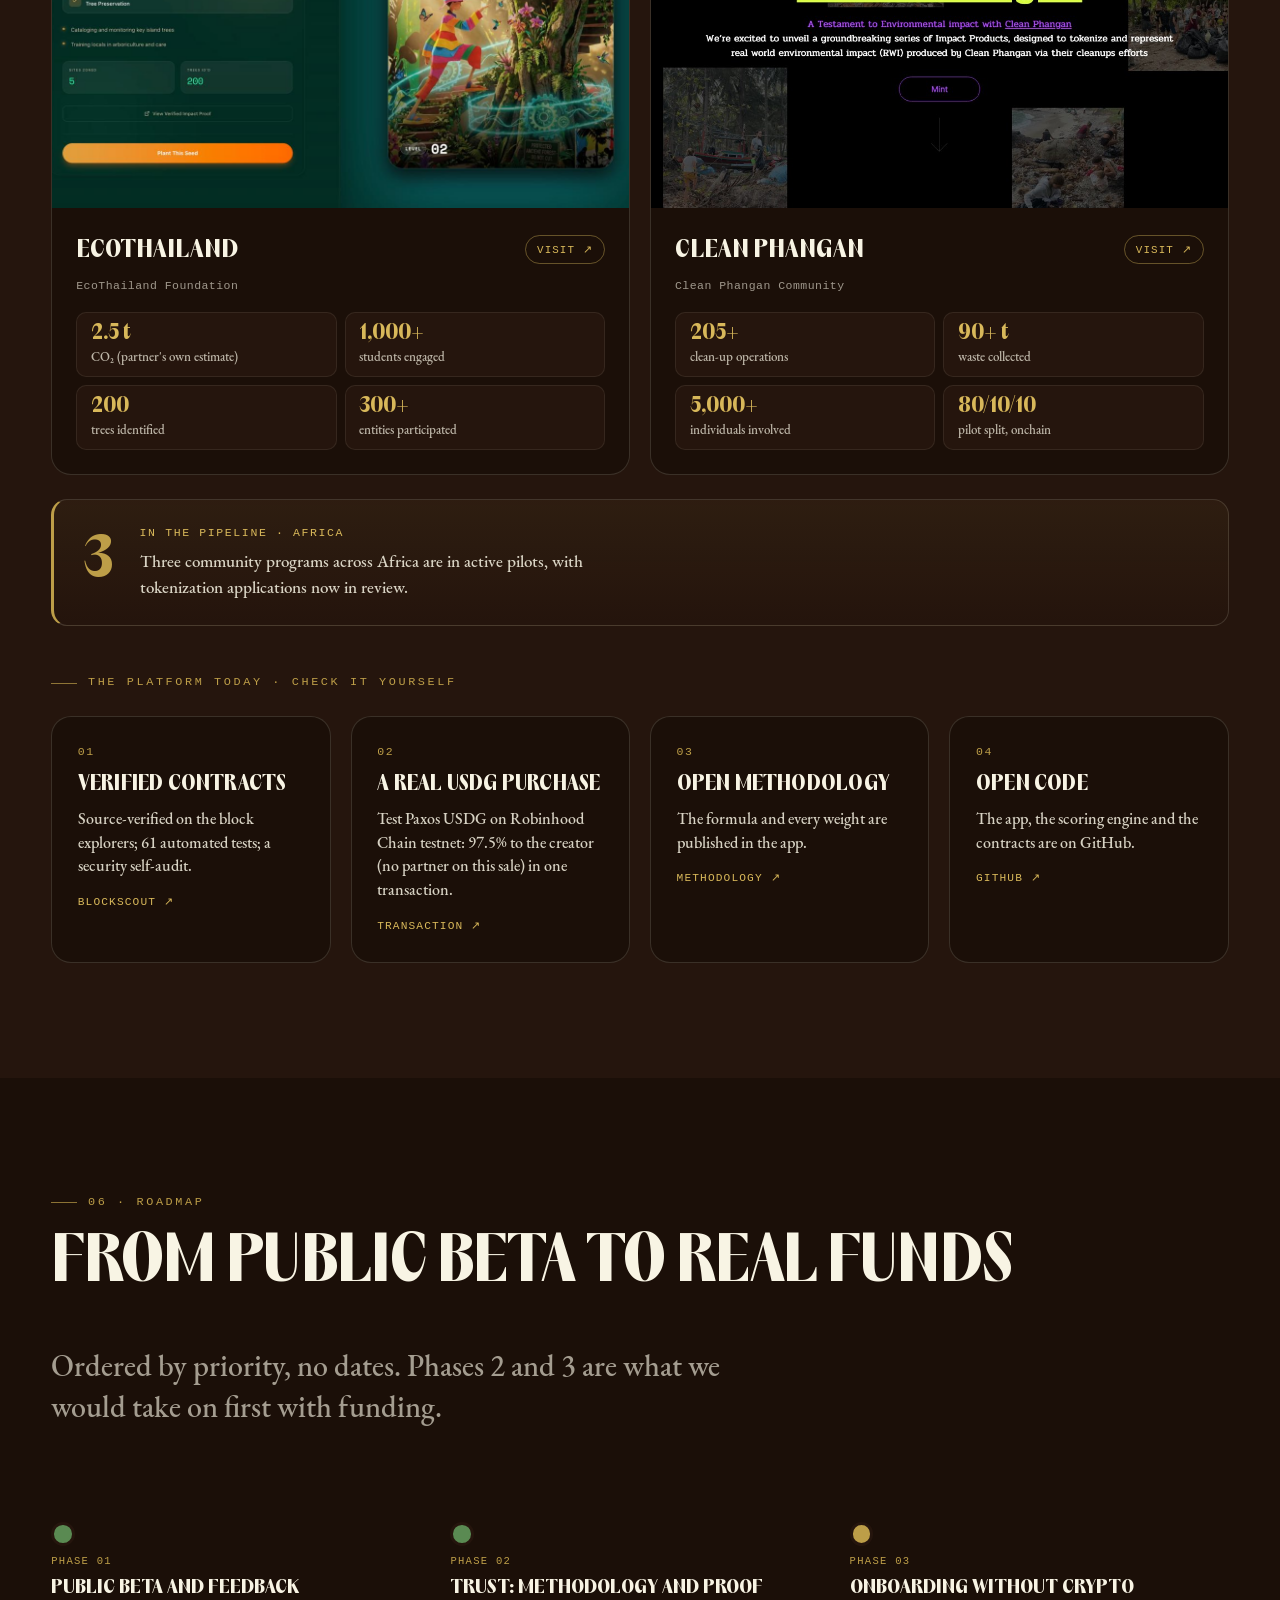
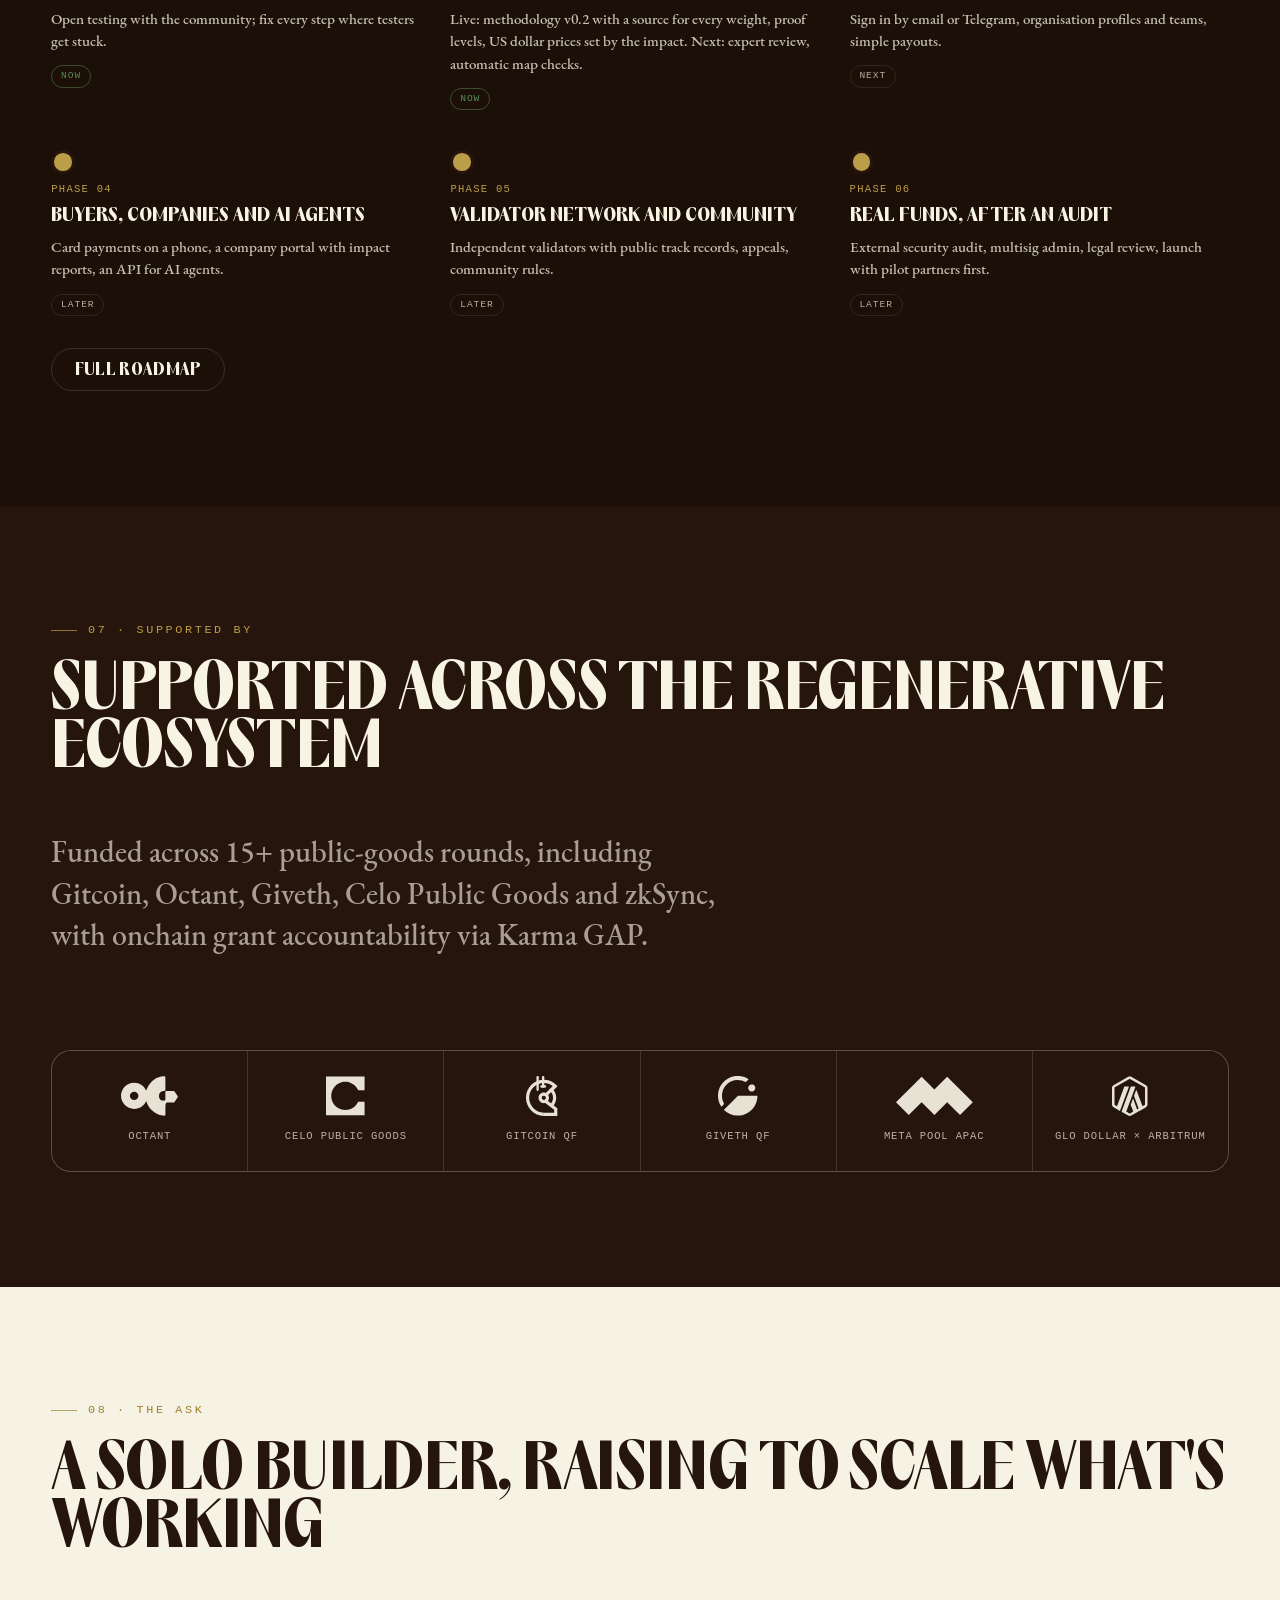
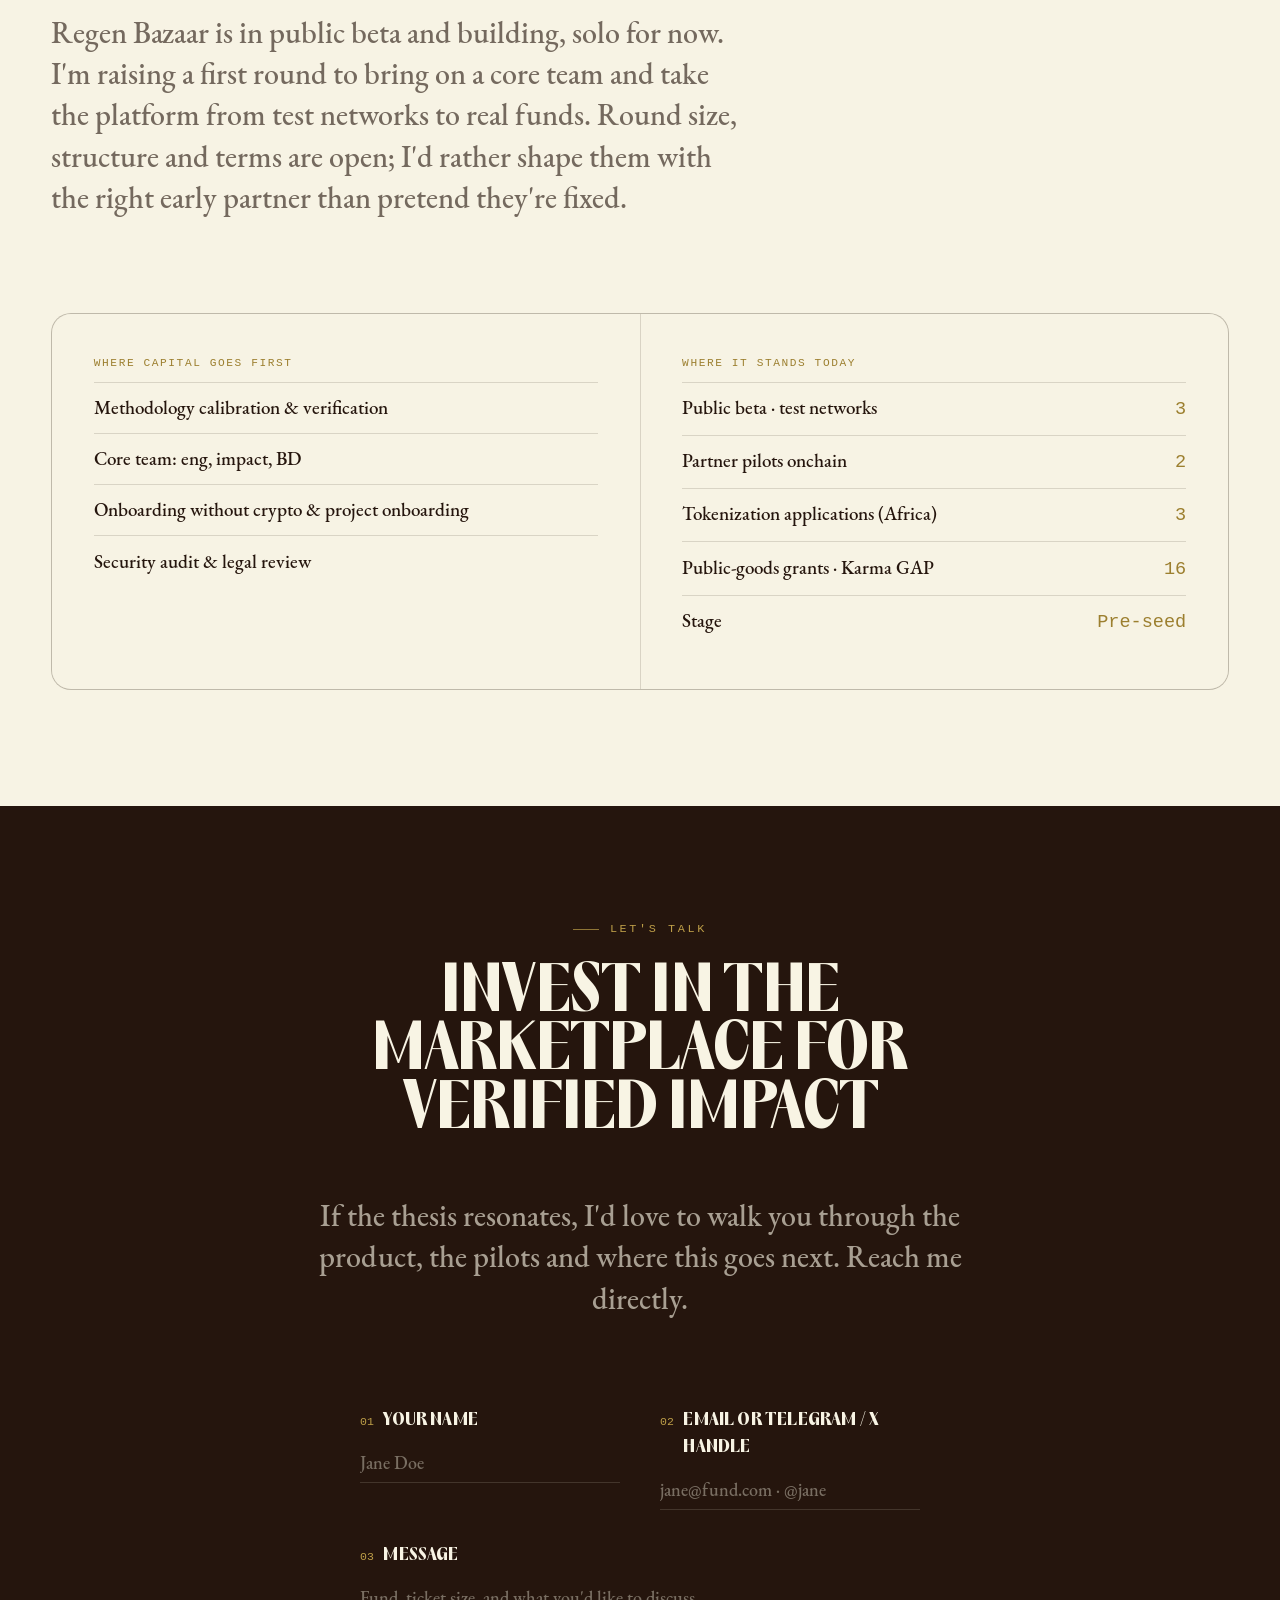
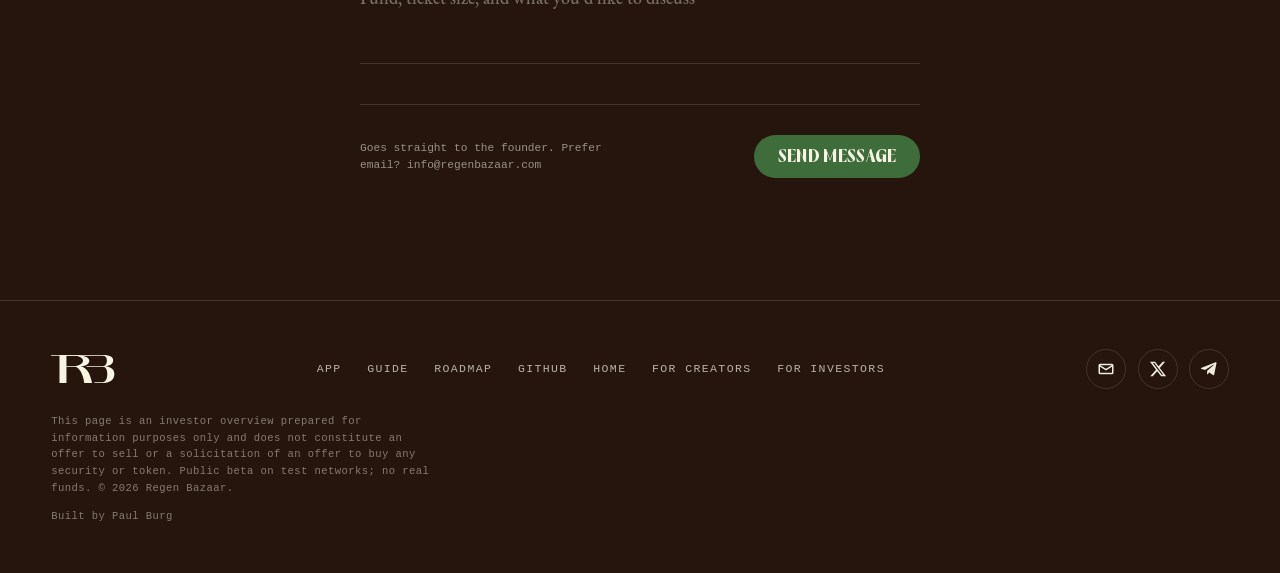
==== commit 705703f5: "copy: nav and buttons say For creators Co-Authored-By: Claude Opus 5.5 <noreply@anthropic.com>" ====
--- a/investors.html
+++ b/investors.html
@@ -672,7 +672,7 @@
             <a href="https://app.regenbazaar.com/roadmap" target="_blank" rel="noopener">Roadmap</a>
             <a href="https://github.com/Regen-Bazaar" target="_blank" rel="noopener">GitHub</a>
             <a href="/">Home</a>
-            <a href="/ngos">For NGOs</a>
+            <a href="/ngos">For creators</a>
             <a href="/investors">For Investors</a>
           </div>
           <div class="socials">
